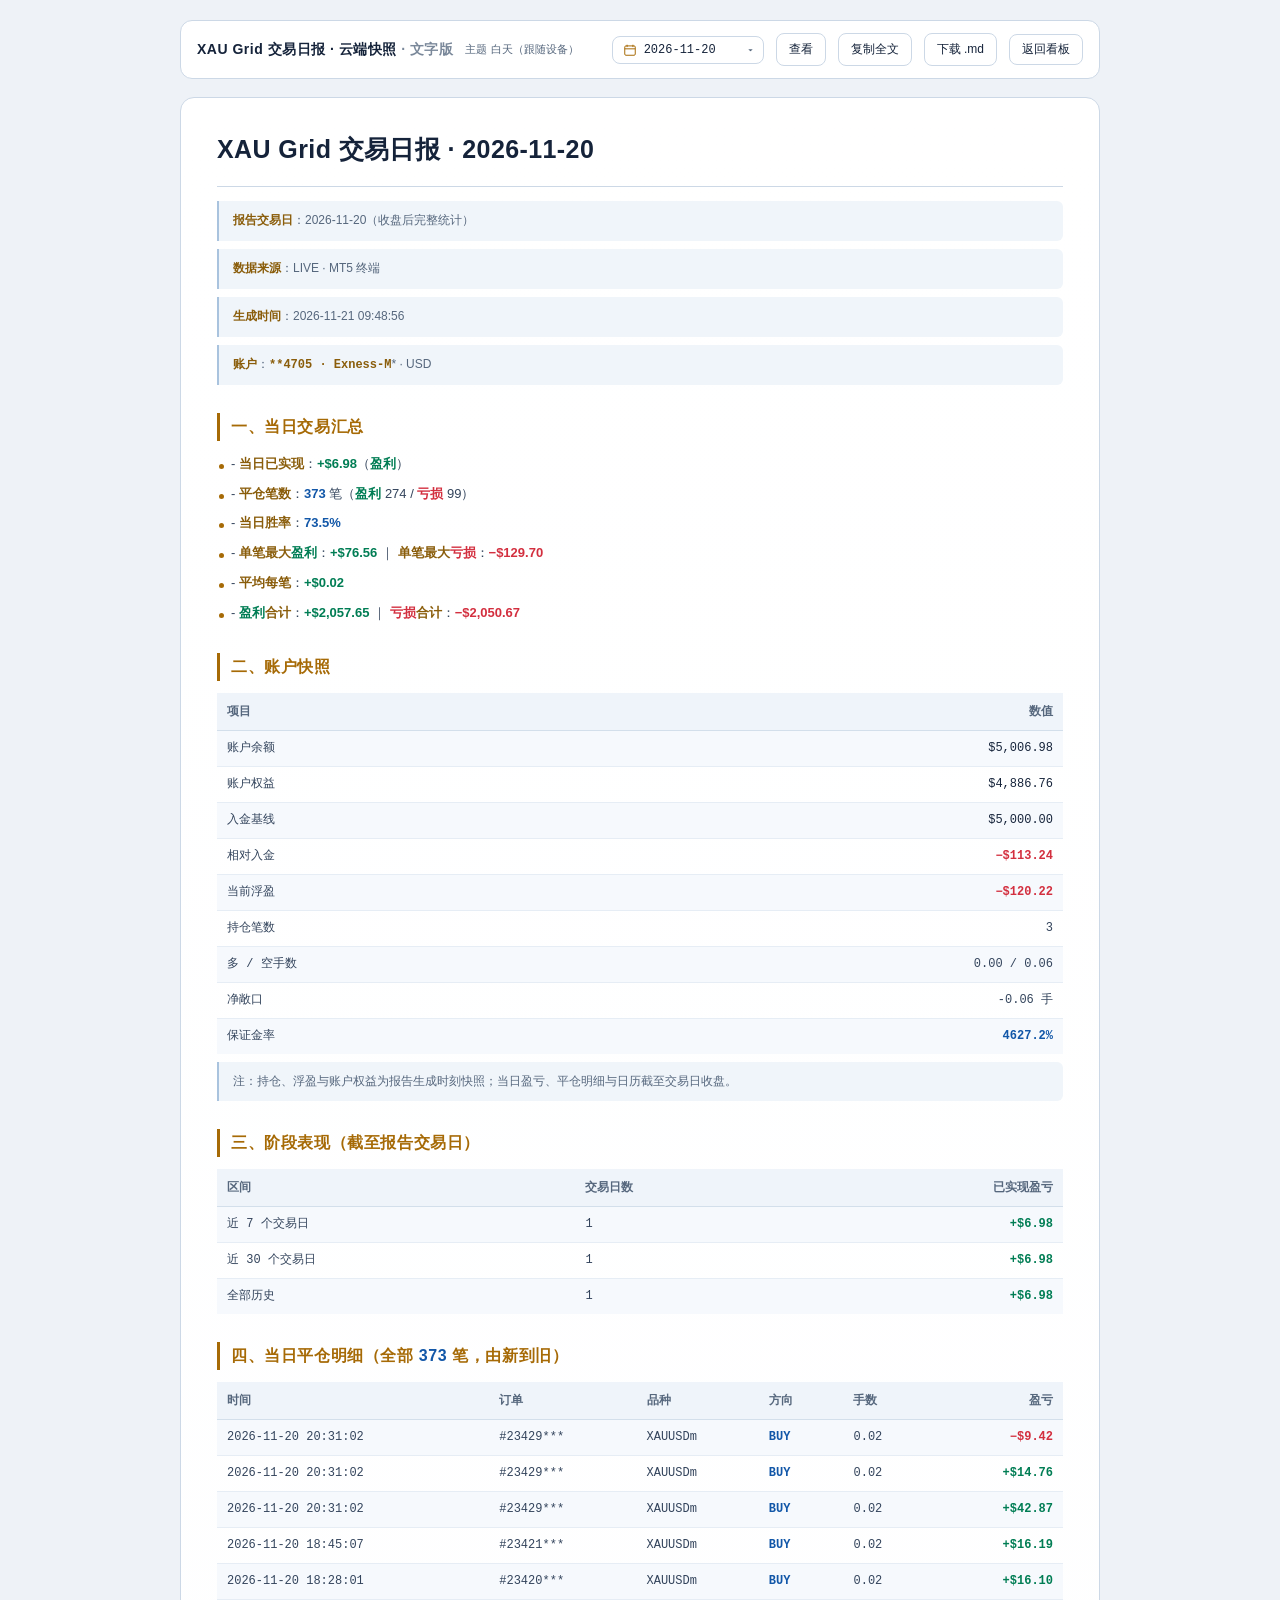
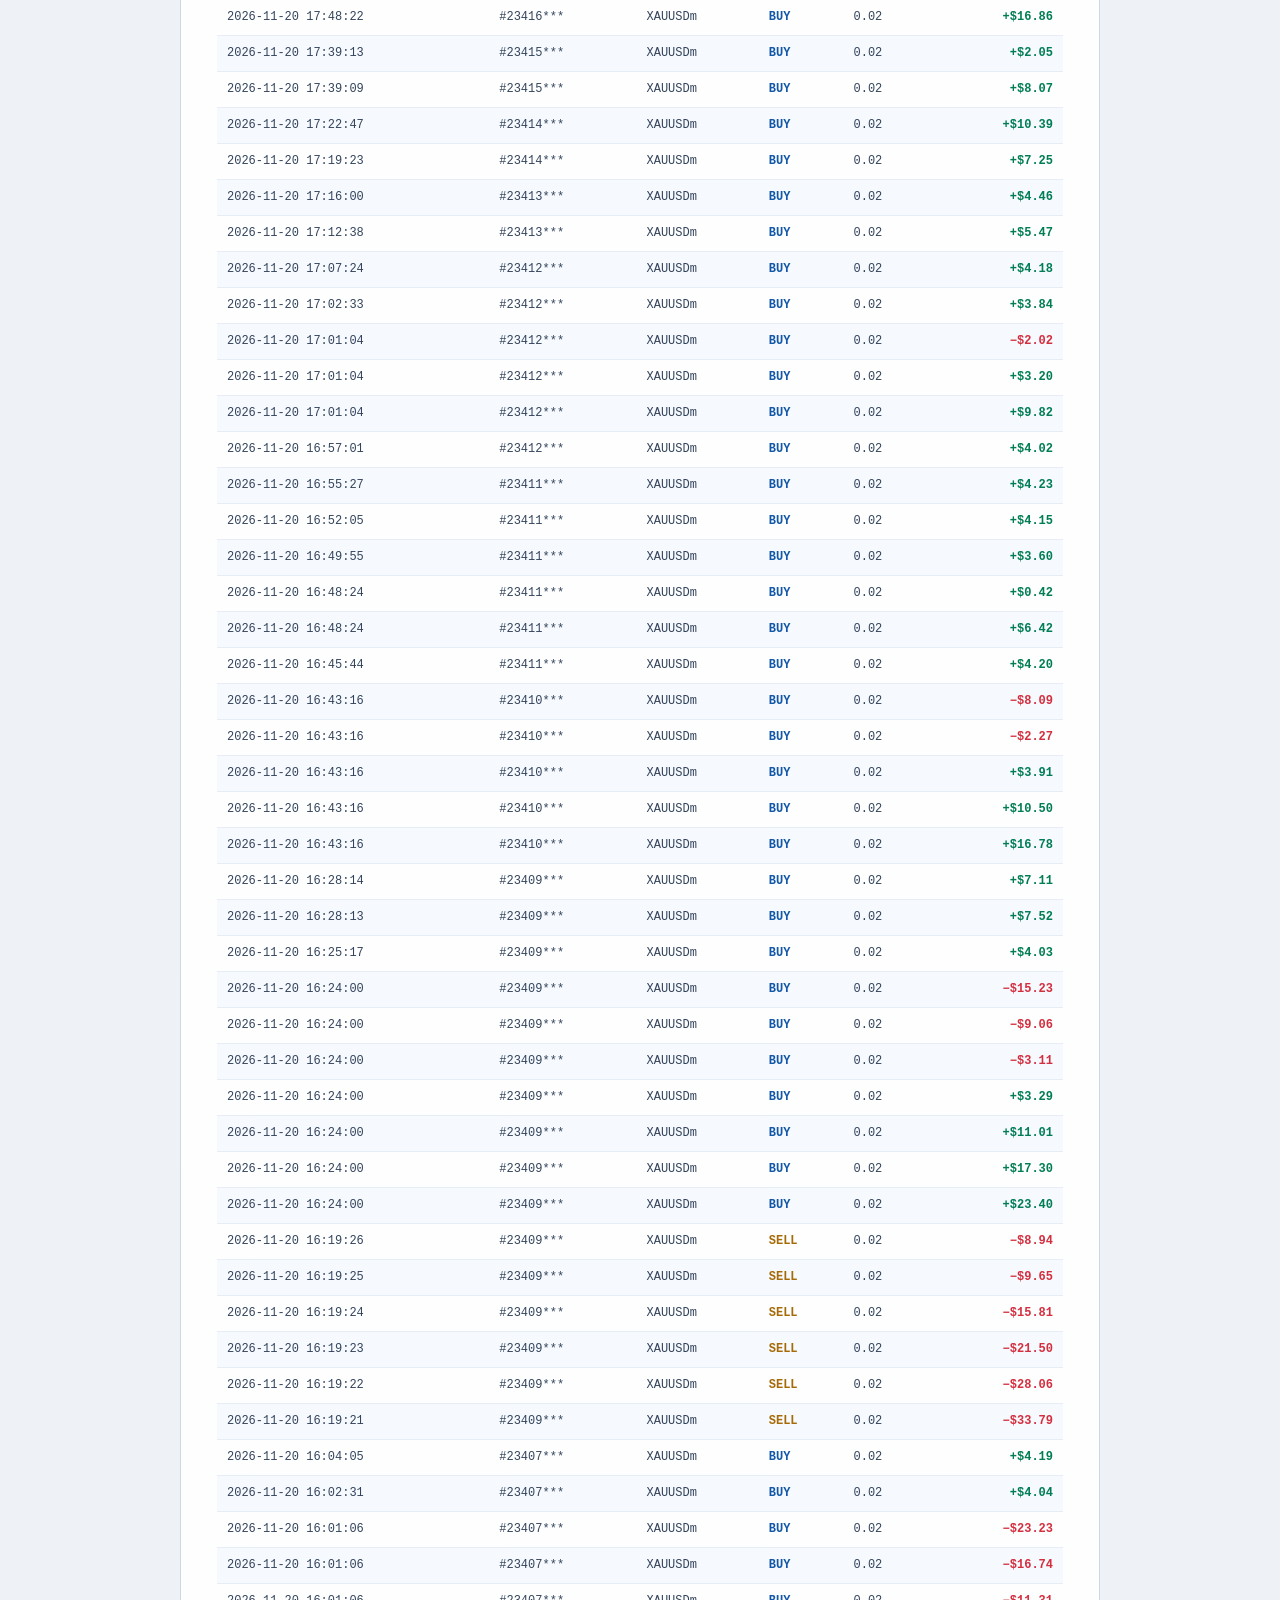
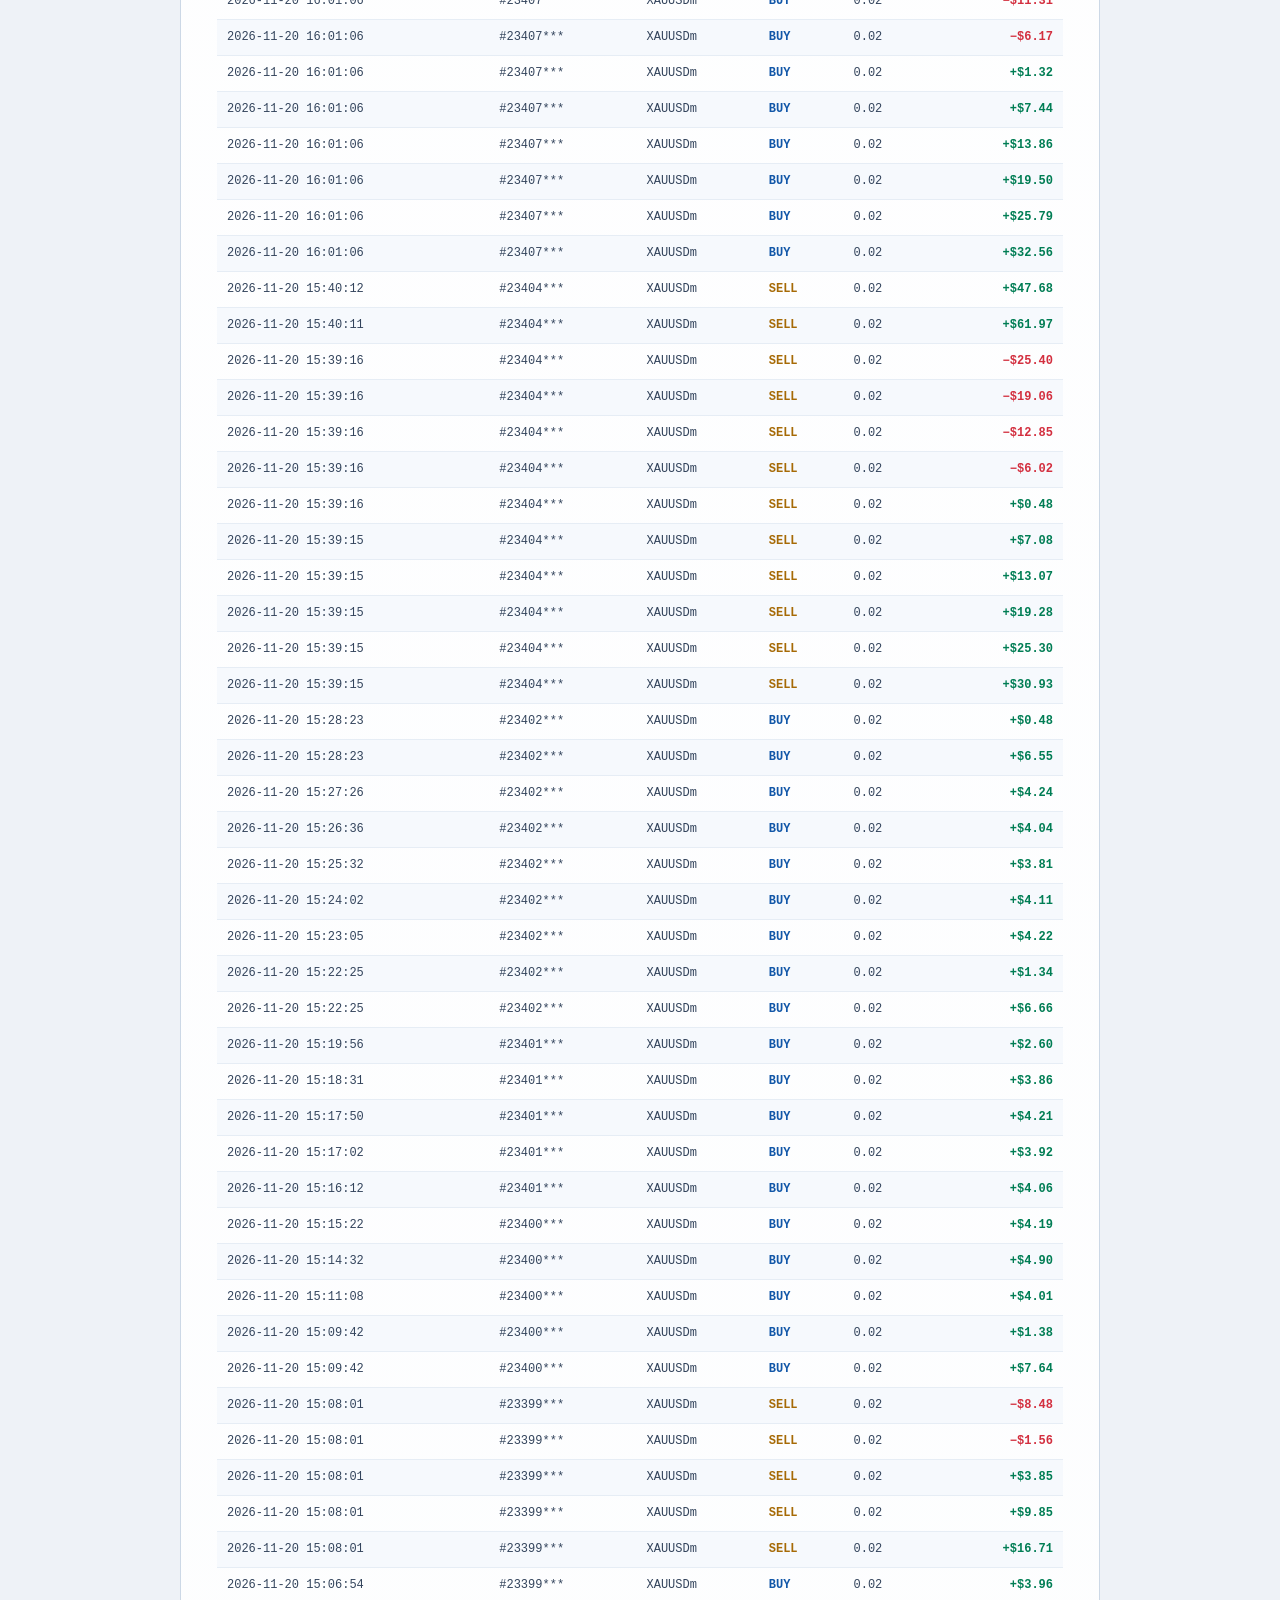
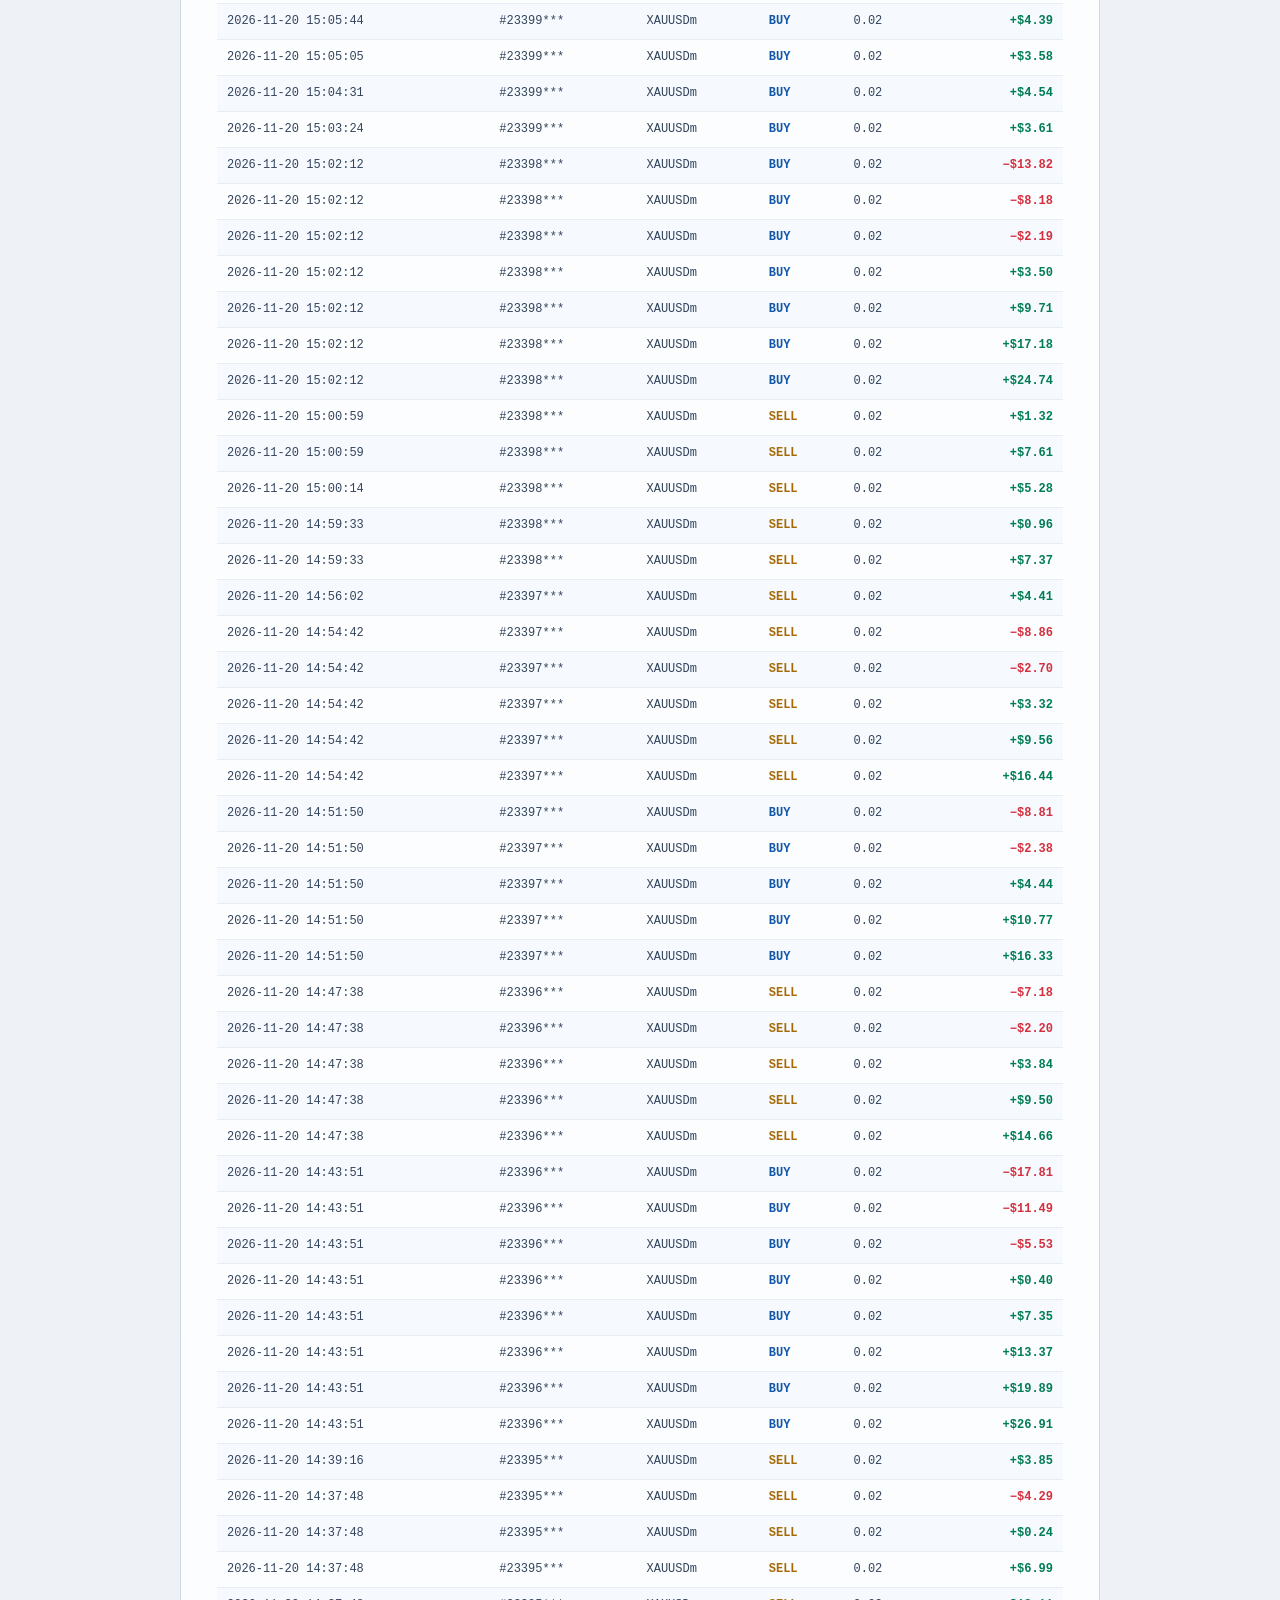
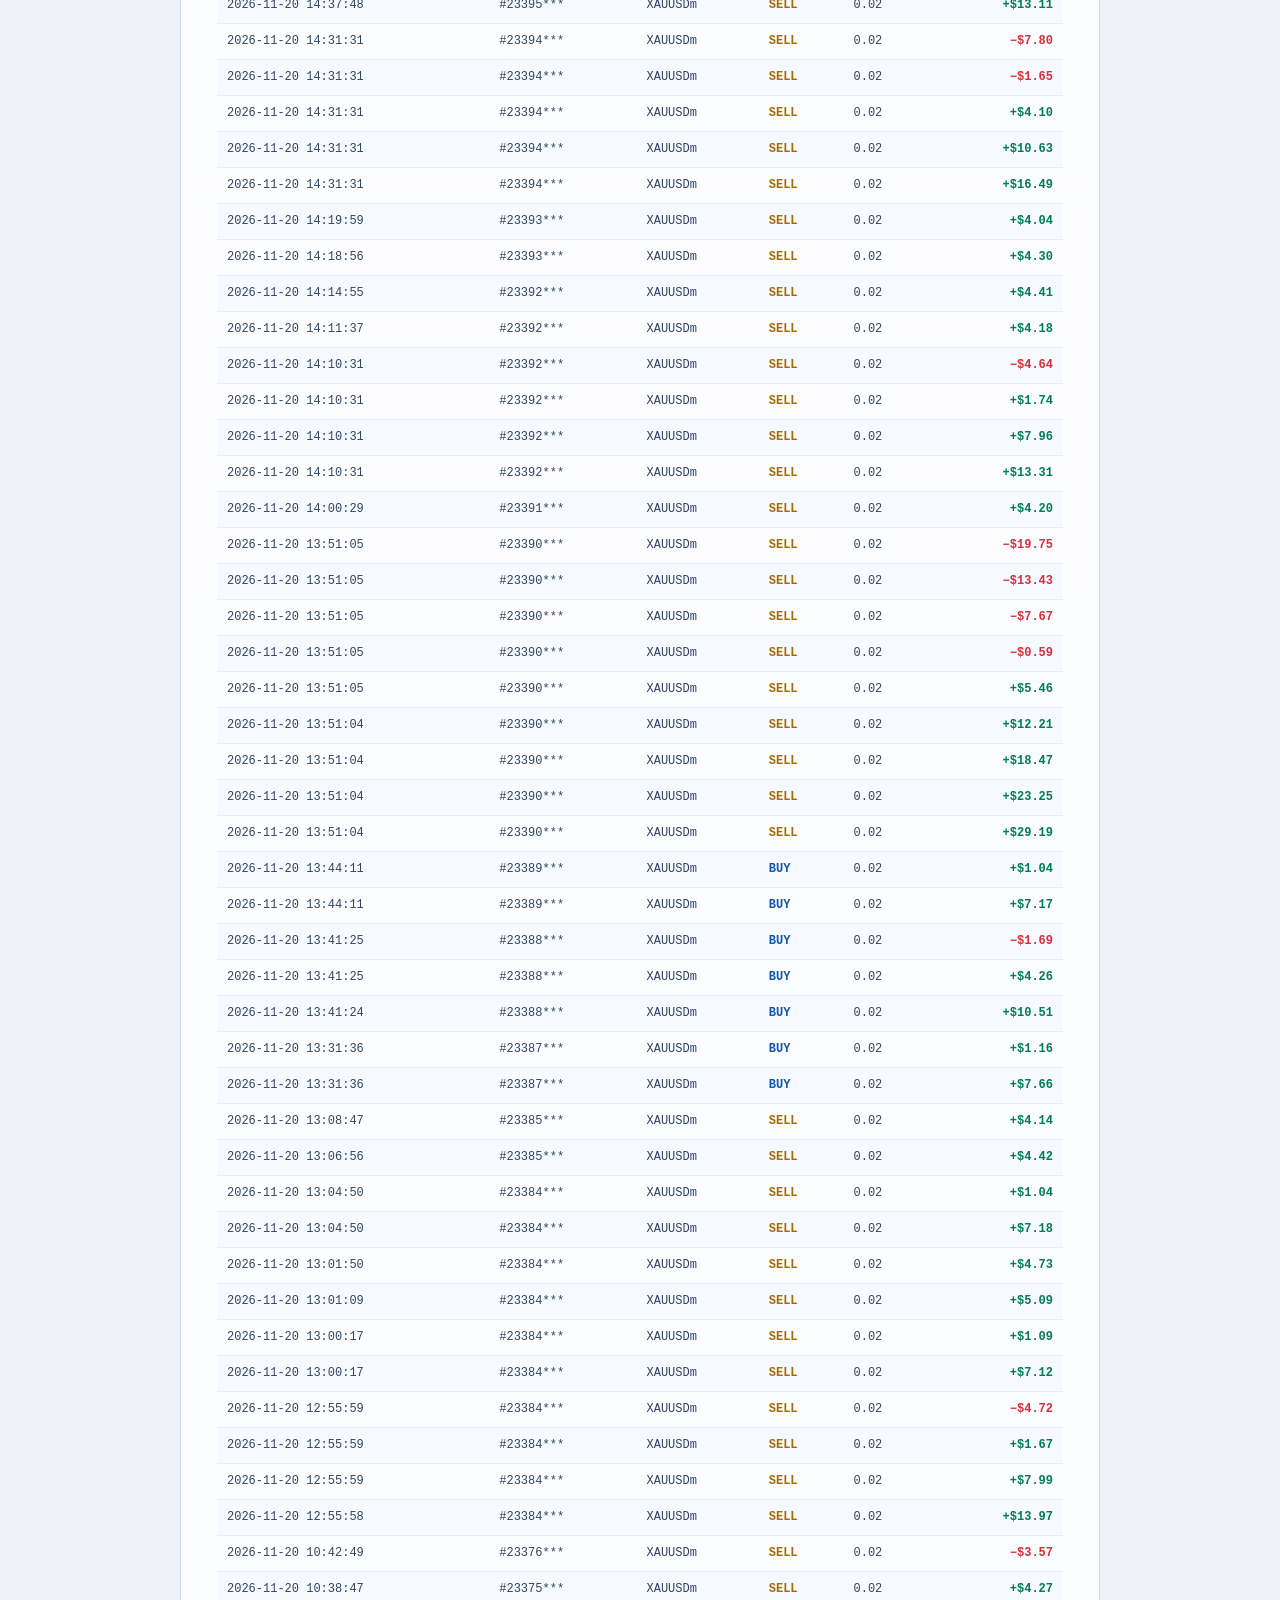
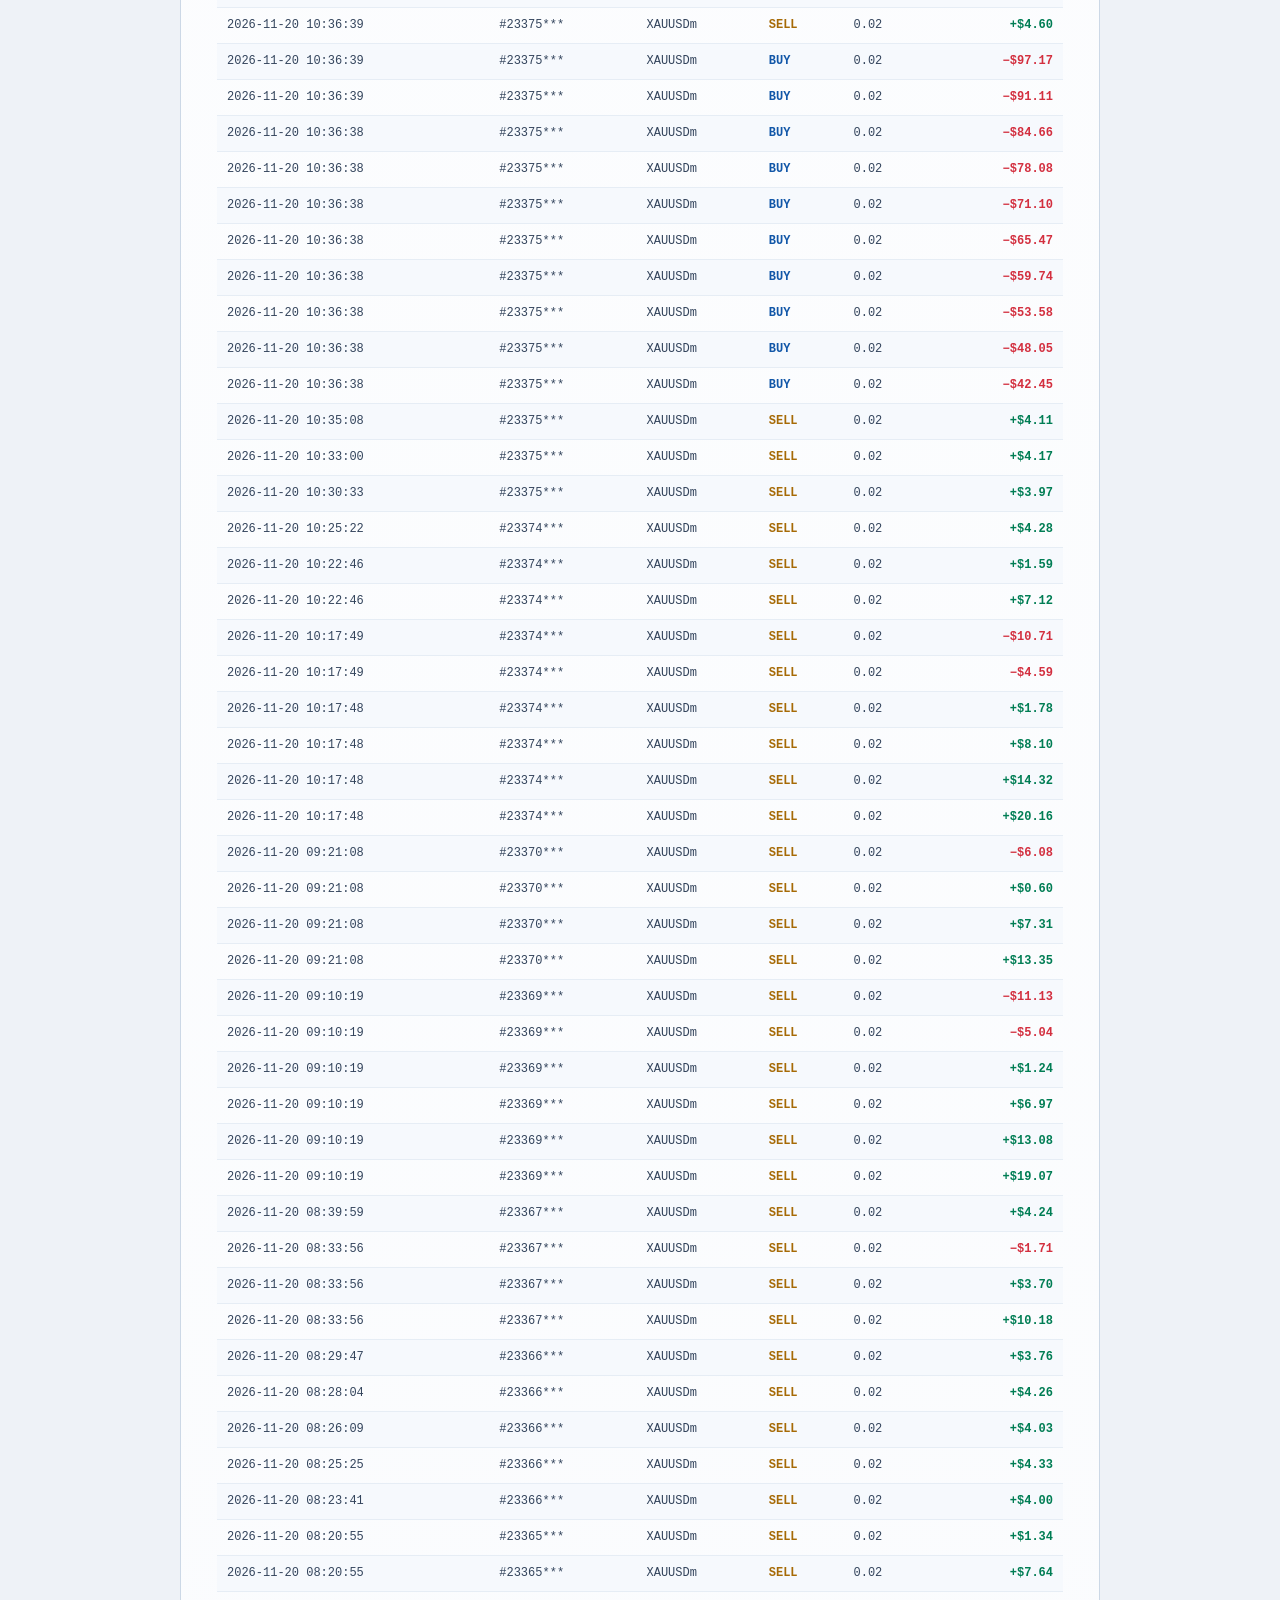
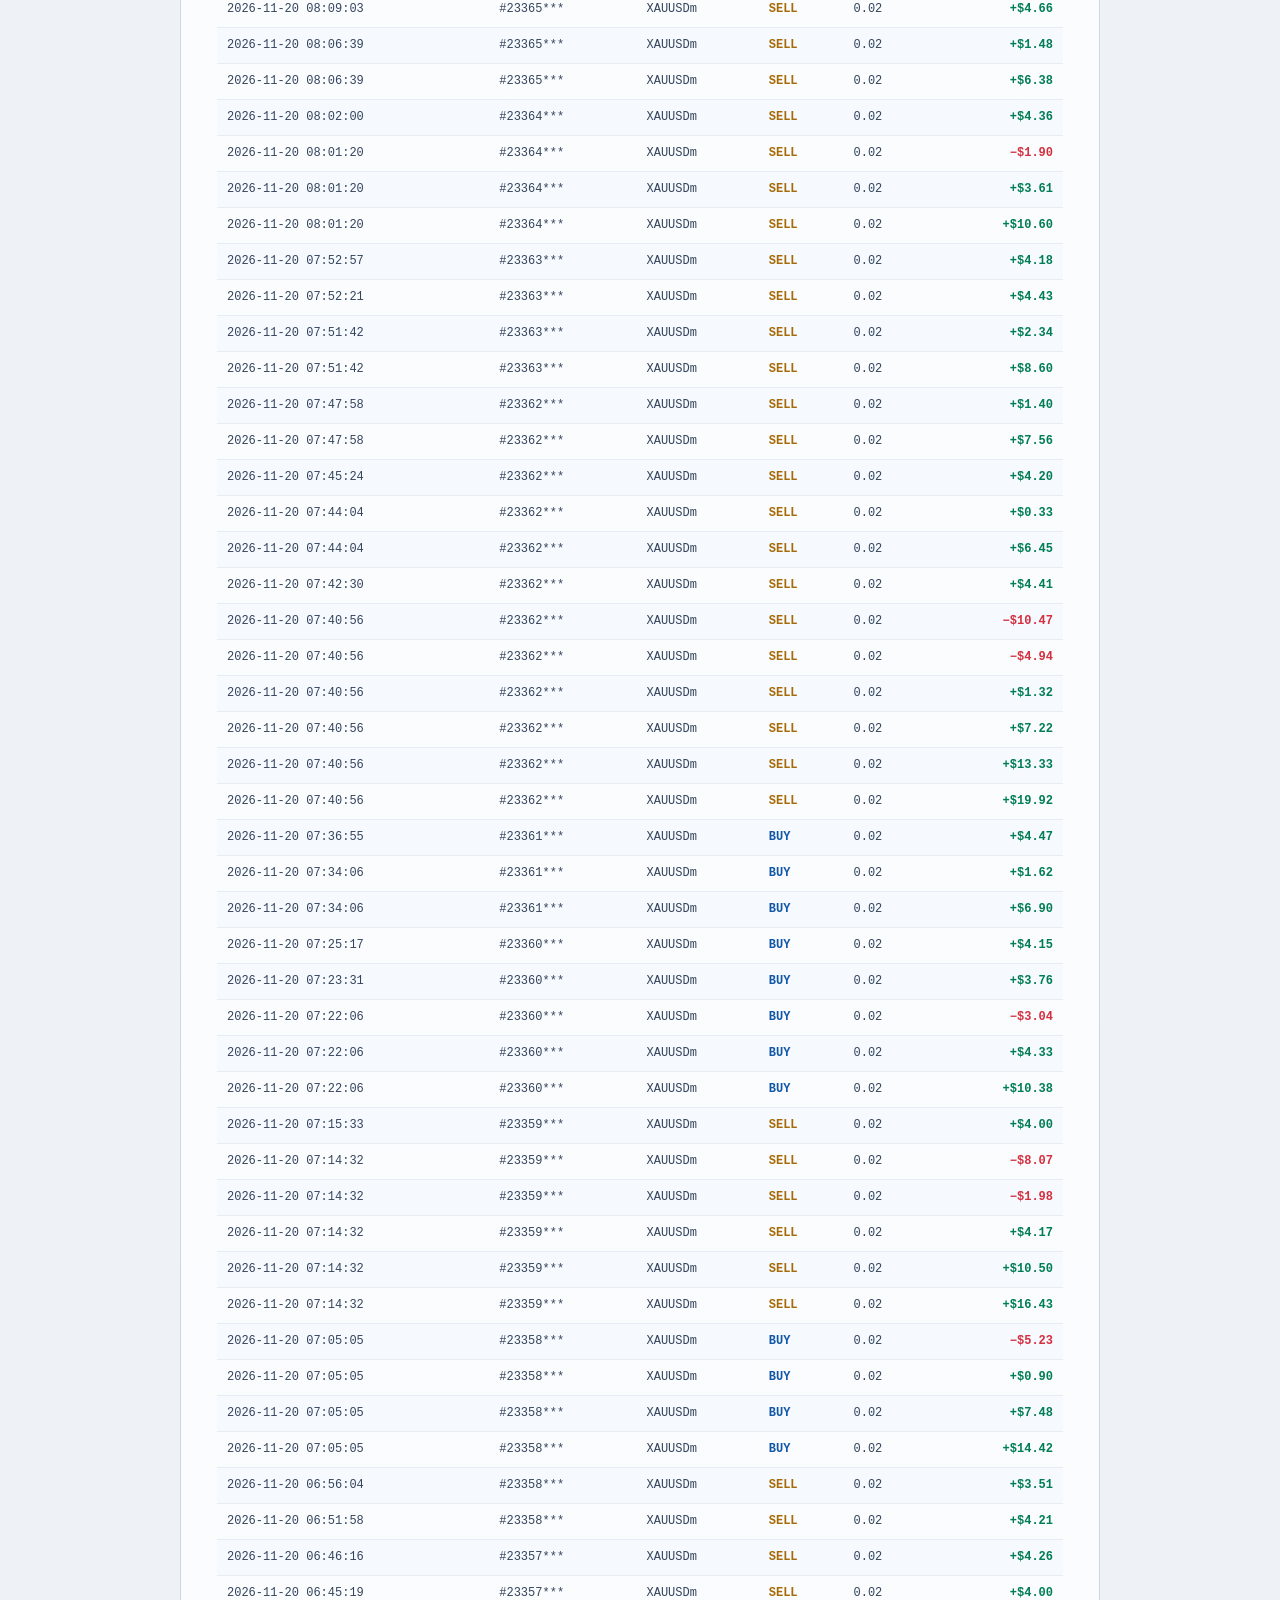
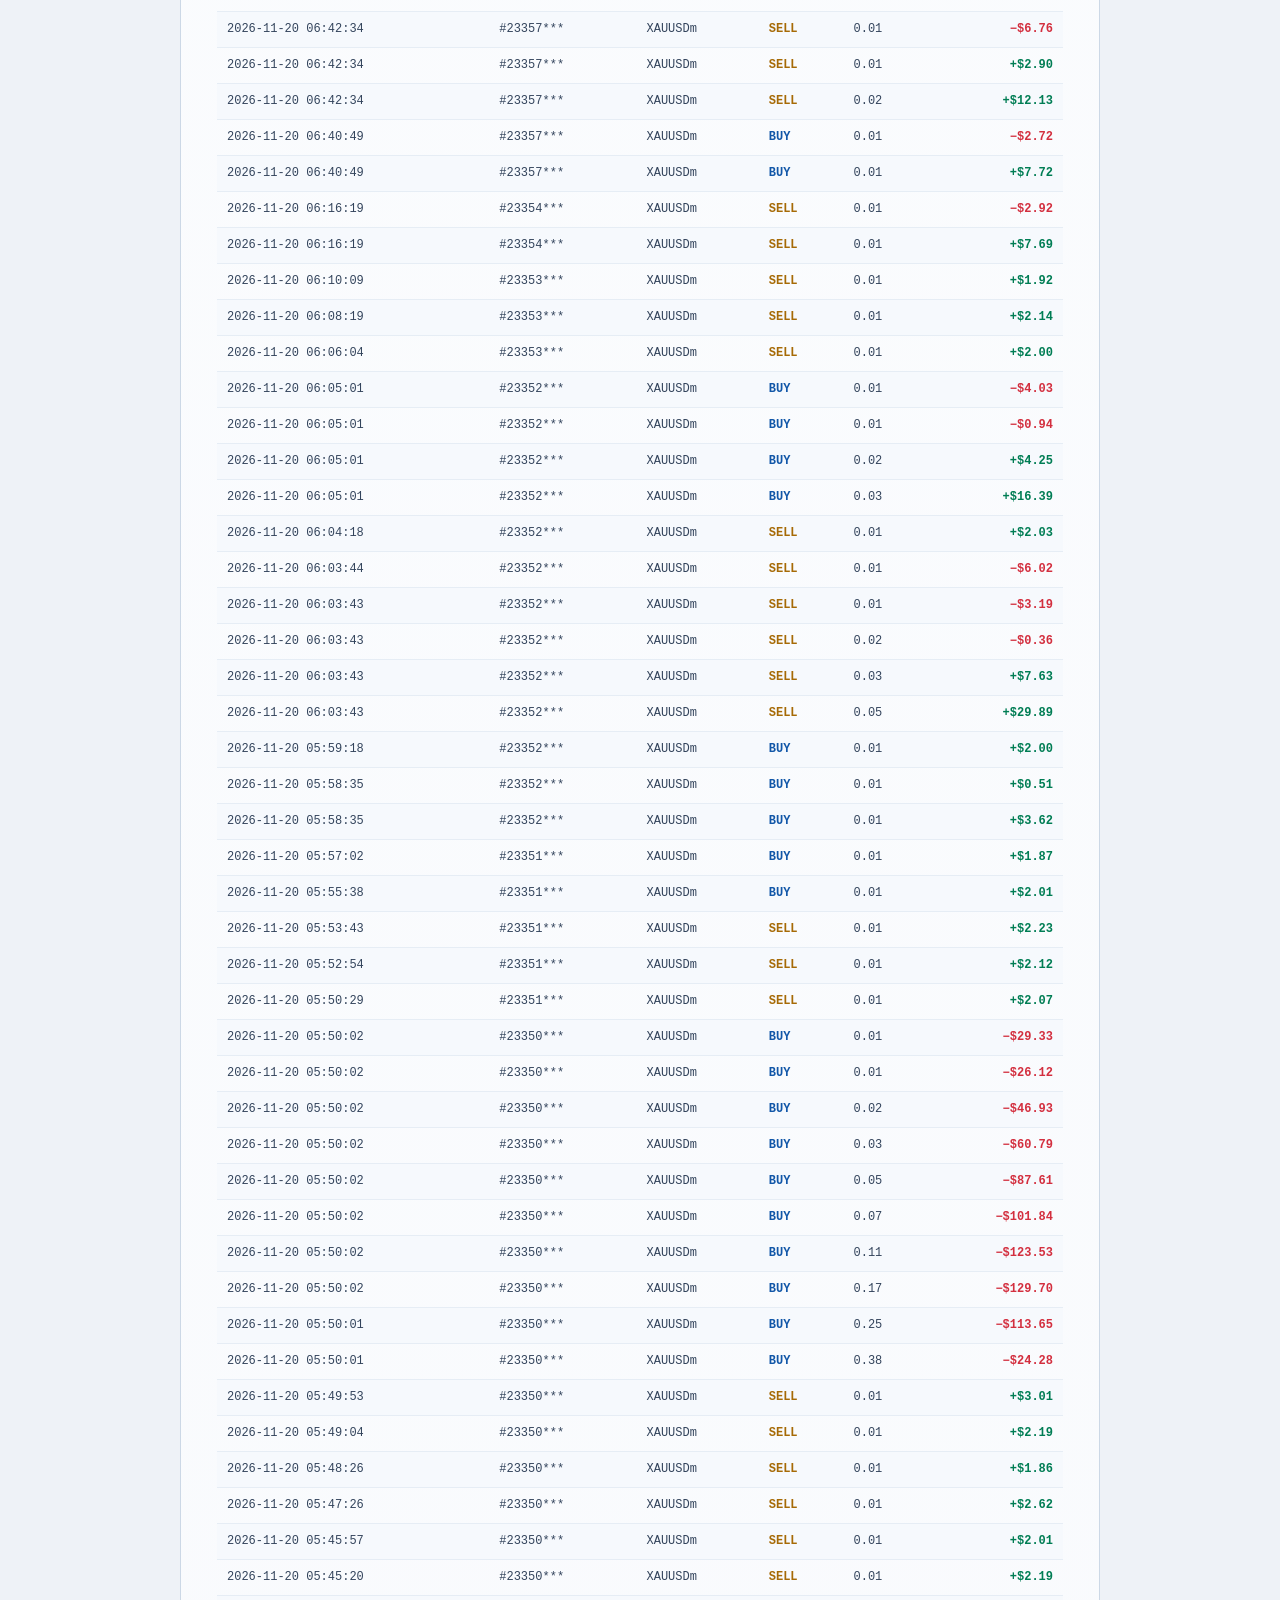
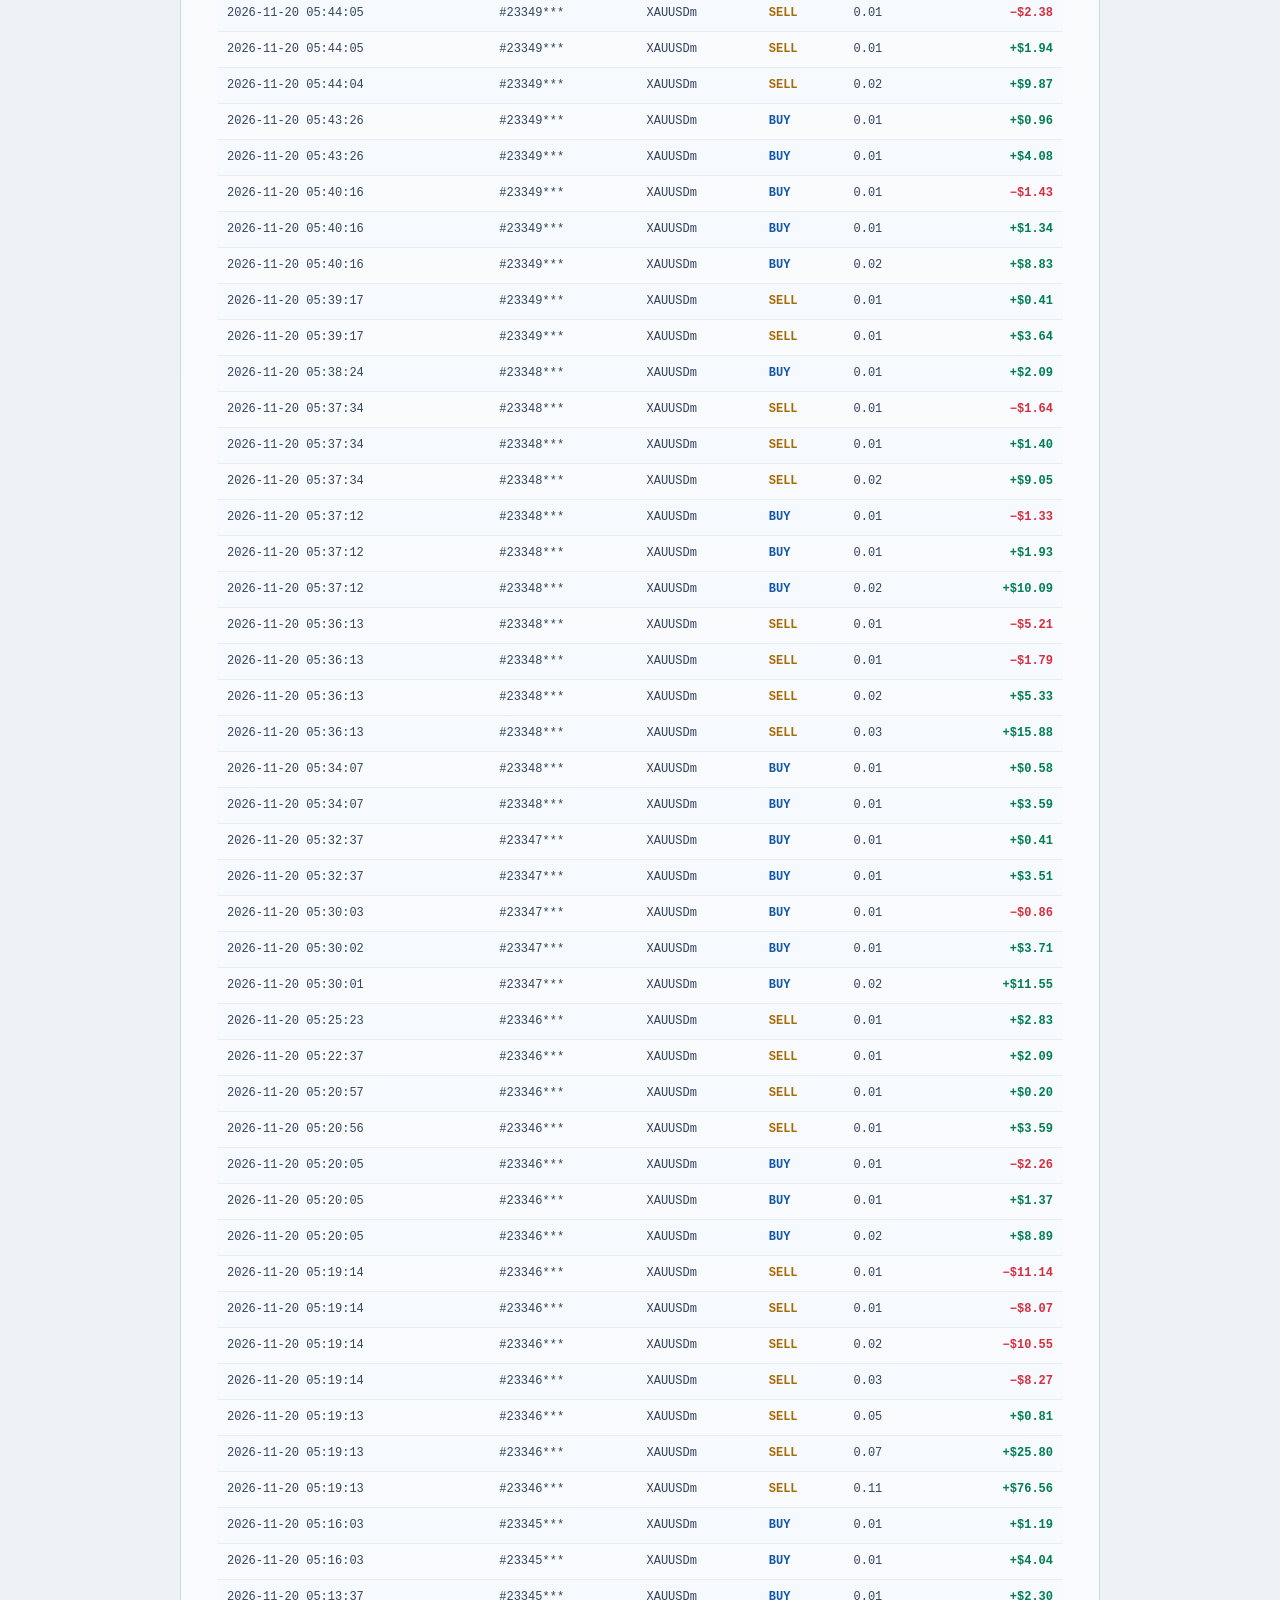
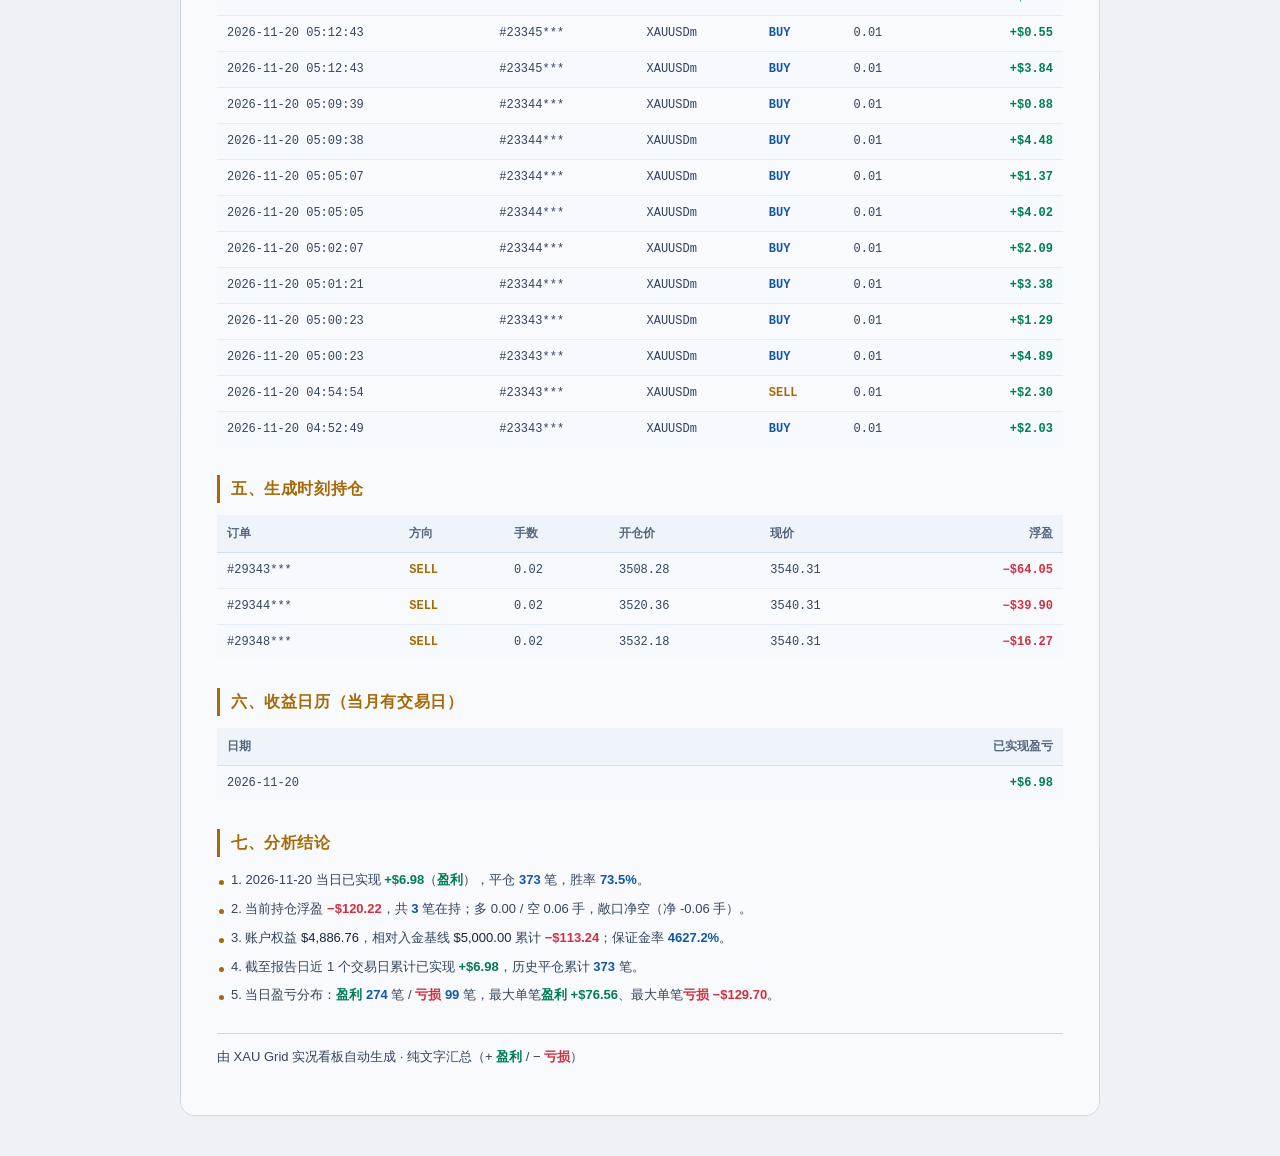
==== report.html @ 85932b82 "update snapshot 2026-11-21 17:48:57" ====
<!DOCTYPE html>
<html lang="zh-CN">
<head>
<meta charset="UTF-8">
<meta name="viewport" content="width=device-width, initial-scale=1.0">
<link rel="icon" type="image/png" href="favicon.png">
<title>XAU Grid 交易日报 · 文字版</title>
<style>
:root{
  color-scheme:dark;
  --bg:#080d16;--glow:#14243a;--panel:#0f1826;--panel2:#0b131f;--line:#1e2b3d;
  --text:#e8eef7;--muted:#8496ad;--subtle:#6d7f96;
  --up:#00c087;--down:#ff4d5e;--gold:#f2b84b;--accent:#3fa9f5;
  --input-bg:#0d1624;--hover-bg:#142235;--hover-border:#3b6188;
  --para:#c3d1e2;--quote-bg:#0c1522;--quote-border:#2b5578;--strong:#f0d18a;
  --neutral:#d4e4f7;--buy:#4da6ff;--sell:#f0a04b;--pct:#7fd3ff;
  --th-bg:#122033;--th-border:#2a3c52;--td-border:#142032;--zebra:#101c2c;--row-hover:#15263a;
  --mono:"JetBrains Mono","SFMono-Regular",Consolas,monospace;
}
/* 浅色模式：跟随设备系统主题，全部颜色重新配对比度 */
@media (prefers-color-scheme: light){
  :root{
    color-scheme:light;
    --bg:#eef2f7;--glow:#d3e3f4;--panel:#ffffff;--panel2:#f8fafd;--line:#ccd8e6;
    --text:#15233a;--muted:#56677d;--subtle:#7a889a;
    --up:#007d54;--down:#d32f3f;--gold:#a66a06;--accent:#1257a8;
    --input-bg:#ffffff;--hover-bg:#eaf1fa;--hover-border:#8fb0d4;
    --para:#33445c;--quote-bg:#f0f5fa;--quote-border:#a9c3de;--strong:#8a5d0b;
    --neutral:#15233a;--buy:#1257a8;--sell:#a66a06;--pct:#1257a8;
    --th-bg:#eff4fa;--th-border:#d3dfeb;--td-border:#e6edf5;--zebra:#f6f9fd;--row-hover:#e9f1fb;
  }
}
*{box-sizing:border-box;margin:0;padding:0}
body{background:radial-gradient(900px 380px at 10% -8%,var(--glow) 0%,transparent 60%),var(--bg);
  color:var(--text);font-family:"Segoe UI","PingFang SC","Microsoft YaHei",sans-serif;
  padding:20px 26px 50px;line-height:1.75}
.bar{max-width:920px;margin:0 auto 18px;display:flex;align-items:center;gap:12px;flex-wrap:wrap;
  padding:12px 16px;background:var(--panel);border:1px solid var(--line);border-radius:12px}
.bar b{font-size:14px;letter-spacing:.5px}
.bar .sp{flex:1}
.bar .theme{font-size:11px;color:var(--muted);white-space:nowrap}
button,a.btn{background:var(--input-bg);color:var(--text);border:1px solid var(--line);border-radius:8px;
  padding:7px 12px;font-size:12px;cursor:pointer;text-decoration:none;font-family:inherit;transition:.15s}
button:hover,a.btn:hover{border-color:var(--hover-border);background:var(--hover-bg)}
.bar a.btn{line-height:1.2}

/* 自定义交易日选择器：不用浏览器原生 date 组件，无数据日期置灰不可点 */
.datepick{position:relative}
.dp-trigger{display:flex;align-items:center;gap:7px;min-width:152px;justify-content:flex-start;
  font-family:var(--mono);font-size:12px;padding:6px 10px}
.dp-trigger svg{width:14px;height:14px;flex:none;stroke:var(--gold);fill:none;stroke-width:1.7}
.dp-trigger .caret{margin-left:auto;color:var(--muted);font-size:10px}
.dp-panel{position:absolute;right:0;top:calc(100% + 7px);z-index:40;width:294px;
  background:var(--panel);border:1px solid var(--hover-border);border-radius:12px;
  padding:12px;box-shadow:0 18px 44px rgba(0,0,0,.38)}
.dp-panel[hidden]{display:none}
.dp-head{display:flex;align-items:center;justify-content:space-between;margin-bottom:10px}
.dp-head strong{font-size:13px;letter-spacing:.4px;font-family:var(--mono)}
.dp-nav{width:30px;height:28px;padding:0;font-size:17px;line-height:1;text-align:center}
.dp-week,.dp-grid{display:grid;grid-template-columns:repeat(7,minmax(0,1fr));gap:3px}
.dp-week span{text-align:center;font-size:10px;color:var(--muted);padding:3px 0}
.dp-grid{margin-top:3px}
.dp-day{height:34px;min-width:0;padding:0;border:1px solid transparent;border-radius:8px;
  background:transparent;color:var(--text);font-family:var(--mono);font-size:12px;position:relative}
.dp-day.has{border-color:var(--line);background:var(--input-bg)}
.dp-day.has:hover{border-color:var(--hover-border);background:var(--hover-bg)}
.dp-day.off{color:var(--subtle);opacity:.36;cursor:not-allowed}
.dp-day.off:hover{border-color:transparent;background:transparent}
.dp-day.sel,.dp-day.sel:hover{background:var(--accent);border-color:var(--accent);color:#fff;font-weight:700}
.dp-day.today::after{content:"";position:absolute;bottom:3px;left:50%;transform:translateX(-50%);
  width:4px;height:4px;border-radius:50%;background:var(--gold)}
.dp-day.sel.today::after{background:#fff}
.dp-empty{height:34px}
.dp-foot{display:flex;align-items:center;justify-content:space-between;gap:8px;
  margin-top:10px;padding-top:9px;border-top:1px solid var(--line)}
.dp-foot small{color:var(--subtle);font-size:10px}
.dp-latest{padding:4px 9px;font-size:11px}

article{max-width:920px;margin:0 auto;background:linear-gradient(180deg,var(--panel),var(--panel2));
  border:1px solid var(--line);border-radius:14px;padding:30px 36px 40px;min-height:400px}
article h1{font-size:25px;letter-spacing:.4px;margin-bottom:14px;padding-bottom:14px;border-bottom:1px solid var(--line)}
article h2{font-size:16px;letter-spacing:.6px;margin:28px 0 12px;color:var(--gold);
  padding-left:11px;border-left:3px solid var(--gold)}
article p{font-size:13px;color:var(--para);margin:6px 0}
article blockquote{font-size:12px;color:var(--muted);background:var(--quote-bg);border-left:2px solid var(--quote-border);
  border-radius:0 6px 6px 0;padding:9px 14px;margin:8px 0}
article .bullet,article .num{padding-left:14px;position:relative}
article .bullet::before,article .num::before{content:"";position:absolute;left:2px;top:11px;
  width:5px;height:5px;border-radius:50%;background:var(--gold)}
article strong{font-family:var(--mono);font-weight:700;color:var(--strong)}
article hr{border:none;border-top:1px solid var(--line);margin:26px 0 12px}
/* 数据配色：绿盈 / 红亏 / 金字段 / 蓝方向 */
article .up{color:var(--up);font-weight:700}
article .down{color:var(--down);font-weight:700}
article .neutral{color:var(--neutral)}
article .buy{color:var(--buy);font-weight:700}
article .sell{color:var(--sell);font-weight:700}
article .pct{color:var(--pct);font-weight:700}
article table{width:100%;border-collapse:collapse;font-size:12px;margin:10px 0 4px}
article th{text-align:left;color:var(--muted);font-weight:600;background:var(--th-bg);
  padding:8px 10px;border-bottom:1px solid var(--th-border);white-space:nowrap}
article td{padding:7px 10px;border-bottom:1px solid var(--td-border);font-family:var(--mono);
  color:var(--para);white-space:nowrap}
article tbody tr:nth-child(even) td{background:var(--zebra)}
article tr:hover td{background:var(--row-hover)}
article tr:last-child td{border-bottom:none}
article th:last-child,article td:last-child{text-align:right}
#tip{text-align:center;color:var(--muted);font-size:12px;padding:30px}

@media(max-width:700px){
  body{padding:10px 10px 30px}
  .bar{padding:9px 11px;gap:7px}
  .bar b{font-size:12px}
  article{padding:18px 15px 26px;border-radius:10px}
  article h1{font-size:19px}
  article h2{font-size:14px;margin-top:22px}
  article table{font-size:10px;display:block;overflow-x:auto;white-space:nowrap}
  article th,article td{padding:6px 7px}
  .dp-panel{position:fixed;left:10px;right:10px;top:auto;bottom:10px;width:auto;
    max-width:none;box-shadow:0 18px 44px rgba(0,0,0,.6)}
  .dp-trigger{min-width:140px}
}
</style>
</head>
<body>
<div class="bar">
  <b>XAU Grid 交易日报 <span style="color:var(--subtle)">· 文字版</span></b>
  <span class="theme" id="themeLabel"></span>
  <span class="sp"></span>
  <div class="datepick" id="datePick">
    <button type="button" class="dp-trigger" id="dateBtn" title="选择有数据的交易日"
            aria-haspopup="dialog" aria-expanded="false">
      <svg viewBox="0 0 24 24" aria-hidden="true"><rect x="3" y="5" width="18" height="16" rx="2"/><path d="M7 3v4M17 3v4M3 10h18"/></svg>
      <span id="dateLabel">载入日期…</span><span class="caret">▾</span>
    </button>
    <div class="dp-panel" id="dpPanel" role="dialog" aria-label="选择交易日" hidden>
      <div class="dp-head">
        <button type="button" class="dp-nav" id="dpPrev" aria-label="上个月">‹</button>
        <strong id="dpMonth"></strong>
        <button type="button" class="dp-nav" id="dpNext" aria-label="下个月">›</button>
      </div>
      <div class="dp-week"><span>一</span><span>二</span><span>三</span><span>四</span><span>五</span><span>六</span><span>日</span></div>
      <div class="dp-grid" id="dpGrid"></div>
      <div class="dp-foot"><small>灰色日期无平仓数据</small>
        <button type="button" class="dp-latest" id="dpLatest">最新有数据日</button></div>
    </div>
  </div>
  <button id="goBtn">查看</button>
  <button id="copyBtn">复制全文</button>
  <button id="dlBtn">下载 .md</button>
  <a class="btn" href="index.html">返回看板</a>
</div>
<article id="md"><div id="tip">正在读取日报正文…</div></article>

<script>
const $ = id => document.getElementById(id);
const params = new URLSearchParams(location.search);
const STATIC = true;  // publish.py: 静态托管强制静态模式
let currentDate = params.get('date') || '';
let rawText = '';
let availableDates = [];       // 有平仓成交的交易日，来自 /api/report/dates 或 report_dates.json
let viewYear = 0, viewMonth = 0;

function esc(s){return s.replace(/&/g,'&amp;').replace(/</g,'&lt;').replace(/>/g,'&gt;');}
function inline(s){
  let t=esc(s).replace(/\*\*(.+?)\*\*/g,'<strong>$1</strong>');
  // 金额：带 + 为盈（绿），带 −/- 为亏（红），无符号为中性
  t=t.replace(/([+＋−－-])?\$\s*([\d,]+(?:\.\d+)?)/g,(m,sign,num)=>{
    if(sign==='+'||sign==='＋') return '<span class="up">+$'+num+'</span>';
    if(sign) return '<span class="down">−$'+num+'</span>';
    return '<span class="neutral">$'+num+'</span>';
  });
  t=t.replace(/(\d+(?:\.\d+)?)%/g,'<span class="pct">$1%</span>');       // 胜率 / 保证金率
  t=t.replace(/(\d+)\s*笔/g,'<span class="pct">$1</span> 笔');           // 笔数
  t=t.replace(/盈利/g,'<span class="up">盈利</span>')
     .replace(/亏损/g,'<span class="down">亏损</span>');
  t=t.replace(/\bBUY\b/g,'<span class="buy">BUY</span>')
     .replace(/\bSELL\b/g,'<span class="sell">SELL</span>');
  return t;
}
function md2html(src){
  const lines=src.split('\n');
  let out='',i=0,inTable=false,firstRow=false;
  const closeTable=()=>{if(inTable){out+='</table>';inTable=false;}};
  while(i<lines.length){
    const l=lines[i];
    if(l.startsWith('| ')){
      if(/^[\s:|-]+$/.test(l)){i++;continue;}       // 分隔行
      const cells=l.split('|').slice(1,-1).map(x=>x.trim());
      if(!inTable){out+='<table>';inTable=true;firstRow=true;}
      const tag=firstRow?'th':'td';
      out+='<tr>'+cells.map(c=>`<${tag}>${inline(c)}</${tag}>`).join('')+'</tr>';
      firstRow=false;i++;continue;
    }
    closeTable();
    if(l.startsWith('# ')) out+=`<h1>${inline(l.slice(2))}</h1>`;
    else if(l.startsWith('## ')) out+=`<h2>${inline(l.slice(3))}</h2>`;
    else if(l.startsWith('> ')) out+=`<blockquote>${inline(l.slice(2))}</blockquote>`;
    else if(/^\d+\.\s/.test(l)) out+=`<p class="num">${inline(l)}</p>`;
    else if(l.startsWith('- ')) out+=`<p class="bullet">${inline(l)}</p>`;
    else if(l.trim()==='---') out+='<hr>';
    else if(l.trim()) out+=`<p>${inline(l)}</p>`;
    i++;
  }
  closeTable();
  return out;
}

function setLabel(day){ $('dateLabel').textContent = day || '暂无数据'; }

async function loadDates(){
  try{
    const r=await fetch(STATIC?'report_dates.json':'/api/report/dates',{cache:'no-store'});
    const j=await r.json();
    availableDates=(j.dates||[]).filter(x=>/^\d{4}-\d{2}-\d{2}$/.test(x)).sort();
  }catch(e){ availableDates=[]; }
  if(availableDates.length){
    const lo=availableDates[0], hi=availableDates[availableDates.length-1];
    // URL 指定无数据日期时回退到最近有数据日，保证日历里选中的日子一定可选
    if(!currentDate || currentDate<lo || currentDate>hi || !availableDates.includes(currentDate))
      currentDate=hi;
    setLabel(currentDate);
  }
}

async function load(dateValue){
  currentDate=dateValue||currentDate;
  setLabel(currentDate);
  $('md').innerHTML='<div id="tip">正在读取日报正文…</div>';
  try{
    let text;
    if(STATIC){
      // 云端静态：按选中交易日读 reports/YYYY-MM-DD.md，缺失时回退最新一份 report.json
      const r=await fetch(`reports/${currentDate}.md`,{cache:'no-store'});
      if(r.ok){ text=await r.text(); }
      else{
        const j=await (await fetch('report.json',{cache:'no-store'})).json();
        text=j.text||'';
      }
    }else{
      const url='/api/report/text'+(currentDate?'?date='+encodeURIComponent(currentDate):'');
      const r=await fetch(url,{cache:'no-store'});
      text=await r.text();
    }
    rawText=text;
    const day=(rawText.match(/报告交易日\*\*：(\d{4}-\d{2}-\d{2})/)||[])[1];
    if(day){ currentDate=day; setLabel(day); }
    if(!$('dpPanel').hidden) renderCalendar();
    $('md').innerHTML=md2html(rawText);
  }catch(e){
    $('md').innerHTML='<div id="tip" style="color:var(--down)">日报读取失败：'+e+'</div>';
  }
}

function closePicker(){
  $('dpPanel').hidden=true;
  $('dateBtn').setAttribute('aria-expanded','false');
}
function openPicker(){
  const base=currentDate||availableDates[availableDates.length-1]||new Date().toISOString().slice(0,10);
  const [y,m]=base.split('-').map(Number);
  viewYear=y; viewMonth=m-1;
  renderCalendar();
  $('dpPanel').hidden=false;
  $('dateBtn').setAttribute('aria-expanded','true');
}
function shiftMonth(n){
  const d=new Date(viewYear,viewMonth+n,1);
  viewYear=d.getFullYear(); viewMonth=d.getMonth();
  renderCalendar();
}
function renderCalendar(){
  if(!availableDates.length){
    $('dpMonth').textContent='暂无交易日';
    $('dpGrid').innerHTML='';
    $('dpPrev').disabled=true; $('dpNext').disabled=true;
    return;
  }
  const lo=availableDates[0], hi=availableDates[availableDates.length-1];
  const monthIso=(y,m)=>`${y}-${String(m+1).padStart(2,'0')}`;
  const prev=new Date(viewYear,viewMonth-1,1), next=new Date(viewYear,viewMonth+1,1);
  $('dpMonth').textContent=`${viewYear} 年 ${String(viewMonth+1).padStart(2,'0')} 月`;
  $('dpPrev').disabled = monthIso(prev.getFullYear(),prev.getMonth()) < lo.slice(0,7);
  $('dpNext').disabled = monthIso(next.getFullYear(),next.getMonth()) > hi.slice(0,7);
  const has=new Set(availableDates);
  const lead=(new Date(viewYear,viewMonth,1).getDay()+6)%7;   // 周一为第一列
  const total=new Date(viewYear,viewMonth+1,0).getDate();
  let html='';
  for(let i=0;i<lead;i++) html+='<span class="dp-empty"></span>';
  for(let d=1;d<=total;d++){
    const iso=`${viewYear}-${String(viewMonth+1).padStart(2,'0')}-${String(d).padStart(2,'0')}`;
    const ok=has.has(iso);
    const cls=['dp-day',ok?'has':'off',ok&&iso===currentDate?'sel':''].join(' ');
    html+=`<button type="button" class="${cls}" data-day="${iso}" ${ok?'':'disabled'} `+
          `title="${ok?'有平仓数据':'无平仓数据，不可选'}">${d}</button>`;
  }
  $('dpGrid').innerHTML=html;
}
function pickDate(day){
  if(!availableDates.includes(day)) return;
  currentDate=day; setLabel(day); closePicker(); renderCalendar();
  history.replaceState(null,'',`?date=${day}`);
  load(day);
}

$('dateBtn').onclick=e=>{ e.stopPropagation(); $('dpPanel').hidden?openPicker():closePicker(); };
$('dpGrid').addEventListener('click',e=>{
  const b=e.target.closest('button[data-day]');
  if(b && !b.disabled) pickDate(b.dataset.day);
});
$('dpPrev').onclick=()=>shiftMonth(-1);
$('dpNext').onclick=()=>shiftMonth(1);
$('dpLatest').onclick=()=>{ if(availableDates.length) pickDate(availableDates[availableDates.length-1]); };
document.addEventListener('click',e=>{ if(!$('datePick').contains(e.target)) closePicker(); });
document.addEventListener('keydown',e=>{ if(e.key==='Escape') closePicker(); });
$('goBtn').onclick=()=>load(currentDate);
$('copyBtn').onclick=async()=>{
  try{await navigator.clipboard.writeText(rawText);$('copyBtn').textContent='已复制';}
  catch(e){$('copyBtn').textContent='复制失败';}
  setTimeout(()=>$('copyBtn').textContent='复制全文',1500);
};
$('dlBtn').onclick=()=>{
  const blob=new Blob([rawText],{type:'text/markdown;charset=utf-8'});
  const a=document.createElement('a');
  a.href=URL.createObjectURL(blob);
  a.download=`XAU_Grid_daily_report_${currentDate||'latest'}.md`;
  a.click();URL.revokeObjectURL(a.href);
};

if(STATIC){
  // 云端静态同样可用自定义日历：日期列表来自 report_dates.json，正文来自 reports/YYYY-MM-DD.md
  const back=document.querySelector('.bar a.btn');
  if(back){ back.href='index.html'; back.style.display=''; }
  document.querySelector('.bar b').firstChild.textContent='XAU Grid 交易日报 · 云端快照 ';
}
// 跟随设备主题
function applyThemeLabel(){
  const light=window.matchMedia('(prefers-color-scheme: light)').matches;
  $('themeLabel').textContent = light ? '主题 白天（跟随设备）' : '主题 夜间（跟随设备）';
}
applyThemeLabel();
const themeMq=window.matchMedia('(prefers-color-scheme: light)');
themeMq.addEventListener ? themeMq.addEventListener('change',applyThemeLabel) : themeMq.addListener(applyThemeLabel);
(async function init(){
  await loadDates();
  await load(currentDate);
})();
</script>
</body>
</html>
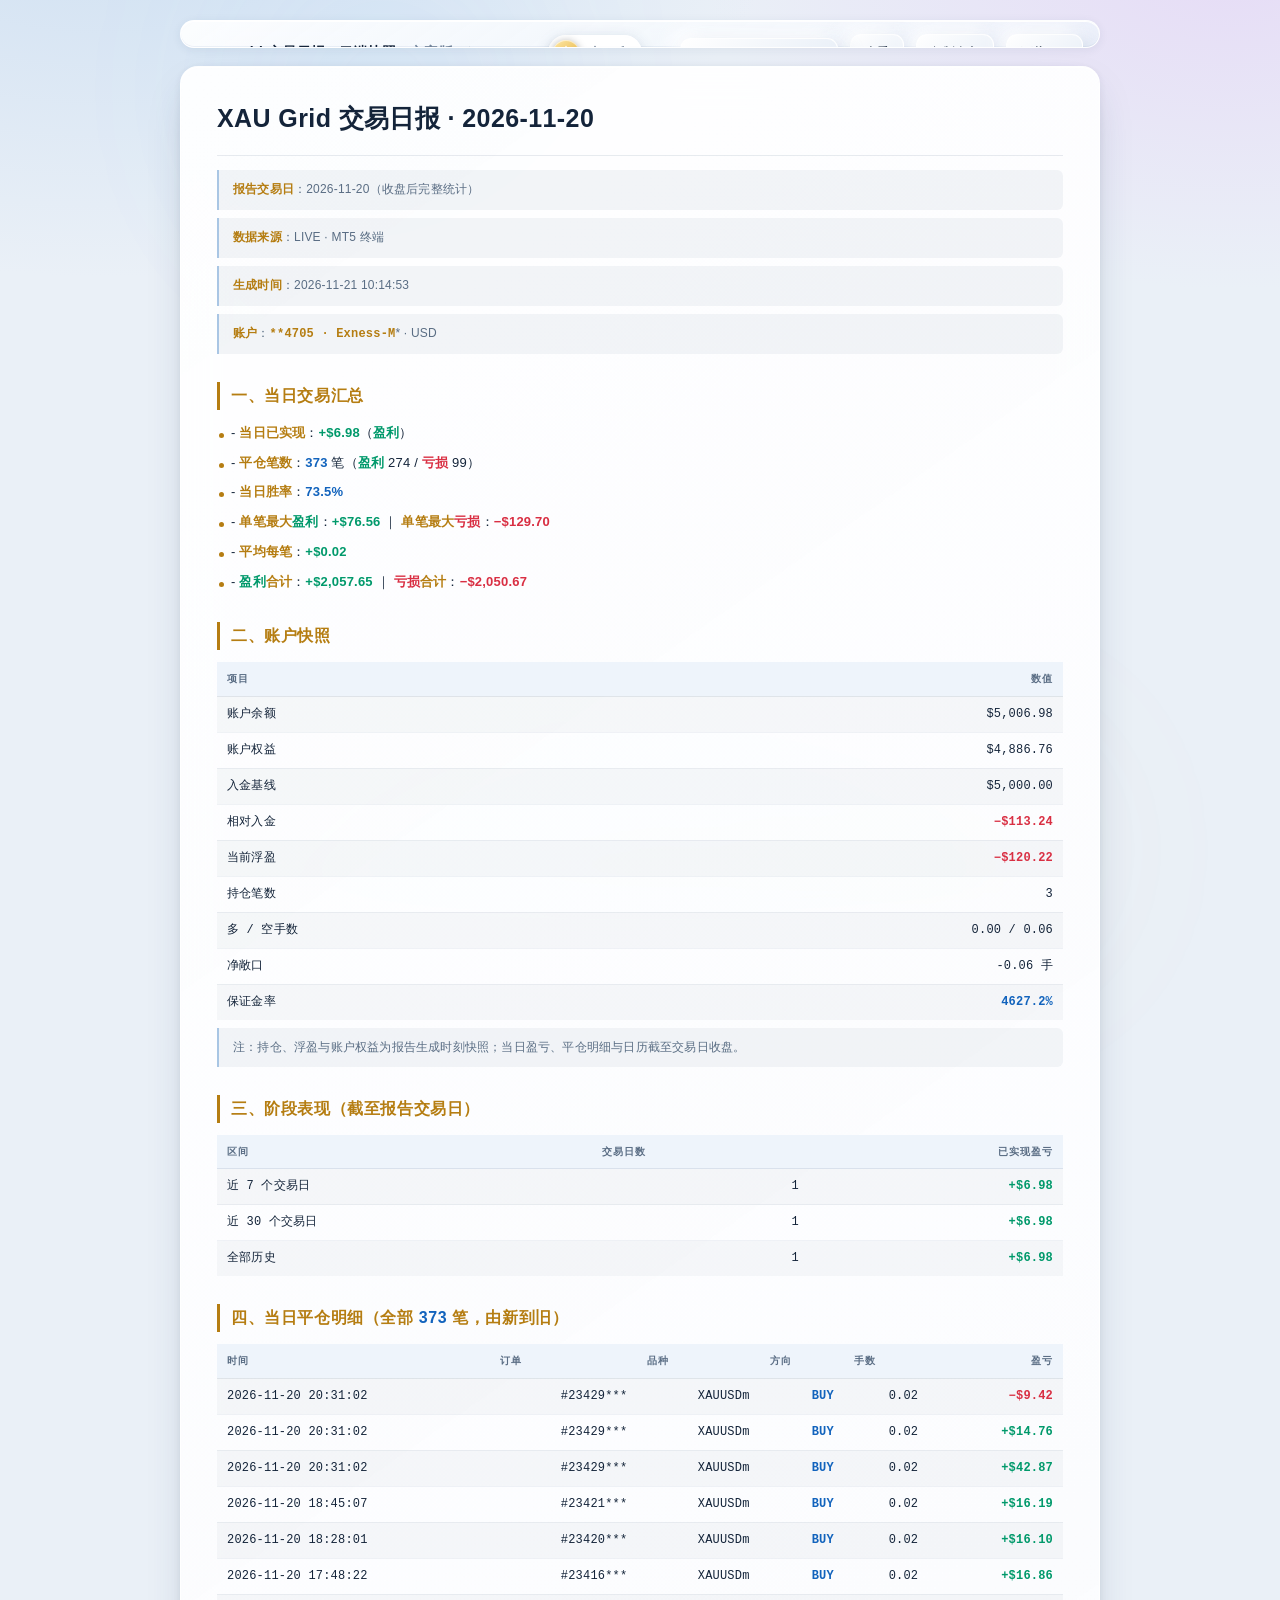
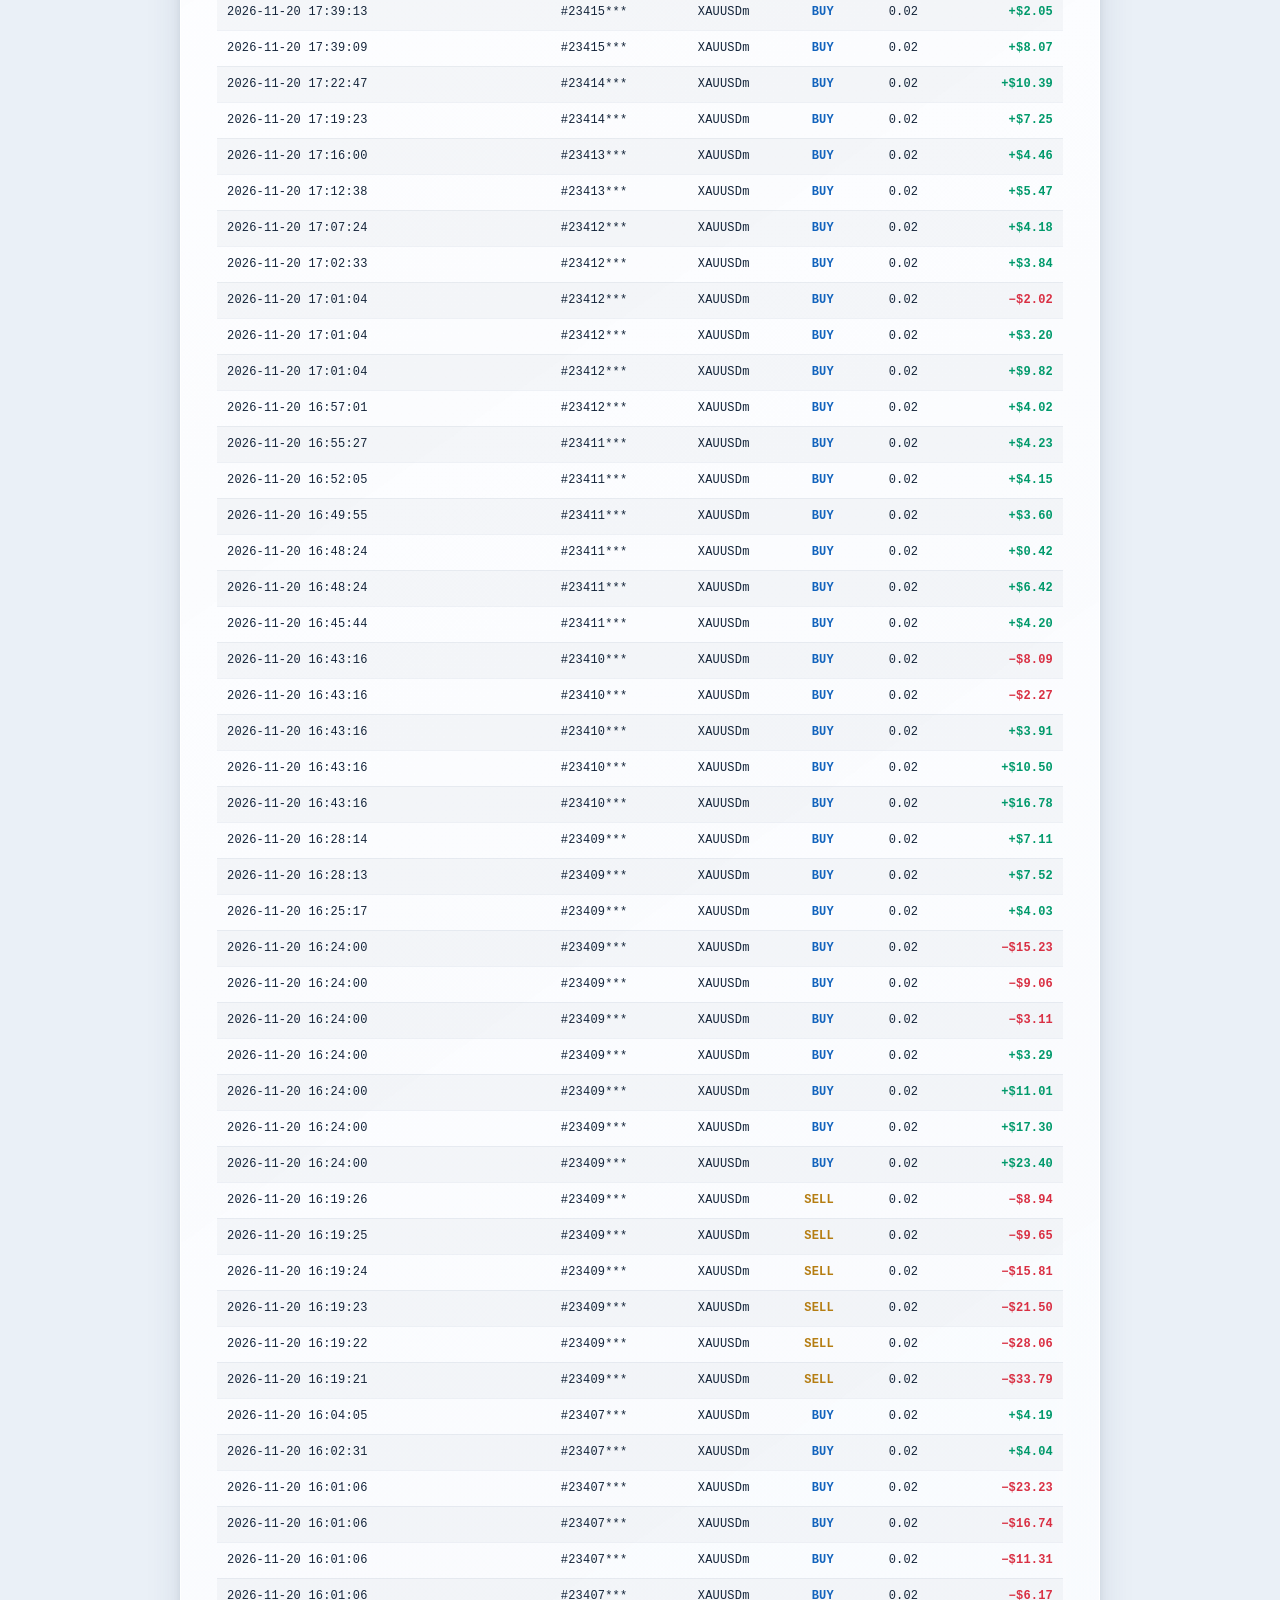
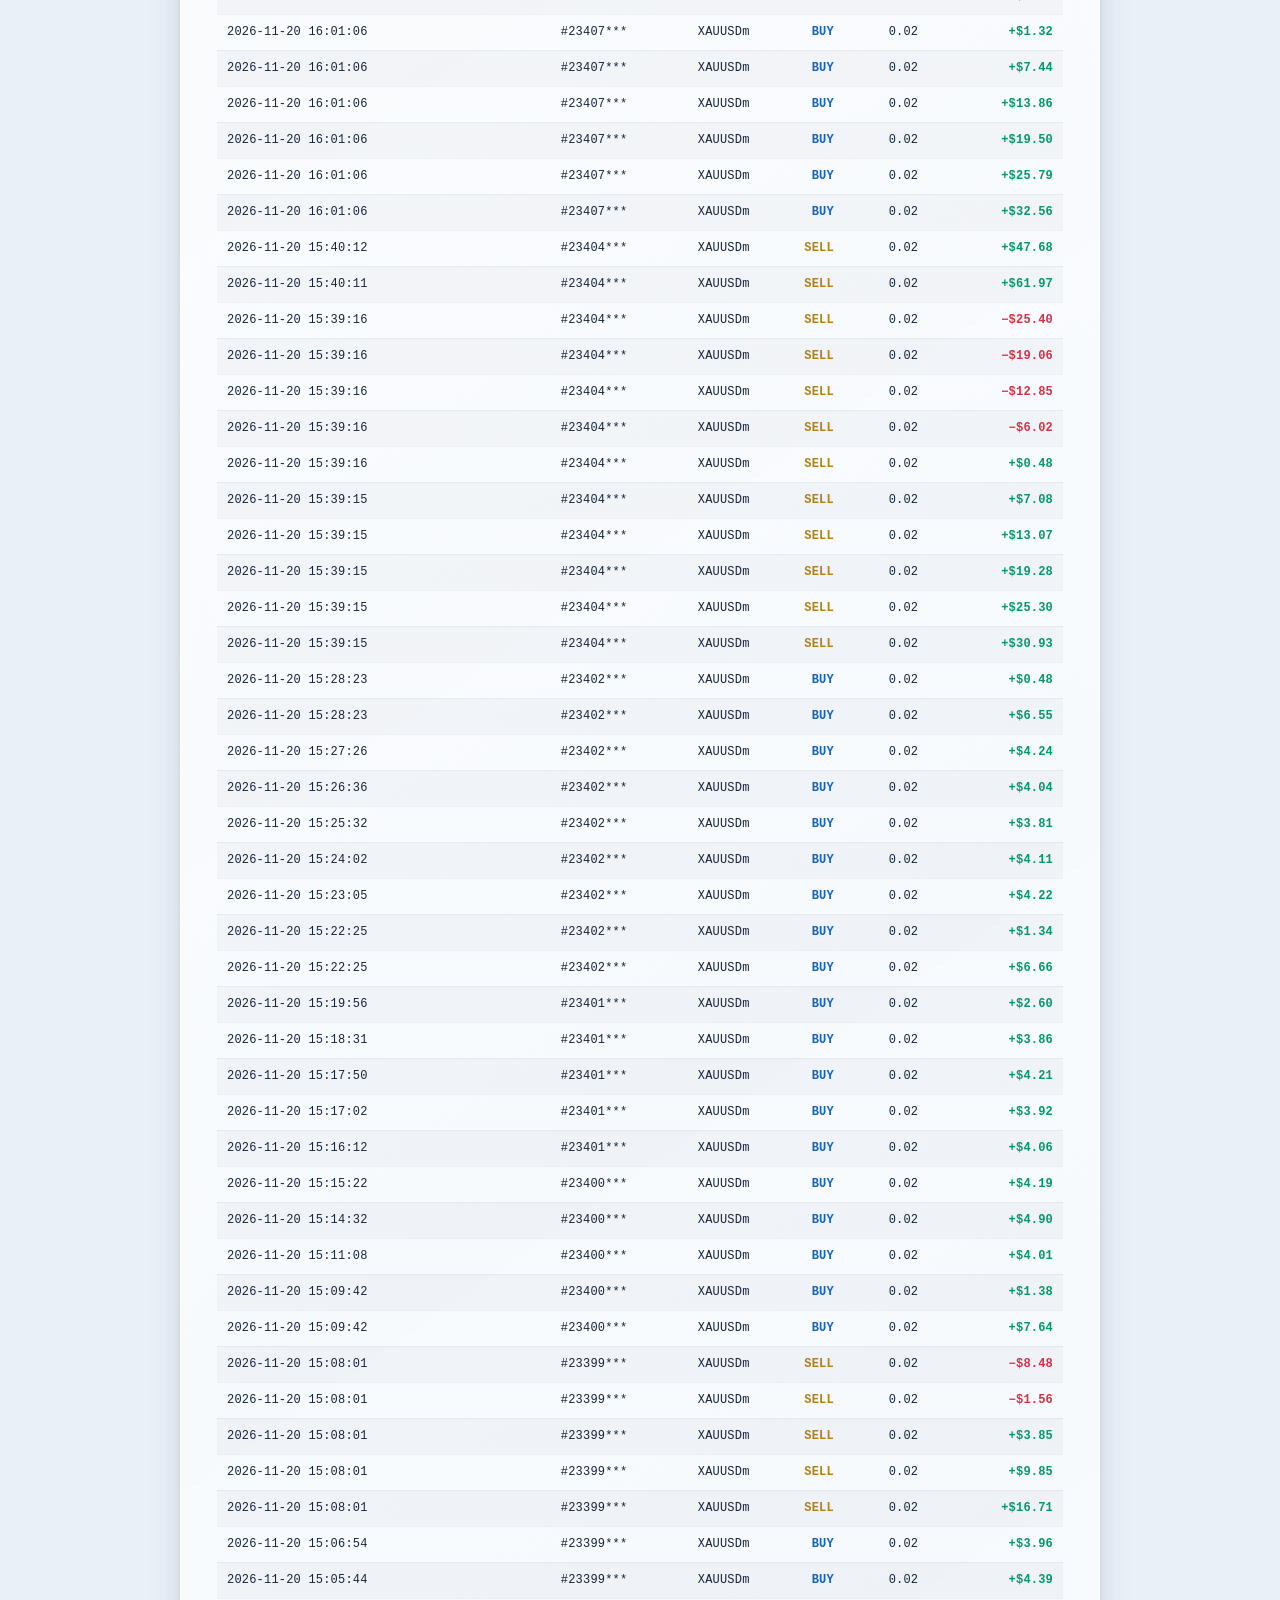
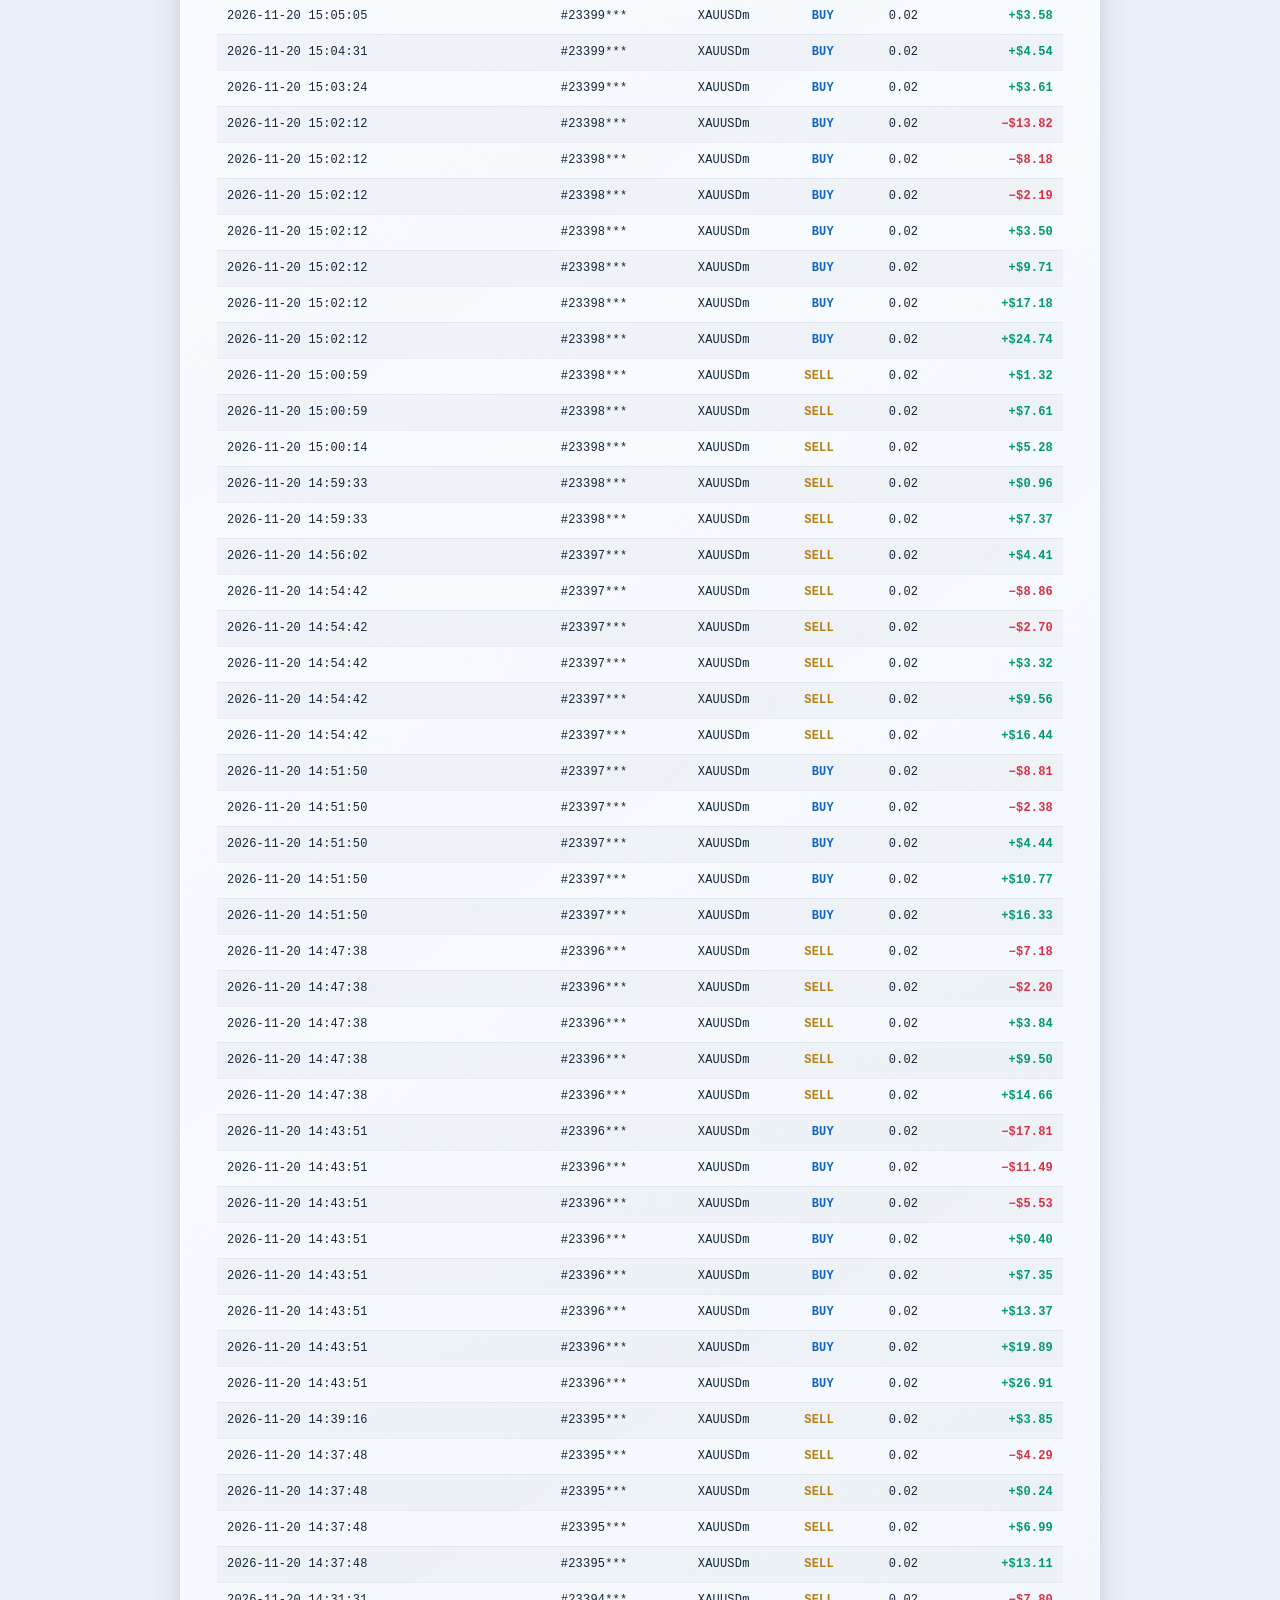
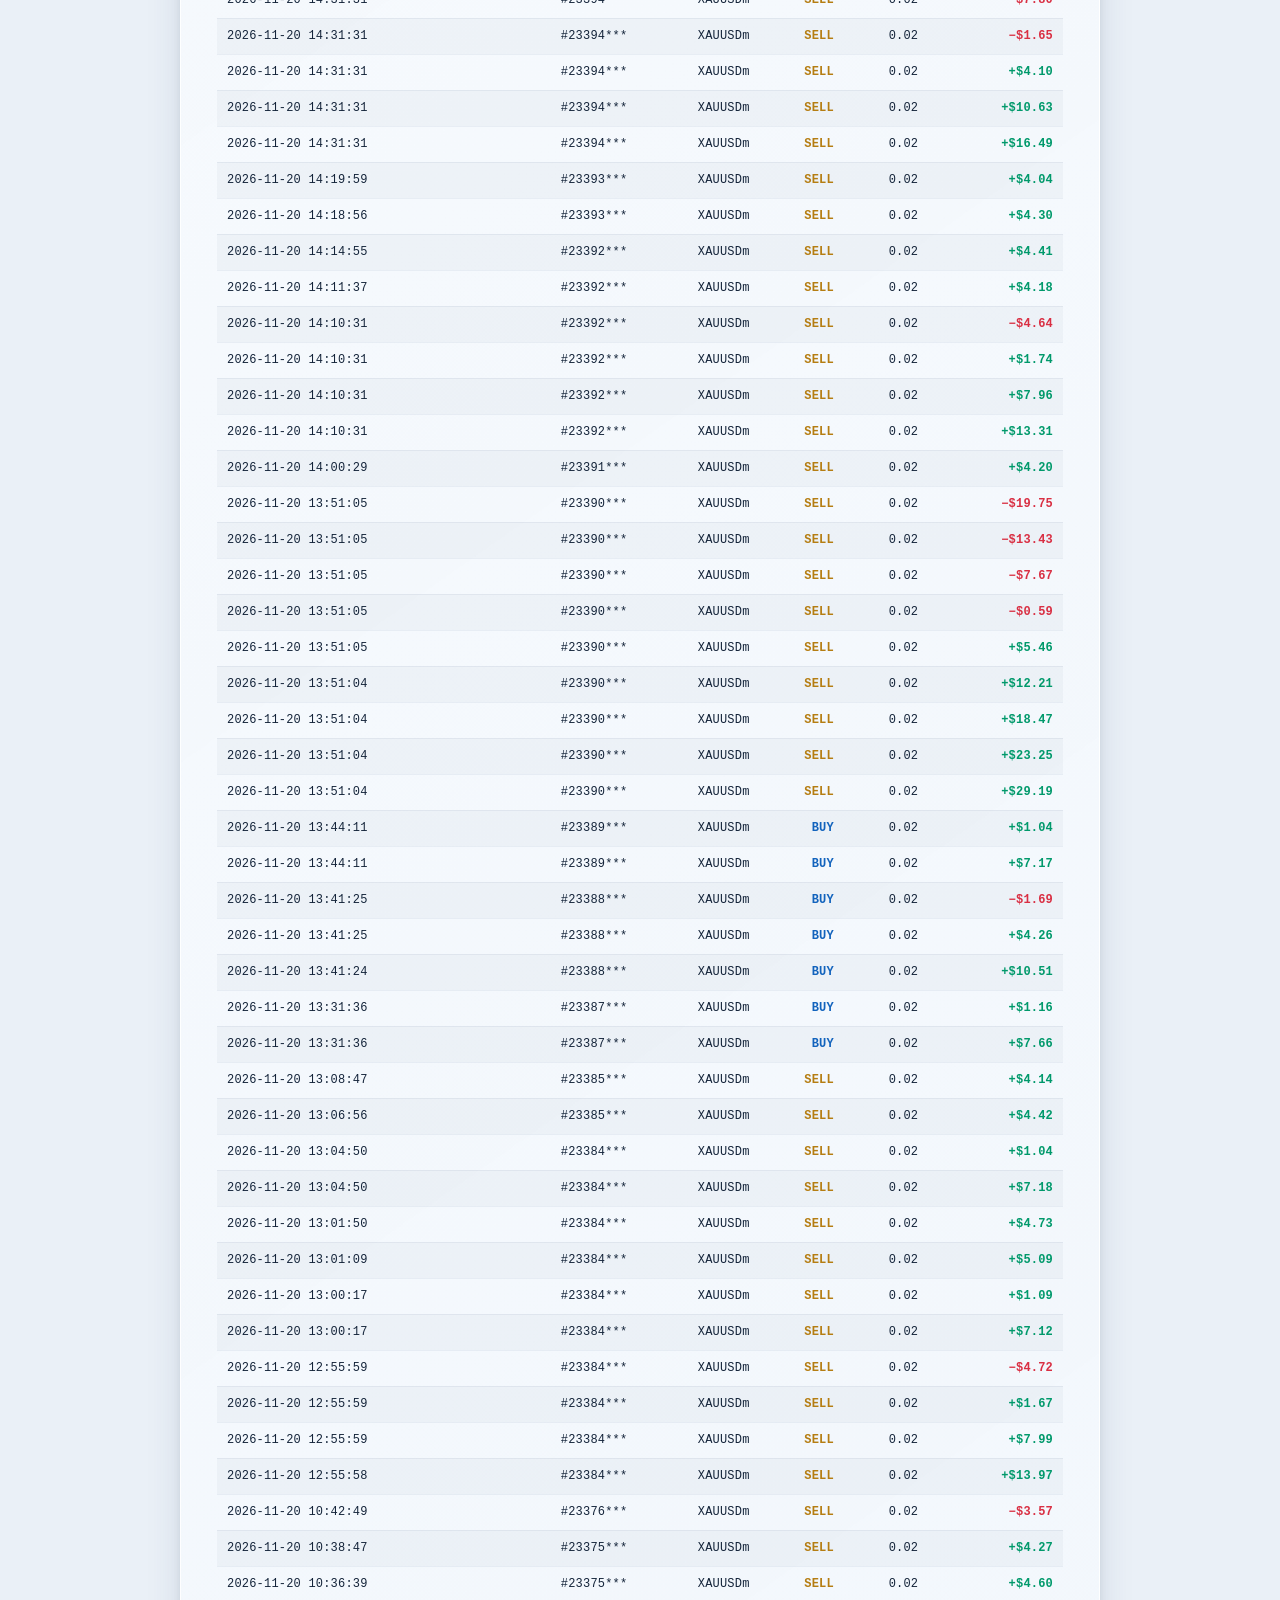
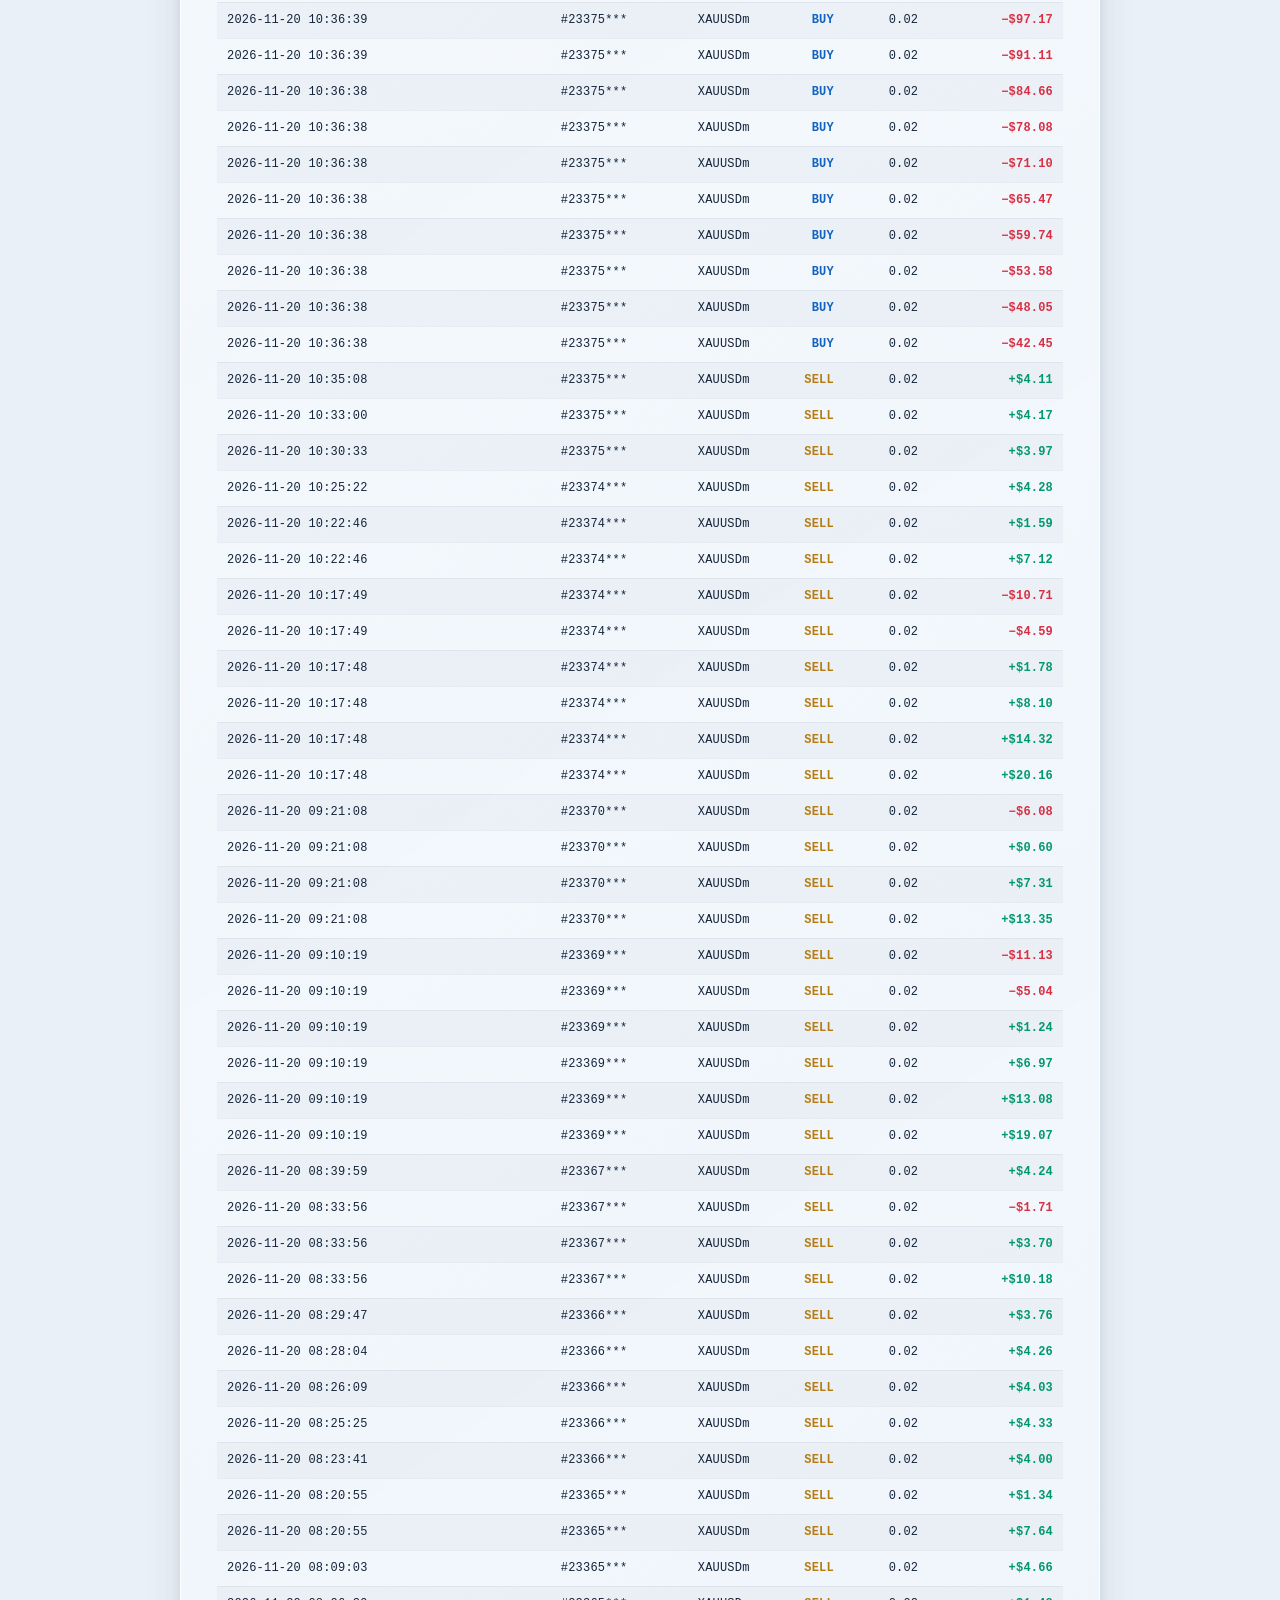
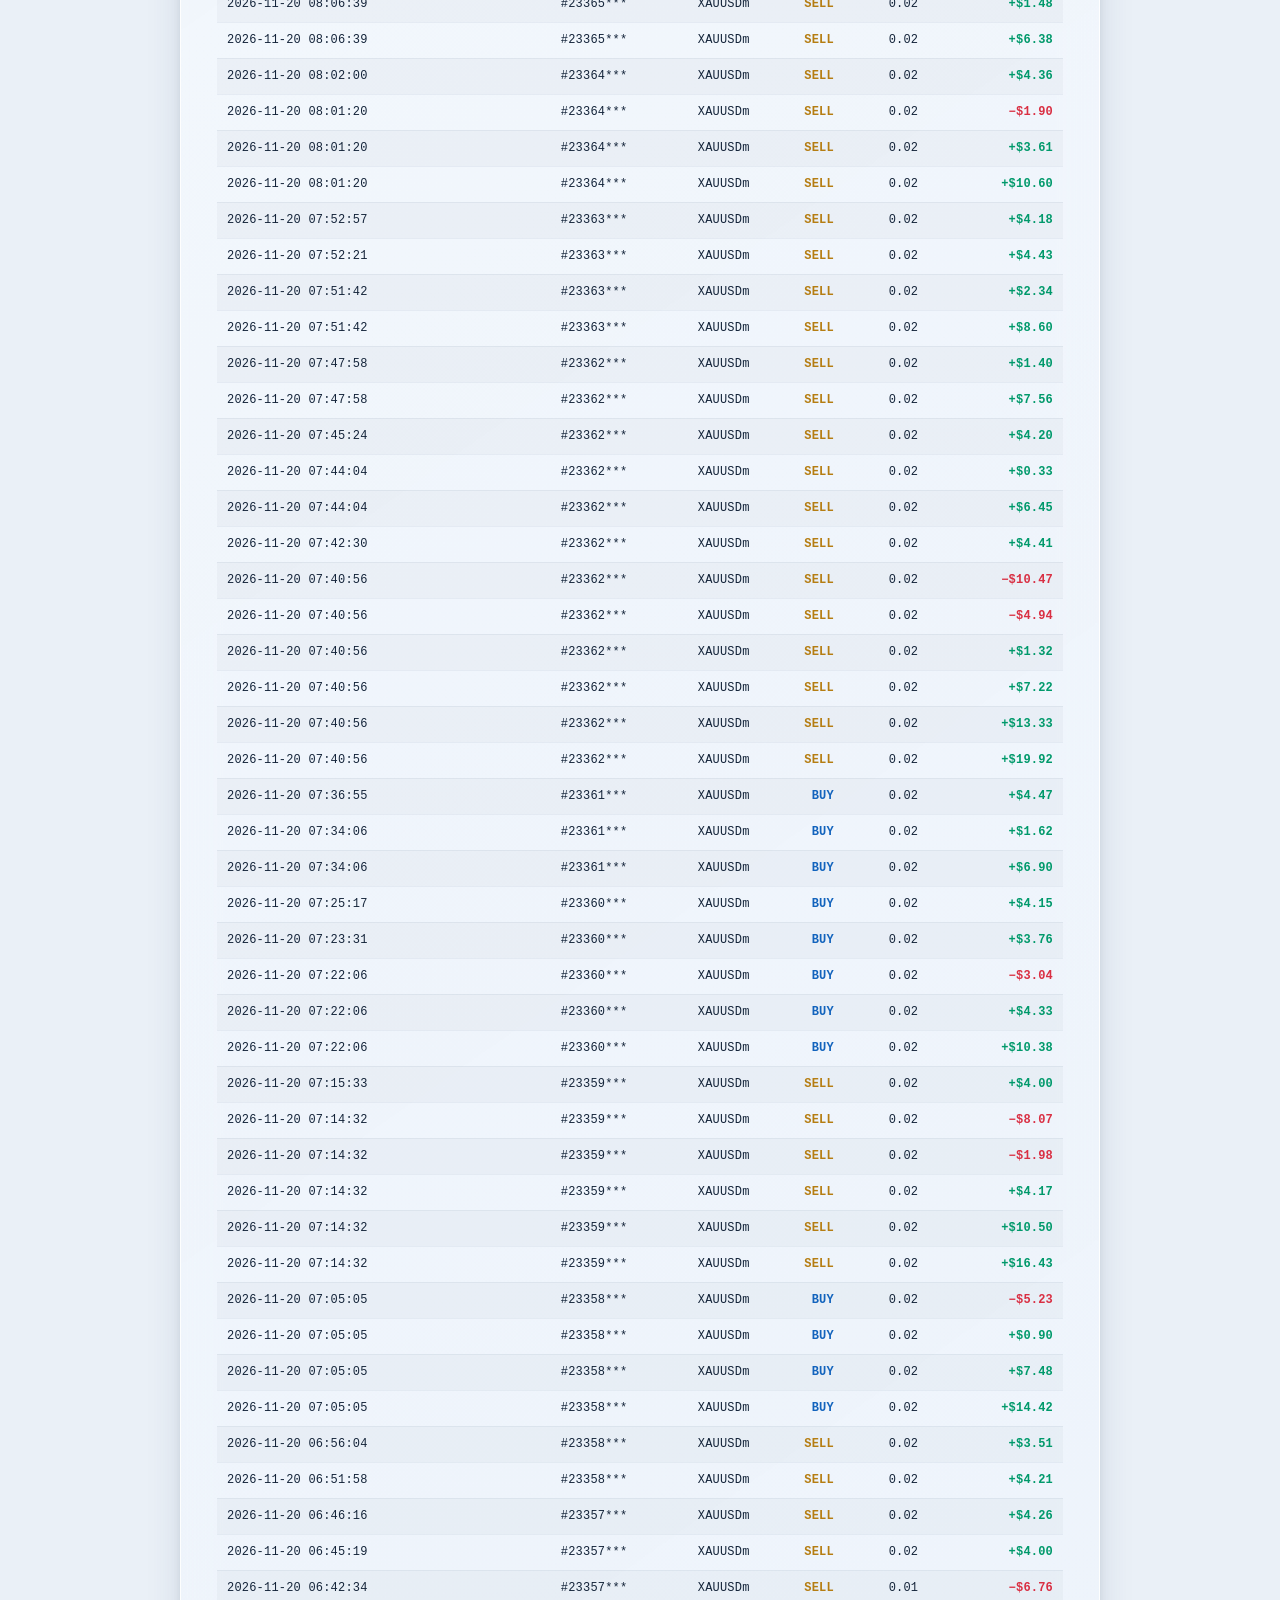
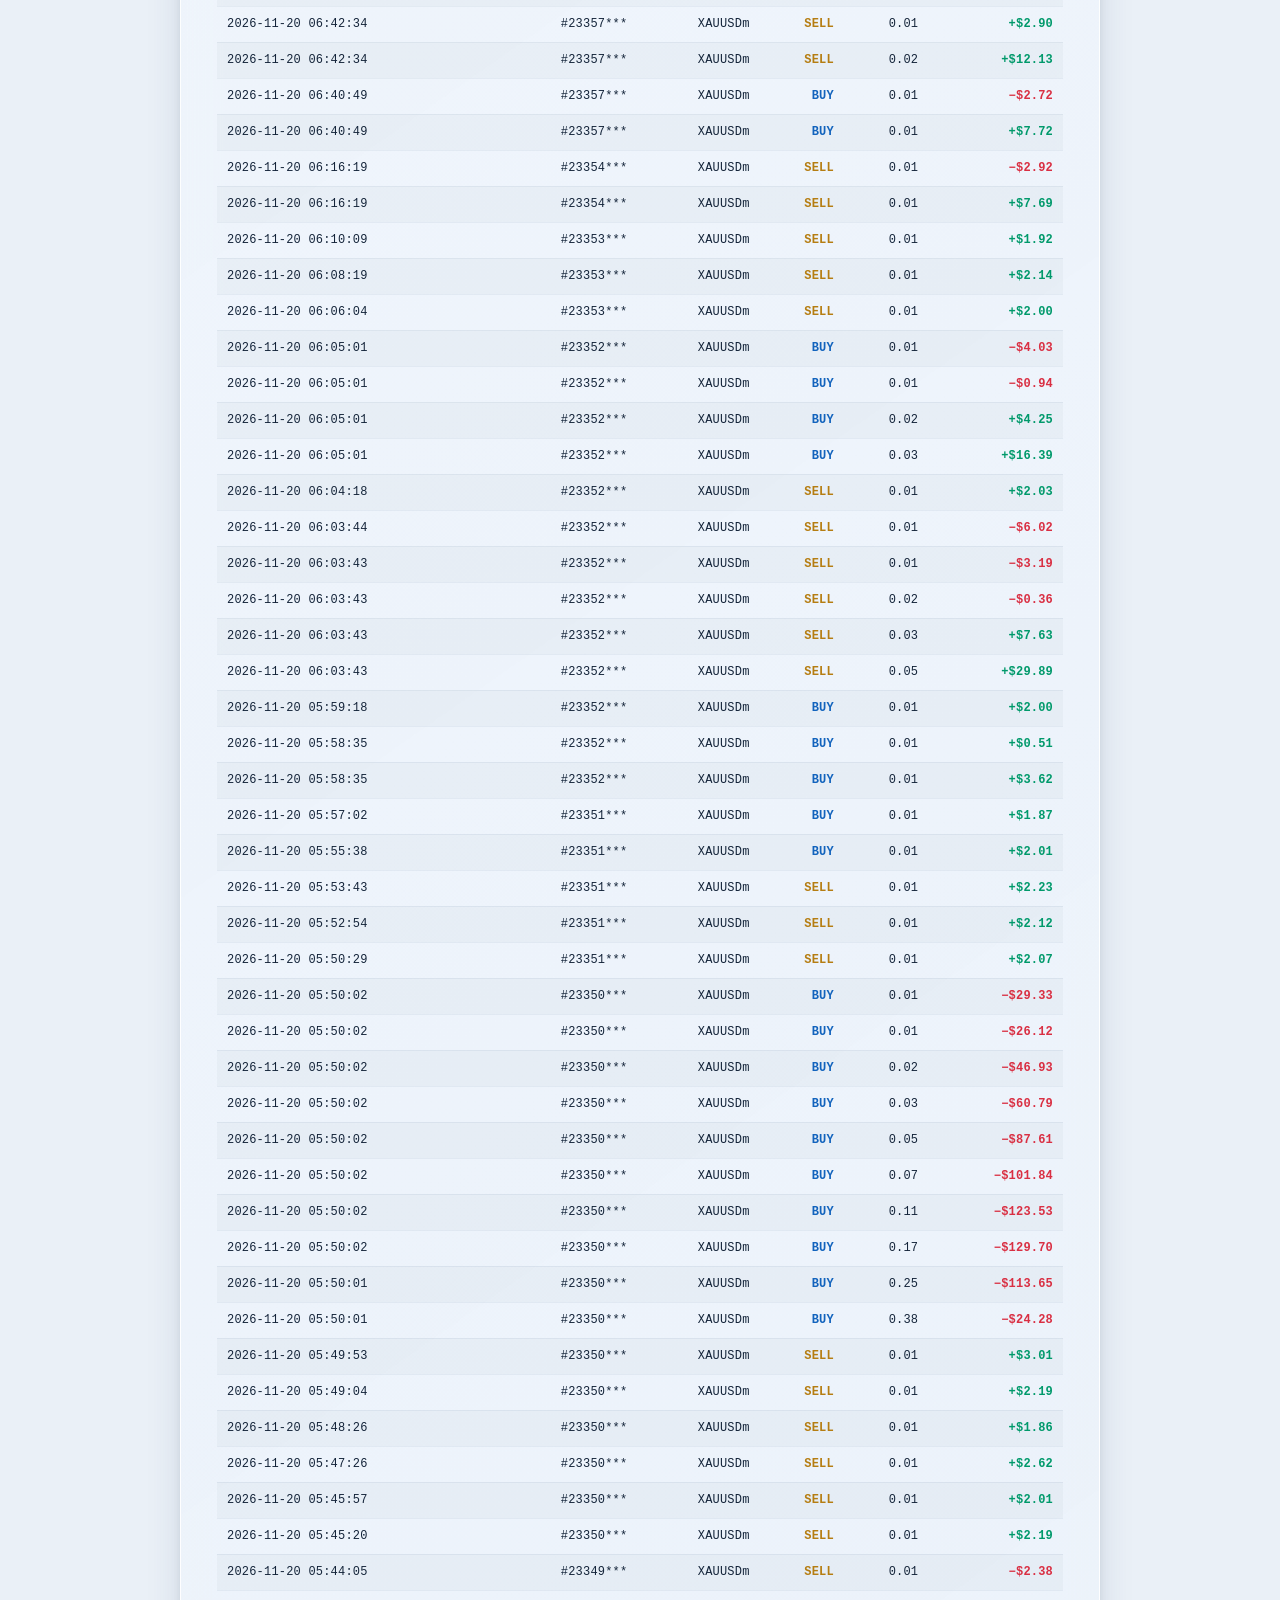
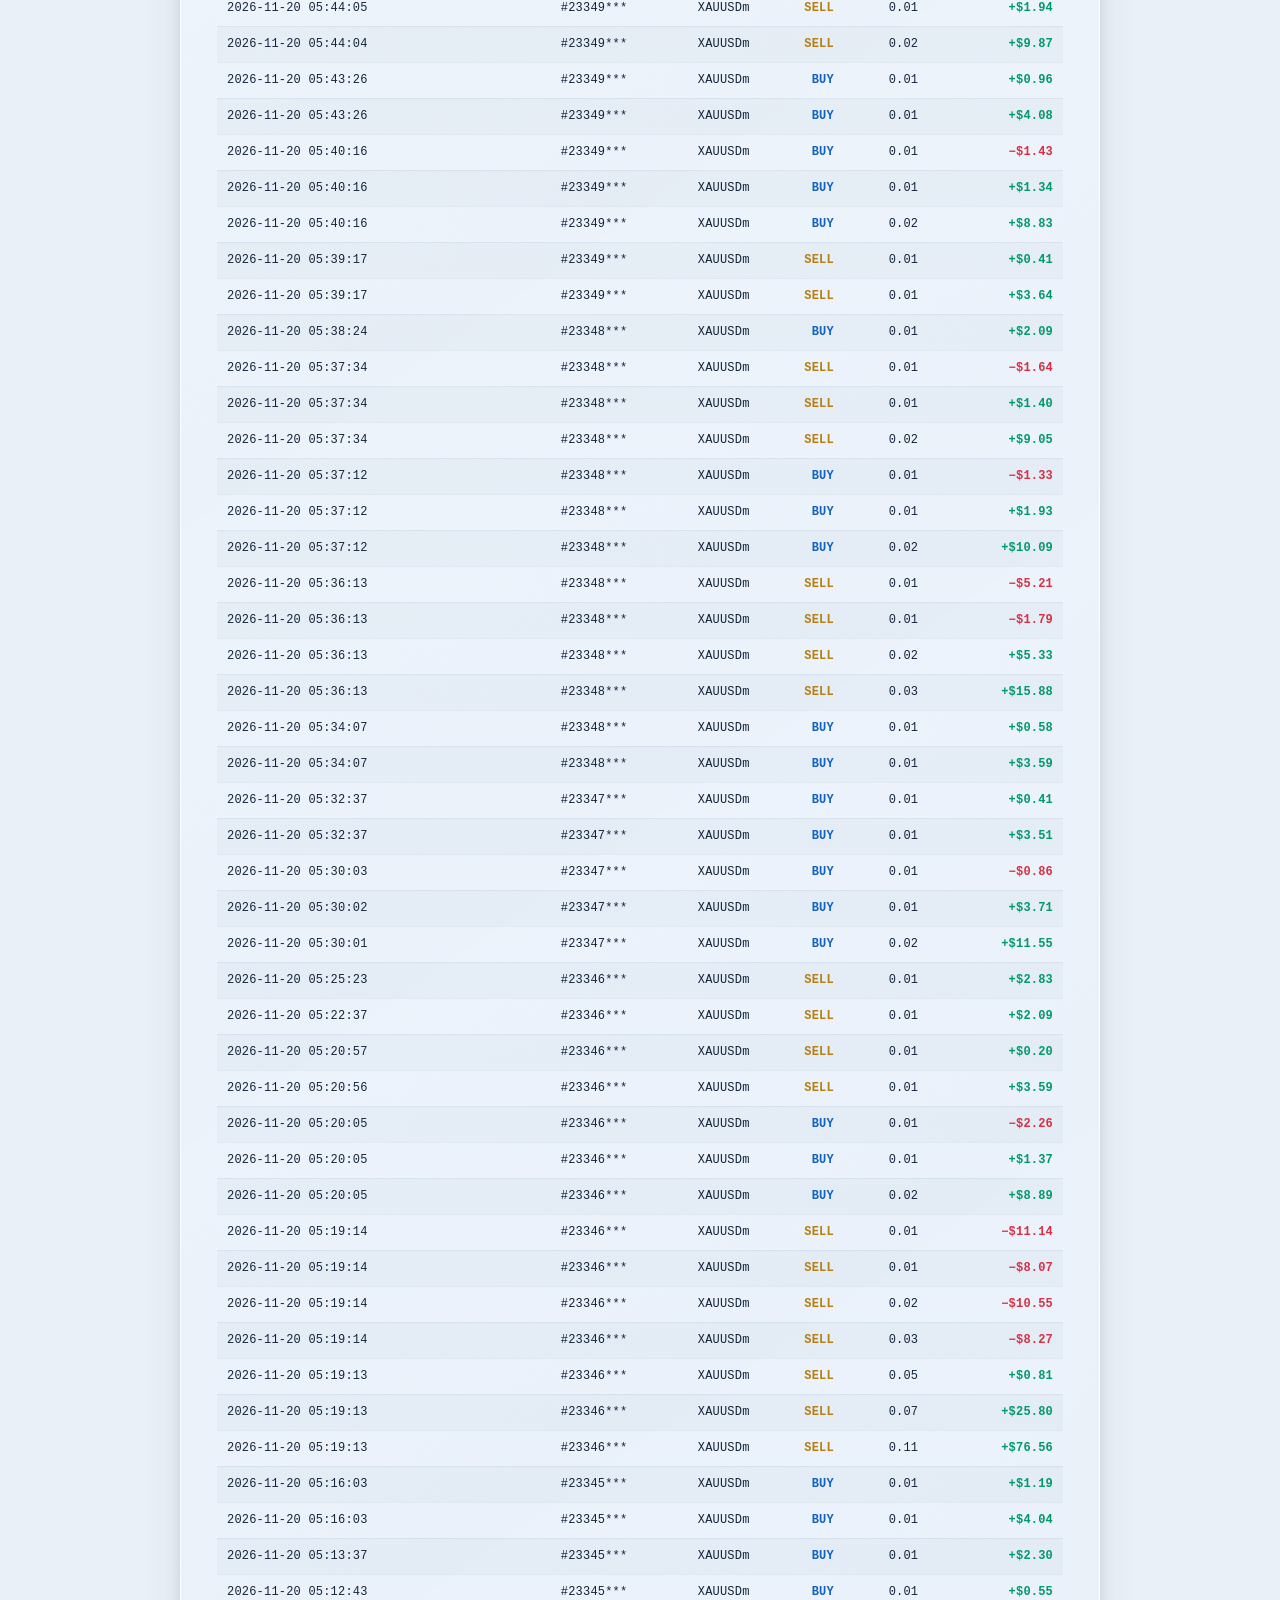
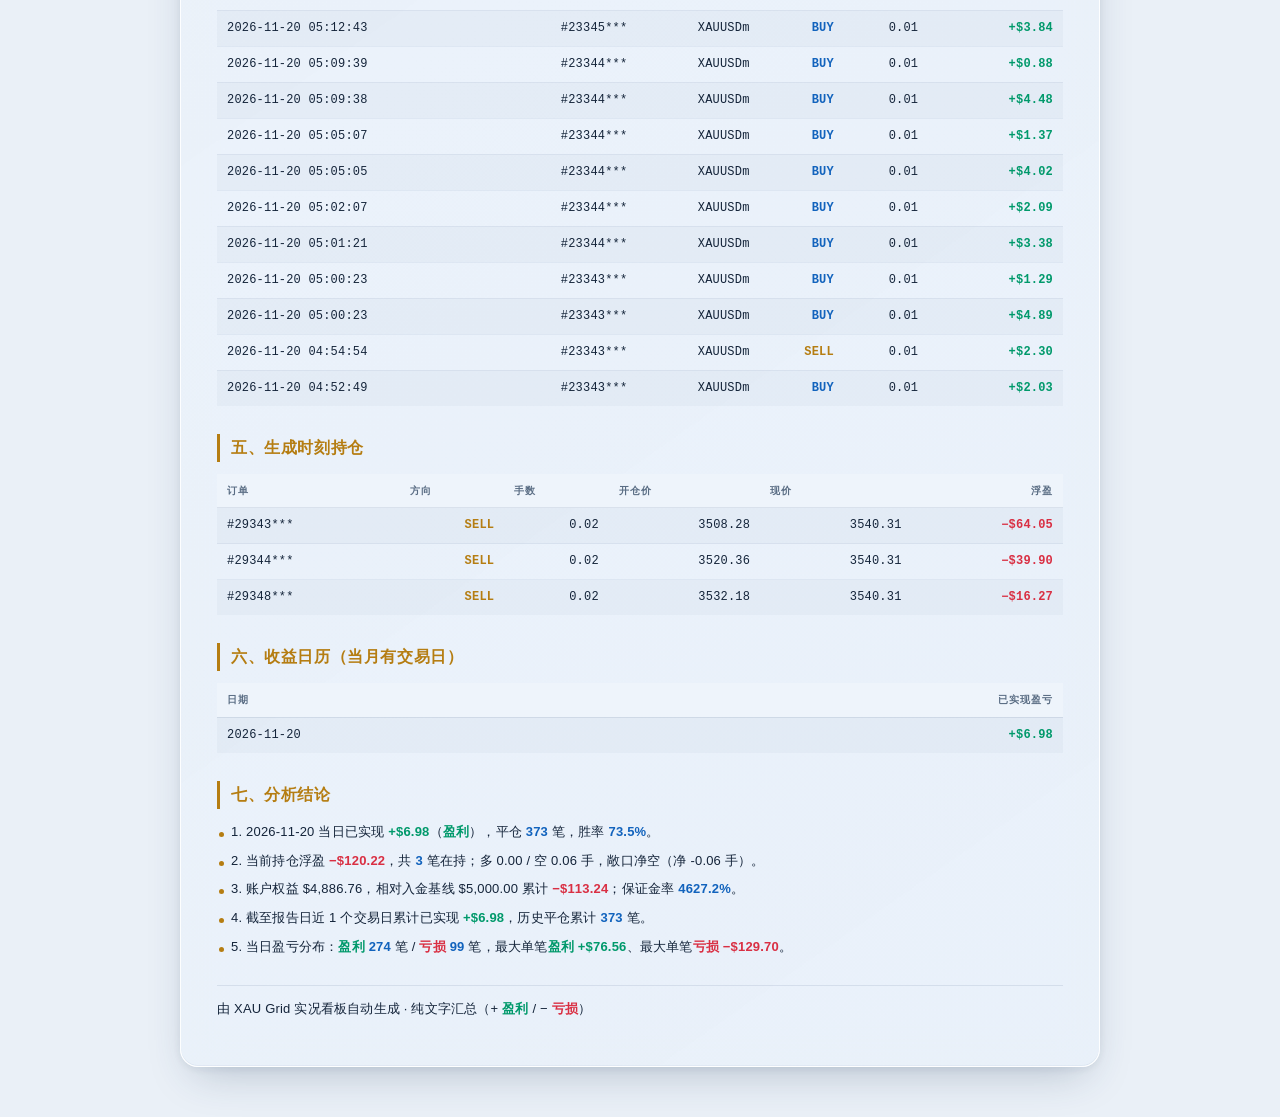
==== commit 4696b4b0: "update snapshot 2026-11-21 18:39:27" ====
--- a/report.html
+++ b/report.html
@@ -1,131 +1,47 @@
 <!DOCTYPE html>
-<html lang="zh-CN">
+<html lang="zh-CN" data-theme="dark" data-mode="auto">
 <head>
 <meta charset="UTF-8">
 <meta name="viewport" content="width=device-width, initial-scale=1.0">
 <link rel="icon" type="image/png" href="favicon.png">
 <title>XAU Grid 交易日报 · 文字版</title>
-<style>
-:root{
-  color-scheme:dark;
-  --bg:#080d16;--glow:#14243a;--panel:#0f1826;--panel2:#0b131f;--line:#1e2b3d;
-  --text:#e8eef7;--muted:#8496ad;--subtle:#6d7f96;
-  --up:#00c087;--down:#ff4d5e;--gold:#f2b84b;--accent:#3fa9f5;
-  --input-bg:#0d1624;--hover-bg:#142235;--hover-border:#3b6188;
-  --para:#c3d1e2;--quote-bg:#0c1522;--quote-border:#2b5578;--strong:#f0d18a;
-  --neutral:#d4e4f7;--buy:#4da6ff;--sell:#f0a04b;--pct:#7fd3ff;
-  --th-bg:#122033;--th-border:#2a3c52;--td-border:#142032;--zebra:#101c2c;--row-hover:#15263a;
-  --mono:"JetBrains Mono","SFMono-Regular",Consolas,monospace;
-}
-/* 浅色模式：跟随设备系统主题，全部颜色重新配对比度 */
-@media (prefers-color-scheme: light){
-  :root{
-    color-scheme:light;
-    --bg:#eef2f7;--glow:#d3e3f4;--panel:#ffffff;--panel2:#f8fafd;--line:#ccd8e6;
-    --text:#15233a;--muted:#56677d;--subtle:#7a889a;
-    --up:#007d54;--down:#d32f3f;--gold:#a66a06;--accent:#1257a8;
-    --input-bg:#ffffff;--hover-bg:#eaf1fa;--hover-border:#8fb0d4;
-    --para:#33445c;--quote-bg:#f0f5fa;--quote-border:#a9c3de;--strong:#8a5d0b;
-    --neutral:#15233a;--buy:#1257a8;--sell:#a66a06;--pct:#1257a8;
-    --th-bg:#eff4fa;--th-border:#d3dfeb;--td-border:#e6edf5;--zebra:#f6f9fd;--row-hover:#e9f1fb;
-  }
-}
-*{box-sizing:border-box;margin:0;padding:0}
-body{background:radial-gradient(900px 380px at 10% -8%,var(--glow) 0%,transparent 60%),var(--bg);
-  color:var(--text);font-family:"Segoe UI","PingFang SC","Microsoft YaHei",sans-serif;
-  padding:20px 26px 50px;line-height:1.75}
-.bar{max-width:920px;margin:0 auto 18px;display:flex;align-items:center;gap:12px;flex-wrap:wrap;
-  padding:12px 16px;background:var(--panel);border:1px solid var(--line);border-radius:12px}
-.bar b{font-size:14px;letter-spacing:.5px}
-.bar .sp{flex:1}
-.bar .theme{font-size:11px;color:var(--muted);white-space:nowrap}
-button,a.btn{background:var(--input-bg);color:var(--text);border:1px solid var(--line);border-radius:8px;
-  padding:7px 12px;font-size:12px;cursor:pointer;text-decoration:none;font-family:inherit;transition:.15s}
-button:hover,a.btn:hover{border-color:var(--hover-border);background:var(--hover-bg)}
-.bar a.btn{line-height:1.2}
-
-/* 自定义交易日选择器：不用浏览器原生 date 组件，无数据日期置灰不可点 */
-.datepick{position:relative}
-.dp-trigger{display:flex;align-items:center;gap:7px;min-width:152px;justify-content:flex-start;
-  font-family:var(--mono);font-size:12px;padding:6px 10px}
-.dp-trigger svg{width:14px;height:14px;flex:none;stroke:var(--gold);fill:none;stroke-width:1.7}
-.dp-trigger .caret{margin-left:auto;color:var(--muted);font-size:10px}
-.dp-panel{position:absolute;right:0;top:calc(100% + 7px);z-index:40;width:294px;
-  background:var(--panel);border:1px solid var(--hover-border);border-radius:12px;
-  padding:12px;box-shadow:0 18px 44px rgba(0,0,0,.38)}
-.dp-panel[hidden]{display:none}
-.dp-head{display:flex;align-items:center;justify-content:space-between;margin-bottom:10px}
-.dp-head strong{font-size:13px;letter-spacing:.4px;font-family:var(--mono)}
-.dp-nav{width:30px;height:28px;padding:0;font-size:17px;line-height:1;text-align:center}
-.dp-week,.dp-grid{display:grid;grid-template-columns:repeat(7,minmax(0,1fr));gap:3px}
-.dp-week span{text-align:center;font-size:10px;color:var(--muted);padding:3px 0}
-.dp-grid{margin-top:3px}
-.dp-day{height:34px;min-width:0;padding:0;border:1px solid transparent;border-radius:8px;
-  background:transparent;color:var(--text);font-family:var(--mono);font-size:12px;position:relative}
-.dp-day.has{border-color:var(--line);background:var(--input-bg)}
-.dp-day.has:hover{border-color:var(--hover-border);background:var(--hover-bg)}
-.dp-day.off{color:var(--subtle);opacity:.36;cursor:not-allowed}
-.dp-day.off:hover{border-color:transparent;background:transparent}
-.dp-day.sel,.dp-day.sel:hover{background:var(--accent);border-color:var(--accent);color:#fff;font-weight:700}
-.dp-day.today::after{content:"";position:absolute;bottom:3px;left:50%;transform:translateX(-50%);
-  width:4px;height:4px;border-radius:50%;background:var(--gold)}
-.dp-day.sel.today::after{background:#fff}
-.dp-empty{height:34px}
-.dp-foot{display:flex;align-items:center;justify-content:space-between;gap:8px;
-  margin-top:10px;padding-top:9px;border-top:1px solid var(--line)}
-.dp-foot small{color:var(--subtle);font-size:10px}
-.dp-latest{padding:4px 9px;font-size:11px}
-
-article{max-width:920px;margin:0 auto;background:linear-gradient(180deg,var(--panel),var(--panel2));
-  border:1px solid var(--line);border-radius:14px;padding:30px 36px 40px;min-height:400px}
-article h1{font-size:25px;letter-spacing:.4px;margin-bottom:14px;padding-bottom:14px;border-bottom:1px solid var(--line)}
-article h2{font-size:16px;letter-spacing:.6px;margin:28px 0 12px;color:var(--gold);
-  padding-left:11px;border-left:3px solid var(--gold)}
-article p{font-size:13px;color:var(--para);margin:6px 0}
-article blockquote{font-size:12px;color:var(--muted);background:var(--quote-bg);border-left:2px solid var(--quote-border);
-  border-radius:0 6px 6px 0;padding:9px 14px;margin:8px 0}
-article .bullet,article .num{padding-left:14px;position:relative}
-article .bullet::before,article .num::before{content:"";position:absolute;left:2px;top:11px;
-  width:5px;height:5px;border-radius:50%;background:var(--gold)}
-article strong{font-family:var(--mono);font-weight:700;color:var(--strong)}
-article hr{border:none;border-top:1px solid var(--line);margin:26px 0 12px}
-/* 数据配色：绿盈 / 红亏 / 金字段 / 蓝方向 */
-article .up{color:var(--up);font-weight:700}
-article .down{color:var(--down);font-weight:700}
-article .neutral{color:var(--neutral)}
-article .buy{color:var(--buy);font-weight:700}
-article .sell{color:var(--sell);font-weight:700}
-article .pct{color:var(--pct);font-weight:700}
-article table{width:100%;border-collapse:collapse;font-size:12px;margin:10px 0 4px}
-article th{text-align:left;color:var(--muted);font-weight:600;background:var(--th-bg);
-  padding:8px 10px;border-bottom:1px solid var(--th-border);white-space:nowrap}
-article td{padding:7px 10px;border-bottom:1px solid var(--td-border);font-family:var(--mono);
-  color:var(--para);white-space:nowrap}
-article tbody tr:nth-child(even) td{background:var(--zebra)}
-article tr:hover td{background:var(--row-hover)}
-article tr:last-child td{border-bottom:none}
-article th:last-child,article td:last-child{text-align:right}
-#tip{text-align:center;color:var(--muted);font-size:12px;padding:30px}
-
-@media(max-width:700px){
-  body{padding:10px 10px 30px}
-  .bar{padding:9px 11px;gap:7px}
-  .bar b{font-size:12px}
-  article{padding:18px 15px 26px;border-radius:10px}
-  article h1{font-size:19px}
-  article h2{font-size:14px;margin-top:22px}
-  article table{font-size:10px;display:block;overflow-x:auto;white-space:nowrap}
-  article th,article td{padding:6px 7px}
-  .dp-panel{position:fixed;left:10px;right:10px;top:auto;bottom:10px;width:auto;
-    max-width:none;box-shadow:0 18px 44px rgba(0,0,0,.6)}
-  .dp-trigger{min-width:140px}
-}
-</style>
+<script>
+(function(){
+  try{
+    var m = localStorage.getItem('xau-grid-theme') || 'auto';
+    var light = m === 'light' || (m === 'auto' && window.matchMedia('(prefers-color-scheme: light)').matches);
+    document.documentElement.setAttribute('data-mode', m);
+    document.documentElement.setAttribute('data-theme', light ? 'light' : 'dark');
+  }catch(e){}
+})();
+</script>
+<link rel="stylesheet" href="assets/css/tokens.css">
+<link rel="stylesheet" href="assets/css/base.css">
+<link rel="stylesheet" href="assets/css/components.css">
+<link rel="stylesheet" href="assets/css/report.css">
+<!-- 静态托管标记：publish.py 会把下一行替换为 window.__XAU_STATIC__ = true; -->
+<script>window.__XAU_STATIC__ = true;  // publish.py: 静态托管强制静态模式</script>
 </head>
 <body>
 <div class="bar">
   <b>XAU Grid 交易日报 <span style="color:var(--subtle)">· 文字版</span></b>
   <span class="theme" id="themeLabel"></span>
+
+  <!-- 主题切换：跟随系统 / 浅色 / 深色 -->
+  <div class="theme-toggle" id="themeToggle" data-mode="auto" role="button" tabindex="0"
+       title="主题：跟随系统（点击切换）" aria-label="主题切换">
+    <span class="tt-knob"></span>
+    <span class="tt-ico tt-auto" title="跟随系统">
+      <svg viewBox="0 0 24 24"><circle cx="12" cy="12" r="4"/><path d="M12 2v2M12 20v2M4.9 4.9l1.4 1.4M17.7 17.7l1.4 1.4M2 12h2M20 12h2M4.9 19.1l1.4-1.4M17.7 6.3l1.4-1.4"/></svg>
+    </span>
+    <span class="tt-ico tt-sun" title="浅色">
+      <svg viewBox="0 0 24 24"><circle cx="12" cy="12" r="4"/><path d="M12 2v2M12 20v2M4.9 4.9l1.4 1.4M17.7 17.7l1.4 1.4M2 12h2M20 12h2M4.9 19.1l1.4-1.4M17.7 6.3l1.4-1.4"/></svg>
+    </span>
+    <span class="tt-ico tt-moon" title="深色">
+      <svg viewBox="0 0 24 24"><path d="M21 12.8A9 9 0 1 1 11.2 3a7 7 0 0 0 9.8 9.8z"/></svg>
+    </span>
+  </div>
+
   <span class="sp"></span>
   <div class="datepick" id="datePick">
     <button type="button" class="dp-trigger" id="dateBtn" title="选择有数据的交易日"
@@ -152,199 +68,7 @@
 </div>
 <article id="md"><div id="tip">正在读取日报正文…</div></article>
 
-<script>
-const $ = id => document.getElementById(id);
-const params = new URLSearchParams(location.search);
-const STATIC = true;  // publish.py: 静态托管强制静态模式
-let currentDate = params.get('date') || '';
-let rawText = '';
-let availableDates = [];       // 有平仓成交的交易日，来自 /api/report/dates 或 report_dates.json
-let viewYear = 0, viewMonth = 0;
-
-function esc(s){return s.replace(/&/g,'&amp;').replace(/</g,'&lt;').replace(/>/g,'&gt;');}
-function inline(s){
-  let t=esc(s).replace(/\*\*(.+?)\*\*/g,'<strong>$1</strong>');
-  // 金额：带 + 为盈（绿），带 −/- 为亏（红），无符号为中性
-  t=t.replace(/([+＋−－-])?\$\s*([\d,]+(?:\.\d+)?)/g,(m,sign,num)=>{
-    if(sign==='+'||sign==='＋') return '<span class="up">+$'+num+'</span>';
-    if(sign) return '<span class="down">−$'+num+'</span>';
-    return '<span class="neutral">$'+num+'</span>';
-  });
-  t=t.replace(/(\d+(?:\.\d+)?)%/g,'<span class="pct">$1%</span>');       // 胜率 / 保证金率
-  t=t.replace(/(\d+)\s*笔/g,'<span class="pct">$1</span> 笔');           // 笔数
-  t=t.replace(/盈利/g,'<span class="up">盈利</span>')
-     .replace(/亏损/g,'<span class="down">亏损</span>');
-  t=t.replace(/\bBUY\b/g,'<span class="buy">BUY</span>')
-     .replace(/\bSELL\b/g,'<span class="sell">SELL</span>');
-  return t;
-}
-function md2html(src){
-  const lines=src.split('\n');
-  let out='',i=0,inTable=false,firstRow=false;
-  const closeTable=()=>{if(inTable){out+='</table>';inTable=false;}};
-  while(i<lines.length){
-    const l=lines[i];
-    if(l.startsWith('| ')){
-      if(/^[\s:|-]+$/.test(l)){i++;continue;}       // 分隔行
-      const cells=l.split('|').slice(1,-1).map(x=>x.trim());
-      if(!inTable){out+='<table>';inTable=true;firstRow=true;}
-      const tag=firstRow?'th':'td';
-      out+='<tr>'+cells.map(c=>`<${tag}>${inline(c)}</${tag}>`).join('')+'</tr>';
-      firstRow=false;i++;continue;
-    }
-    closeTable();
-    if(l.startsWith('# ')) out+=`<h1>${inline(l.slice(2))}</h1>`;
-    else if(l.startsWith('## ')) out+=`<h2>${inline(l.slice(3))}</h2>`;
-    else if(l.startsWith('> ')) out+=`<blockquote>${inline(l.slice(2))}</blockquote>`;
-    else if(/^\d+\.\s/.test(l)) out+=`<p class="num">${inline(l)}</p>`;
-    else if(l.startsWith('- ')) out+=`<p class="bullet">${inline(l)}</p>`;
-    else if(l.trim()==='---') out+='<hr>';
-    else if(l.trim()) out+=`<p>${inline(l)}</p>`;
-    i++;
-  }
-  closeTable();
-  return out;
-}
-
-function setLabel(day){ $('dateLabel').textContent = day || '暂无数据'; }
-
-async function loadDates(){
-  try{
-    const r=await fetch(STATIC?'report_dates.json':'/api/report/dates',{cache:'no-store'});
-    const j=await r.json();
-    availableDates=(j.dates||[]).filter(x=>/^\d{4}-\d{2}-\d{2}$/.test(x)).sort();
-  }catch(e){ availableDates=[]; }
-  if(availableDates.length){
-    const lo=availableDates[0], hi=availableDates[availableDates.length-1];
-    // URL 指定无数据日期时回退到最近有数据日，保证日历里选中的日子一定可选
-    if(!currentDate || currentDate<lo || currentDate>hi || !availableDates.includes(currentDate))
-      currentDate=hi;
-    setLabel(currentDate);
-  }
-}
-
-async function load(dateValue){
-  currentDate=dateValue||currentDate;
-  setLabel(currentDate);
-  $('md').innerHTML='<div id="tip">正在读取日报正文…</div>';
-  try{
-    let text;
-    if(STATIC){
-      // 云端静态：按选中交易日读 reports/YYYY-MM-DD.md，缺失时回退最新一份 report.json
-      const r=await fetch(`reports/${currentDate}.md`,{cache:'no-store'});
-      if(r.ok){ text=await r.text(); }
-      else{
-        const j=await (await fetch('report.json',{cache:'no-store'})).json();
-        text=j.text||'';
-      }
-    }else{
-      const url='/api/report/text'+(currentDate?'?date='+encodeURIComponent(currentDate):'');
-      const r=await fetch(url,{cache:'no-store'});
-      text=await r.text();
-    }
-    rawText=text;
-    const day=(rawText.match(/报告交易日\*\*：(\d{4}-\d{2}-\d{2})/)||[])[1];
-    if(day){ currentDate=day; setLabel(day); }
-    if(!$('dpPanel').hidden) renderCalendar();
-    $('md').innerHTML=md2html(rawText);
-  }catch(e){
-    $('md').innerHTML='<div id="tip" style="color:var(--down)">日报读取失败：'+e+'</div>';
-  }
-}
-
-function closePicker(){
-  $('dpPanel').hidden=true;
-  $('dateBtn').setAttribute('aria-expanded','false');
-}
-function openPicker(){
-  const base=currentDate||availableDates[availableDates.length-1]||new Date().toISOString().slice(0,10);
-  const [y,m]=base.split('-').map(Number);
-  viewYear=y; viewMonth=m-1;
-  renderCalendar();
-  $('dpPanel').hidden=false;
-  $('dateBtn').setAttribute('aria-expanded','true');
-}
-function shiftMonth(n){
-  const d=new Date(viewYear,viewMonth+n,1);
-  viewYear=d.getFullYear(); viewMonth=d.getMonth();
-  renderCalendar();
-}
-function renderCalendar(){
-  if(!availableDates.length){
-    $('dpMonth').textContent='暂无交易日';
-    $('dpGrid').innerHTML='';
-    $('dpPrev').disabled=true; $('dpNext').disabled=true;
-    return;
-  }
-  const lo=availableDates[0], hi=availableDates[availableDates.length-1];
-  const monthIso=(y,m)=>`${y}-${String(m+1).padStart(2,'0')}`;
-  const prev=new Date(viewYear,viewMonth-1,1), next=new Date(viewYear,viewMonth+1,1);
-  $('dpMonth').textContent=`${viewYear} 年 ${String(viewMonth+1).padStart(2,'0')} 月`;
-  $('dpPrev').disabled = monthIso(prev.getFullYear(),prev.getMonth()) < lo.slice(0,7);
-  $('dpNext').disabled = monthIso(next.getFullYear(),next.getMonth()) > hi.slice(0,7);
-  const has=new Set(availableDates);
-  const lead=(new Date(viewYear,viewMonth,1).getDay()+6)%7;   // 周一为第一列
-  const total=new Date(viewYear,viewMonth+1,0).getDate();
-  let html='';
-  for(let i=0;i<lead;i++) html+='<span class="dp-empty"></span>';
-  for(let d=1;d<=total;d++){
-    const iso=`${viewYear}-${String(viewMonth+1).padStart(2,'0')}-${String(d).padStart(2,'0')}`;
-    const ok=has.has(iso);
-    const cls=['dp-day',ok?'has':'off',ok&&iso===currentDate?'sel':''].join(' ');
-    html+=`<button type="button" class="${cls}" data-day="${iso}" ${ok?'':'disabled'} `+
-          `title="${ok?'有平仓数据':'无平仓数据，不可选'}">${d}</button>`;
-  }
-  $('dpGrid').innerHTML=html;
-}
-function pickDate(day){
-  if(!availableDates.includes(day)) return;
-  currentDate=day; setLabel(day); closePicker(); renderCalendar();
-  history.replaceState(null,'',`?date=${day}`);
-  load(day);
-}
-
-$('dateBtn').onclick=e=>{ e.stopPropagation(); $('dpPanel').hidden?openPicker():closePicker(); };
-$('dpGrid').addEventListener('click',e=>{
-  const b=e.target.closest('button[data-day]');
-  if(b && !b.disabled) pickDate(b.dataset.day);
-});
-$('dpPrev').onclick=()=>shiftMonth(-1);
-$('dpNext').onclick=()=>shiftMonth(1);
-$('dpLatest').onclick=()=>{ if(availableDates.length) pickDate(availableDates[availableDates.length-1]); };
-document.addEventListener('click',e=>{ if(!$('datePick').contains(e.target)) closePicker(); });
-document.addEventListener('keydown',e=>{ if(e.key==='Escape') closePicker(); });
-$('goBtn').onclick=()=>load(currentDate);
-$('copyBtn').onclick=async()=>{
-  try{await navigator.clipboard.writeText(rawText);$('copyBtn').textContent='已复制';}
-  catch(e){$('copyBtn').textContent='复制失败';}
-  setTimeout(()=>$('copyBtn').textContent='复制全文',1500);
-};
-$('dlBtn').onclick=()=>{
-  const blob=new Blob([rawText],{type:'text/markdown;charset=utf-8'});
-  const a=document.createElement('a');
-  a.href=URL.createObjectURL(blob);
-  a.download=`XAU_Grid_daily_report_${currentDate||'latest'}.md`;
-  a.click();URL.revokeObjectURL(a.href);
-};
-
-if(STATIC){
-  // 云端静态同样可用自定义日历：日期列表来自 report_dates.json，正文来自 reports/YYYY-MM-DD.md
-  const back=document.querySelector('.bar a.btn');
-  if(back){ back.href='index.html'; back.style.display=''; }
-  document.querySelector('.bar b').firstChild.textContent='XAU Grid 交易日报 · 云端快照 ';
-}
-// 跟随设备主题
-function applyThemeLabel(){
-  const light=window.matchMedia('(prefers-color-scheme: light)').matches;
-  $('themeLabel').textContent = light ? '主题 白天（跟随设备）' : '主题 夜间（跟随设备）';
-}
-applyThemeLabel();
-const themeMq=window.matchMedia('(prefers-color-scheme: light)');
-themeMq.addEventListener ? themeMq.addEventListener('change',applyThemeLabel) : themeMq.addListener(applyThemeLabel);
-(async function init(){
-  await loadDates();
-  await load(currentDate);
-})();
-</script>
+<script src="assets/js/report-core.js"></script>
+<script src="assets/js/report-app.js"></script>
 </body>
 </html>
--- a/assets/css/tokens.css
+++ b/assets/css/tokens.css
@@ -0,0 +1,121 @@
+/* ============================================================
+ * tokens.css — 设计令牌（Design Tokens）
+ * 玻璃液态 + 新拟态（Neumorphism）设计系统的单一真相源。
+ * 主题由 <html data-theme="dark|light"> 控制，JS 在加载前写入，
+ * 避免首屏闪白。所有颜色语义保持：绿=盈利 / 红=亏损 / 金=品牌。
+ * 保留全部旧变量名，确保 JS 曲线/日历 cssVar() 调用不失效。
+ * ============================================================ */
+:root{
+  color-scheme:dark;
+
+  /* —— 语义色 —— */
+  --up:#00d6a0;--down:#ff5266;--accent:#4fb3ff;--gold:#f5c65d;
+  --up-rgb:0,214,160;--down-rgb:255,82,102;--accent-rgb:79,179,255;
+  --up-soft:rgba(0,214,160,.14);--down-soft:rgba(255,82,102,.14);
+  --accent-soft:rgba(79,179,255,.14);--gold-soft:rgba(245,198,93,.14);
+  --accent-border:rgba(79,179,255,.28);--gold-border:rgba(245,198,93,.30);--gold-line:rgba(245,198,93,.62);
+
+  /* —— Canvas 专用色 —— */
+  --curve-up:#00d6a0;--curve-down:#ff5266;--curve-accent:#5cc6ff;--curve-gold:#f5c65d;
+  --curve-fill-a:0.30;
+  --dot-up:#7ff0cd;--dot-down:#ff9aa7;
+
+  /* —— 文字 —— */
+  --text:#eef4fb;--muted:#8ea2b9;--muted-2:#647891;--note:#7a8ea7;
+  --footer-text:#6b7d93;--footer-b:#9db1c8;--symbol:#a8bbd0;--duration:#8497ad;
+
+  /* —— 玻璃液态核心 token —— */
+  /* 玻璃面：半透明底 + 背景模糊 + 上下高光描边（液态质感的来源） */
+  --glass-bg:linear-gradient(145deg,rgba(28,42,62,.72),rgba(14,22,36,.62));
+  --glass-bg-2:linear-gradient(145deg,rgba(24,36,54,.78),rgba(11,18,30,.70));
+  --glass-blur:blur(22px) saturate(150%);
+  --glass-border:rgba(255,255,255,.085);
+  --glass-border-hi:rgba(255,255,255,.16);
+  --glass-shadow:0 18px 48px -12px rgba(0,0,0,.62),0 2px 8px rgba(0,0,0,.28);
+  --glass-inner:inset 0 1px 0 rgba(255,255,255,.09),inset 0 -1px 0 rgba(0,0,0,.20);
+  /* 新拟态：凸起（raised）与凹陷（pressed） */
+  --neu-raised:7px 7px 18px rgba(3,7,14,.72),-6px -6px 16px rgba(90,124,160,.08);
+  --neu-pressed:inset 4px 4px 10px rgba(3,7,14,.70),inset -4px -4px 10px rgba(90,124,160,.07);
+  --neu-btn:linear-gradient(145deg,rgba(32,48,70,.9),rgba(16,26,42,.9));
+
+  /* —— 结构（兼容旧名，指向玻璃语义） —— */
+  --bg:#060a12;--glow1:#12324a;--glow2:#2a1e46;--glow3:#0d3a3a;
+  --panel-top:#131e2e;--panel-bottom:#0d1624;
+  --card-top:#162337;--card-bottom:#101a2a;
+  --line:rgba(255,255,255,.075);--line-soft:rgba(255,255,255,.05);
+  --td-line:rgba(255,255,255,.045);--stat-line:rgba(255,255,255,.05);
+  --chip-bg:rgba(18,30,46,.66);--btn-bg:rgba(22,34,52,.82);
+  --btn-hover:rgba(34,52,76,.92);--btn-hover-border:rgba(120,170,220,.5);
+  --tag-bg:rgba(255,255,255,.05);--tag-text:#9fb2c9;--tag-border:rgba(255,255,255,.1);
+  --active-text:#08111c;--card-sheen:rgba(255,255,255,.05);--row-hover:rgba(79,179,255,.08);--scrollbar:#33455c;
+  --bar-bg:rgba(255,255,255,.08);--bar-1:#1d86c9;--bar-2:#c7901f;
+  --progress-bg:rgba(255,255,255,.06);--brand-slash:#5d7692;--help-line:#5a6f88;
+
+  /* —— 日历 / 曲线 —— */
+  --cal-bg:rgba(255,255,255,.045);--cal-text:#93a8bf;--cal-has-text:#ffffff;--cal-shadow:#000a;
+  --grid-line:rgba(255,255,255,.07);--axis:#8ea2b9;--axis-2:#6d7f96;--hover-line:#7fb6e8;
+  --tip-bg:rgba(10,17,28,.94);--tip-border:rgba(90,190,255,.45);--tip-text:#aebfd4;
+
+  /* —— 品牌金渐变 —— */
+  --gold-1:#fff0c2;--gold-2:#f5c65d;--gold-3:#b4811c;--logo-shadow:rgba(0,0,0,.6);
+
+  /* —— 主题切换按钮 —— */
+  --toggle-bg:rgba(10,18,30,.7);--toggle-knob:linear-gradient(145deg,#ffe9a8,#f0b73f);
+  --toggle-shadow:0 4px 14px rgba(0,0,0,.5),inset 0 1px 0 rgba(255,255,255,.1);
+
+  --mono:"JetBrains Mono","SFMono-Regular",Consolas,"Liberation Mono",monospace;
+  --radius:18px;--radius-sm:11px;--radius-pill:999px;
+  --ease:cubic-bezier(.22,.9,.28,1);
+}
+
+/* ============================================================
+ * 浅色主题：同一套 token 重新配对，绿盈红亏语义不变。
+ * ============================================================ */
+:root[data-theme="light"]{
+  color-scheme:light;
+
+  --up:#00996b;--down:#d92f43;--accent:#1263bd;--gold:#b57d12;
+  --up-rgb:0,153,107;--down-rgb:217,47,67;--accent-rgb:18,99,189;
+  --up-soft:rgba(0,153,107,.12);--down-soft:rgba(217,47,67,.12);
+  --accent-soft:rgba(18,99,189,.12);--gold-soft:rgba(181,125,18,.12);
+  --accent-border:rgba(18,99,189,.32);--gold-border:rgba(181,125,18,.30);--gold-line:rgba(181,125,18,.66);
+
+  --curve-up:#007d54;--curve-down:#c32035;--curve-accent:#0a55a6;--curve-gold:#98700d;
+  --curve-fill-a:0.16;
+  --dot-up:#00a878;--dot-down:#e2374a;
+
+  --text:#14243a;--muted:#5a6d84;--muted-2:#71839a;--note:#64768c;
+  --footer-text:#7c8ca1;--footer-b:#46586e;--symbol:#3d5068;--duration:#5b6d82;
+
+  --glass-bg:linear-gradient(145deg,rgba(255,255,255,.90),rgba(238,244,251,.78));
+  --glass-bg-2:linear-gradient(145deg,rgba(255,255,255,.94),rgba(232,240,249,.84));
+  --glass-blur:blur(20px) saturate(135%);
+  --glass-border:rgba(255,255,255,.9);
+  --glass-border-hi:rgba(255,255,255,1);
+  --glass-shadow:0 18px 44px -14px rgba(35,60,95,.28),0 2px 10px rgba(35,60,95,.08);
+  --glass-inner:inset 0 1px 0 rgba(255,255,255,.95),inset 0 -1px 0 rgba(120,150,185,.12);
+  --neu-raised:8px 8px 20px rgba(120,145,180,.30),-7px -7px 18px rgba(255,255,255,.9);
+  --neu-pressed:inset 5px 5px 11px rgba(120,145,180,.34),inset -5px -5px 11px rgba(255,255,255,.95);
+  --neu-btn:linear-gradient(145deg,#ffffff,#e7eef7);
+
+  --bg:#eaf0f7;--glow1:#cfe0f2;--glow2:#e6dcf6;--glow3:#d3ece8;
+  --panel-top:#ffffff;--panel-bottom:#f4f8fd;
+  --card-top:#ffffff;--card-bottom:#f5f9fe;
+  --line:rgba(30,60,100,.10);--line-soft:rgba(30,60,100,.07);
+  --td-line:rgba(30,60,100,.06);--stat-line:rgba(30,60,100,.07);
+  --chip-bg:rgba(255,255,255,.82);--btn-bg:rgba(255,255,255,.9);
+  --btn-hover:#eaf2fb;--btn-hover-border:rgba(30,110,190,.4);
+  --tag-bg:#eef4fb;--tag-text:#4a5c73;--tag-border:rgba(30,60,100,.1);
+  --active-text:#ffffff;--card-sheen:rgba(255,255,255,0);--row-hover:rgba(18,99,189,.07);--scrollbar:#b8c8da;
+  --bar-bg:rgba(30,60,100,.10);--bar-1:#4b92d6;--bar-2:#d1a02f;
+  --progress-bg:rgba(30,60,100,.10);--brand-slash:#9aadc1;--help-line:#9aadc1;
+
+  --cal-bg:rgba(30,60,100,.05);--cal-text:#4a5c73;--cal-has-text:#ffffff;--cal-shadow:rgba(0,0,0,.28);
+  --grid-line:rgba(30,60,100,.09);--axis:#5a6d83;--axis-2:#6a7d93;--hover-line:#8fb0d4;
+  --tip-bg:rgba(255,255,255,.96);--tip-border:rgba(30,110,190,.35);--tip-text:#384b61;
+
+  --gold-1:#f7d98a;--gold-2:#c8971f;--gold-3:#8a6208;--logo-shadow:rgba(184,134,11,.35);
+
+  --toggle-bg:rgba(255,255,255,.9);--toggle-knob:linear-gradient(145deg,#ffe9a8,#e0a92e);
+  --toggle-shadow:0 4px 14px rgba(60,90,130,.24),inset 0 1px 0 rgba(255,255,255,.9);
+}
--- a/assets/css/base.css
+++ b/assets/css/base.css
@@ -0,0 +1,57 @@
+/* ============================================================
+ * base.css — 全局重置、液态背景、排版、动效与滚动条
+ * ============================================================ */
+*,*::before,*::after{box-sizing:border-box;margin:0;padding:0}
+
+html{scroll-behavior:smooth}
+
+body{
+  position:relative;
+  min-height:100vh;
+  padding:22px 26px 30px;
+  color:var(--text);
+  font-family:"Segoe UI","PingFang SC","Microsoft YaHei",sans-serif;
+  letter-spacing:.2px;
+  background:
+    radial-gradient(1100px 620px at 8% -12%,var(--glow1) 0%,transparent 62%),
+    radial-gradient(900px 560px at 96% -4%,var(--glow2) 0%,transparent 58%),
+    radial-gradient(760px 480px at 52% 108%,var(--glow3) 0%,transparent 60%),
+    var(--bg);
+  background-attachment:fixed;
+  transition:background .5s var(--ease),color .35s var(--ease);
+}
+
+/* 液态光晕：两枚缓慢漂移的高斯光斑，营造"玻璃背后有流动液体"的层次 */
+body::before,body::after{
+  content:"";position:fixed;z-index:-1;pointer-events:none;border-radius:50%;
+  filter:blur(90px);opacity:.5;
+}
+body::before{
+  width:460px;height:460px;top:-140px;left:12%;
+  background:radial-gradient(circle,rgba(79,179,255,.30),transparent 68%);
+  animation:drift1 26s var(--ease) infinite alternate;
+}
+body::after{
+  width:420px;height:420px;bottom:-160px;right:8%;
+  background:radial-gradient(circle,rgba(245,198,93,.22),transparent 68%);
+  animation:drift2 32s var(--ease) infinite alternate;
+}
+:root[data-theme="light"] body::before{opacity:.34}
+:root[data-theme="light"] body::after{opacity:.28}
+@keyframes drift1{from{transform:translate3d(0,0,0) scale(1)}to{transform:translate3d(70px,60px,0) scale(1.12)}}
+@keyframes drift2{from{transform:translate3d(0,0,0) scale(1.08)}to{transform:translate3d(-80px,-50px,0) scale(.95)}}
+@media (prefers-reduced-motion:reduce){
+  body::before,body::after{animation:none}
+  *,*::before,*::after{transition:none!important}
+}
+
+.wrap{max-width:1680px;margin:0 auto}
+
+/* 通用滚动条：细、圆、融入玻璃 */
+*::-webkit-scrollbar{width:7px;height:7px}
+*::-webkit-scrollbar-track{background:transparent}
+*::-webkit-scrollbar-thumb{background:var(--scrollbar);border-radius:8px;border:2px solid transparent;background-clip:padding-box}
+*::-webkit-scrollbar-thumb:hover{background:var(--btn-hover-border);background-clip:padding-box}
+
+/* 文字选中 */
+::selection{background:rgba(79,179,255,.32);color:var(--text)}
--- a/assets/css/components.css
+++ b/assets/css/components.css
@@ -0,0 +1,173 @@
+/* ============================================================
+ * components.css — 玻璃卡片 / 新拟态按钮 / 徽章 / 表格 / 主题切换
+ * ============================================================ */
+
+/* —— 液态玻璃基座：半透明渐变 + 背景模糊 + 双层描边 + 内外阴影 —— */
+.glass{
+  position:relative;
+  background:var(--glass-bg);
+  -webkit-backdrop-filter:var(--glass-blur);
+  backdrop-filter:var(--glass-blur);
+  border:1px solid var(--glass-border);
+  border-radius:var(--radius);
+  box-shadow:var(--glass-shadow),var(--glass-inner);
+}
+/* 顶部液态高光：一条从左到右渐变消失的细光带 */
+.glass::before{
+  content:"";position:absolute;inset:0 0 auto 0;height:1px;
+  background:linear-gradient(90deg,transparent,var(--glass-border-hi) 18%,var(--glass-border-hi) 72%,transparent);
+  border-radius:var(--radius) var(--radius) 0 0;pointer-events:none;
+}
+
+/* —— 卡片 —— */
+.card{padding:17px 19px;overflow:hidden;transition:transform .35s var(--ease),box-shadow .35s var(--ease)}
+.card:hover{transform:translateY(-2px);box-shadow:var(--glass-shadow),var(--glass-inner),0 0 0 1px var(--glass-border-hi)}
+
+/* —— 新拟态按钮 —— */
+button,.btn{
+  color:var(--text);font-family:inherit;font-size:12px;cursor:pointer;
+  background:var(--neu-btn);
+  border:1px solid var(--glass-border);
+  border-radius:var(--radius-sm);
+  padding:9px 14px;
+  box-shadow:var(--neu-raised);
+  transition:transform .18s var(--ease),box-shadow .18s var(--ease),border-color .18s var(--ease),color .18s var(--ease);
+  -webkit-tap-highlight-color:transparent;
+}
+button:hover,.btn:hover{border-color:var(--btn-hover-border);transform:translateY(-1px)}
+button:active,.btn:active{transform:translateY(0);box-shadow:var(--neu-pressed)}
+button:disabled{opacity:.38;cursor:not-allowed;transform:none;box-shadow:var(--neu-raised)}
+button:focus-visible,.btn:focus-visible{outline:2px solid var(--accent);outline-offset:2px}
+
+/* —— 头部 —— */
+header{display:flex;align-items:center;gap:16px;margin-bottom:18px;flex-wrap:wrap}
+
+/* 透明底 Logo：容器无背景/边框，只留金色 SVG + 阴影 */
+.logo{width:46px;height:46px;display:grid;place-items:center;flex:none}
+.logo svg{width:44px;height:44px;filter:drop-shadow(0 3px 7px var(--logo-shadow))}
+
+.brand h1{font-size:20px;font-weight:700;letter-spacing:1.1px;white-space:nowrap}
+.brand p{font-size:10px;color:var(--muted);margin-top:3px;letter-spacing:2.4px;text-transform:uppercase}
+.spacer{flex:1}
+
+/* —— 状态胶囊 —— */
+.chip{
+  display:inline-flex;align-items:center;gap:8px;padding:8px 13px;
+  border:1px solid var(--glass-border);border-radius:var(--radius-pill);
+  background:var(--chip-bg);-webkit-backdrop-filter:blur(12px);backdrop-filter:blur(12px);
+  font-size:12px;color:var(--muted);white-space:nowrap;
+  box-shadow:var(--glass-inner);
+}
+.chip b{color:var(--text);font-family:var(--mono);font-weight:600}
+.dot{width:8px;height:8px;border-radius:50%;background:var(--up);box-shadow:0 0 11px var(--up);animation:pulse 1.9s infinite;flex:none}
+.dot.demo{background:var(--gold);box-shadow:0 0 11px var(--gold)}
+@keyframes pulse{50%{opacity:.32}}
+
+/* —— 主题切换按钮（日 / 月 SVG 三态：跟随系统 / 浅色 / 深色）—— */
+.theme-toggle{
+  position:relative;display:inline-flex;align-items:center;gap:3px;
+  padding:4px;border-radius:var(--radius-pill);
+  background:var(--toggle-bg);border:1px solid var(--glass-border);
+  box-shadow:var(--toggle-shadow);cursor:pointer;
+}
+.theme-toggle .tt-ico{
+  position:relative;z-index:1;width:26px;height:26px;display:grid;place-items:center;
+  color:var(--muted);transition:color .25s var(--ease);
+}
+.theme-toggle .tt-ico svg{width:16px;height:16px;fill:none;stroke:currentColor;stroke-width:1.9;stroke-linecap:round;stroke-linejoin:round}
+.theme-toggle .tt-knob{
+  position:absolute;top:4px;left:4px;width:26px;height:26px;border-radius:50%;
+  background:var(--toggle-knob);box-shadow:0 2px 8px rgba(0,0,0,.4),inset 0 1px 0 rgba(255,255,255,.55);
+  transition:transform .4s var(--ease);
+}
+/* data-theme 决定滑块位置：auto=左(跟随)/ light=中 / dark=右 */
+.theme-toggle[data-mode="auto"] .tt-knob{transform:translateX(0)}
+.theme-toggle[data-mode="light"] .tt-knob{transform:translateX(30px)}
+.theme-toggle[data-mode="dark"] .tt-knob{transform:translateX(60px)}
+.theme-toggle[data-mode="auto"] .tt-auto,
+.theme-toggle[data-mode="light"] .tt-sun,
+.theme-toggle[data-mode="dark"] .tt-moon{color:var(--active-text)}
+.theme-toggle:hover{transform:none;box-shadow:var(--toggle-shadow)}
+.theme-toggle:active{box-shadow:var(--toggle-shadow)}
+
+/* —— Exness 邀请 —— */
+.invite{
+  display:inline-flex;align-items:center;gap:6px;padding:8px 14px;
+  border:1px solid var(--gold-border);border-radius:var(--radius-pill);
+  background:var(--gold-soft);color:var(--gold);font-size:12px;font-weight:600;
+  text-decoration:none;transition:.18s var(--ease);white-space:nowrap;
+  box-shadow:var(--glass-inner);
+}
+.invite:hover{background:var(--gold);color:var(--active-text);border-color:var(--gold);transform:translateY(-1px)}
+.invite span{font-size:13px;line-height:1}
+
+/* 邀请码一键复制 */
+.icode-copy{
+  display:inline-flex;align-items:center;gap:7px;padding:8px 13px;border-radius:var(--radius-pill);
+  background:var(--gold-soft);border:1px solid var(--gold-border);color:var(--gold);
+  font-size:11px;font-weight:600;transition:.18s var(--ease);white-space:nowrap;
+}
+.icode-copy:hover{background:var(--gold);color:var(--active-text);border-color:var(--gold)}
+.icode-copy .ic-label{opacity:.8}
+.icode-copy .ic-val{font-family:var(--mono);font-weight:700;letter-spacing:.3px}
+.icode-copy .ic-ico{font-size:12px;line-height:1}
+.icode-copy.copied{background:var(--up);border-color:var(--up);color:#fff}
+
+/* —— KPI 数值 —— */
+.kpi .label{font-size:11px;color:var(--muted);letter-spacing:1.3px;text-transform:uppercase}
+.kpi .value{font-family:var(--mono);font-size:29px;font-weight:700;margin-top:8px;line-height:1.1;letter-spacing:-1px}
+.kpi.hero .value{font-size:44px}
+.kpi .sub{font-size:11px;color:var(--muted);margin-top:8px;font-family:var(--mono)}
+.up{color:var(--up)!important}.down{color:var(--down)!important}.neutral{color:var(--text)!important}
+.kpi-tag{
+  position:absolute;right:16px;top:16px;font-size:10px;padding:5px 9px;border-radius:6px;
+  background:var(--tag-bg);color:var(--tag-text);border:1px solid var(--tag-border);
+  letter-spacing:1px;line-height:1;
+}
+.kpi-tag.gold{background:var(--gold-soft);color:var(--gold);border-color:var(--gold-border)}
+
+/* —— 面板 —— */
+.panel{overflow:hidden;min-width:0}
+.panel-head{display:flex;align-items:center;gap:10px;padding:14px 18px;border-bottom:1px solid var(--line)}
+.panel-head h2{font-size:13px;font-weight:600;letter-spacing:1px}
+.panel-head .tag{font-size:10px;color:var(--muted);font-family:var(--mono);margin-left:auto}
+
+/* —— 表格 —— */
+table{width:100%;border-collapse:collapse;font-size:12px}
+th{text-align:right;color:var(--muted);font-weight:500;font-size:10px;letter-spacing:1px;padding:11px 14px;
+   border-bottom:1px solid var(--line-soft);white-space:nowrap}
+th[title]{cursor:help;text-decoration:underline dotted var(--help-line);text-underline-offset:3px}
+th:first-child,td:first-child{text-align:left}
+td{text-align:right;padding:11px 14px;border-bottom:1px solid var(--td-line);font-family:var(--mono);white-space:nowrap}
+tbody tr{transition:background .15s}
+tbody tr:hover{background:var(--row-hover)}
+tbody tr:last-child td{border-bottom:none}
+.ticket{color:var(--muted)}
+
+/* 方向徽章：BUY 蓝 / SELL 琥珀，与盈亏色彻底分离 */
+.side{font-weight:700;font-size:11px;padding:4px 8px;border-radius:5px;display:inline-flex;align-items:center;
+  justify-content:center;line-height:1;min-width:48px;vertical-align:middle;
+  box-shadow:var(--glass-inner)}
+.side.buy{background:var(--accent-soft);color:var(--accent);border:1px solid var(--accent-border)}
+.side.sell{background:var(--gold-soft);color:var(--gold);border:1px solid var(--gold-border)}
+.pos-panel th:nth-child(2),.pos-panel td:nth-child(2),
+.deals-scroll th:nth-child(4),.deals-scroll td:nth-child(4){text-align:center;vertical-align:middle}
+
+.scroll{max-height:420px;overflow:auto}
+
+/* —— 敞口条 —— */
+.expo{display:flex;justify-content:space-between;font-size:11px;margin-bottom:7px;color:var(--muted)}
+.expo b{font-family:var(--mono);color:var(--text)}
+.bar{height:10px;border-radius:10px;background:var(--bar-bg);overflow:hidden;display:flex;box-shadow:var(--neu-pressed)}
+.bar i{display:block;height:100%;transition:width .5s var(--ease)}
+.bar .b{background:linear-gradient(90deg,var(--bar-1),var(--accent))}
+.bar .s{background:linear-gradient(90deg,var(--bar-2),var(--gold))}
+.legend{display:flex;gap:16px;margin-top:10px;font-size:11px;color:var(--muted)}
+.legend span::before{content:"";display:inline-block;width:8px;height:8px;border-radius:2px;margin-right:6px}
+.legend .lb::before{background:var(--accent)}.legend .ls::before{background:var(--gold)}
+
+/* —— 统计行 —— */
+.stat-row{display:flex;justify-content:space-between;padding:8px 0;border-bottom:1px solid var(--stat-line);font-size:12px}
+.stat-row:last-child{border-bottom:none}
+.stat-row span{color:var(--muted)}
+.stat-row b{font-family:var(--mono);font-weight:600}
--- a/assets/css/report.css
+++ b/assets/css/report.css
@@ -0,0 +1,127 @@
+/* ============================================================
+ * report.css — 日报页视觉（复用 tokens.css / base.css / components.css）
+ * 玻璃液态卡片 + 新拟态按钮 + 自定义交易日日历
+ * ============================================================ */
+
+/* 日报页派生色：从全局 token 映射到日报语义 */
+:root{
+  --glow:var(--glow1);--panel:var(--panel-top);--panel2:var(--panel-bottom);
+  --subtle:var(--muted-2);--input-bg:var(--btn-bg);--hover-bg:var(--btn-hover);--hover-border:var(--btn-hover-border);
+  --para:var(--text);--quote-bg:var(--cal-bg);--quote-border:var(--accent-border);--strong:var(--gold);
+  --neutral:var(--text);--buy:var(--accent);--sell:var(--gold);--pct:var(--accent);
+  --th-bg:var(--tag-bg);--th-border:var(--tag-border);--td-border:var(--td-line);
+  --zebra:rgba(127,146,169,.045);--row-hover:var(--row-hover);
+}
+:root[data-theme="light"]{
+  --zebra:rgba(30,60,100,.035);
+}
+
+body{padding:20px 26px 50px;line-height:1.75}
+
+/* —— 顶部工具条：玻璃胶囊 —— */
+.bar{
+  max-width:920px;margin:0 auto 18px;display:flex;align-items:center;gap:12px;flex-wrap:wrap;
+  padding:13px 16px;
+  background:var(--glass-bg);
+  -webkit-backdrop-filter:var(--glass-blur);backdrop-filter:var(--glass-blur);
+  border:1px solid var(--glass-border);border-radius:var(--radius);
+  box-shadow:var(--glass-shadow),var(--glass-inner);
+}
+.bar b{font-size:14px;letter-spacing:.5px}
+.bar .sp{flex:1}
+.bar .theme{font-size:11px;color:var(--muted);white-space:nowrap}
+.bar a.btn{line-height:1.2}
+
+/* —— 自定义交易日选择器 —— */
+.datepick{position:relative}
+.dp-trigger{display:flex;align-items:center;gap:7px;min-width:158px;justify-content:flex-start;
+  font-family:var(--mono);font-size:12px;padding:7px 11px}
+.dp-trigger svg{width:14px;height:14px;flex:none;stroke:var(--gold);fill:none;stroke-width:1.7}
+.dp-trigger .caret{margin-left:auto;color:var(--muted);font-size:10px}
+.dp-panel{
+  position:absolute;right:0;top:calc(100% + 7px);z-index:40;width:296px;
+  background:var(--glass-bg-2);
+  -webkit-backdrop-filter:var(--glass-blur);backdrop-filter:var(--glass-blur);
+  border:1px solid var(--glass-border-hi);border-radius:14px;padding:13px;
+  box-shadow:var(--glass-shadow),var(--glass-inner);
+}
+.dp-panel[hidden]{display:none}
+.dp-head{display:flex;align-items:center;justify-content:space-between;margin-bottom:10px}
+.dp-head strong{font-size:13px;letter-spacing:.4px;font-family:var(--mono)}
+.dp-nav{width:30px;height:28px;padding:0;font-size:17px;line-height:1;text-align:center}
+.dp-week,.dp-grid{display:grid;grid-template-columns:repeat(7,minmax(0,1fr));gap:3px}
+.dp-week span{text-align:center;font-size:10px;color:var(--muted);padding:3px 0}
+.dp-grid{margin-top:3px}
+.dp-day{height:34px;min-width:0;padding:0;border:1px solid transparent;border-radius:8px;
+  background:transparent;color:var(--text);font-family:var(--mono);font-size:12px;position:relative;
+  box-shadow:none}
+.dp-day.has{border-color:var(--line);background:var(--input-bg);box-shadow:var(--neu-raised)}
+.dp-day.has:hover{border-color:var(--hover-border);background:var(--hover-bg)}
+.dp-day.off{color:var(--subtle);opacity:.4;cursor:not-allowed}
+.dp-day.off:hover{border-color:transparent;background:transparent;transform:none}
+.dp-day.sel,.dp-day.sel:hover{background:var(--accent);border-color:var(--accent);color:#fff;font-weight:700;transform:none}
+.dp-day.today::after{content:"";position:absolute;bottom:3px;left:50%;transform:translateX(-50%);
+  width:4px;height:4px;border-radius:50%;background:var(--gold)}
+.dp-day.sel.today::after{background:#fff}
+.dp-empty{height:34px}
+.dp-foot{display:flex;align-items:center;justify-content:space-between;gap:8px;
+  margin-top:10px;padding-top:9px;border-top:1px solid var(--line)}
+.dp-foot small{color:var(--subtle);font-size:10px}
+.dp-latest{padding:4px 9px;font-size:11px}
+
+/* —— 日报正文：玻璃纸张 —— */
+article{
+  max-width:920px;margin:0 auto;
+  background:var(--glass-bg-2);
+  -webkit-backdrop-filter:var(--glass-blur);backdrop-filter:var(--glass-blur);
+  border:1px solid var(--glass-border);border-radius:var(--radius);
+  box-shadow:var(--glass-shadow),var(--glass-inner);
+  padding:30px 36px 40px;min-height:400px;
+}
+article h1{font-size:25px;letter-spacing:.4px;margin-bottom:14px;padding-bottom:14px;border-bottom:1px solid var(--line)}
+article h2{font-size:16px;letter-spacing:.6px;margin:28px 0 12px;color:var(--gold);
+  padding-left:11px;border-left:3px solid var(--gold)}
+article p{font-size:13px;color:var(--para);margin:6px 0}
+article blockquote{font-size:12px;color:var(--muted);background:var(--quote-bg);border-left:2px solid var(--quote-border);
+  border-radius:0 6px 6px 0;padding:9px 14px;margin:8px 0}
+article .bullet,article .num{padding-left:14px;position:relative}
+article .bullet::before,article .num::before{content:"";position:absolute;left:2px;top:11px;
+  width:5px;height:5px;border-radius:50%;background:var(--gold)}
+article strong{font-family:var(--mono);font-weight:700;color:var(--strong)}
+article hr{border:none;border-top:1px solid var(--line);margin:26px 0 12px}
+/* 数据配色：绿盈 / 红亏 / 金字段 / 蓝方向 */
+article .up{color:var(--up);font-weight:700}
+article .down{color:var(--down);font-weight:700}
+article .neutral{color:var(--neutral)}
+article .buy{color:var(--buy);font-weight:700}
+article .sell{color:var(--sell);font-weight:700}
+article .pct{color:var(--pct);font-weight:700}
+article table{width:100%;border-collapse:collapse;font-size:12px;margin:10px 0 4px}
+article th{text-align:left;color:var(--muted);font-weight:600;background:var(--th-bg);
+  padding:8px 10px;border-bottom:1px solid var(--th-border);white-space:nowrap}
+article td{padding:7px 10px;border-bottom:1px solid var(--td-border);font-family:var(--mono);
+  color:var(--para);white-space:nowrap}
+article tbody tr:nth-child(even) td{background:var(--zebra)}
+article tr:hover td{background:var(--row-hover)}
+article tr:last-child td{border-bottom:none}
+article th:last-child,article td:last-child{text-align:right}
+#tip{text-align:center;color:var(--muted);font-size:12px;padding:30px}
+
+@media(max-width:700px){
+  body{padding:10px 10px 30px}
+  .bar{padding:9px 11px;gap:7px}
+  .bar b{font-size:12px}
+  .theme-toggle{padding:3px}
+  .theme-toggle .tt-ico{width:24px;height:24px}
+  .theme-toggle .tt-knob{width:24px;height:24px;top:3px;left:3px}
+  .theme-toggle[data-mode="light"] .tt-knob{transform:translateX(27px)}
+  .theme-toggle[data-mode="dark"] .tt-knob{transform:translateX(54px)}
+  article{padding:18px 15px 26px;border-radius:14px}
+  article h1{font-size:19px}
+  article h2{font-size:14px;margin-top:22px}
+  article table{font-size:10px;display:block;overflow-x:auto;white-space:nowrap}
+  article th,article td{padding:6px 7px}
+  .dp-panel{position:fixed;left:10px;right:10px;top:auto;bottom:10px;width:auto;
+    max-width:none;box-shadow:var(--glass-shadow)}
+  .dp-trigger{min-width:140px}
+}
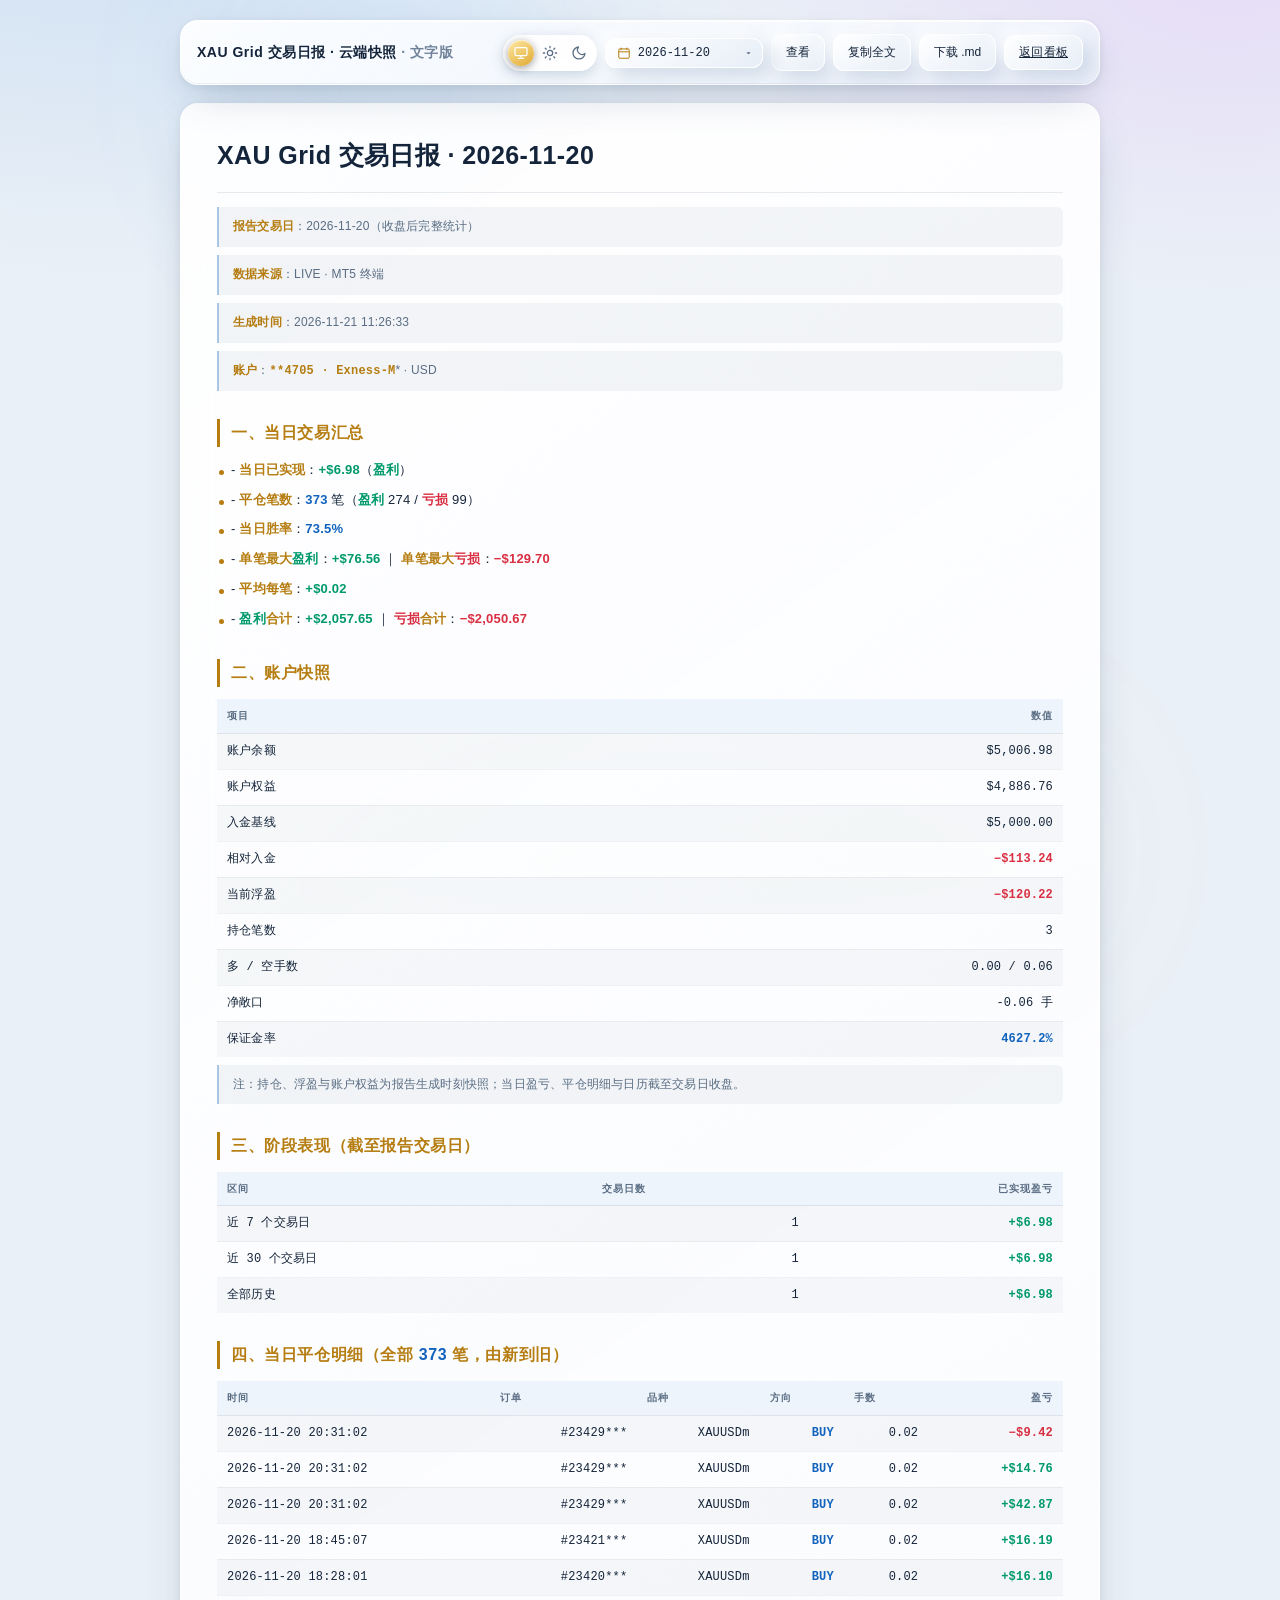
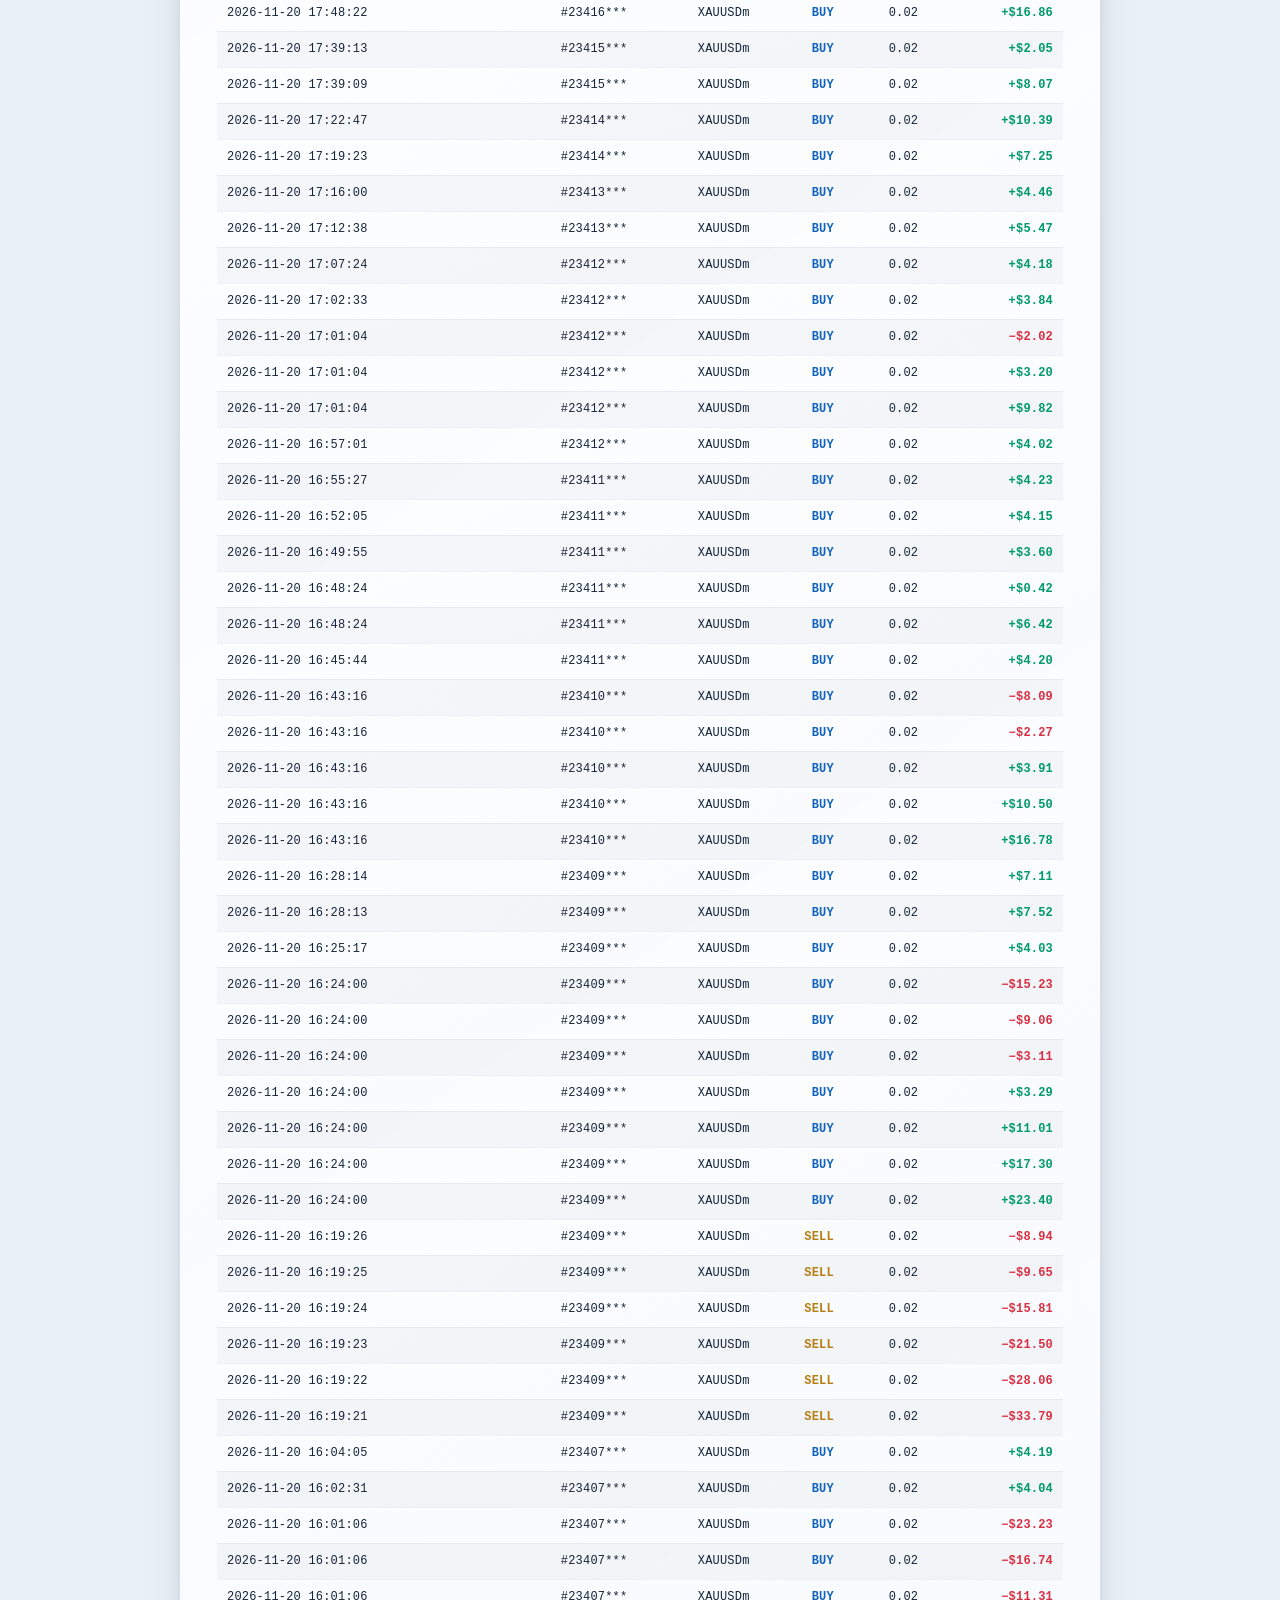
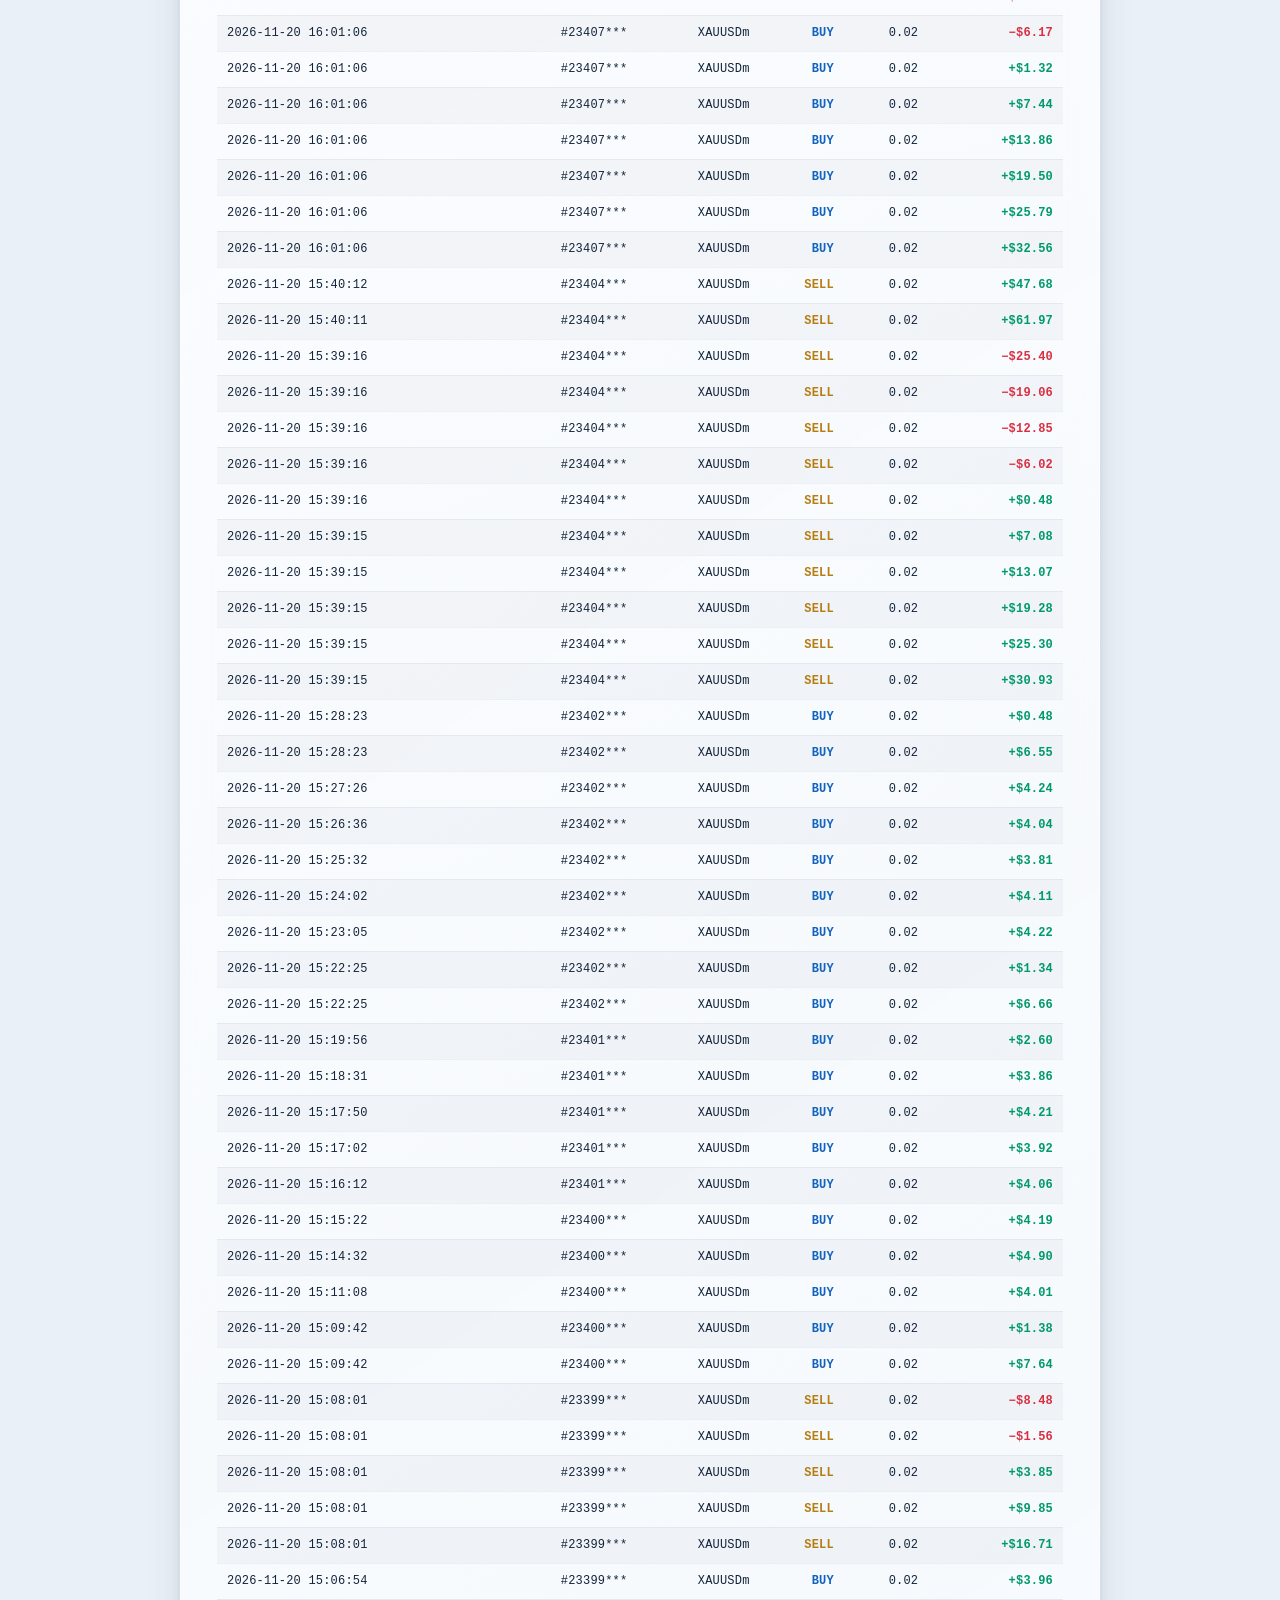
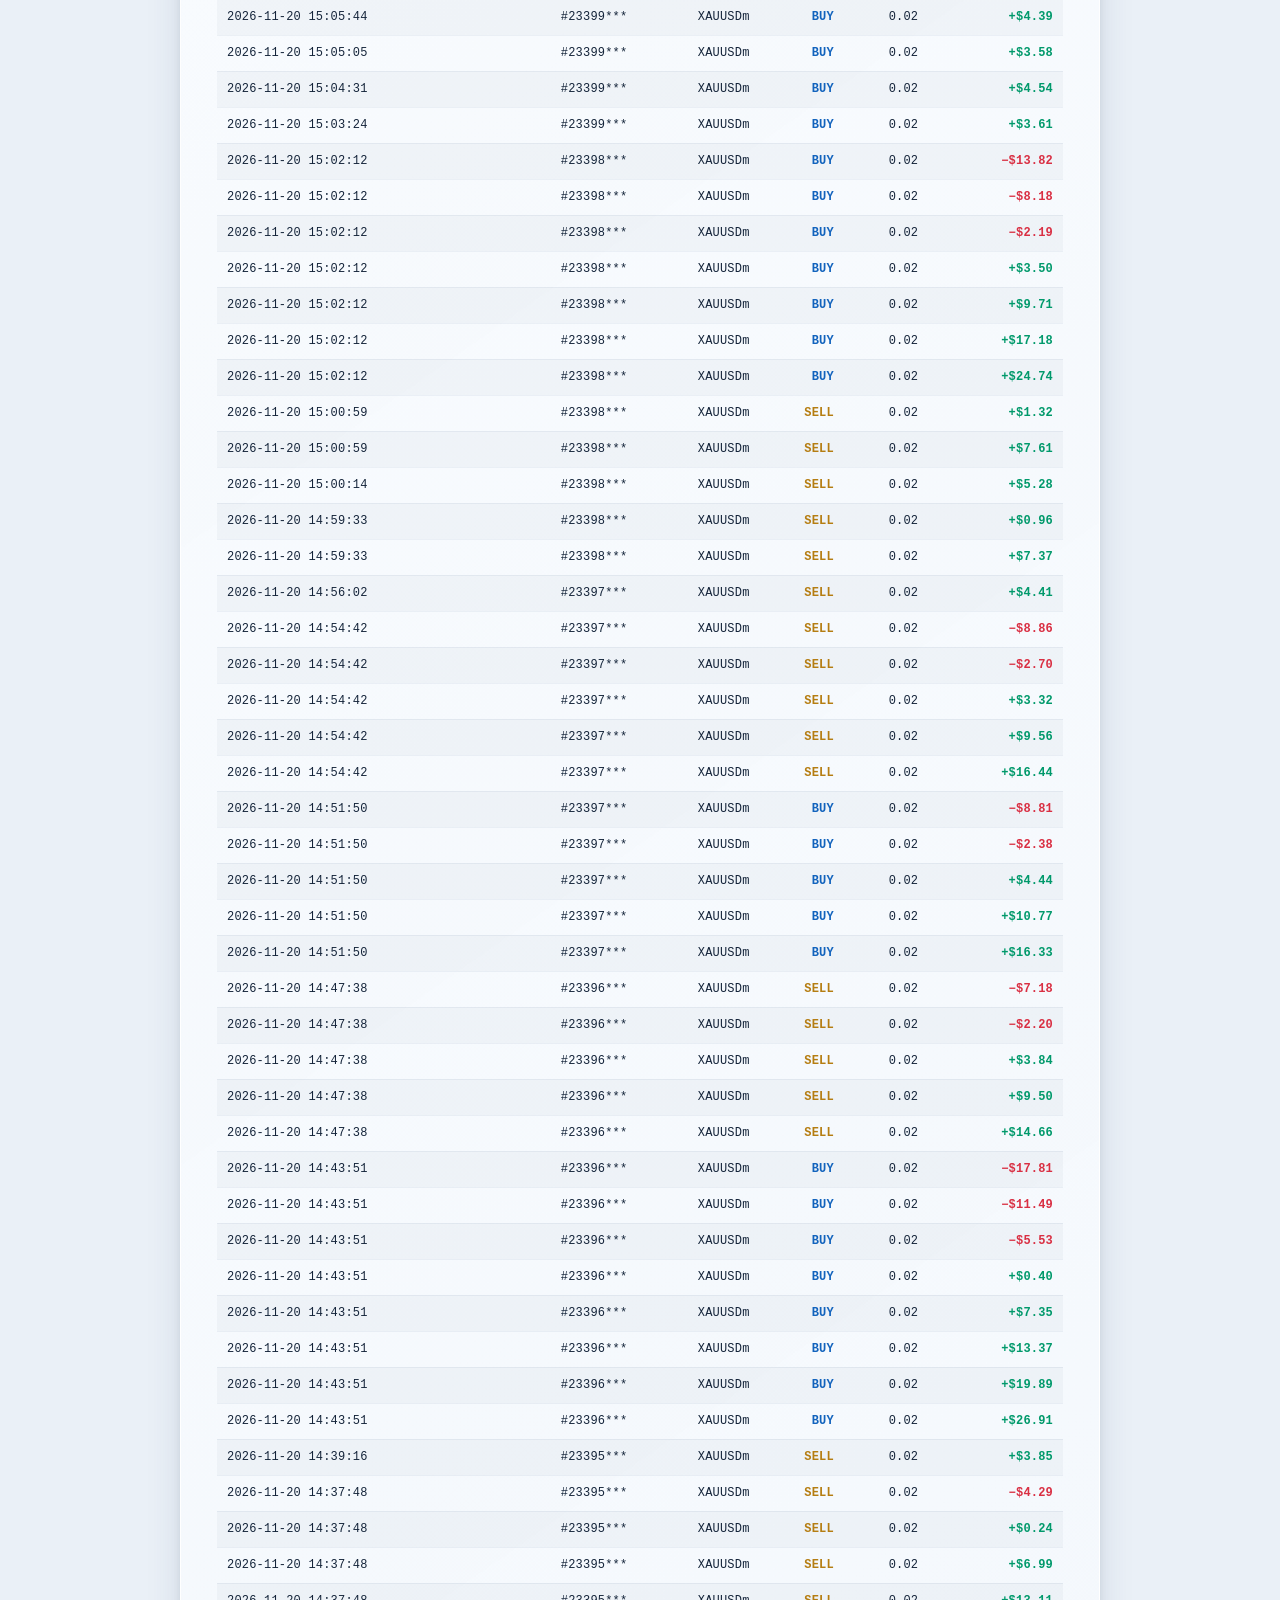
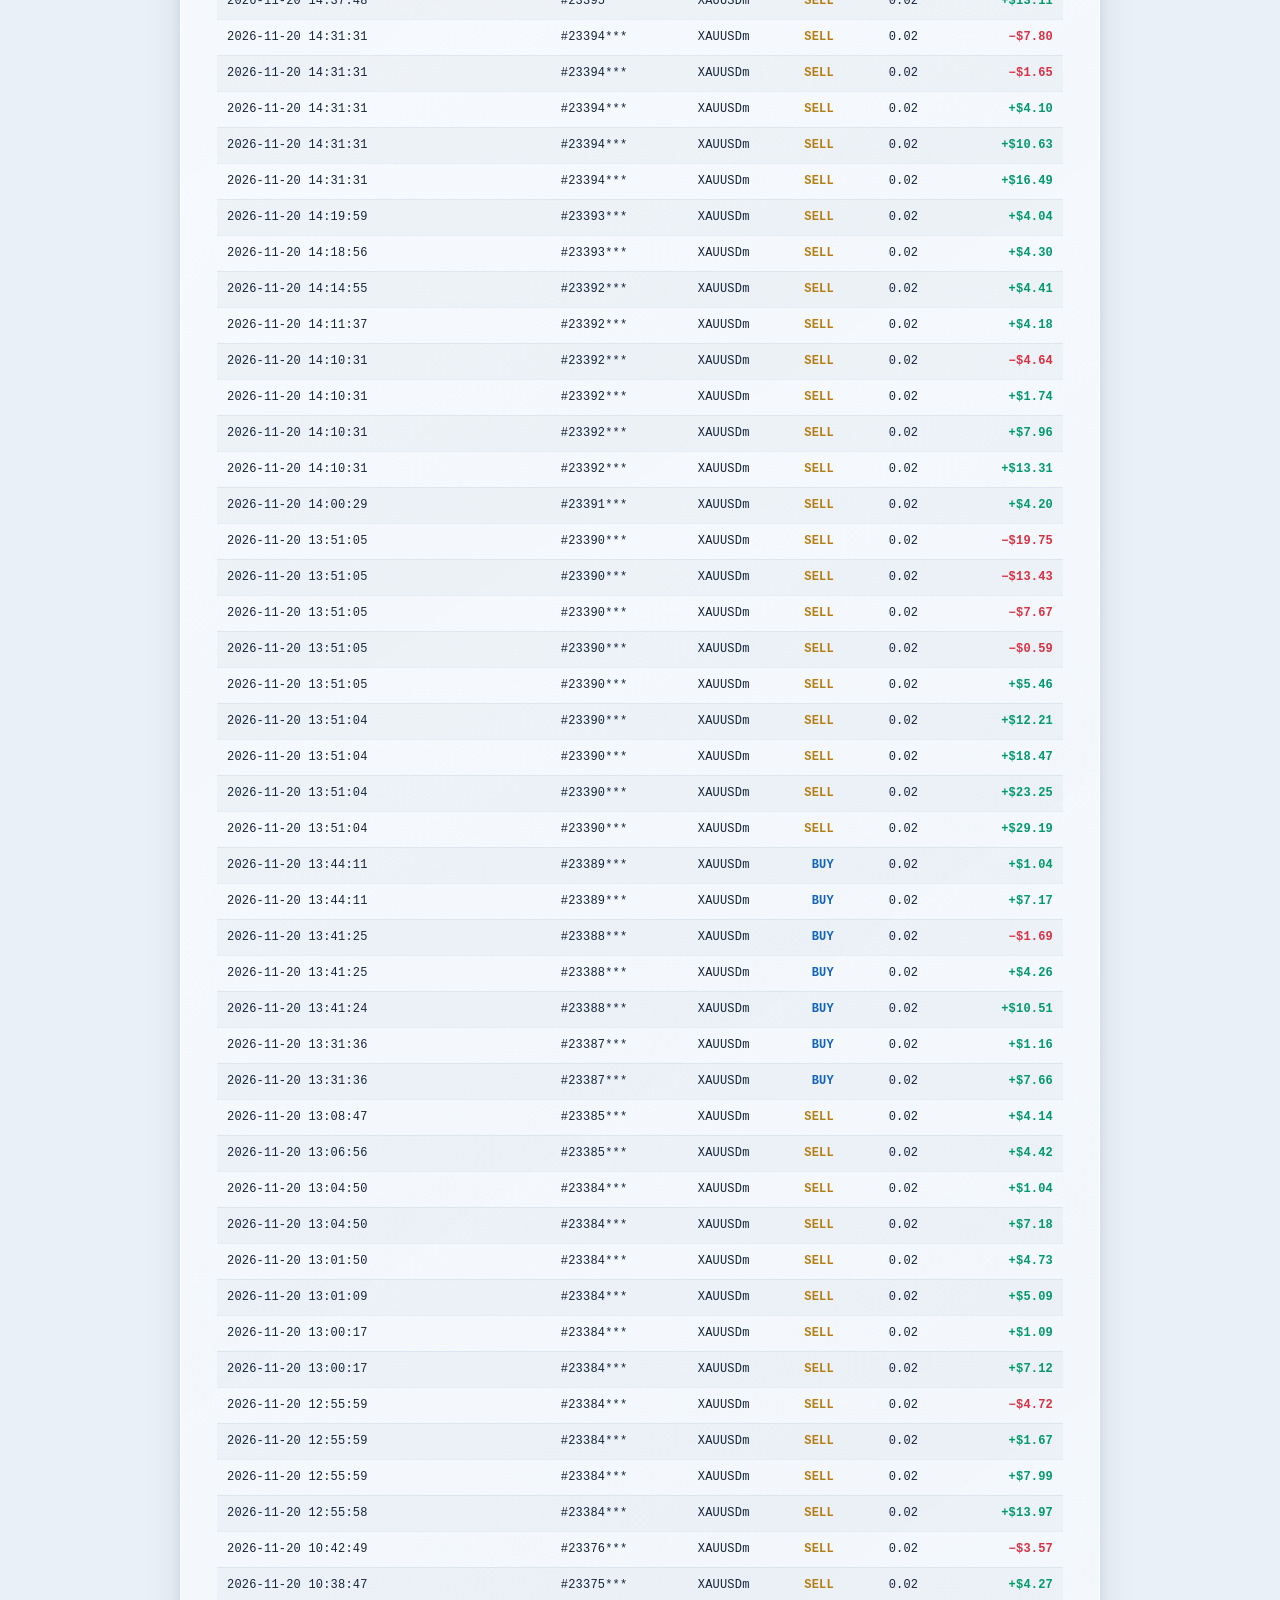
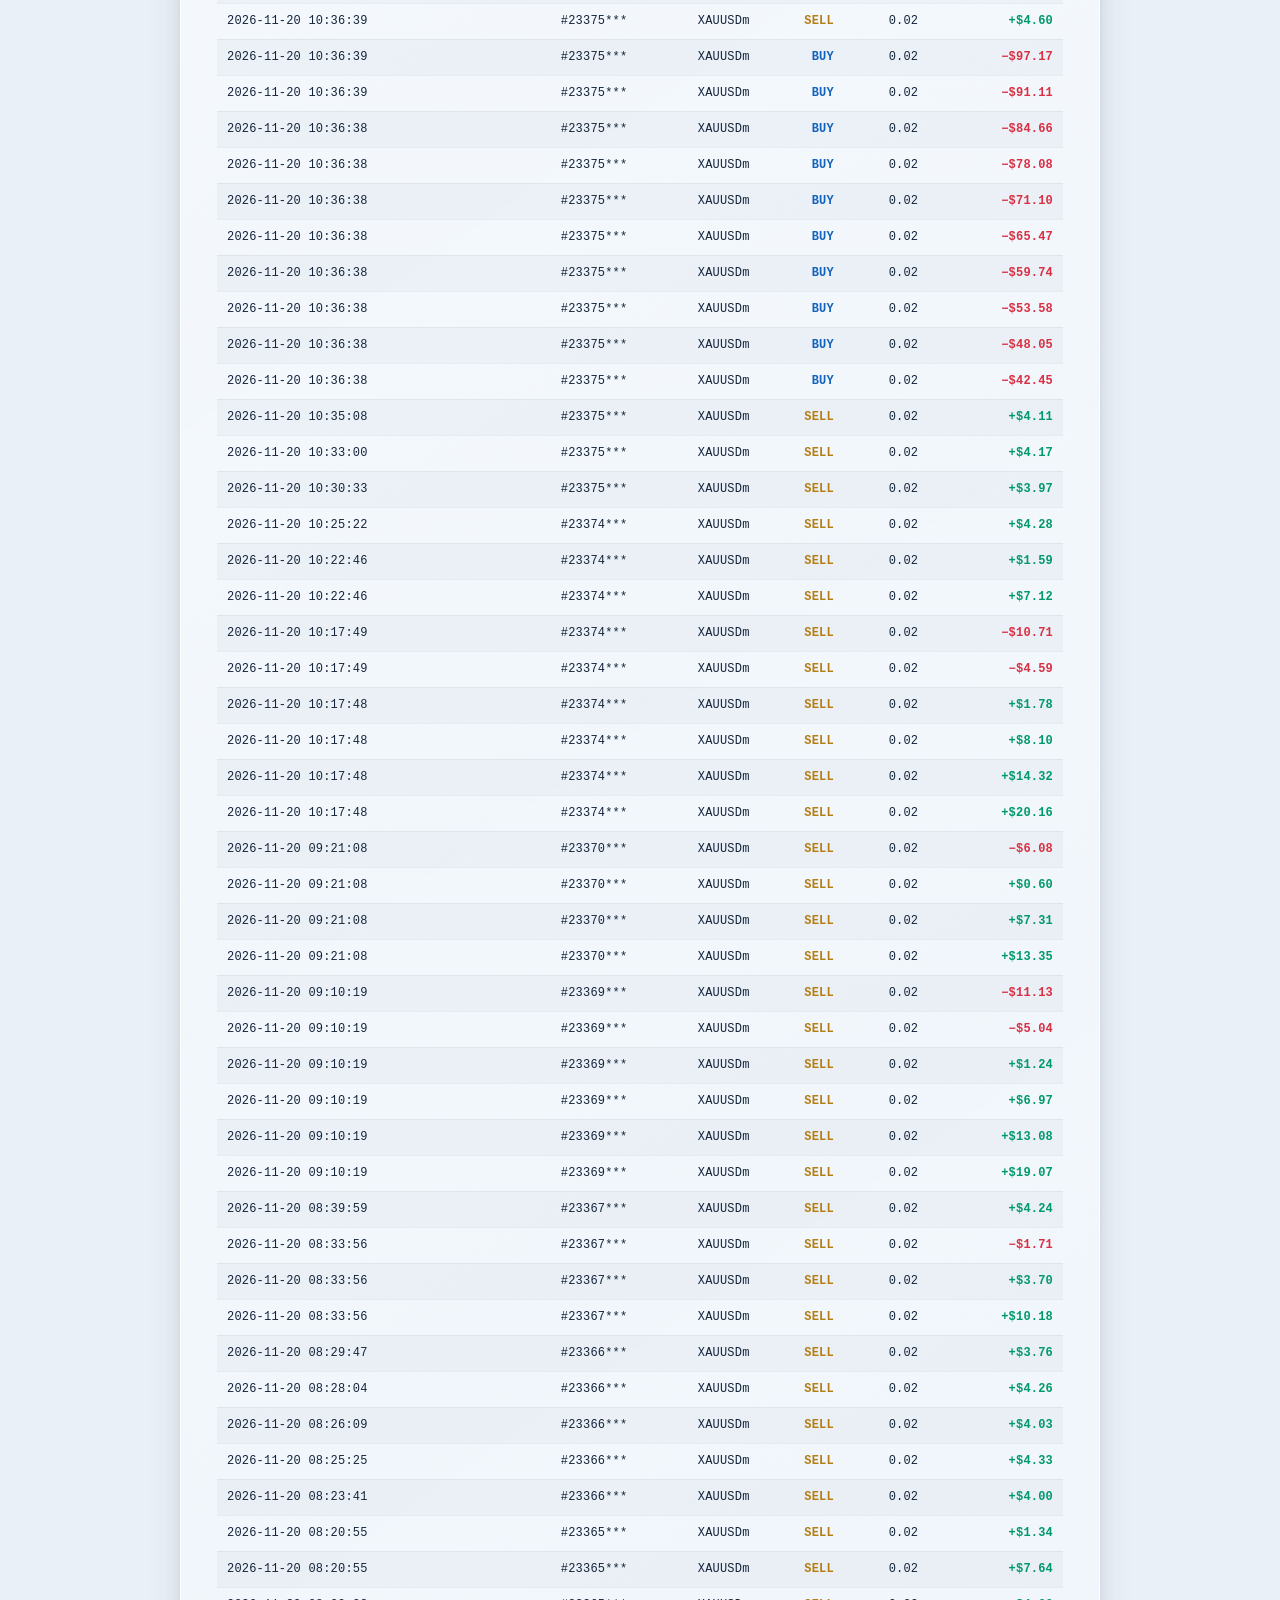
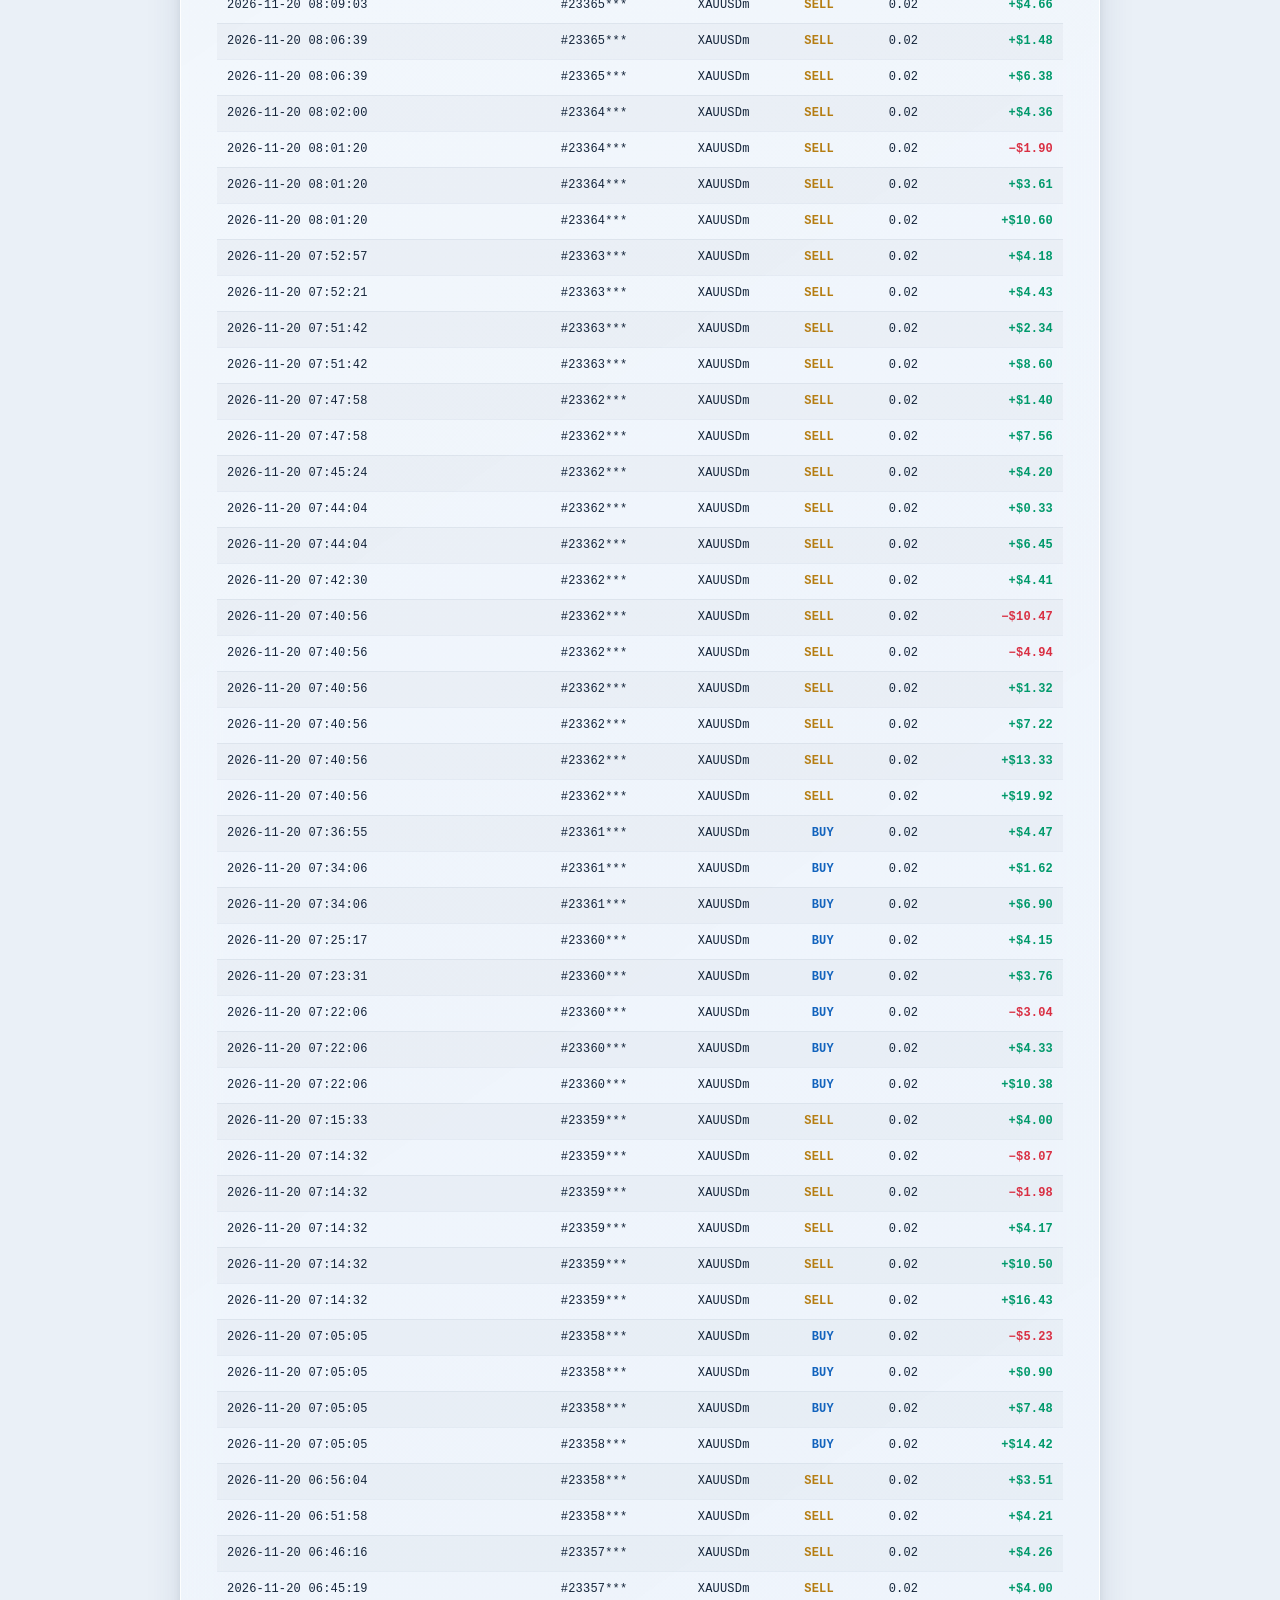
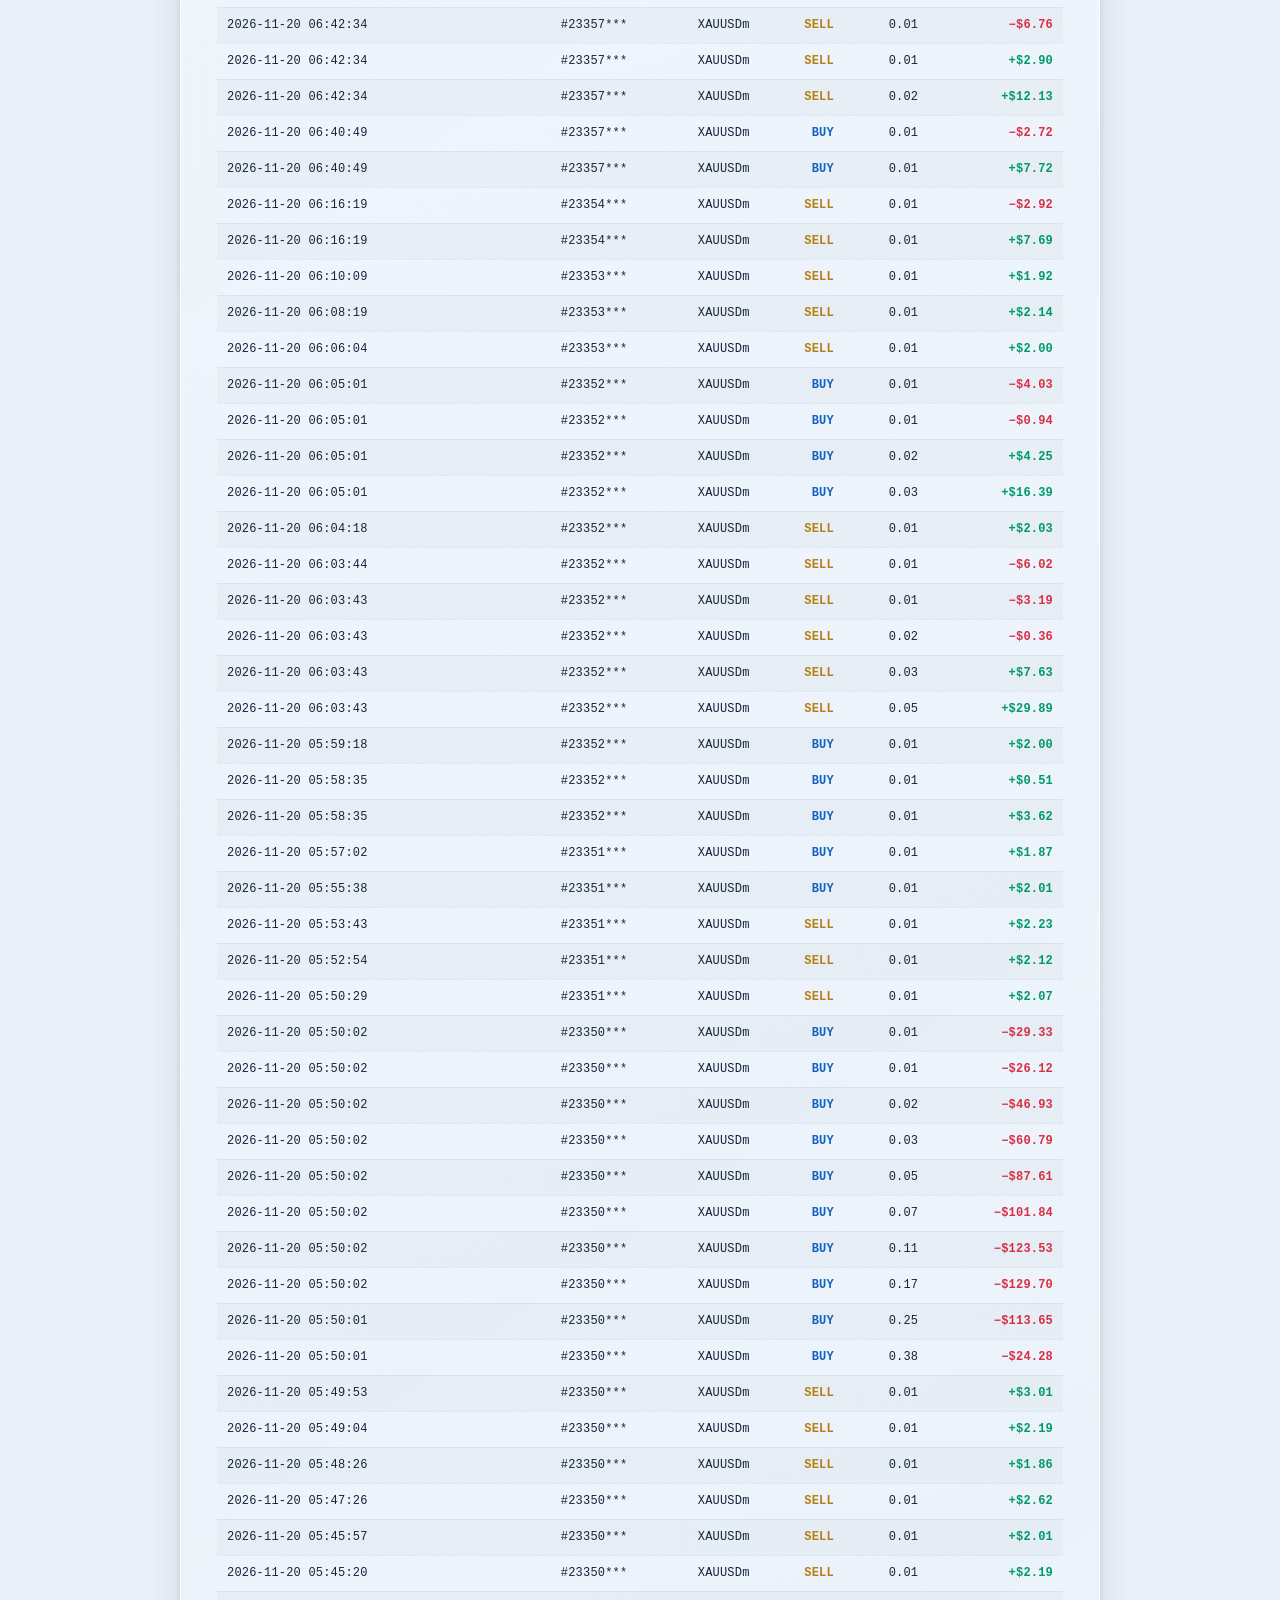
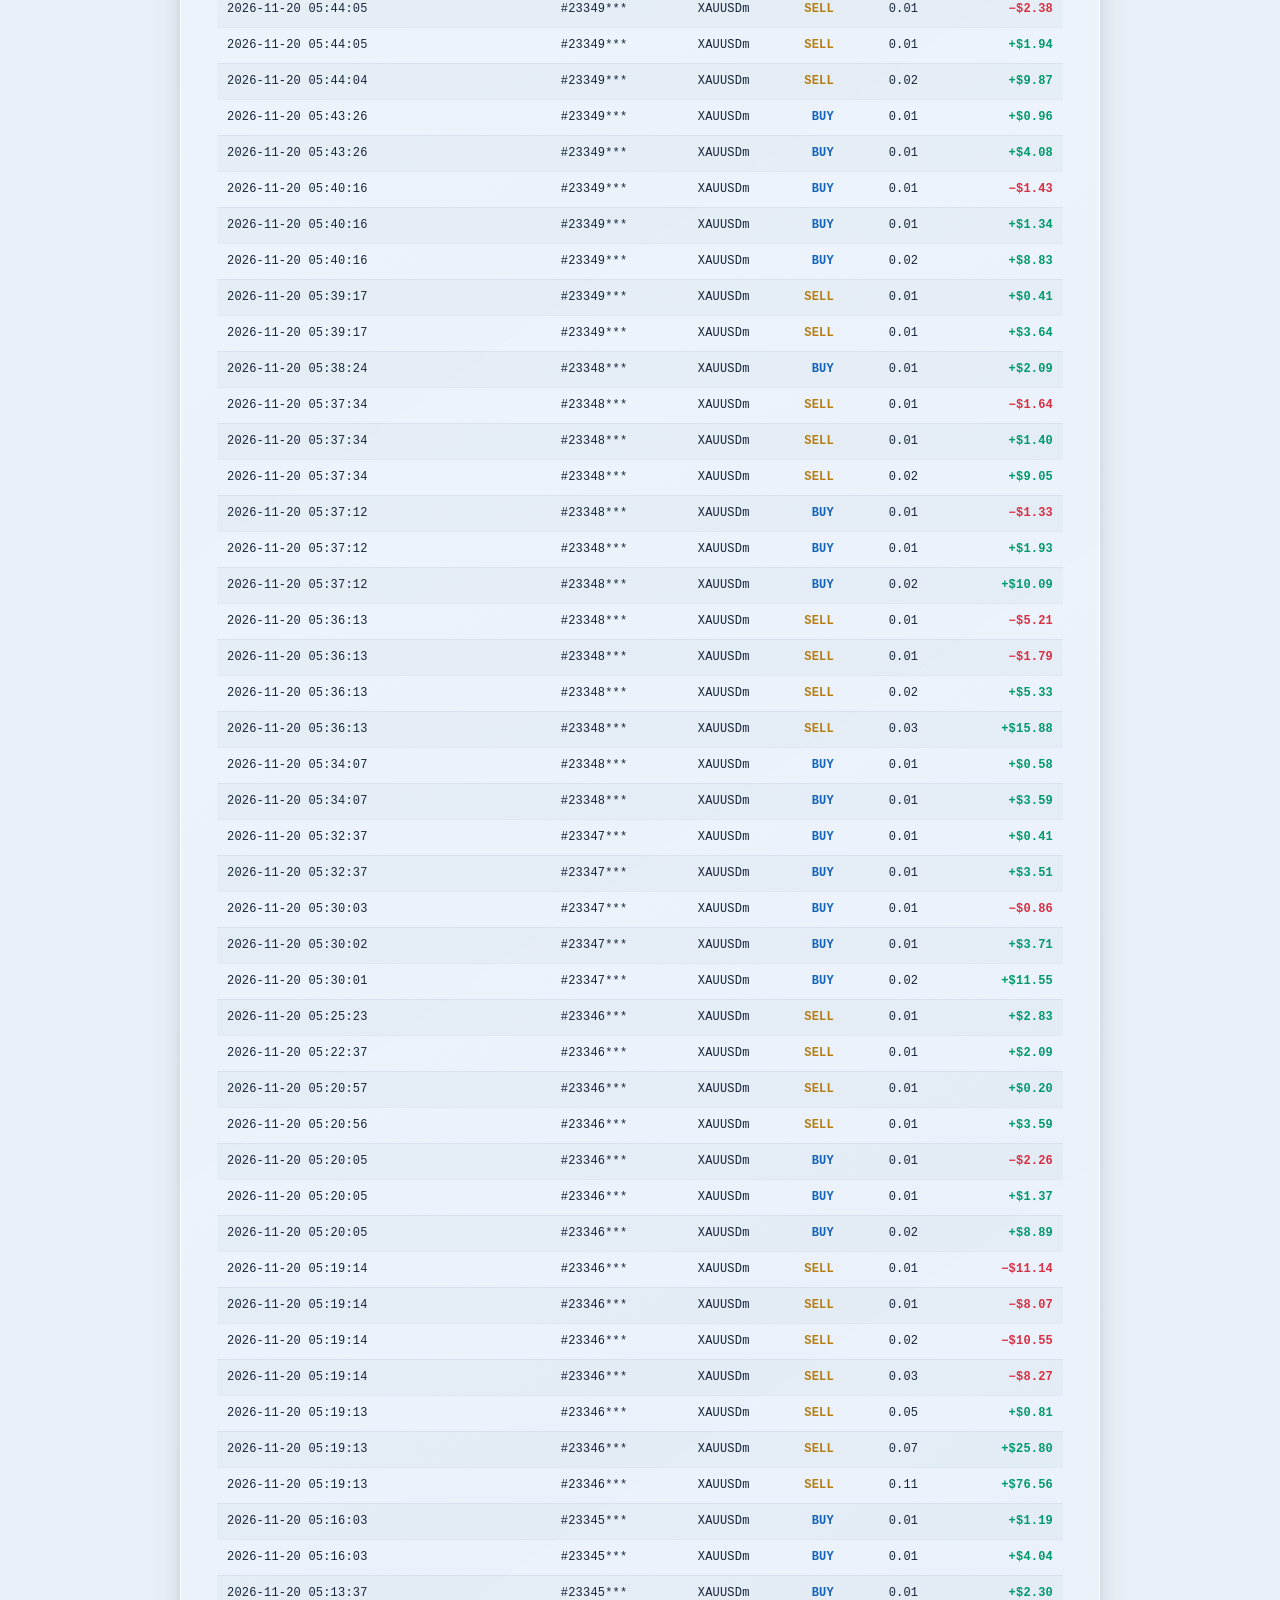
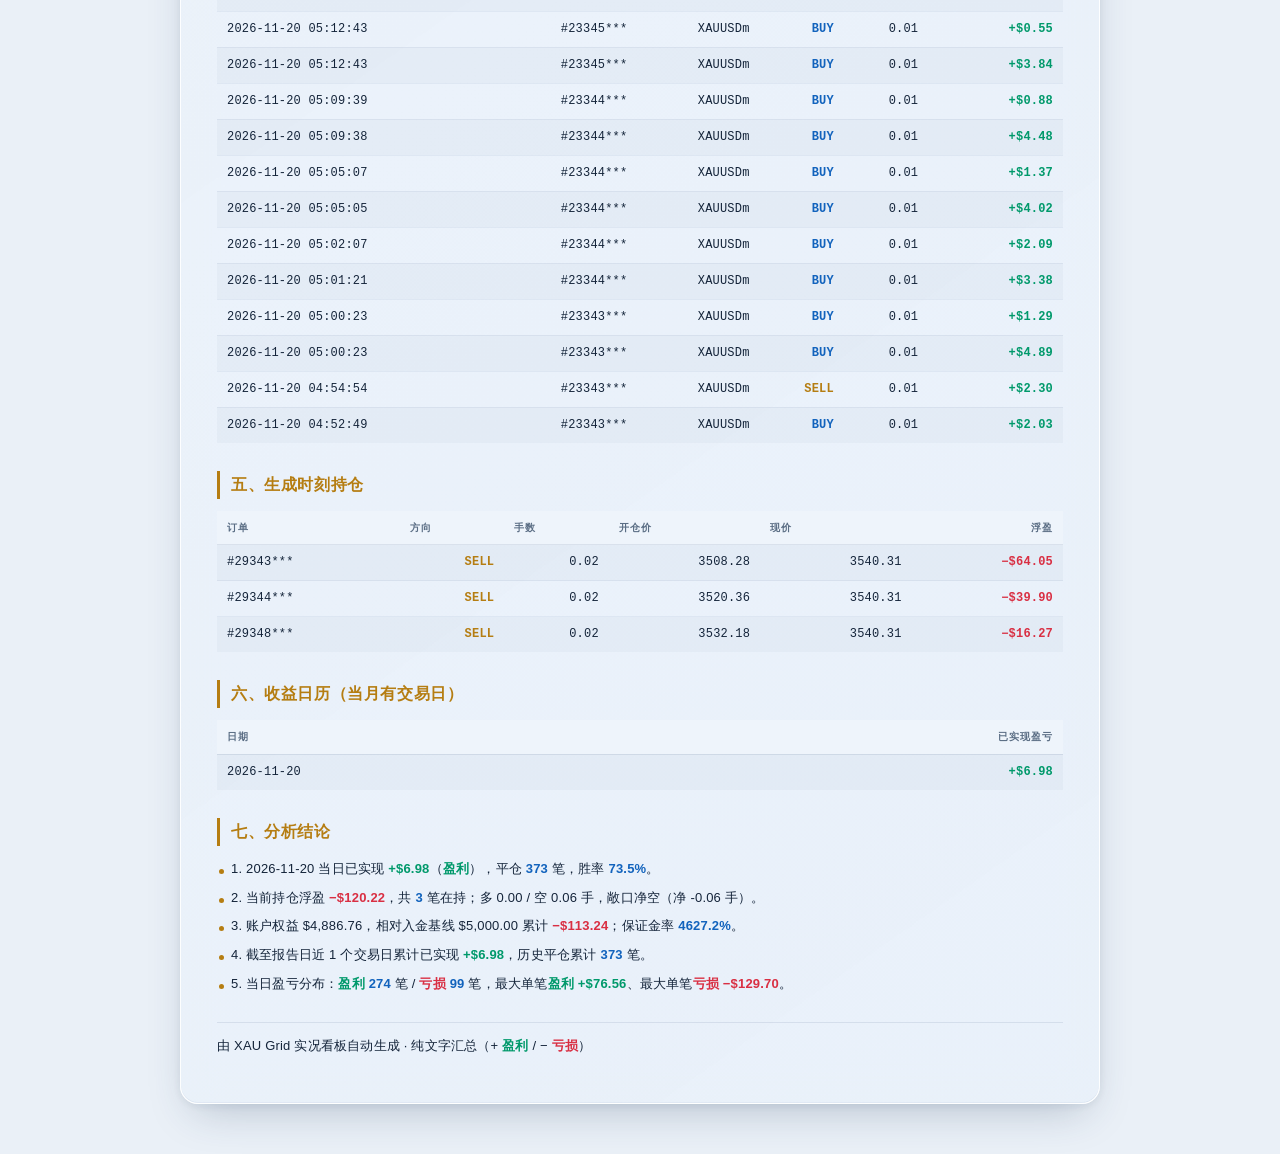
==== commit d167e70d: "update snapshot 2026-11-21 19:26:34" ====
--- a/report.html
+++ b/report.html
@@ -23,48 +23,50 @@
 <script>window.__XAU_STATIC__ = true;  // publish.py: 静态托管强制静态模式</script>
 </head>
 <body>
-<div class="bar">
-  <b>XAU Grid 交易日报 <span style="color:var(--subtle)">· 文字版</span></b>
-  <span class="theme" id="themeLabel"></span>
-
-  <!-- 主题切换：跟随系统 / 浅色 / 深色 -->
-  <div class="theme-toggle" id="themeToggle" data-mode="auto" role="button" tabindex="0"
-       title="主题：跟随系统（点击切换）" aria-label="主题切换">
-    <span class="tt-knob"></span>
-    <span class="tt-ico tt-auto" title="跟随系统">
-      <svg viewBox="0 0 24 24"><circle cx="12" cy="12" r="4"/><path d="M12 2v2M12 20v2M4.9 4.9l1.4 1.4M17.7 17.7l1.4 1.4M2 12h2M20 12h2M4.9 19.1l1.4-1.4M17.7 6.3l1.4-1.4"/></svg>
-    </span>
-    <span class="tt-ico tt-sun" title="浅色">
-      <svg viewBox="0 0 24 24"><circle cx="12" cy="12" r="4"/><path d="M12 2v2M12 20v2M4.9 4.9l1.4 1.4M17.7 17.7l1.4 1.4M2 12h2M20 12h2M4.9 19.1l1.4-1.4M17.7 6.3l1.4-1.4"/></svg>
-    </span>
-    <span class="tt-ico tt-moon" title="深色">
-      <svg viewBox="0 0 24 24"><path d="M21 12.8A9 9 0 1 1 11.2 3a7 7 0 0 0 9.8 9.8z"/></svg>
-    </span>
+<div class="report-bar">
+  <div class="rb-brand">
+    <b>XAU Grid 交易日报 <span style="color:var(--subtle)">· 文字版</span></b>
   </div>
 
-  <span class="sp"></span>
-  <div class="datepick" id="datePick">
-    <button type="button" class="dp-trigger" id="dateBtn" title="选择有数据的交易日"
-            aria-haspopup="dialog" aria-expanded="false">
-      <svg viewBox="0 0 24 24" aria-hidden="true"><rect x="3" y="5" width="18" height="16" rx="2"/><path d="M7 3v4M17 3v4M3 10h18"/></svg>
-      <span id="dateLabel">载入日期…</span><span class="caret">▾</span>
-    </button>
-    <div class="dp-panel" id="dpPanel" role="dialog" aria-label="选择交易日" hidden>
-      <div class="dp-head">
-        <button type="button" class="dp-nav" id="dpPrev" aria-label="上个月">‹</button>
-        <strong id="dpMonth"></strong>
-        <button type="button" class="dp-nav" id="dpNext" aria-label="下个月">›</button>
+  <div class="rb-actions">
+    <!-- 主题切换：跟随系统 / 浅色 / 深色 -->
+    <div class="theme-toggle" id="themeToggle" data-mode="auto" role="button" tabindex="0"
+         title="主题：跟随系统（点击切换）" aria-label="主题切换">
+      <span class="tt-knob"></span>
+      <span class="tt-ico tt-auto" title="跟随系统">
+        <svg viewBox="0 0 24 24"><rect x="3" y="4" width="18" height="12" rx="2"/><path d="M8 20h8M12 16v4"/></svg>
+      </span>
+      <span class="tt-ico tt-sun" title="浅色">
+        <svg viewBox="0 0 24 24"><circle cx="12" cy="12" r="4"/><path d="M12 2v2M12 20v2M4.9 4.9l1.4 1.4M17.7 17.7l1.4 1.4M2 12h2M20 12h2M4.9 19.1l1.4-1.4M17.7 6.3l1.4-1.4"/></svg>
+      </span>
+      <span class="tt-ico tt-moon" title="深色">
+        <svg viewBox="0 0 24 24"><path d="M21 12.8A9 9 0 1 1 11.2 3a7 7 0 0 0 9.8 9.8z"/></svg>
+      </span>
+    </div>
+
+    <div class="datepick" id="datePick">
+      <button type="button" class="dp-trigger" id="dateBtn" title="选择有数据的交易日"
+              aria-haspopup="dialog" aria-expanded="false">
+        <svg viewBox="0 0 24 24" aria-hidden="true"><rect x="3" y="5" width="18" height="16" rx="2"/><path d="M7 3v4M17 3v4M3 10h18"/></svg>
+        <span id="dateLabel">载入日期…</span><span class="caret">▾</span>
+      </button>
+      <div class="dp-panel" id="dpPanel" role="dialog" aria-label="选择交易日" hidden>
+        <div class="dp-head">
+          <button type="button" class="dp-nav" id="dpPrev" aria-label="上个月">‹</button>
+          <strong id="dpMonth"></strong>
+          <button type="button" class="dp-nav" id="dpNext" aria-label="下个月">›</button>
+        </div>
+        <div class="dp-week"><span>一</span><span>二</span><span>三</span><span>四</span><span>五</span><span>六</span><span>日</span></div>
+        <div class="dp-grid" id="dpGrid"></div>
+        <div class="dp-foot"><small>灰色日期无平仓数据</small>
+          <button type="button" class="dp-latest" id="dpLatest">最新有数据日</button></div>
       </div>
-      <div class="dp-week"><span>一</span><span>二</span><span>三</span><span>四</span><span>五</span><span>六</span><span>日</span></div>
-      <div class="dp-grid" id="dpGrid"></div>
-      <div class="dp-foot"><small>灰色日期无平仓数据</small>
-        <button type="button" class="dp-latest" id="dpLatest">最新有数据日</button></div>
     </div>
+    <button id="goBtn">查看</button>
+    <button id="copyBtn">复制全文</button>
+    <button id="dlBtn">下载 .md</button>
+    <a class="btn" href="index.html">返回看板</a>
   </div>
-  <button id="goBtn">查看</button>
-  <button id="copyBtn">复制全文</button>
-  <button id="dlBtn">下载 .md</button>
-  <a class="btn" href="index.html">返回看板</a>
 </div>
 <article id="md"><div id="tip">正在读取日报正文…</div></article>
 
--- a/assets/css/report.css
+++ b/assets/css/report.css
@@ -18,8 +18,12 @@
 
 body{padding:20px 26px 50px;line-height:1.75}
 
-/* —— 顶部工具条：玻璃胶囊 —— */
-.bar{
+/* —— 顶部工具条：玻璃胶囊 ——
+ * 注意：不要用 .bar，会和看板“敞口进度条”的 .bar 冲突（height:10px + overflow:hidden）。
+ * 工具栏必须独立类名，避免被压扁后裁掉导航按钮。
+ */
+.report-bar{
+  position:relative;z-index:20;overflow:visible;
   max-width:920px;margin:0 auto 18px;display:flex;align-items:center;gap:12px;flex-wrap:wrap;
   padding:13px 16px;
   background:var(--glass-bg);
@@ -27,10 +31,10 @@
   border:1px solid var(--glass-border);border-radius:var(--radius);
   box-shadow:var(--glass-shadow),var(--glass-inner);
 }
-.bar b{font-size:14px;letter-spacing:.5px}
-.bar .sp{flex:1}
-.bar .theme{font-size:11px;color:var(--muted);white-space:nowrap}
-.bar a.btn{line-height:1.2}
+.rb-brand{display:flex;align-items:center;gap:10px;min-width:0}
+.rb-actions{display:flex;align-items:center;gap:8px;flex-wrap:wrap;justify-content:flex-end;margin-left:auto}
+.report-bar b{font-size:14px;letter-spacing:.5px}
+.report-bar a.btn{line-height:1.2}
 
 /* —— 自定义交易日选择器 —— */
 .datepick{position:relative}
@@ -40,7 +44,9 @@
 .dp-trigger .caret{margin-left:auto;color:var(--muted);font-size:10px}
 .dp-panel{
   position:absolute;right:0;top:calc(100% + 7px);z-index:40;width:296px;
-  background:var(--glass-bg-2);
+  /* 先铺一层不透明底色，再叠玻璃渐变：日历下方是正文，纯透明会读不清 */
+  background-color:var(--panel-top);
+  background-image:var(--glass-bg-2);
   -webkit-backdrop-filter:var(--glass-blur);backdrop-filter:var(--glass-blur);
   border:1px solid var(--glass-border-hi);border-radius:14px;padding:13px;
   box-shadow:var(--glass-shadow),var(--glass-inner);
@@ -109,8 +115,10 @@
 
 @media(max-width:700px){
   body{padding:10px 10px 30px}
-  .bar{padding:9px 11px;gap:7px}
-  .bar b{font-size:12px}
+  .report-bar{padding:9px 11px;gap:7px}
+  .report-bar b{font-size:12px}
+  .rb-brand{flex:1 1 100%}
+  .rb-actions{flex:1 1 100%;margin-left:0;justify-content:flex-start;gap:6px}
   .theme-toggle{padding:3px}
   .theme-toggle .tt-ico{width:24px;height:24px}
   .theme-toggle .tt-knob{width:24px;height:24px;top:3px;left:3px}
@@ -121,7 +129,11 @@
   article h2{font-size:14px;margin-top:22px}
   article table{font-size:10px;display:block;overflow-x:auto;white-space:nowrap}
   article th,article td{padding:6px 7px}
-  .dp-panel{position:fixed;left:10px;right:10px;top:auto;bottom:10px;width:auto;
-    max-width:none;box-shadow:var(--glass-shadow)}
+  /* 关键：.report-bar 有 backdrop-filter，会成为 fixed 的包含块；
+     这里改成相对工具栏的 absolute，弹层才会出现在屏幕内。 */
+  .datepick{position:static}
+  .dp-panel{position:absolute;left:50%;right:auto;top:calc(100% + 10px);bottom:auto;
+    width:min(348px,calc(100vw - 20px));max-width:none;transform:translateX(-50%);
+    z-index:60;box-shadow:var(--glass-shadow)}
   .dp-trigger{min-width:140px}
 }
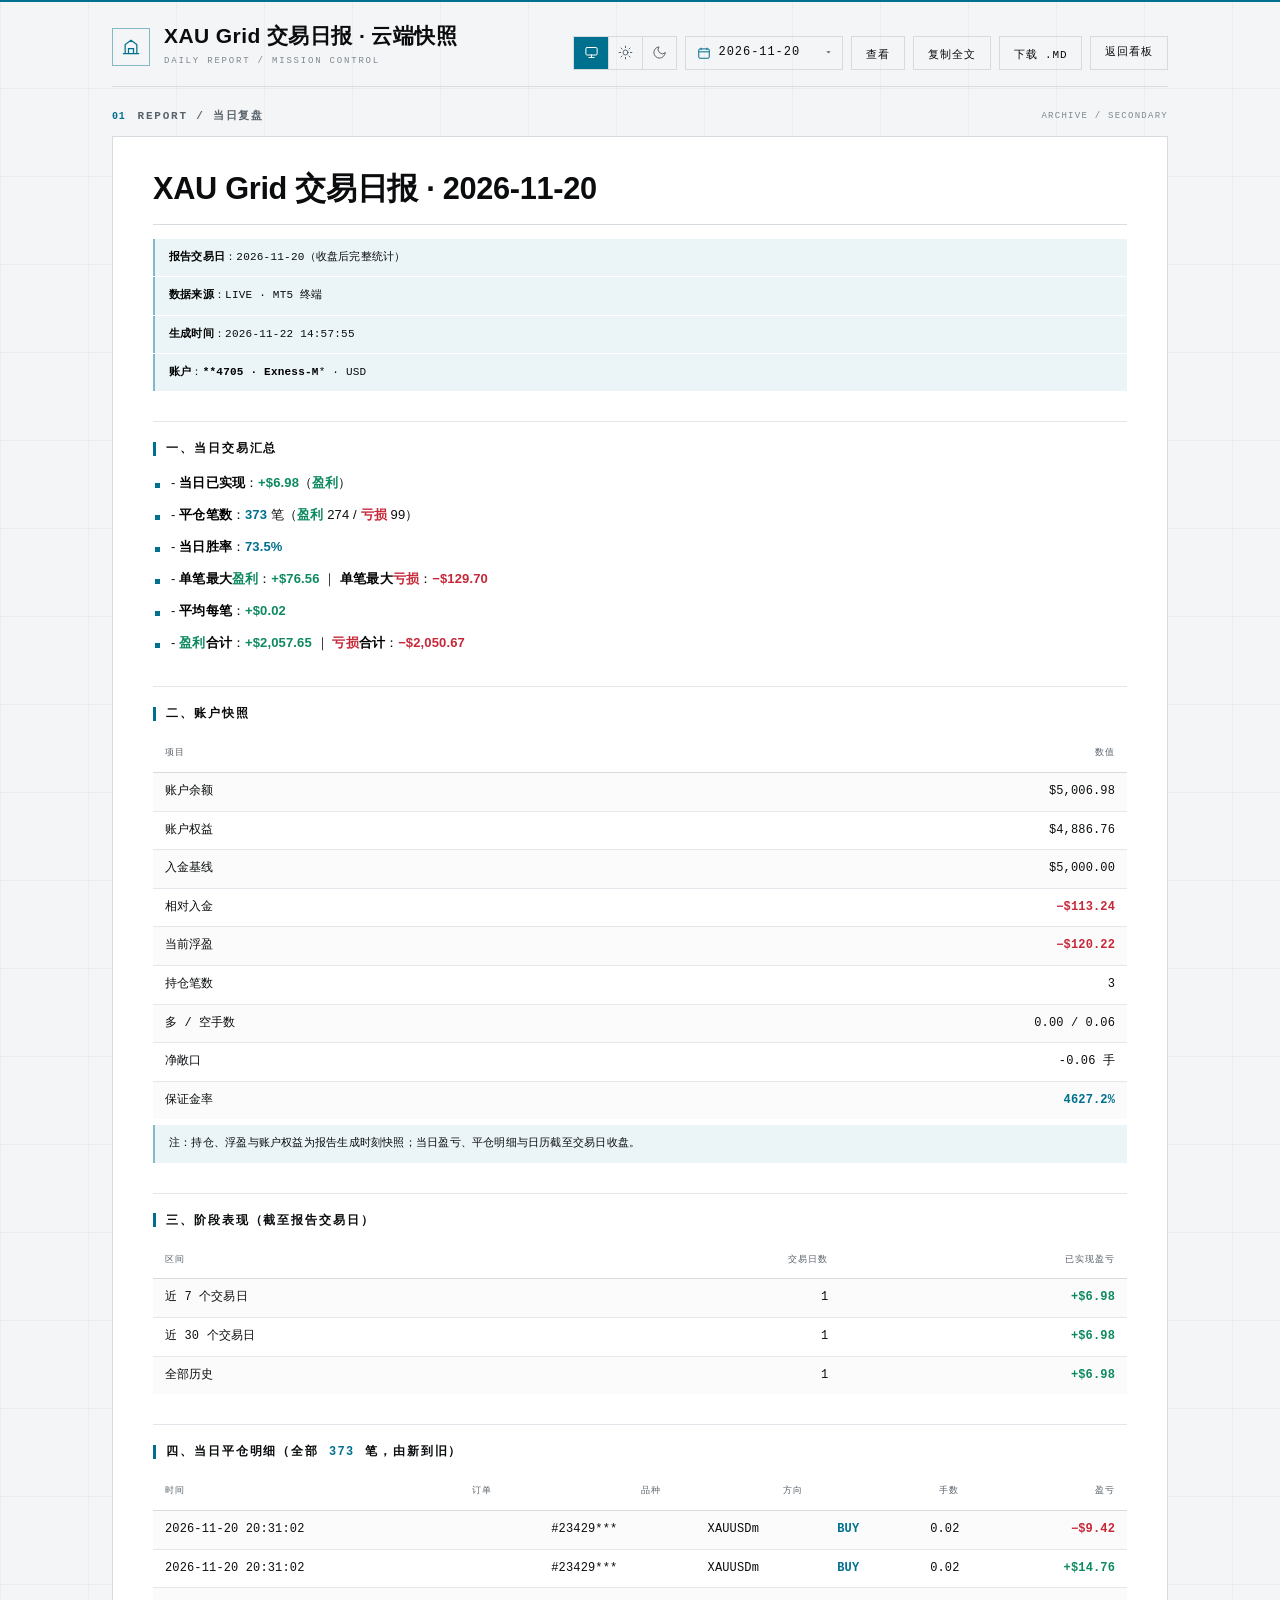
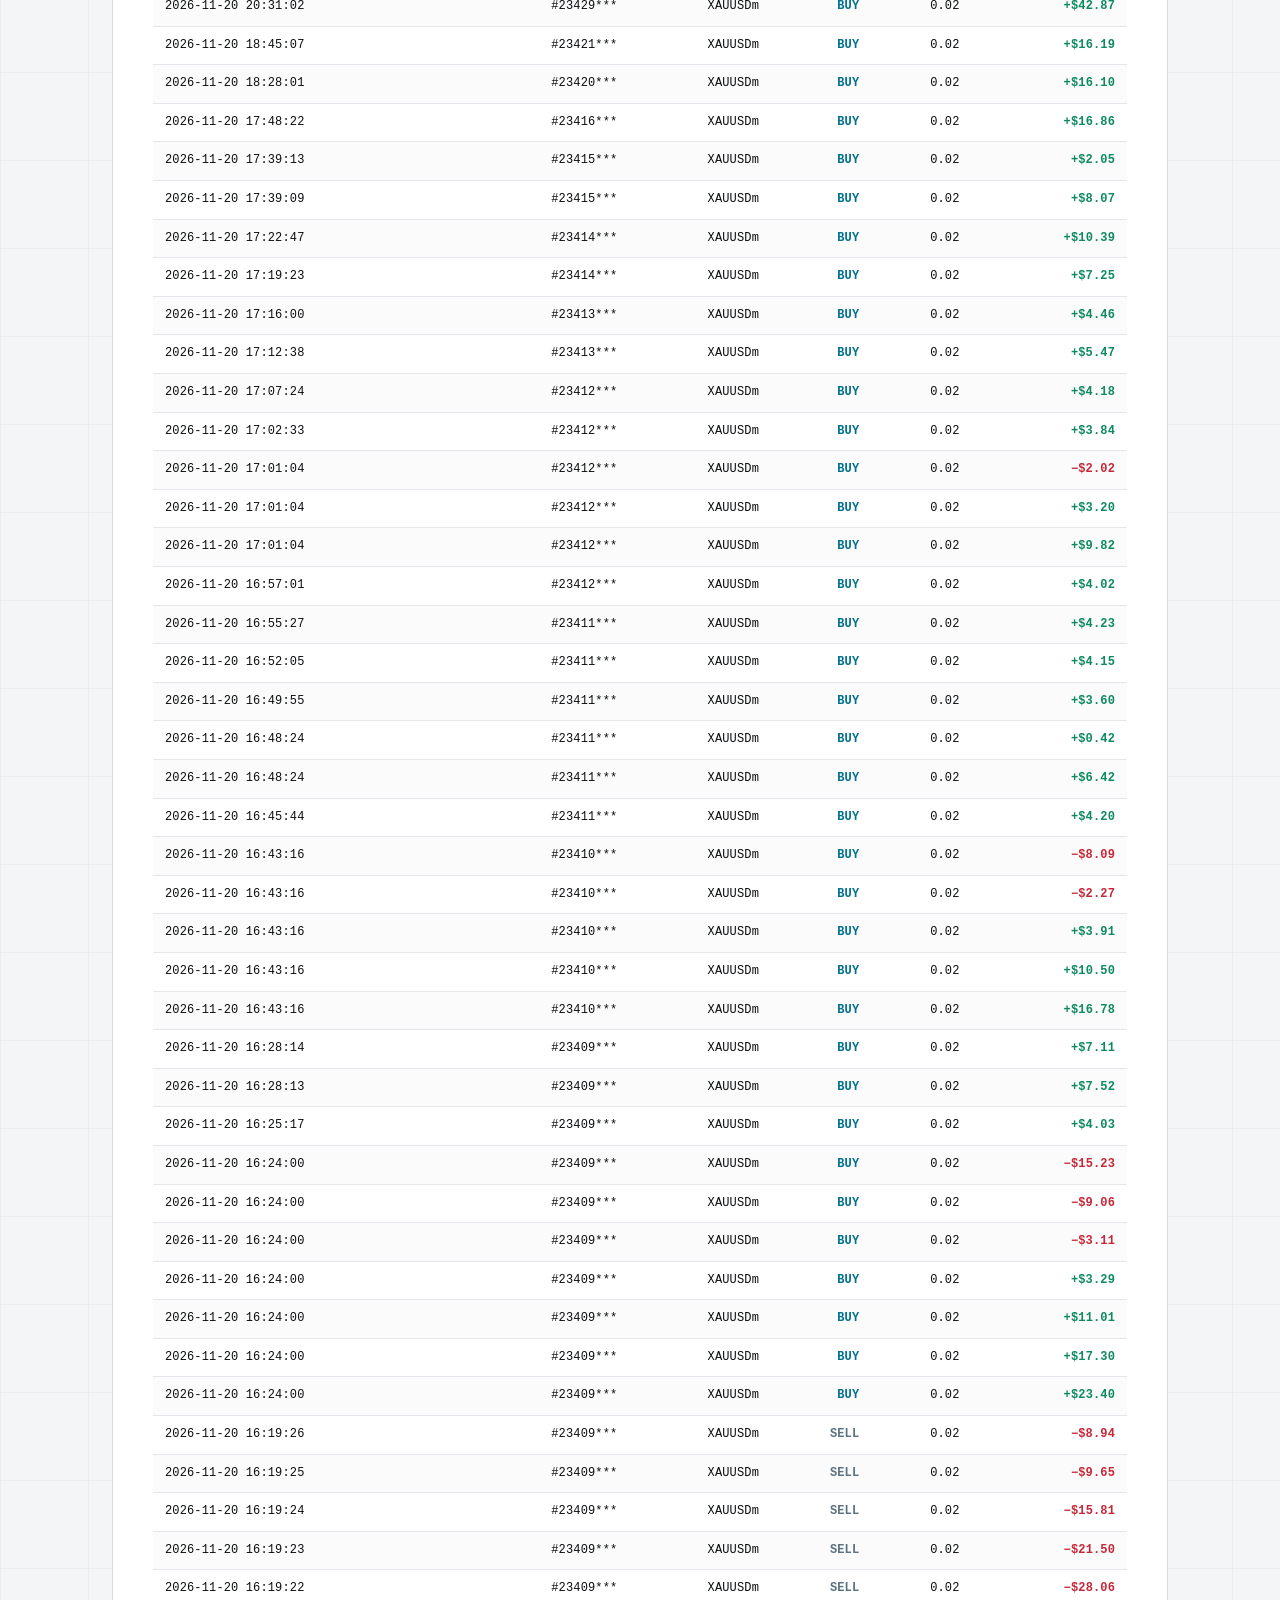
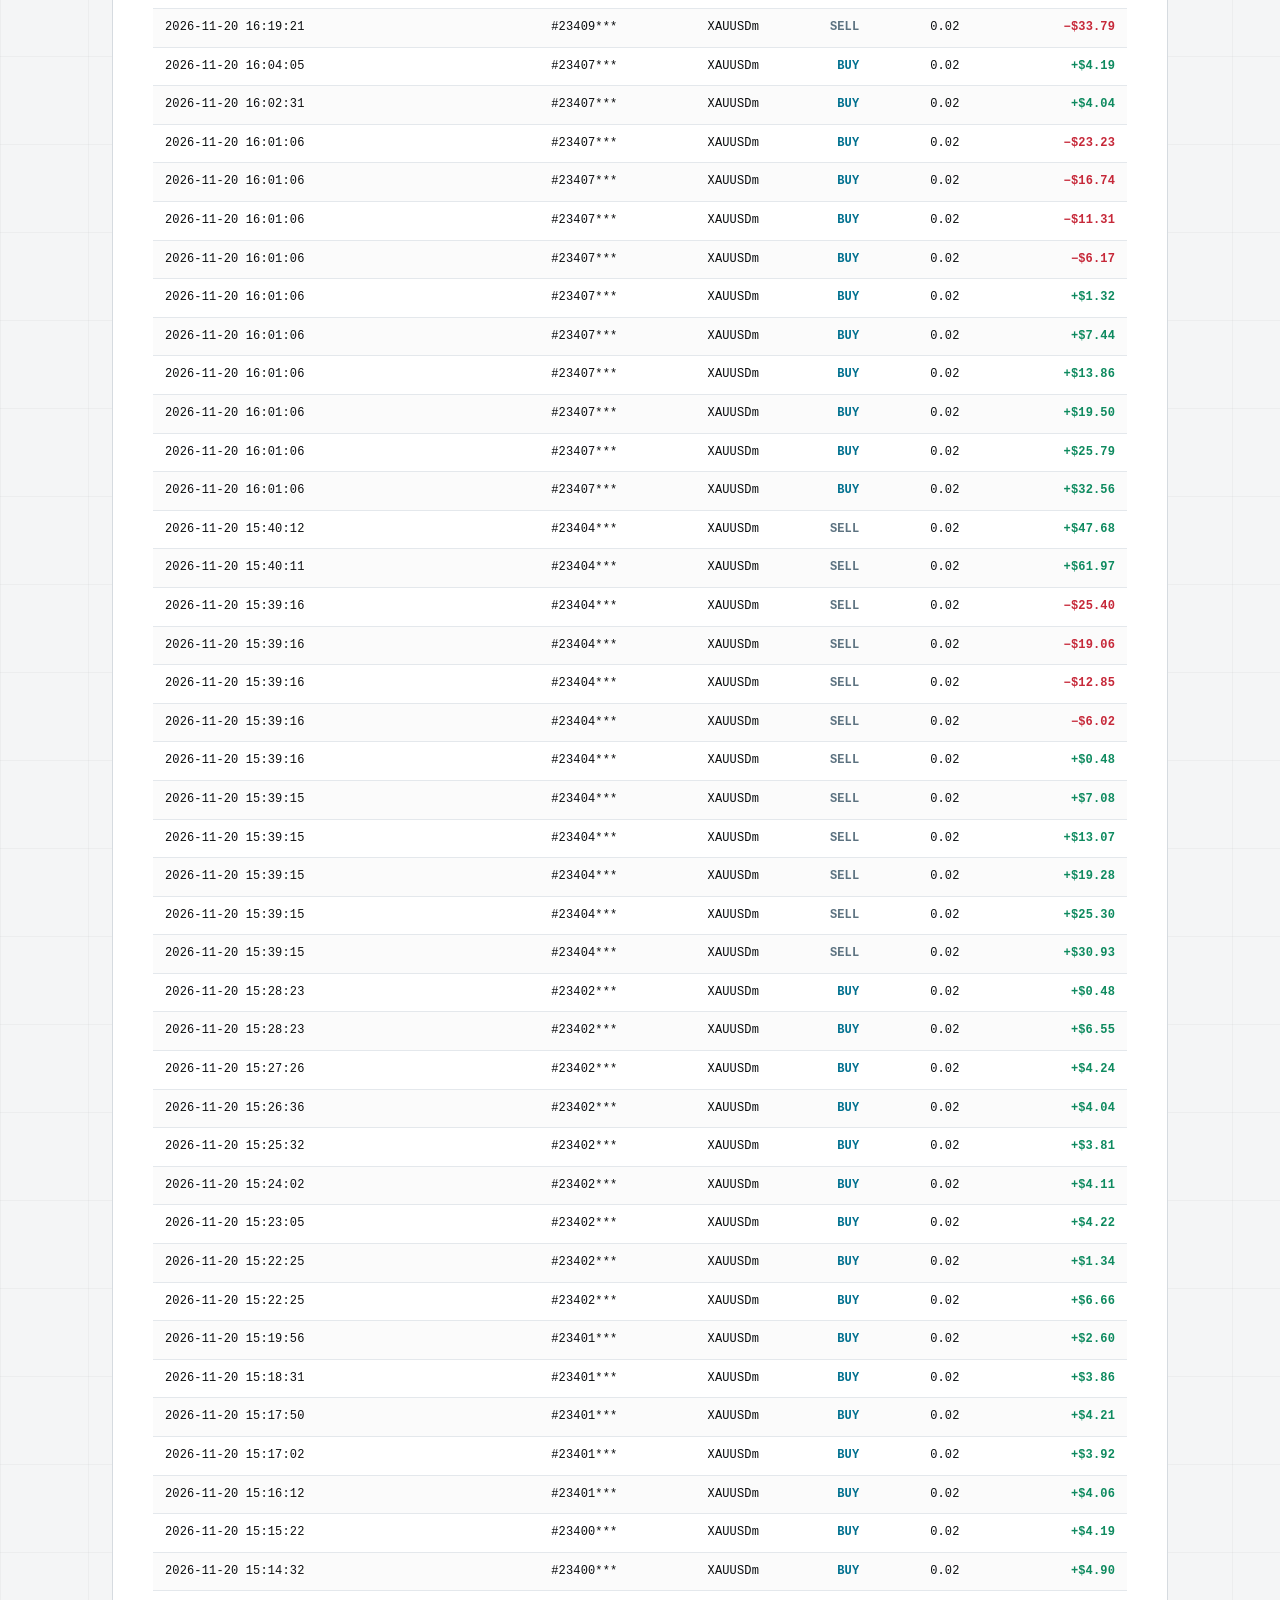
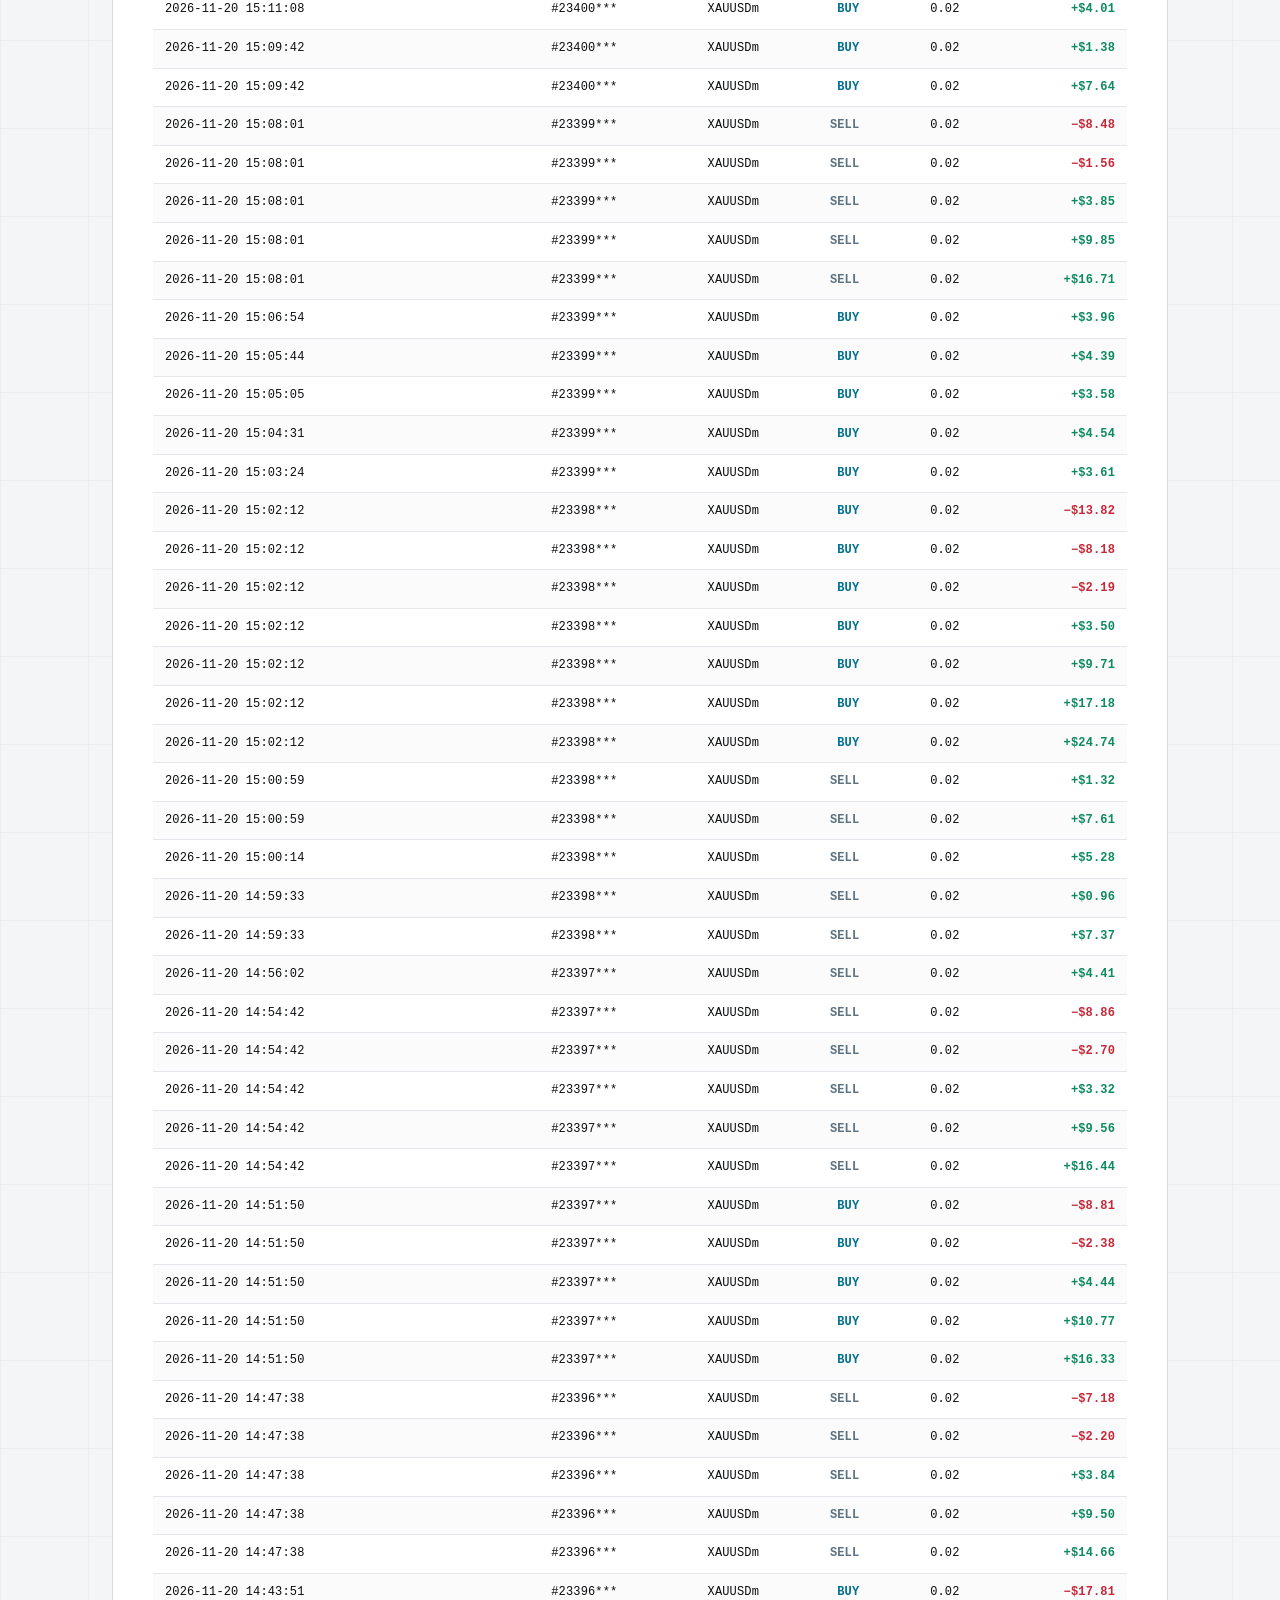
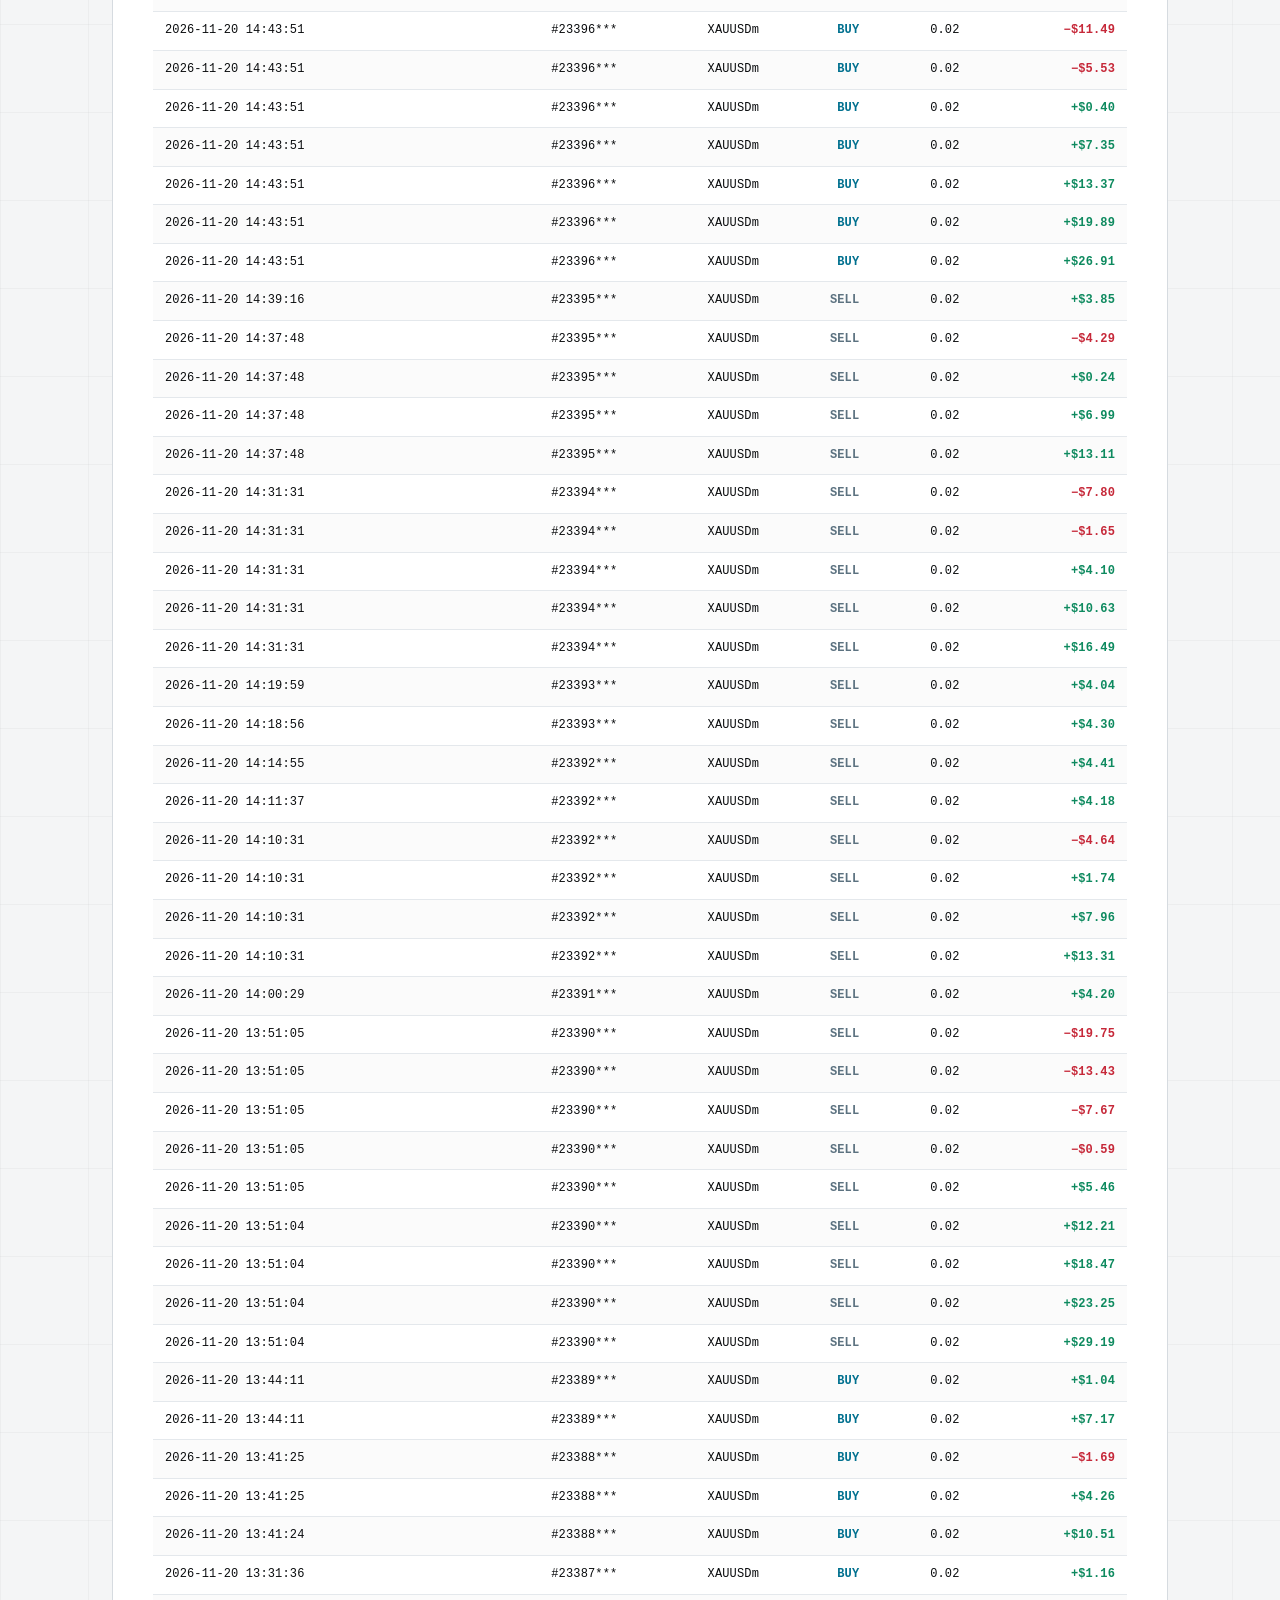
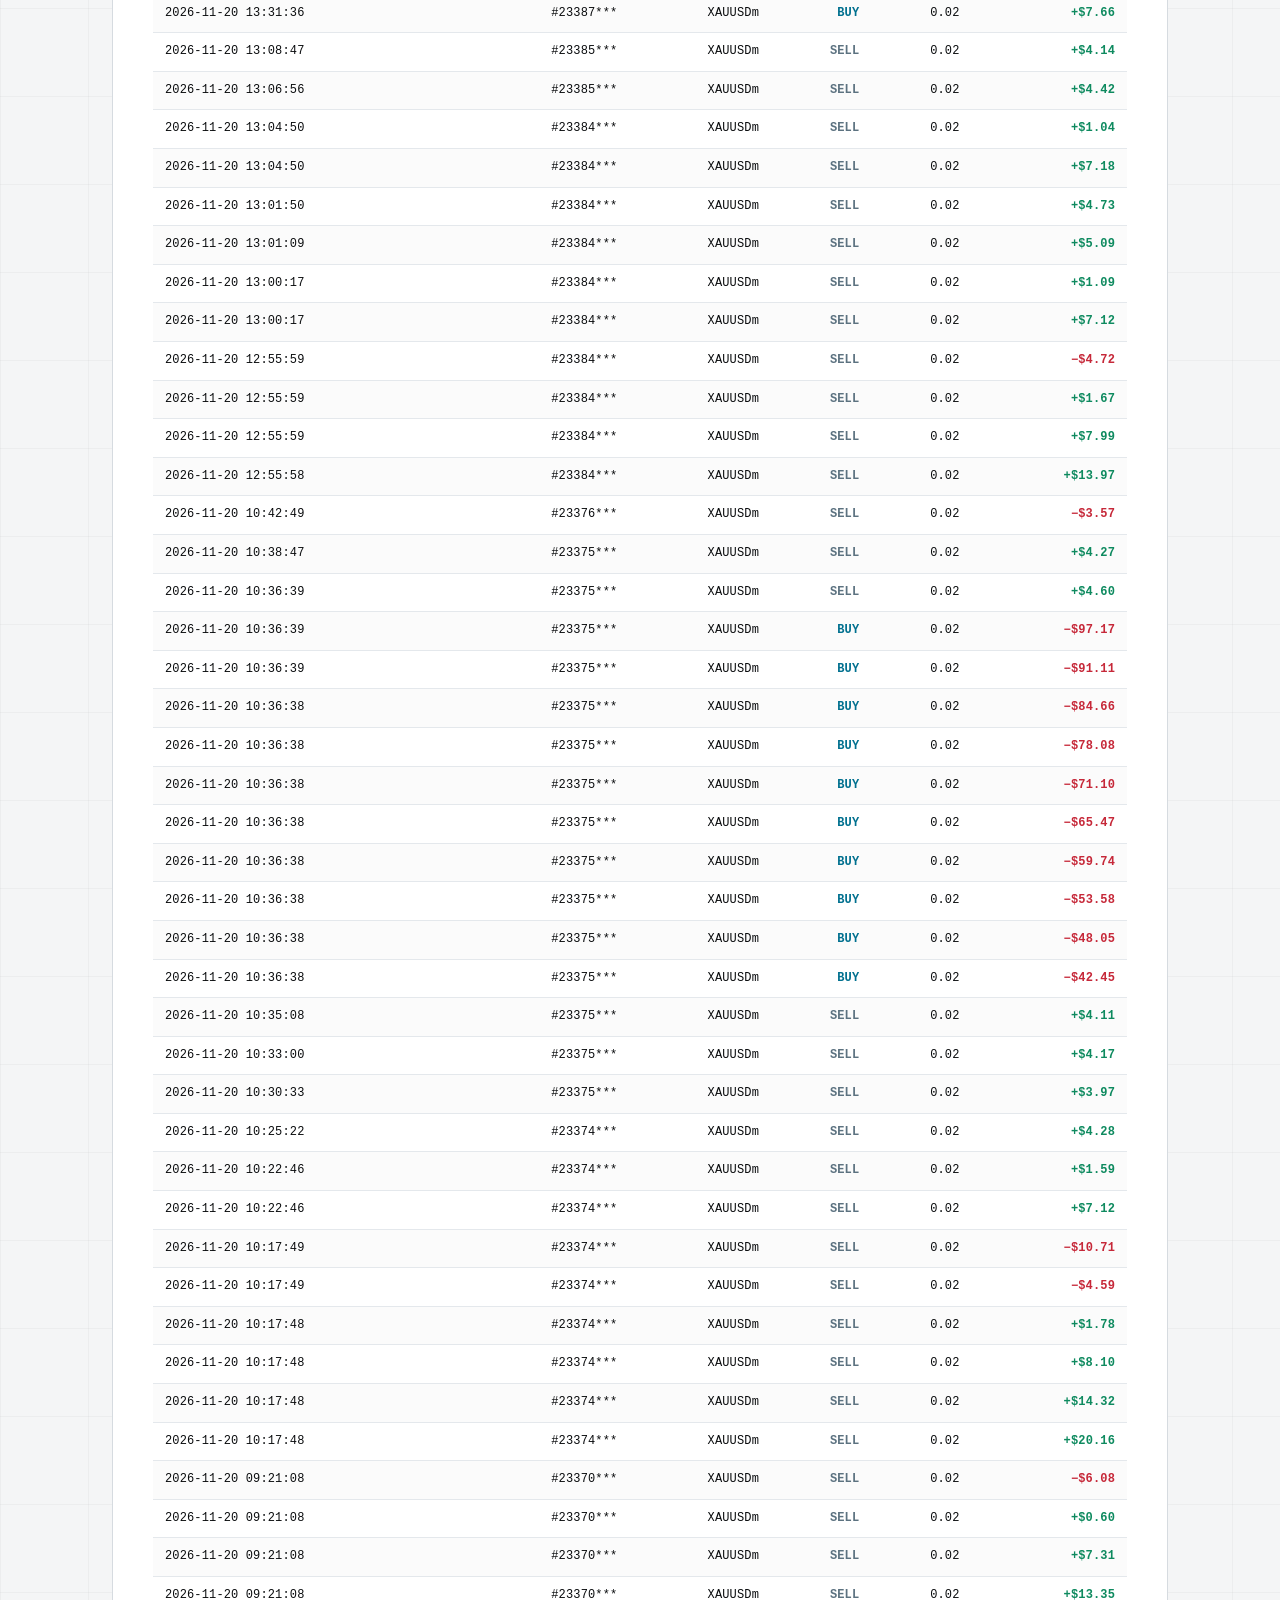
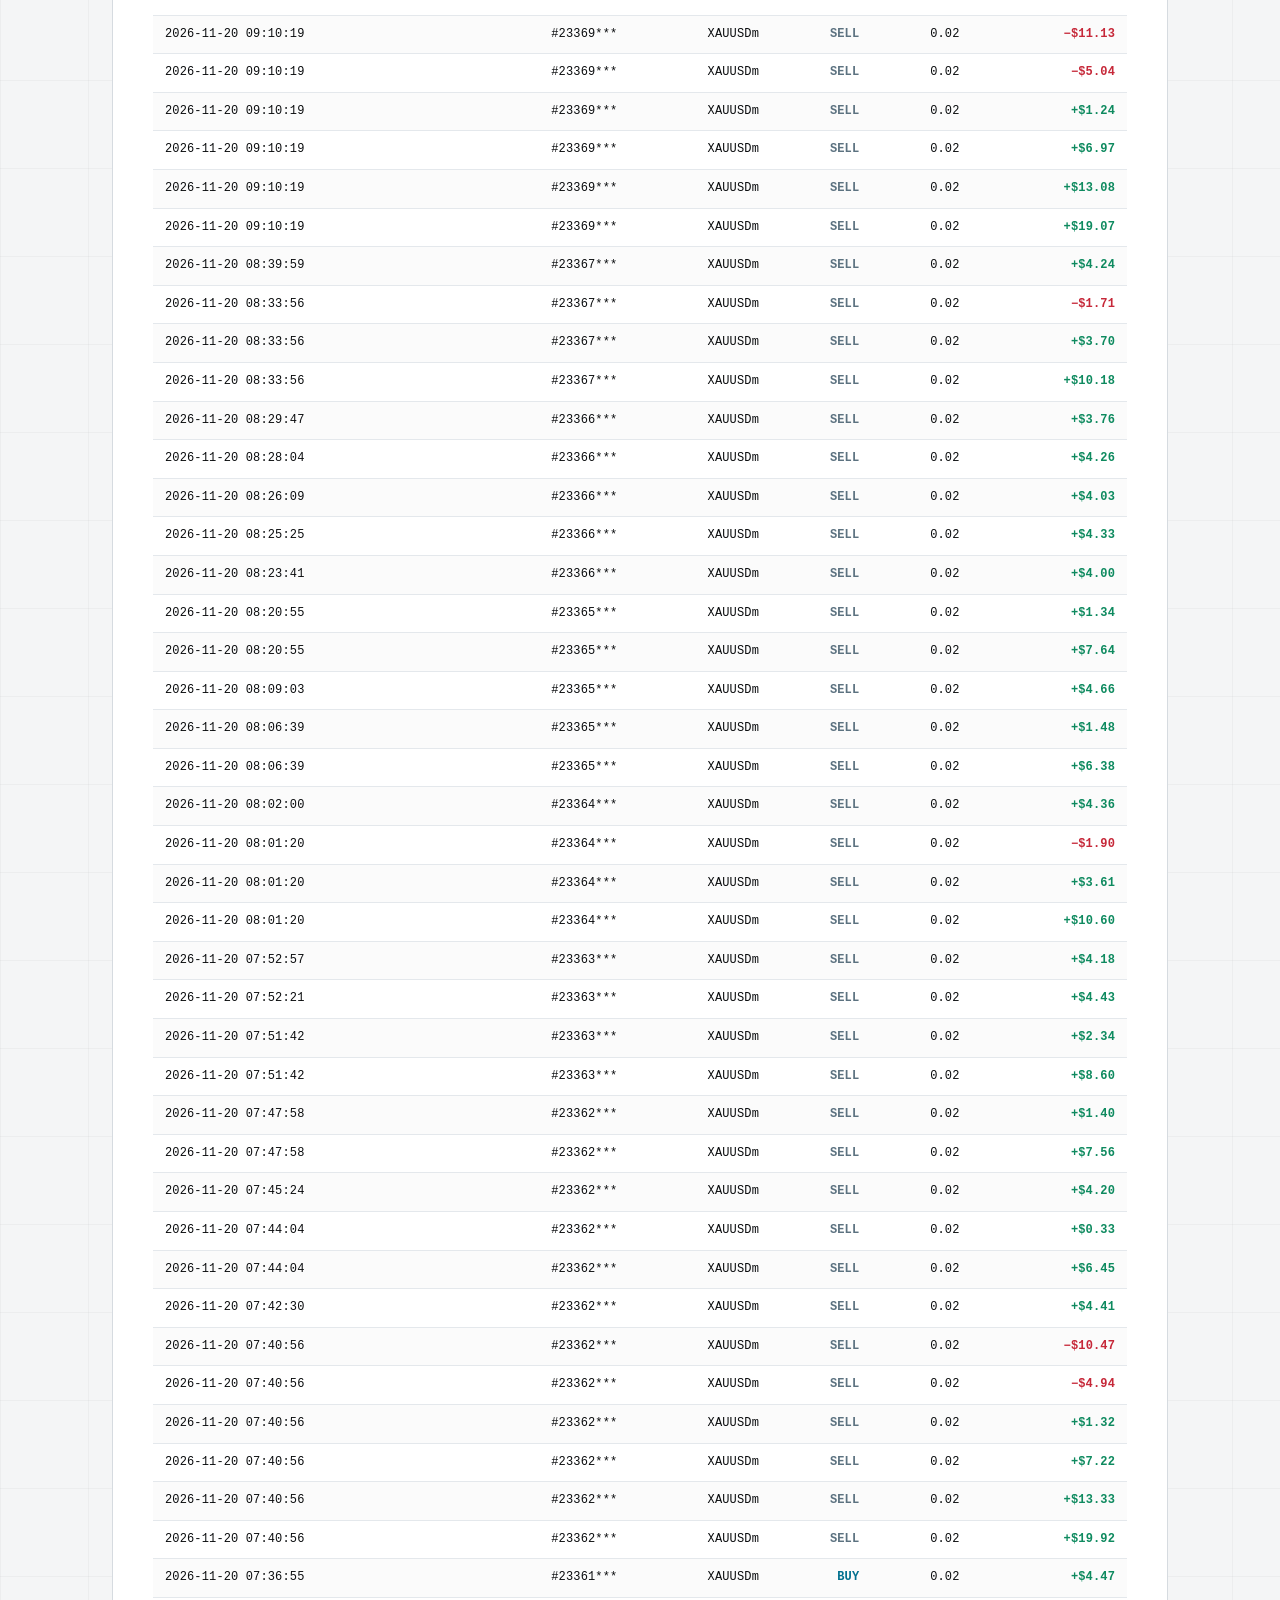
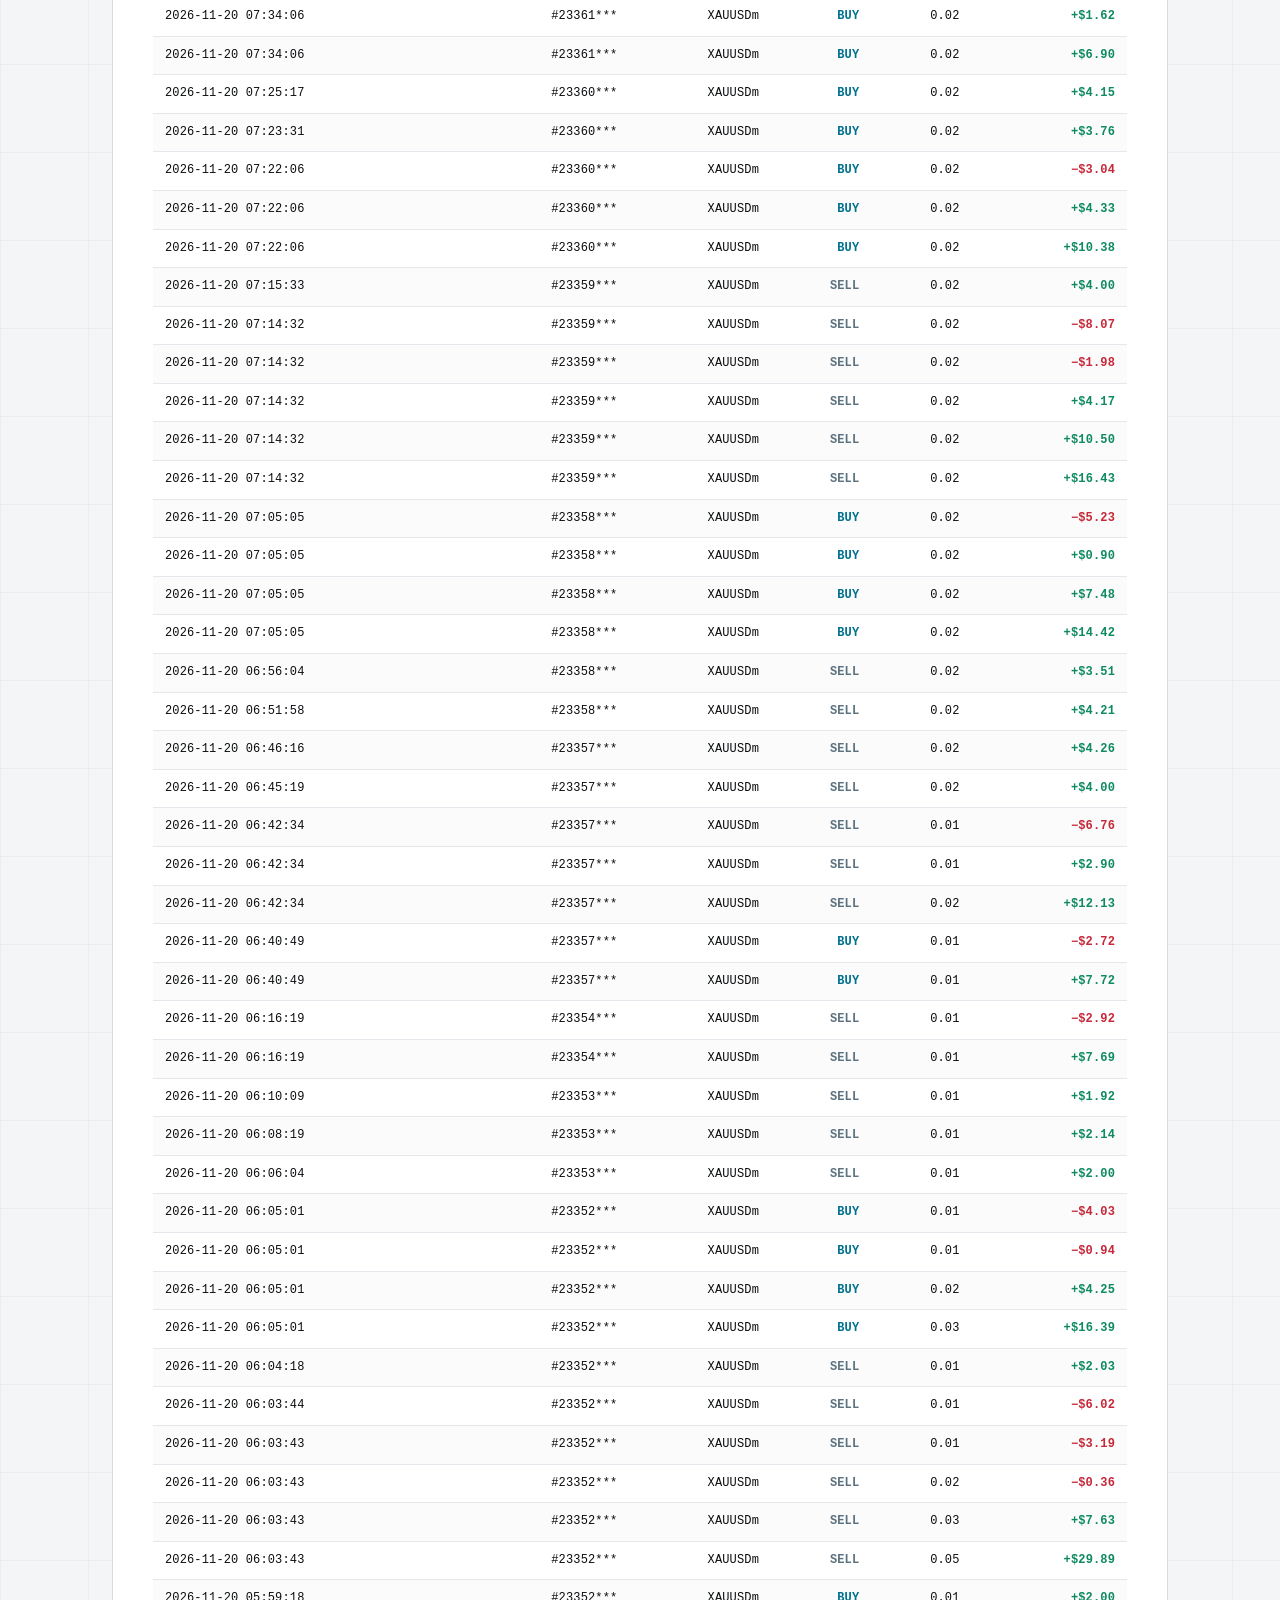
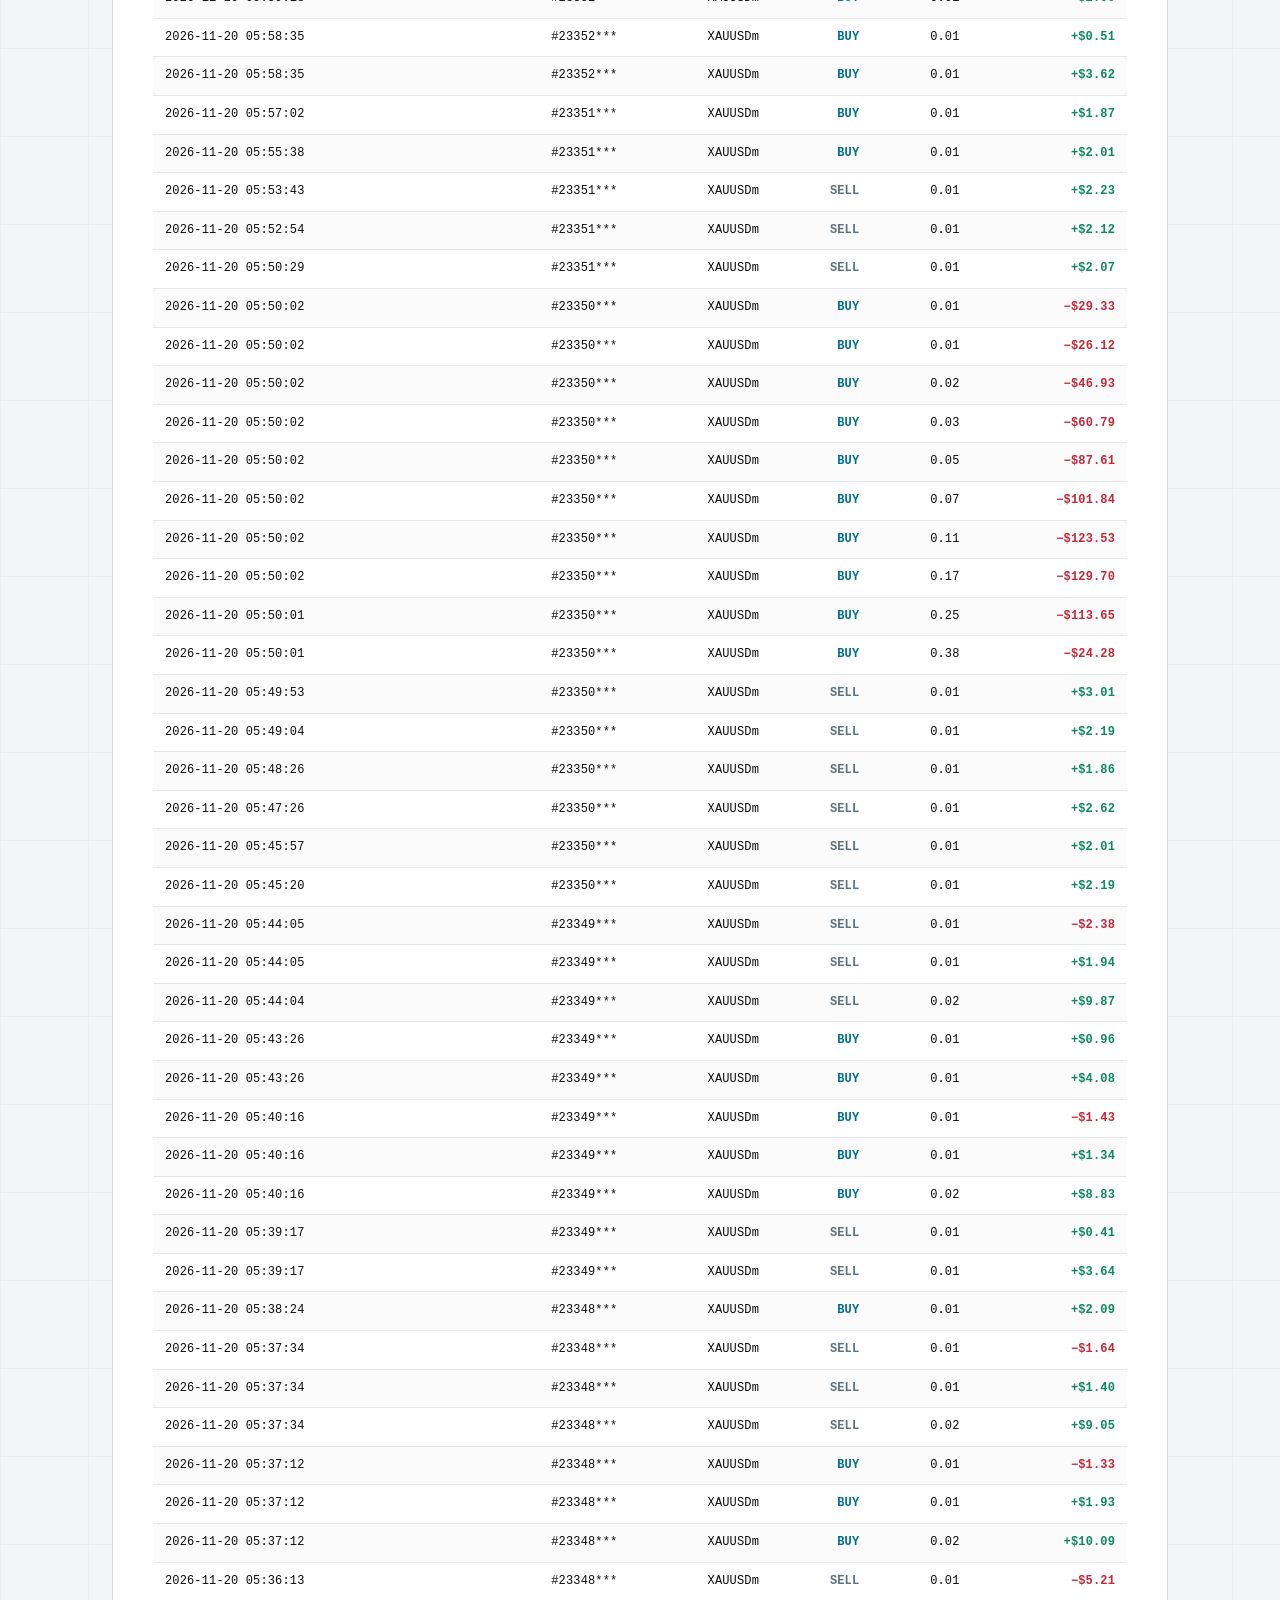
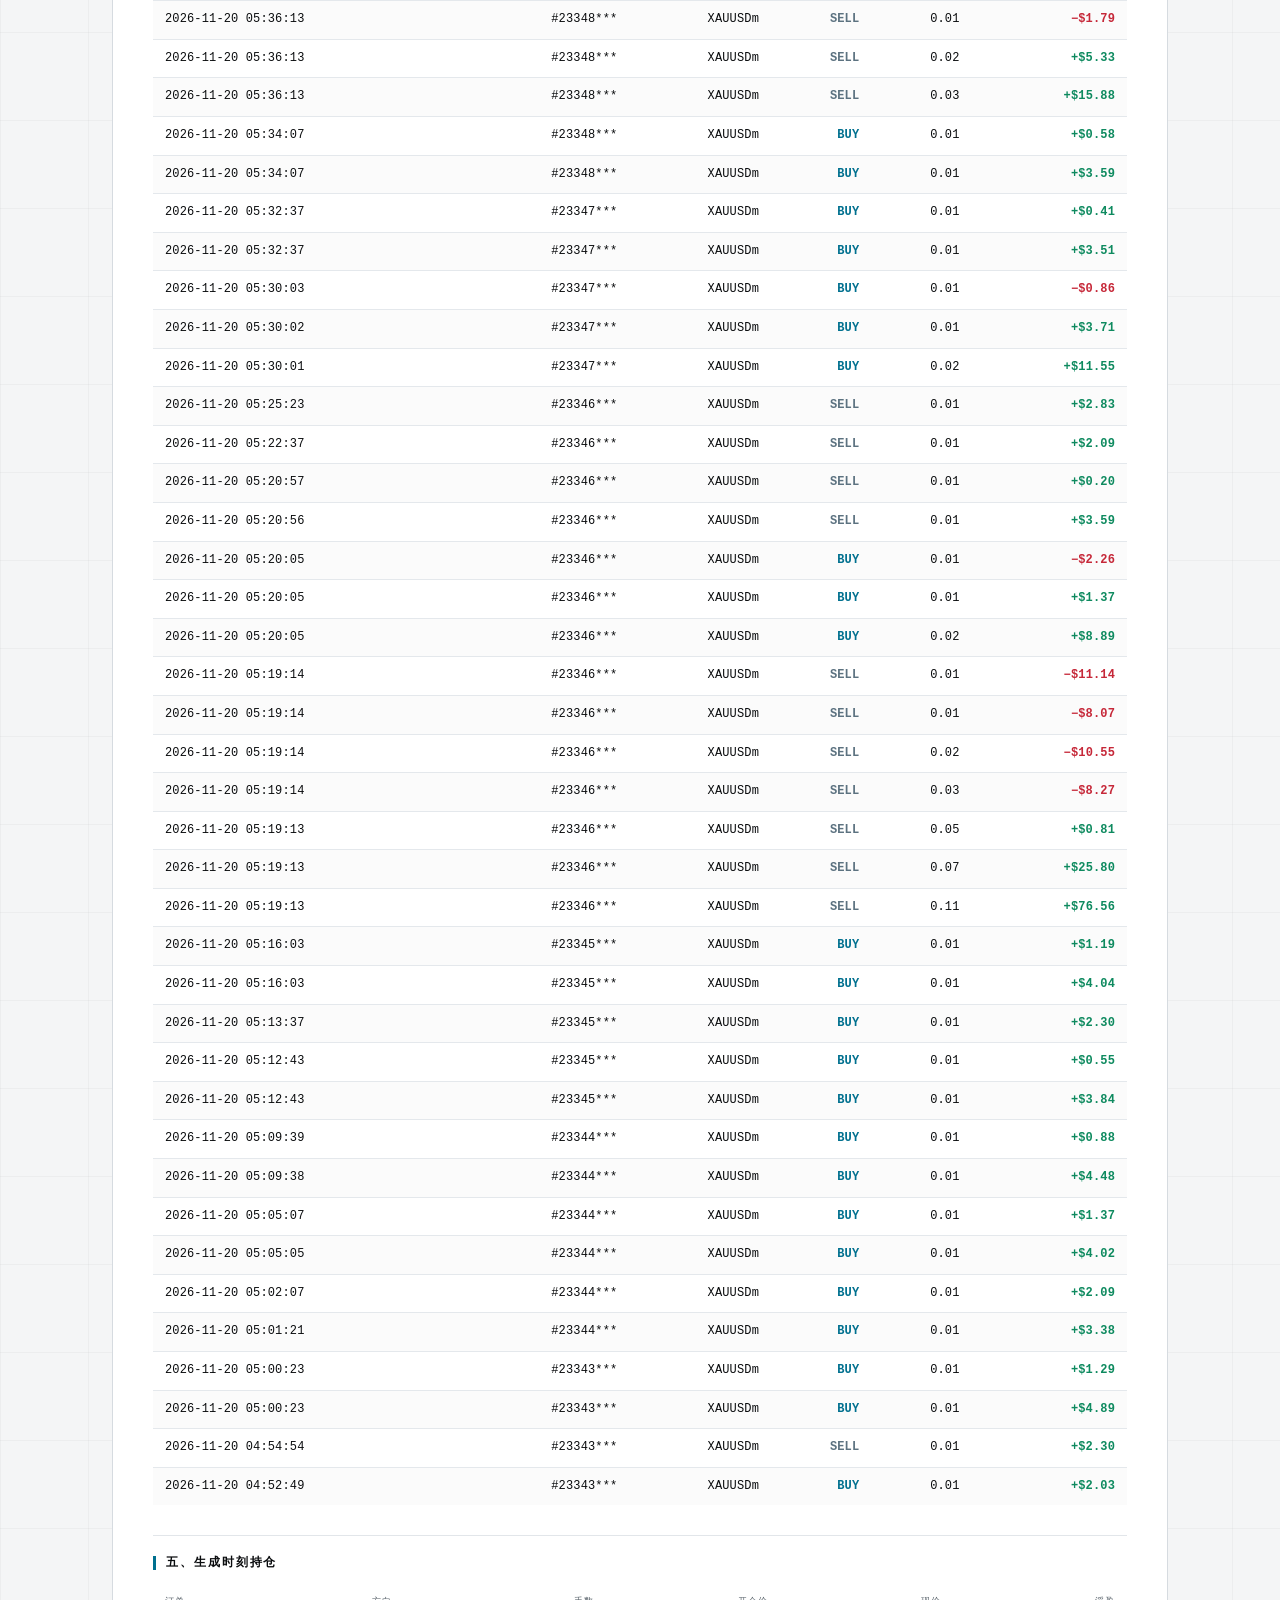
==== commit dd0b509a: "update snapshot 2026-11-22 22:57:55" ====
--- a/report.html
+++ b/report.html
@@ -23,52 +23,72 @@
 <script>window.__XAU_STATIC__ = true;  // publish.py: 静态托管强制静态模式</script>
 </head>
 <body>
-<div class="report-bar">
-  <div class="rb-brand">
-    <b>XAU Grid 交易日报 <span style="color:var(--subtle)">· 文字版</span></b>
-  </div>
-
-  <div class="rb-actions">
-    <!-- 主题切换：跟随系统 / 浅色 / 深色 -->
-    <div class="theme-toggle" id="themeToggle" data-mode="auto" role="button" tabindex="0"
-         title="主题：跟随系统（点击切换）" aria-label="主题切换">
-      <span class="tt-knob"></span>
-      <span class="tt-ico tt-auto" title="跟随系统">
-        <svg viewBox="0 0 24 24"><rect x="3" y="4" width="18" height="12" rx="2"/><path d="M8 20h8M12 16v4"/></svg>
+<div class="report-shell">
+  <header class="report-bar">
+    <div class="rb-brand">
+      <span class="rb-mark" aria-hidden="true">
+        <svg viewBox="0 0 24 24"><path d="M3 20h18M5 20V9l7-5 7 5v11M9 20v-6h6v6"/></svg>
       </span>
-      <span class="tt-ico tt-sun" title="浅色">
-        <svg viewBox="0 0 24 24"><circle cx="12" cy="12" r="4"/><path d="M12 2v2M12 20v2M4.9 4.9l1.4 1.4M17.7 17.7l1.4 1.4M2 12h2M20 12h2M4.9 19.1l1.4-1.4M17.7 6.3l1.4-1.4"/></svg>
-      </span>
-      <span class="tt-ico tt-moon" title="深色">
-        <svg viewBox="0 0 24 24"><path d="M21 12.8A9 9 0 1 1 11.2 3a7 7 0 0 0 9.8 9.8z"/></svg>
-      </span>
+      <div class="rb-title">
+        <b>XAU Grid 交易日报 · 文字版</b>
+        <small>DAILY REPORT / MISSION CONTROL</small>
+      </div>
     </div>
 
-    <div class="datepick" id="datePick">
-      <button type="button" class="dp-trigger" id="dateBtn" title="选择有数据的交易日"
-              aria-haspopup="dialog" aria-expanded="false">
-        <svg viewBox="0 0 24 24" aria-hidden="true"><rect x="3" y="5" width="18" height="16" rx="2"/><path d="M7 3v4M17 3v4M3 10h18"/></svg>
-        <span id="dateLabel">载入日期…</span><span class="caret">▾</span>
-      </button>
-      <div class="dp-panel" id="dpPanel" role="dialog" aria-label="选择交易日" hidden>
-        <div class="dp-head">
-          <button type="button" class="dp-nav" id="dpPrev" aria-label="上个月">‹</button>
-          <strong id="dpMonth"></strong>
-          <button type="button" class="dp-nav" id="dpNext" aria-label="下个月">›</button>
+    <div class="rb-actions">
+      <!-- 主题切换：跟随系统 / 浅色 / 深色 -->
+      <div class="theme-toggle" id="themeToggle" data-mode="auto" role="button" tabindex="0"
+           title="主题：跟随系统（点击切换）" aria-label="主题切换">
+        <span class="tt-knob"></span>
+        <span class="tt-ico tt-auto" title="跟随系统">
+          <svg viewBox="0 0 24 24"><rect x="3" y="4" width="18" height="12" rx="2"/><path d="M8 20h8M12 16v4"/></svg>
+        </span>
+        <span class="tt-ico tt-sun" title="浅色">
+          <svg viewBox="0 0 24 24"><circle cx="12" cy="12" r="4"/><path d="M12 2v2M12 20v2M4.9 4.9l1.4 1.4M17.7 17.7l1.4 1.4M2 12h2M20 12h2M4.9 19.1l1.4-1.4M17.7 6.3l1.4-1.4"/></svg>
+        </span>
+        <span class="tt-ico tt-moon" title="深色">
+          <svg viewBox="0 0 24 24"><path d="M21 12.8A9 9 0 1 1 11.2 3a7 7 0 0 0 9.8 9.8z"/></svg>
+        </span>
+      </div>
+
+      <div class="datepick" id="datePick">
+        <button type="button" class="dp-trigger" id="dateBtn" title="选择有数据的交易日"
+                aria-haspopup="dialog" aria-expanded="false">
+          <svg viewBox="0 0 24 24" aria-hidden="true"><rect x="3" y="5" width="18" height="16" rx="2"/><path d="M7 3v4M17 3v4M3 10h18"/></svg>
+          <span id="dateLabel">载入日期…</span><span class="caret">▾</span>
+        </button>
+        <div class="dp-panel" id="dpPanel" role="dialog" aria-label="选择交易日" hidden>
+          <div class="dp-head">
+            <button type="button" class="dp-nav" id="dpPrev" aria-label="上个月">‹</button>
+            <strong id="dpMonth"></strong>
+            <button type="button" class="dp-nav" id="dpNext" aria-label="下个月">›</button>
+          </div>
+          <div class="dp-week"><span>一</span><span>二</span><span>三</span><span>四</span><span>五</span><span>六</span><span>日</span></div>
+          <div class="dp-grid" id="dpGrid"></div>
+          <div class="dp-foot"><small>灰色日期无平仓数据</small>
+            <button type="button" class="dp-latest" id="dpLatest">最新有数据日</button></div>
         </div>
-        <div class="dp-week"><span>一</span><span>二</span><span>三</span><span>四</span><span>五</span><span>六</span><span>日</span></div>
-        <div class="dp-grid" id="dpGrid"></div>
-        <div class="dp-foot"><small>灰色日期无平仓数据</small>
-          <button type="button" class="dp-latest" id="dpLatest">最新有数据日</button></div>
       </div>
+      <button id="goBtn">查看</button>
+      <button id="copyBtn">复制全文</button>
+      <button id="dlBtn">下载 .md</button>
+      <a class="btn" href="index.html">返回看板</a>
     </div>
-    <button id="goBtn">查看</button>
-    <button id="copyBtn">复制全文</button>
-    <button id="dlBtn">下载 .md</button>
-    <a class="btn" href="index.html">返回看板</a>
-  </div>
+  </header>
+
+  <main class="report-main">
+    <div class="report-head">
+      <span class="sec-index">01</span>
+      <h2>REPORT / 当日复盘</h2>
+      <span class="report-tag">ARCHIVE / SECONDARY</span>
+    </div>
+    <article id="md"><div id="tip">正在读取日报正文…</div></article>
+    <footer class="report-foot">
+      <span>XAU GRID · MISSION CONTROL</span>
+      <span>文字版日报 · 可复制 / 下载 .md</span>
+    </footer>
+  </main>
 </div>
-<article id="md"><div id="tip">正在读取日报正文…</div></article>
 
 <script src="assets/js/report-core.js"></script>
 <script src="assets/js/report-app.js"></script>
--- a/assets/css/tokens.css
+++ b/assets/css/tokens.css
@@ -1,121 +1,250 @@
 /* ============================================================
- * tokens.css — 设计令牌（Design Tokens）
- * 玻璃液态 + 新拟态（Neumorphism）设计系统的单一真相源。
- * 主题由 <html data-theme="dark|light"> 控制，JS 在加载前写入，
- * 避免首屏闪白。所有颜色语义保持：绿=盈利 / 红=亏损 / 金=品牌。
- * 保留全部旧变量名，确保 JS 曲线/日历 cssVar() 调用不失效。
+ * 设计基调：极简 / 高对比 / 美式航天任务控制
+ * 近黑底、冷白字、单一冷青强调色；无玻璃模糊、无光斑。
+ * 所有变量名保持不变，供 dashboard / report / canvas / calendar 复用。
  * ============================================================ */
 :root{
-  color-scheme:dark;
-
-  /* —— 语义色 —— */
-  --up:#00d6a0;--down:#ff5266;--accent:#4fb3ff;--gold:#f5c65d;
-  --up-rgb:0,214,160;--down-rgb:255,82,102;--accent-rgb:79,179,255;
-  --up-soft:rgba(0,214,160,.14);--down-soft:rgba(255,82,102,.14);
-  --accent-soft:rgba(79,179,255,.14);--gold-soft:rgba(245,198,93,.14);
-  --accent-border:rgba(79,179,255,.28);--gold-border:rgba(245,198,93,.30);--gold-line:rgba(245,198,93,.62);
-
-  /* —— Canvas 专用色 —— */
-  --curve-up:#00d6a0;--curve-down:#ff5266;--curve-accent:#5cc6ff;--curve-gold:#f5c65d;
-  --curve-fill-a:0.30;
-  --dot-up:#7ff0cd;--dot-down:#ff9aa7;
-
-  /* —— 文字 —— */
-  --text:#eef4fb;--muted:#8ea2b9;--muted-2:#647891;--note:#7a8ea7;
-  --footer-text:#6b7d93;--footer-b:#9db1c8;--symbol:#a8bbd0;--duration:#8497ad;
-
-  /* —— 玻璃液态核心 token —— */
-  /* 玻璃面：半透明底 + 背景模糊 + 上下高光描边（液态质感的来源） */
-  --glass-bg:linear-gradient(145deg,rgba(28,42,62,.72),rgba(14,22,36,.62));
-  --glass-bg-2:linear-gradient(145deg,rgba(24,36,54,.78),rgba(11,18,30,.70));
-  --glass-blur:blur(22px) saturate(150%);
-  --glass-border:rgba(255,255,255,.085);
-  --glass-border-hi:rgba(255,255,255,.16);
-  --glass-shadow:0 18px 48px -12px rgba(0,0,0,.62),0 2px 8px rgba(0,0,0,.28);
-  --glass-inner:inset 0 1px 0 rgba(255,255,255,.09),inset 0 -1px 0 rgba(0,0,0,.20);
-  /* 新拟态：凸起（raised）与凹陷（pressed） */
-  --neu-raised:7px 7px 18px rgba(3,7,14,.72),-6px -6px 16px rgba(90,124,160,.08);
-  --neu-pressed:inset 4px 4px 10px rgba(3,7,14,.70),inset -4px -4px 10px rgba(90,124,160,.07);
-  --neu-btn:linear-gradient(145deg,rgba(32,48,70,.9),rgba(16,26,42,.9));
-
-  /* —— 结构（兼容旧名，指向玻璃语义） —— */
-  --bg:#060a12;--glow1:#12324a;--glow2:#2a1e46;--glow3:#0d3a3a;
-  --panel-top:#131e2e;--panel-bottom:#0d1624;
-  --card-top:#162337;--card-bottom:#101a2a;
-  --line:rgba(255,255,255,.075);--line-soft:rgba(255,255,255,.05);
-  --td-line:rgba(255,255,255,.045);--stat-line:rgba(255,255,255,.05);
-  --chip-bg:rgba(18,30,46,.66);--btn-bg:rgba(22,34,52,.82);
-  --btn-hover:rgba(34,52,76,.92);--btn-hover-border:rgba(120,170,220,.5);
-  --tag-bg:rgba(255,255,255,.05);--tag-text:#9fb2c9;--tag-border:rgba(255,255,255,.1);
-  --active-text:#08111c;--card-sheen:rgba(255,255,255,.05);--row-hover:rgba(79,179,255,.08);--scrollbar:#33455c;
-  --bar-bg:rgba(255,255,255,.08);--bar-1:#1d86c9;--bar-2:#c7901f;
-  --progress-bg:rgba(255,255,255,.06);--brand-slash:#5d7692;--help-line:#5a6f88;
-
-  /* —— 日历 / 曲线 —— */
-  --cal-bg:rgba(255,255,255,.045);--cal-text:#93a8bf;--cal-has-text:#ffffff;--cal-shadow:#000a;
-  --grid-line:rgba(255,255,255,.07);--axis:#8ea2b9;--axis-2:#6d7f96;--hover-line:#7fb6e8;
-  --tip-bg:rgba(10,17,28,.94);--tip-border:rgba(90,190,255,.45);--tip-text:#aebfd4;
-
-  /* —— 品牌金渐变 —— */
-  --gold-1:#fff0c2;--gold-2:#f5c65d;--gold-3:#b4811c;--logo-shadow:rgba(0,0,0,.6);
-
-  /* —— 主题切换按钮 —— */
-  --toggle-bg:rgba(10,18,30,.7);--toggle-knob:linear-gradient(145deg,#ffe9a8,#f0b73f);
-  --toggle-shadow:0 4px 14px rgba(0,0,0,.5),inset 0 1px 0 rgba(255,255,255,.1);
-
-  --mono:"JetBrains Mono","SFMono-Regular",Consolas,"Liberation Mono",monospace;
-  --radius:18px;--radius-sm:11px;--radius-pill:999px;
-  --ease:cubic-bezier(.22,.9,.28,1);
+  --font-sans:"Helvetica Neue",Helvetica,Arial,"PingFang SC","Microsoft YaHei",sans-serif;
+  --mono:"JetBrains Mono","SFMono-Regular",Consolas,"Liberation Mono",Menlo,monospace;
+
+  --bg:#050607;
+  --bg-2:#080A0C;
+  --panel:#0B0E11;
+  --panel-top:#0B0E11;
+  --panel-bottom:#080A0C;
+
+  --text:#F3F6F8;
+  --muted:#9AA5AE;
+  --muted-2:#69737C;
+  --strong:#FFFFFF;
+  --subtle:#7C868F;
+  --para:#C9D2D9;
+  --note:#8B959E;
+  --symbol:#E6EDF3;
+  --duration:#A7B3BD;
+  --pct:#3BE08F;
+
+  --line:#1F262D;
+  --line-soft:#161C22;
+  --td-line:#171D23;
+  --td-border:#232A31;
+  --help-line:#3A444D;
+  --stat-line:#171D23;
+  --th-bg:transparent;
+  --th-border:#1F262D;
+
+  --glass-bg:rgba(11,14,17,.94);
+  --glass-bg-2:#0F1318;
+  --glass-border:#242C34;
+  --glass-border-hi:#39434C;
+  --glass-blur:none;
+  --glass-shadow:none;
+  --glass-inner:none;
+
+  --neu-raised:none;
+  --neu-pressed:none;
+  --neu-btn:#11151A;
+
+  --accent:#3DDCFF;
+  --accent-border:rgba(61,220,255,.48);
+  --accent-soft:rgba(61,220,255,.10);
+  --active-text:#031016;
+  --accent-ink:#031016;
+
+  --up:#3BE08F;
+  --down:#FF5A67;
+  --neutral:#A7B3BD;
+  --up-rgb:59,224,143;
+  --down-rgb:255,90,103;
+
+  --gold:#7E93A3;
+  --gold-border:rgba(126,147,163,.34);
+  --gold-soft:rgba(126,147,163,.10);
+  --gold-line:rgba(126,147,163,.40);
+  --gold-1:#C9F7FF;
+  --gold-2:#3DDCFF;
+  --gold-3:#0A5A70;
+  --brand-slash:#3DDCFF;
+
+  --buy:#3DDCFF;
+  --sell:#7E93A3;
+
+  --bar-bg:#171D23;
+  --bar-1:#3DDCFF;
+  --bar-2:#7E93A3;
+
+  --btn-bg:#0B0E11;
+  --btn-hover:#141A20;
+  --btn-hover-border:#3A434C;
+  --chip-bg:transparent;
+  --tag-bg:transparent;
+  --tag-border:#2A323A;
+  --tag-text:#A7B3BD;
+
+  --hover-bg:rgba(255,255,255,.045);
+  --hover-border:#3A434C;
+  --row-hover:rgba(255,255,255,.035);
+  --zebra:rgba(255,255,255,.012);
+  --input-bg:#0B0E11;
+  --quote-bg:#0B0E11;
+  --quote-border:#242C34;
+  --scrollbar:#2C343C;
+  --toggle-bg:#0B0E11;
+  --toggle-knob:#3DDCFF;
+  --toggle-shadow:none;
+  --footer-text:#6E7881;
+  --footer-b:#A7B3BD;
+  --progress-bg:#171D23;
+
+  --logo-shadow:none;
+  --glow1:transparent;
+  --glow2:transparent;
+  --glow3:transparent;
+
+  --radius:2px;
+  --radius-sm:1px;
+  --radius-pill:2px;
+  --ease:cubic-bezier(.2,.7,.2,1);
+  --duration:.18s;
+
+  /* 图表 / 日历 */
+  --grid-line:rgba(255,255,255,.06);
+  --axis:rgba(255,255,255,.45);
+  --axis-2:rgba(255,255,255,.22);
+  --hover-line:rgba(255,255,255,.35);
+  --tip-bg:#0B0E11;
+  --tip-border:#39434C;
+  --tip-text:#F3F6F8;
+  --dot-up:#3BE08F;
+  --dot-down:#FF5A67;
+  --curve-up:#3BE08F;
+  --curve-down:#FF5A67;
+  --curve-accent:#3DDCFF;
+  --curve-gold:#A7B3BD;
+  --curve-fill-a:.10;
+  --cal-bg:#0B0E11;
+  --cal-text:#A7B3BD;
+  --cal-has-text:#FFFFFF;
+  --cal-shadow:rgba(0,0,0,.35);
+
+  /* 页面专用 */
+  --grid-faint:rgba(255,255,255,.018);
 }
 
-/* ============================================================
- * 浅色主题：同一套 token 重新配对，绿盈红亏语义不变。
- * ============================================================ */
-:root[data-theme="light"]{
-  color-scheme:light;
-
-  --up:#00996b;--down:#d92f43;--accent:#1263bd;--gold:#b57d12;
-  --up-rgb:0,153,107;--down-rgb:217,47,67;--accent-rgb:18,99,189;
-  --up-soft:rgba(0,153,107,.12);--down-soft:rgba(217,47,67,.12);
-  --accent-soft:rgba(18,99,189,.12);--gold-soft:rgba(181,125,18,.12);
-  --accent-border:rgba(18,99,189,.32);--gold-border:rgba(181,125,18,.30);--gold-line:rgba(181,125,18,.66);
-
-  --curve-up:#007d54;--curve-down:#c32035;--curve-accent:#0a55a6;--curve-gold:#98700d;
-  --curve-fill-a:0.16;
-  --dot-up:#00a878;--dot-down:#e2374a;
-
-  --text:#14243a;--muted:#5a6d84;--muted-2:#71839a;--note:#64768c;
-  --footer-text:#7c8ca1;--footer-b:#46586e;--symbol:#3d5068;--duration:#5b6d82;
-
-  --glass-bg:linear-gradient(145deg,rgba(255,255,255,.90),rgba(238,244,251,.78));
-  --glass-bg-2:linear-gradient(145deg,rgba(255,255,255,.94),rgba(232,240,249,.84));
-  --glass-blur:blur(20px) saturate(135%);
-  --glass-border:rgba(255,255,255,.9);
-  --glass-border-hi:rgba(255,255,255,1);
-  --glass-shadow:0 18px 44px -14px rgba(35,60,95,.28),0 2px 10px rgba(35,60,95,.08);
-  --glass-inner:inset 0 1px 0 rgba(255,255,255,.95),inset 0 -1px 0 rgba(120,150,185,.12);
-  --neu-raised:8px 8px 20px rgba(120,145,180,.30),-7px -7px 18px rgba(255,255,255,.9);
-  --neu-pressed:inset 5px 5px 11px rgba(120,145,180,.34),inset -5px -5px 11px rgba(255,255,255,.95);
-  --neu-btn:linear-gradient(145deg,#ffffff,#e7eef7);
-
-  --bg:#eaf0f7;--glow1:#cfe0f2;--glow2:#e6dcf6;--glow3:#d3ece8;
-  --panel-top:#ffffff;--panel-bottom:#f4f8fd;
-  --card-top:#ffffff;--card-bottom:#f5f9fe;
-  --line:rgba(30,60,100,.10);--line-soft:rgba(30,60,100,.07);
-  --td-line:rgba(30,60,100,.06);--stat-line:rgba(30,60,100,.07);
-  --chip-bg:rgba(255,255,255,.82);--btn-bg:rgba(255,255,255,.9);
-  --btn-hover:#eaf2fb;--btn-hover-border:rgba(30,110,190,.4);
-  --tag-bg:#eef4fb;--tag-text:#4a5c73;--tag-border:rgba(30,60,100,.1);
-  --active-text:#ffffff;--card-sheen:rgba(255,255,255,0);--row-hover:rgba(18,99,189,.07);--scrollbar:#b8c8da;
-  --bar-bg:rgba(30,60,100,.10);--bar-1:#4b92d6;--bar-2:#d1a02f;
-  --progress-bg:rgba(30,60,100,.10);--brand-slash:#9aadc1;--help-line:#9aadc1;
-
-  --cal-bg:rgba(30,60,100,.05);--cal-text:#4a5c73;--cal-has-text:#ffffff;--cal-shadow:rgba(0,0,0,.28);
-  --grid-line:rgba(30,60,100,.09);--axis:#5a6d83;--axis-2:#6a7d93;--hover-line:#8fb0d4;
-  --tip-bg:rgba(255,255,255,.96);--tip-border:rgba(30,110,190,.35);--tip-text:#384b61;
-
-  --gold-1:#f7d98a;--gold-2:#c8971f;--gold-3:#8a6208;--logo-shadow:rgba(184,134,11,.35);
-
-  --toggle-bg:rgba(255,255,255,.9);--toggle-knob:linear-gradient(145deg,#ffe9a8,#e0a92e);
-  --toggle-shadow:0 4px 14px rgba(60,90,130,.24),inset 0 1px 0 rgba(255,255,255,.9);
+/* —— 浅色：纸白 + 近黑字 + 同一冷青 —— */
+[data-theme="light"]{
+  --bg:#F4F5F6;
+  --bg-2:#EDEFF1;
+  --panel:#FFFFFF;
+  --panel-top:#FFFFFF;
+  --panel-bottom:#FBFCFD;
+
+  --text:#0A0C0E;
+  --muted:#59636B;
+  --muted-2:#7E8790;
+  --strong:#000000;
+  --subtle:#7E8790;
+  --para:#2C343A;
+  --note:#6E7881;
+  --symbol:#0A0C0E;
+  --duration:#59636B;
+  --pct:#0E8A5F;
+
+  --line:#D6DBE0;
+  --line-soft:#E2E6EA;
+  --td-line:#E4E8EC;
+  --td-border:#D6DBE0;
+  --help-line:#A7B0B8;
+  --stat-line:#E4E8EC;
+  --th-bg:transparent;
+  --th-border:#D6DBE0;
+
+  --glass-bg:rgba(255,255,255,.96);
+  --glass-bg-2:#F7F8F9;
+  --glass-border:#D6DBE0;
+  --glass-border-hi:#B9C2C9;
+  --glass-blur:none;
+  --glass-shadow:none;
+  --glass-inner:none;
+
+  --neu-raised:none;
+  --neu-pressed:none;
+  --neu-btn:#F0F2F4;
+
+  --accent:#00708F;
+  --accent-border:rgba(0,112,143,.45);
+  --accent-soft:rgba(0,112,143,.08);
+  --active-text:#FFFFFF;
+
+  --up:#0E8A5F;
+  --down:#C62839;
+  --neutral:#5C666E;
+  --up-rgb:14,138,95;
+  --down-rgb:198,40,57;
+
+  --gold:#5C7280;
+  --gold-border:rgba(92,114,128,.34);
+  --gold-soft:rgba(92,114,128,.08);
+  --gold-line:rgba(92,114,128,.40);
+  --gold-1:#A9E9F7;
+  --gold-2:#00708F;
+  --gold-3:#06485C;
+  --brand-slash:#00708F;
+
+  --buy:#00708F;
+  --sell:#5C7280;
+
+  --bar-bg:#E3E7EA;
+  --bar-1:#00708F;
+  --bar-2:#5C7280;
+
+  --btn-bg:#FFFFFF;
+  --btn-hover:#F0F2F4;
+  --btn-hover-border:#B9C2C9;
+  --chip-bg:transparent;
+  --tag-bg:transparent;
+  --tag-border:#D6DBE0;
+  --tag-text:#59636B;
+
+  --hover-bg:rgba(0,0,0,.04);
+  --hover-border:#B9C2C9;
+  --row-hover:rgba(0,0,0,.035);
+  --zebra:rgba(0,0,0,.015);
+  --input-bg:#FFFFFF;
+  --quote-bg:#FFFFFF;
+  --quote-border:#D6DBE0;
+  --scrollbar:#C1C8CE;
+  --toggle-bg:#FFFFFF;
+  --toggle-knob:#00708F;
+  --toggle-shadow:none;
+  --footer-text:#7E8790;
+  --footer-b:#3B444B;
+  --progress-bg:#E3E7EA;
+
+  --logo-shadow:none;
+  --glow1:transparent;
+  --glow2:transparent;
+  --glow3:transparent;
+
+  --grid-line:rgba(0,0,0,.07);
+  --axis:rgba(0,0,0,.55);
+  --axis-2:rgba(0,0,0,.25);
+  --hover-line:rgba(0,0,0,.35);
+  --tip-bg:#FFFFFF;
+  --tip-border:#B9C2C9;
+  --tip-text:#0A0C0E;
+  --dot-up:#0E8A5F;
+  --dot-down:#C62839;
+  --curve-up:#0E8A5F;
+  --curve-down:#C62839;
+  --curve-accent:#00708F;
+  --curve-gold:#6E7A84;
+  --curve-fill-a:.08;
+  --cal-bg:#FFFFFF;
+  --cal-text:#59636B;
+  --cal-has-text:#0A0C0E;
+  --cal-shadow:transparent;
+
+  --grid-faint:rgba(0,0,0,.032);
+  --accent-ink:#FFFFFF;
 }
--- a/assets/css/base.css
+++ b/assets/css/base.css
@@ -1,57 +1,67 @@
 /* ============================================================
- * base.css — 全局重置、液态背景、排版、动效与滚动条
+ * Base：极简高对比底子
+ * - 近黑纯色底 + 极淡工程网格，无动画、无光斑、无玻璃模糊
+ * - 统一系统字体与等宽数字
  * ============================================================ */
-*,*::before,*::after{box-sizing:border-box;margin:0;padding:0}
-
-html{scroll-behavior:smooth}
-
+*{box-sizing:border-box}
+html{
+  -webkit-text-size-adjust:100%;
+  background:var(--bg);
+  color-scheme:dark;
+}
+html[data-theme="light"]{color-scheme:light}
 body{
-  position:relative;
+  margin:0;
   min-height:100vh;
-  padding:22px 26px 30px;
   color:var(--text);
-  font-family:"Segoe UI","PingFang SC","Microsoft YaHei",sans-serif;
-  letter-spacing:.2px;
-  background:
-    radial-gradient(1100px 620px at 8% -12%,var(--glow1) 0%,transparent 62%),
-    radial-gradient(900px 560px at 96% -4%,var(--glow2) 0%,transparent 58%),
-    radial-gradient(760px 480px at 52% 108%,var(--glow3) 0%,transparent 60%),
-    var(--bg);
-  background-attachment:fixed;
-  transition:background .5s var(--ease),color .35s var(--ease);
+  font-family:var(--font-sans);
+  font-size:14px;
+  line-height:1.55;
+  letter-spacing:.01em;
+  background-color:var(--bg);
+  background-image:
+    linear-gradient(to right,var(--grid-faint) 1px,transparent 1px),
+    linear-gradient(to bottom,var(--grid-faint) 1px,transparent 1px);
+  background-size:88px 88px;
+  background-position:0 0;
+  -webkit-font-smoothing:antialiased;
+  -moz-osx-font-smoothing:grayscale;
 }
 
-/* 液态光晕：两枚缓慢漂移的高斯光斑，营造"玻璃背后有流动液体"的层次 */
-body::before,body::after{
-  content:"";position:fixed;z-index:-1;pointer-events:none;border-radius:50%;
-  filter:blur(90px);opacity:.5;
+/* 顶部一条国际橙，像发射台标识带 */
+body::before{
+  content:"";
+  position:fixed;
+  inset:0 0 auto 0;
+  height:2px;
+  background:var(--accent);
+  z-index:80;
+  pointer-events:none;
 }
-body::before{
-  width:460px;height:460px;top:-140px;left:12%;
-  background:radial-gradient(circle,rgba(79,179,255,.30),transparent 68%);
-  animation:drift1 26s var(--ease) infinite alternate;
+body::after{content:none;display:none}
+
+h1,h2,h3,p,figure{margin:0}
+b,strong{font-weight:700}
+a{color:inherit;text-decoration:none}
+button{
+  font:inherit;
+  color:inherit;
+  background:transparent;
+  border:1px solid var(--line);
+  border-radius:var(--radius);
+  cursor:pointer;
 }
-body::after{
-  width:420px;height:420px;bottom:-160px;right:8%;
-  background:radial-gradient(circle,rgba(245,198,93,.22),transparent 68%);
-  animation:drift2 32s var(--ease) infinite alternate;
+button:disabled{opacity:.35;cursor:not-allowed}
+input,select,textarea{font:inherit;color:inherit}
+img,svg{display:block;max-width:100%}
+
+::selection{background:var(--accent);color:var(--accent-ink)}
+
+::-webkit-scrollbar{width:8px;height:8px}
+::-webkit-scrollbar-track{background:transparent}
+::-webkit-scrollbar-thumb{background:var(--scrollbar);border-radius:0}
+::-webkit-scrollbar-thumb:hover{background:var(--accent)}
+
+@media(prefers-reduced-motion:reduce){
+  *,*::before,*::after{animation:none!important;transition:none!important}
 }
-:root[data-theme="light"] body::before{opacity:.34}
-:root[data-theme="light"] body::after{opacity:.28}
-@keyframes drift1{from{transform:translate3d(0,0,0) scale(1)}to{transform:translate3d(70px,60px,0) scale(1.12)}}
-@keyframes drift2{from{transform:translate3d(0,0,0) scale(1.08)}to{transform:translate3d(-80px,-50px,0) scale(.95)}}
-@media (prefers-reduced-motion:reduce){
-  body::before,body::after{animation:none}
-  *,*::before,*::after{transition:none!important}
-}
-
-.wrap{max-width:1680px;margin:0 auto}
-
-/* 通用滚动条：细、圆、融入玻璃 */
-*::-webkit-scrollbar{width:7px;height:7px}
-*::-webkit-scrollbar-track{background:transparent}
-*::-webkit-scrollbar-thumb{background:var(--scrollbar);border-radius:8px;border:2px solid transparent;background-clip:padding-box}
-*::-webkit-scrollbar-thumb:hover{background:var(--btn-hover-border);background-clip:padding-box}
-
-/* 文字选中 */
-::selection{background:rgba(79,179,255,.32);color:var(--text)}
--- a/assets/css/components.css
+++ b/assets/css/components.css
@@ -1,173 +1,201 @@
 /* ============================================================
- * components.css — 玻璃卡片 / 新拟态按钮 / 徽章 / 表格 / 主题切换
+ * components.css — 任务控制风组件
+ * 平面化：1px 细线、方角、无模糊、无光晕、无位移悬停。
  * ============================================================ */
 
-/* —— 液态玻璃基座：半透明渐变 + 背景模糊 + 双层描边 + 内外阴影 —— */
+/* —— 平面基座 —— */
 .glass{
   position:relative;
-  background:var(--glass-bg);
-  -webkit-backdrop-filter:var(--glass-blur);
-  backdrop-filter:var(--glass-blur);
-  border:1px solid var(--glass-border);
-  border-radius:var(--radius);
-  box-shadow:var(--glass-shadow),var(--glass-inner);
-}
-/* 顶部液态高光：一条从左到右渐变消失的细光带 */
-.glass::before{
-  content:"";position:absolute;inset:0 0 auto 0;height:1px;
-  background:linear-gradient(90deg,transparent,var(--glass-border-hi) 18%,var(--glass-border-hi) 72%,transparent);
-  border-radius:var(--radius) var(--radius) 0 0;pointer-events:none;
-}
-
-/* —— 卡片 —— */
-.card{padding:17px 19px;overflow:hidden;transition:transform .35s var(--ease),box-shadow .35s var(--ease)}
-.card:hover{transform:translateY(-2px);box-shadow:var(--glass-shadow),var(--glass-inner),0 0 0 1px var(--glass-border-hi)}
-
-/* —— 新拟态按钮 —— */
+  background:var(--panel);
+  border:1px solid var(--line);
+  border-radius:0;
+  box-shadow:none;
+  -webkit-backdrop-filter:none;
+  backdrop-filter:none;
+}
+.glass::before{content:none}
+
+/* —— 按钮 —— */
 button,.btn{
-  color:var(--text);font-family:inherit;font-size:12px;cursor:pointer;
-  background:var(--neu-btn);
-  border:1px solid var(--glass-border);
-  border-radius:var(--radius-sm);
-  padding:9px 14px;
-  box-shadow:var(--neu-raised);
-  transition:transform .18s var(--ease),box-shadow .18s var(--ease),border-color .18s var(--ease),color .18s var(--ease);
+  color:var(--text);font-family:var(--mono);font-size:11px;cursor:pointer;
+  background:transparent;border:1px solid var(--line);border-radius:0;
+  padding:9px 14px;height:34px;letter-spacing:.08em;text-transform:uppercase;
+  box-shadow:none;
+  transition:color .15s linear,border-color .15s linear,background .15s linear;
   -webkit-tap-highlight-color:transparent;
 }
-button:hover,.btn:hover{border-color:var(--btn-hover-border);transform:translateY(-1px)}
-button:active,.btn:active{transform:translateY(0);box-shadow:var(--neu-pressed)}
-button:disabled{opacity:.38;cursor:not-allowed;transform:none;box-shadow:var(--neu-raised)}
-button:focus-visible,.btn:focus-visible{outline:2px solid var(--accent);outline-offset:2px}
-
-/* —— 头部 —— */
-header{display:flex;align-items:center;gap:16px;margin-bottom:18px;flex-wrap:wrap}
-
-/* 透明底 Logo：容器无背景/边框，只留金色 SVG + 阴影 */
-.logo{width:46px;height:46px;display:grid;place-items:center;flex:none}
-.logo svg{width:44px;height:44px;filter:drop-shadow(0 3px 7px var(--logo-shadow))}
-
-.brand h1{font-size:20px;font-weight:700;letter-spacing:1.1px;white-space:nowrap}
-.brand p{font-size:10px;color:var(--muted);margin-top:3px;letter-spacing:2.4px;text-transform:uppercase}
-.spacer{flex:1}
-
-/* —— 状态胶囊 —— */
+button:hover,.btn:hover{border-color:var(--accent);color:var(--accent);background:transparent}
+button:active,.btn:active{border-color:var(--accent);background:var(--accent);color:var(--accent-ink)}
+button:disabled{opacity:.35;cursor:not-allowed}
+button:focus-visible,.btn:focus-visible{outline:1px solid var(--accent);outline-offset:2px}
+
+/* —— 头部 / 任务台 —— */
+.masthead{
+  display:flex;align-items:flex-end;justify-content:space-between;gap:24px;flex-wrap:wrap;
+  padding:22px 0 18px;border-bottom:1px solid var(--line);margin-bottom:26px;
+}
+.mast-brand{display:flex;align-items:center;gap:16px;min-width:0}
+.logo{width:44px;height:44px;display:grid;place-items:center;flex:none}
+.logo svg{width:42px;height:42px;filter:none}
+.brand{min-width:0}
+.brand h1{
+  font-size:clamp(20px,2vw,30px);font-weight:800;line-height:1;letter-spacing:.03em;
+  white-space:nowrap;text-transform:uppercase;
+}
+.brand h1 .slash{color:var(--accent);font-weight:400;margin:0 .16em}
+.brand p{
+  font-size:10px;color:var(--muted);margin-top:7px;letter-spacing:.26em;
+  text-transform:uppercase;white-space:nowrap;font-family:var(--mono);
+}
+.mast-side{display:flex;flex-direction:column;align-items:flex-end;gap:12px;min-width:0}
+.mast-meta{display:flex;align-items:center;gap:22px;flex-wrap:wrap;justify-content:flex-end}
+.mast-actions{display:flex;align-items:center;gap:8px;flex-wrap:wrap;justify-content:flex-end}
+
+/* —— 状态文本（无胶囊底） —— */
 .chip{
-  display:inline-flex;align-items:center;gap:8px;padding:8px 13px;
-  border:1px solid var(--glass-border);border-radius:var(--radius-pill);
-  background:var(--chip-bg);-webkit-backdrop-filter:blur(12px);backdrop-filter:blur(12px);
-  font-size:12px;color:var(--muted);white-space:nowrap;
-  box-shadow:var(--glass-inner);
-}
-.chip b{color:var(--text);font-family:var(--mono);font-weight:600}
-.dot{width:8px;height:8px;border-radius:50%;background:var(--up);box-shadow:0 0 11px var(--up);animation:pulse 1.9s infinite;flex:none}
-.dot.demo{background:var(--gold);box-shadow:0 0 11px var(--gold)}
-@keyframes pulse{50%{opacity:.32}}
-
-/* —— 主题切换按钮（日 / 月 SVG 三态：跟随系统 / 浅色 / 深色）—— */
+  display:inline-flex;align-items:center;gap:8px;padding:0;border:0;border-radius:0;
+  background:transparent;font-family:var(--mono);font-size:11px;letter-spacing:.06em;
+  color:var(--muted);white-space:nowrap;box-shadow:none;
+}
+.chip b{color:var(--text);font-family:var(--mono);font-weight:600;font-variant-numeric:tabular-nums}
+.dot{
+  width:6px;height:6px;border-radius:0;background:var(--up);
+  box-shadow:none;animation:none;flex:none;
+}
+.dot.demo{background:var(--accent)}
+
+/* —— 主题切换：三段方角，当前项整块强调色 —— */
 .theme-toggle{
-  position:relative;display:inline-flex;align-items:center;gap:3px;
-  padding:4px;border-radius:var(--radius-pill);
-  background:var(--toggle-bg);border:1px solid var(--glass-border);
-  box-shadow:var(--toggle-shadow);cursor:pointer;
+  position:relative;display:inline-flex;align-items:center;gap:0;
+  height:34px;padding:0;border:1px solid var(--line);border-radius:0;
+  background:transparent;box-shadow:none;cursor:pointer;
 }
 .theme-toggle .tt-ico{
-  position:relative;z-index:1;width:26px;height:26px;display:grid;place-items:center;
-  color:var(--muted);transition:color .25s var(--ease);
-}
-.theme-toggle .tt-ico svg{width:16px;height:16px;fill:none;stroke:currentColor;stroke-width:1.9;stroke-linecap:round;stroke-linejoin:round}
-.theme-toggle .tt-knob{
-  position:absolute;top:4px;left:4px;width:26px;height:26px;border-radius:50%;
-  background:var(--toggle-knob);box-shadow:0 2px 8px rgba(0,0,0,.4),inset 0 1px 0 rgba(255,255,255,.55);
-  transition:transform .4s var(--ease);
-}
-/* data-theme 决定滑块位置：auto=左(跟随)/ light=中 / dark=右 */
-.theme-toggle[data-mode="auto"] .tt-knob{transform:translateX(0)}
-.theme-toggle[data-mode="light"] .tt-knob{transform:translateX(30px)}
-.theme-toggle[data-mode="dark"] .tt-knob{transform:translateX(60px)}
+  position:relative;z-index:1;width:34px;height:32px;display:grid;place-items:center;
+  color:var(--muted);transition:color .15s linear,background .15s linear;
+}
+.theme-toggle .tt-ico+.tt-ico{border-left:1px solid var(--line)}
+.theme-toggle .tt-ico svg{
+  width:15px;height:15px;fill:none;stroke:currentColor;stroke-width:1.6;
+  stroke-linecap:square;stroke-linejoin:miter;
+}
+.theme-toggle .tt-knob{display:none}
 .theme-toggle[data-mode="auto"] .tt-auto,
 .theme-toggle[data-mode="light"] .tt-sun,
-.theme-toggle[data-mode="dark"] .tt-moon{color:var(--active-text)}
-.theme-toggle:hover{transform:none;box-shadow:var(--toggle-shadow)}
-.theme-toggle:active{box-shadow:var(--toggle-shadow)}
+.theme-toggle[data-mode="dark"] .tt-moon{
+  color:var(--accent-ink);background:var(--accent);
+}
+.theme-toggle:hover{border-color:var(--glass-border-hi)}
+.theme-toggle:active{background:transparent}
 
 /* —— Exness 邀请 —— */
 .invite{
-  display:inline-flex;align-items:center;gap:6px;padding:8px 14px;
-  border:1px solid var(--gold-border);border-radius:var(--radius-pill);
-  background:var(--gold-soft);color:var(--gold);font-size:12px;font-weight:600;
-  text-decoration:none;transition:.18s var(--ease);white-space:nowrap;
-  box-shadow:var(--glass-inner);
-}
-.invite:hover{background:var(--gold);color:var(--active-text);border-color:var(--gold);transform:translateY(-1px)}
-.invite span{font-size:13px;line-height:1}
-
-/* 邀请码一键复制 */
+  display:inline-flex;align-items:center;gap:6px;height:34px;padding:0 12px;
+  border:1px solid var(--accent-border);border-radius:0;background:transparent;
+  color:var(--accent);font-family:var(--mono);font-size:11px;font-weight:600;
+  letter-spacing:.10em;text-transform:uppercase;text-decoration:none;white-space:nowrap;
+  transition:background .15s linear,color .15s linear,border-color .15s linear;
+}
+.invite:hover{background:var(--accent);color:var(--accent-ink);border-color:var(--accent)}
+.invite span{font-size:12px;line-height:1}
+
+/* —— 邀请码复制 —— */
 .icode-copy{
-  display:inline-flex;align-items:center;gap:7px;padding:8px 13px;border-radius:var(--radius-pill);
-  background:var(--gold-soft);border:1px solid var(--gold-border);color:var(--gold);
-  font-size:11px;font-weight:600;transition:.18s var(--ease);white-space:nowrap;
-}
-.icode-copy:hover{background:var(--gold);color:var(--active-text);border-color:var(--gold)}
-.icode-copy .ic-label{opacity:.8}
-.icode-copy .ic-val{font-family:var(--mono);font-weight:700;letter-spacing:.3px}
-.icode-copy .ic-ico{font-size:12px;line-height:1}
-.icode-copy.copied{background:var(--up);border-color:var(--up);color:#fff}
-
-/* —— KPI 数值 —— */
-.kpi .label{font-size:11px;color:var(--muted);letter-spacing:1.3px;text-transform:uppercase}
-.kpi .value{font-family:var(--mono);font-size:29px;font-weight:700;margin-top:8px;line-height:1.1;letter-spacing:-1px}
-.kpi.hero .value{font-size:44px}
-.kpi .sub{font-size:11px;color:var(--muted);margin-top:8px;font-family:var(--mono)}
-.up{color:var(--up)!important}.down{color:var(--down)!important}.neutral{color:var(--text)!important}
-.kpi-tag{
-  position:absolute;right:16px;top:16px;font-size:10px;padding:5px 9px;border-radius:6px;
-  background:var(--tag-bg);color:var(--tag-text);border:1px solid var(--tag-border);
-  letter-spacing:1px;line-height:1;
-}
-.kpi-tag.gold{background:var(--gold-soft);color:var(--gold);border-color:var(--gold-border)}
+  display:inline-flex;align-items:center;gap:8px;height:34px;padding:0 12px;border-radius:0;
+  background:transparent;border:1px solid var(--line);color:var(--muted);
+  font-family:var(--mono);font-size:11px;letter-spacing:.04em;white-space:nowrap;
+  transition:border-color .15s linear,color .15s linear;
+}
+.icode-copy:hover{border-color:var(--accent);color:var(--accent);background:transparent}
+.icode-copy .ic-label{opacity:.75;letter-spacing:.08em}
+.icode-copy .ic-val{color:var(--text);font-weight:700;letter-spacing:.02em}
+.icode-copy .ic-ico{font-size:12px;line-height:1;opacity:.7}
+.icode-copy.copied{border-color:var(--up);color:var(--up);background:transparent}
+.icode-copy.copied .ic-val{color:var(--up)}
+
+/* —— 盈亏语义色（与冷青强调色严格分离） —— */
+.up{color:var(--up)!important}
+.down{color:var(--down)!important}
+.neutral{color:var(--text)!important}
 
 /* —— 面板 —— */
-.panel{overflow:hidden;min-width:0}
-.panel-head{display:flex;align-items:center;gap:10px;padding:14px 18px;border-bottom:1px solid var(--line)}
-.panel-head h2{font-size:13px;font-weight:600;letter-spacing:1px}
-.panel-head .tag{font-size:10px;color:var(--muted);font-family:var(--mono);margin-left:auto}
-
-/* —— 表格 —— */
-table{width:100%;border-collapse:collapse;font-size:12px}
-th{text-align:right;color:var(--muted);font-weight:500;font-size:10px;letter-spacing:1px;padding:11px 14px;
-   border-bottom:1px solid var(--line-soft);white-space:nowrap}
+.panel{overflow:hidden;min-width:0;background:var(--panel);border:1px solid var(--line);border-radius:0;box-shadow:none}
+.panel:hover{border-color:var(--glass-border-hi)}
+.panel-head{display:flex;align-items:center;gap:12px;padding:16px 20px;border-bottom:1px solid var(--line)}
+.panel-head h2{font-size:13px;font-weight:700;letter-spacing:.14em;text-transform:uppercase}
+.panel-head .tag{font-size:10px;color:var(--muted-2);font-family:var(--mono);margin-left:auto;letter-spacing:.08em;white-space:nowrap}
+
+/* —— 表格：加高行、严格垂直居中、等宽右对齐、滚动吸附表头 —— */
+.table-scroll{overflow:auto;max-height:460px;-webkit-overflow-scrolling:touch}
+table{width:100%;border-collapse:separate;border-spacing:0;font-size:12px}
+th{
+  position:sticky;top:0;z-index:3;vertical-align:middle;
+  text-align:right;color:var(--muted);font-weight:500;font-size:10px;letter-spacing:.10em;
+  text-transform:uppercase;padding:12px 16px;background:var(--panel);
+  border-bottom:1px solid var(--line);white-space:nowrap;
+}
 th[title]{cursor:help;text-decoration:underline dotted var(--help-line);text-underline-offset:3px}
+td{
+  text-align:right;vertical-align:middle;padding:15px 16px;
+  border-bottom:1px solid var(--td-line);
+  font-family:var(--mono);font-variant-numeric:tabular-nums;white-space:nowrap;
+  line-height:1.3;
+}
 th:first-child,td:first-child{text-align:left}
-td{text-align:right;padding:11px 14px;border-bottom:1px solid var(--td-line);font-family:var(--mono);white-space:nowrap}
-tbody tr{transition:background .15s}
+tbody tr{transition:background .12s linear}
 tbody tr:hover{background:var(--row-hover)}
 tbody tr:last-child td{border-bottom:none}
 .ticket{color:var(--muted)}
 
-/* 方向徽章：BUY 蓝 / SELL 琥珀，与盈亏色彻底分离 */
-.side{font-weight:700;font-size:11px;padding:4px 8px;border-radius:5px;display:inline-flex;align-items:center;
-  justify-content:center;line-height:1;min-width:48px;vertical-align:middle;
-  box-shadow:var(--glass-inner)}
+/* 方向徽章：BUY 国际橙 / SELL 钢灰，与盈亏色分离 */
+.side{
+  font-weight:700;font-size:10px;padding:4px 8px;border-radius:1px;display:inline-flex;
+  align-items:center;justify-content:center;line-height:1;min-width:48px;vertical-align:middle;
+  letter-spacing:.08em;box-shadow:none;
+}
 .side.buy{background:var(--accent-soft);color:var(--accent);border:1px solid var(--accent-border)}
 .side.sell{background:var(--gold-soft);color:var(--gold);border:1px solid var(--gold-border)}
+/* 方向列居中；平仓历史的品种列为文本列，左对齐 */
 .pos-panel th:nth-child(2),.pos-panel td:nth-child(2),
-.deals-scroll th:nth-child(4),.deals-scroll td:nth-child(4){text-align:center;vertical-align:middle}
-
-.scroll{max-height:420px;overflow:auto}
+.deals-scroll th:nth-child(4),.deals-scroll td:nth-child(4){text-align:center}
+.deals-scroll th:nth-child(3),.deals-scroll td:nth-child(3){text-align:left}
+.scroll{overflow:auto}
+.deals-scroll{max-height:400px}
 
 /* —— 敞口条 —— */
-.expo{display:flex;justify-content:space-between;font-size:11px;margin-bottom:7px;color:var(--muted)}
-.expo b{font-family:var(--mono);color:var(--text)}
-.bar{height:10px;border-radius:10px;background:var(--bar-bg);overflow:hidden;display:flex;box-shadow:var(--neu-pressed)}
-.bar i{display:block;height:100%;transition:width .5s var(--ease)}
-.bar .b{background:linear-gradient(90deg,var(--bar-1),var(--accent))}
-.bar .s{background:linear-gradient(90deg,var(--bar-2),var(--gold))}
-.legend{display:flex;gap:16px;margin-top:10px;font-size:11px;color:var(--muted)}
-.legend span::before{content:"";display:inline-block;width:8px;height:8px;border-radius:2px;margin-right:6px}
-.legend .lb::before{background:var(--accent)}.legend .ls::before{background:var(--gold)}
+.expo{display:flex;justify-content:space-between;font-size:11px;margin-bottom:8px;color:var(--muted);font-family:var(--mono)}
+.expo b{font-family:var(--mono);color:var(--text);font-variant-numeric:tabular-nums}
+.bar{height:8px;border-radius:0;background:var(--bar-bg);overflow:hidden;display:flex;box-shadow:none}
+.bar i{display:block;height:100%;transition:width .4s linear}
+.bar .b{background:var(--accent)}
+.bar .s{background:var(--gold)}
+.legend{display:flex;gap:18px;margin-top:10px;font-size:10px;color:var(--muted);font-family:var(--mono);letter-spacing:.06em}
+.legend span::before{content:"";display:inline-block;width:8px;height:8px;border-radius:0;margin-right:6px}
+.legend .lb::before{background:var(--accent)}
+.legend .ls::before{background:var(--gold)}
 
 /* —— 统计行 —— */
-.stat-row{display:flex;justify-content:space-between;padding:8px 0;border-bottom:1px solid var(--stat-line);font-size:12px}
+.stat-row{
+  display:flex;justify-content:space-between;align-items:baseline;padding:10px 0;
+  border-bottom:1px solid var(--stat-line);font-size:12px;
+}
 .stat-row:last-child{border-bottom:none}
 .stat-row span{color:var(--muted)}
-.stat-row b{font-family:var(--mono);font-weight:600}
+.stat-row b{font-family:var(--mono);font-weight:600;font-variant-numeric:tabular-nums}
+
+/* —— 头部窄屏：两行任务台 —— */
+@media(max-width:1180px){
+  .masthead{align-items:flex-start}
+  .mast-side{width:100%;flex-direction:row;align-items:center;justify-content:space-between;gap:14px;flex-wrap:wrap}
+  .mast-meta,.mast-actions{justify-content:flex-start}
+}
+@media(max-width:700px){
+  .panel-head{flex-wrap:wrap;row-gap:8px}
+  .panel-head h2{white-space:nowrap;flex:none}
+  .deal-nav{margin-left:0;width:100%;flex-wrap:wrap;justify-content:flex-start}
+  th{padding:10px 8px;font-size:9px;letter-spacing:.04em}
+  td{padding:13px 8px;font-size:11px}
+  .side{min-width:40px;padding:3px 6px;font-size:9px;letter-spacing:.04em}
+  .table-scroll{max-height:58vh}
+  .deals-scroll{max-height:54vh}
+}
--- a/assets/css/report.css
+++ b/assets/css/report.css
@@ -1,139 +1,195 @@
 /* ============================================================
- * report.css — 日报页视觉（复用 tokens.css / base.css / components.css）
- * 玻璃液态卡片 + 新拟态按钮 + 自定义交易日日历
+ * report.css — 日报页：冷青极简任务控制风
+ * 复用 tokens.css / base.css / components.css，方角、细线、无玻璃。
  * ============================================================ */
 
 /* 日报页派生色：从全局 token 映射到日报语义 */
 :root{
-  --glow:var(--glow1);--panel:var(--panel-top);--panel2:var(--panel-bottom);
+  --glow:var(--glow1);--panel2:var(--panel-bottom);
   --subtle:var(--muted-2);--input-bg:var(--btn-bg);--hover-bg:var(--btn-hover);--hover-border:var(--btn-hover-border);
-  --para:var(--text);--quote-bg:var(--cal-bg);--quote-border:var(--accent-border);--strong:var(--gold);
+  --para:var(--text);--quote-bg:var(--accent-soft);--quote-border:var(--accent-border);
   --neutral:var(--text);--buy:var(--accent);--sell:var(--gold);--pct:var(--accent);
-  --th-bg:var(--tag-bg);--th-border:var(--tag-border);--td-border:var(--td-line);
-  --zebra:rgba(127,146,169,.045);--row-hover:var(--row-hover);
-}
-:root[data-theme="light"]{
-  --zebra:rgba(30,60,100,.035);
+  --th-bg:transparent;--th-border:var(--line);--td-border:var(--td-line);
 }
 
-body{padding:20px 26px 50px;line-height:1.75}
+body{padding:0;line-height:1.75}
 
-/* —— 顶部工具条：玻璃胶囊 ——
- * 注意：不要用 .bar，会和看板“敞口进度条”的 .bar 冲突（height:10px + overflow:hidden）。
- * 工具栏必须独立类名，避免被压扁后裁掉导航按钮。
- */
+.report-shell{max-width:1120px;margin:0 auto;padding:0 32px 46px}
+
+/* —— 顶部工具条：与看板同款任务栏 —— */
 .report-bar{
-  position:relative;z-index:20;overflow:visible;
-  max-width:920px;margin:0 auto 18px;display:flex;align-items:center;gap:12px;flex-wrap:wrap;
-  padding:13px 16px;
-  background:var(--glass-bg);
-  -webkit-backdrop-filter:var(--glass-blur);backdrop-filter:var(--glass-blur);
-  border:1px solid var(--glass-border);border-radius:var(--radius);
-  box-shadow:var(--glass-shadow),var(--glass-inner);
+  position:relative;z-index:20;
+  display:flex;align-items:flex-end;justify-content:space-between;gap:20px;flex-wrap:wrap;
+  padding:24px 0 16px;border-bottom:1px solid var(--line);margin-bottom:20px;
 }
-.rb-brand{display:flex;align-items:center;gap:10px;min-width:0}
+.rb-brand{display:flex;align-items:center;gap:14px;min-width:0}
+.rb-mark{
+  width:38px;height:38px;flex:none;display:grid;place-items:center;
+  border:1px solid var(--accent-border);color:var(--accent);background:transparent;
+}
+.rb-mark svg{width:20px;height:20px;fill:none;stroke:currentColor;stroke-width:1.5;
+  stroke-linecap:square;stroke-linejoin:miter}
+.rb-title{min-width:0}
+.rb-title b{
+  display:block;font-size:clamp(16px,1.7vw,21px);font-weight:800;line-height:1.15;
+  letter-spacing:.02em;white-space:nowrap;
+}
+.rb-title small{
+  display:block;margin-top:6px;font-family:var(--mono);font-size:9px;
+  color:var(--muted-2);letter-spacing:.20em;white-space:nowrap;
+}
 .rb-actions{display:flex;align-items:center;gap:8px;flex-wrap:wrap;justify-content:flex-end;margin-left:auto}
-.report-bar b{font-size:14px;letter-spacing:.5px}
-.report-bar a.btn{line-height:1.2}
+.report-bar a.btn{display:inline-flex;align-items:center;justify-content:center;text-decoration:none;line-height:1.2}
 
 /* —— 自定义交易日选择器 —— */
 .datepick{position:relative}
 .dp-trigger{display:flex;align-items:center;gap:7px;min-width:158px;justify-content:flex-start;
   font-family:var(--mono);font-size:12px;padding:7px 11px}
-.dp-trigger svg{width:14px;height:14px;flex:none;stroke:var(--gold);fill:none;stroke-width:1.7}
+.dp-trigger svg{width:14px;height:14px;flex:none;stroke:var(--accent);fill:none;stroke-width:1.7}
 .dp-trigger .caret{margin-left:auto;color:var(--muted);font-size:10px}
 .dp-panel{
   position:absolute;right:0;top:calc(100% + 7px);z-index:40;width:296px;
-  /* 先铺一层不透明底色，再叠玻璃渐变：日历下方是正文，纯透明会读不清 */
-  background-color:var(--panel-top);
-  background-image:var(--glass-bg-2);
-  -webkit-backdrop-filter:var(--glass-blur);backdrop-filter:var(--glass-blur);
-  border:1px solid var(--glass-border-hi);border-radius:14px;padding:13px;
-  box-shadow:var(--glass-shadow),var(--glass-inner);
+  background:var(--panel);border:1px solid var(--line);border-radius:0;padding:13px;
+  box-shadow:none;
 }
 .dp-panel[hidden]{display:none}
 .dp-head{display:flex;align-items:center;justify-content:space-between;margin-bottom:10px}
 .dp-head strong{font-size:13px;letter-spacing:.4px;font-family:var(--mono)}
 .dp-nav{width:30px;height:28px;padding:0;font-size:17px;line-height:1;text-align:center}
 .dp-week,.dp-grid{display:grid;grid-template-columns:repeat(7,minmax(0,1fr));gap:3px}
-.dp-week span{text-align:center;font-size:10px;color:var(--muted);padding:3px 0}
+.dp-week span{text-align:center;font-size:10px;color:var(--muted);padding:3px 0;letter-spacing:.08em}
 .dp-grid{margin-top:3px}
-.dp-day{height:34px;min-width:0;padding:0;border:1px solid transparent;border-radius:8px;
+.dp-day{height:34px;min-width:0;padding:0;border:1px solid transparent;border-radius:0;
   background:transparent;color:var(--text);font-family:var(--mono);font-size:12px;position:relative;
   box-shadow:none}
-.dp-day.has{border-color:var(--line);background:var(--input-bg);box-shadow:var(--neu-raised)}
-.dp-day.has:hover{border-color:var(--hover-border);background:var(--hover-bg)}
+.dp-day.has{border-color:var(--line);background:var(--bg-2)}
+.dp-day.has:hover{border-color:var(--accent-border);background:var(--hover-bg);color:var(--accent)}
 .dp-day.off{color:var(--subtle);opacity:.4;cursor:not-allowed}
-.dp-day.off:hover{border-color:transparent;background:transparent;transform:none}
-.dp-day.sel,.dp-day.sel:hover{background:var(--accent);border-color:var(--accent);color:#fff;font-weight:700;transform:none}
+.dp-day.off:hover{border-color:transparent;background:transparent}
+.dp-day.sel,.dp-day.sel:hover{background:var(--accent);border-color:var(--accent);
+  color:var(--accent-ink);font-weight:700}
 .dp-day.today::after{content:"";position:absolute;bottom:3px;left:50%;transform:translateX(-50%);
-  width:4px;height:4px;border-radius:50%;background:var(--gold)}
-.dp-day.sel.today::after{background:#fff}
+  width:4px;height:4px;background:var(--accent)}
+.dp-day.sel.today::after{background:var(--accent-ink)}
 .dp-empty{height:34px}
 .dp-foot{display:flex;align-items:center;justify-content:space-between;gap:8px;
   margin-top:10px;padding-top:9px;border-top:1px solid var(--line)}
 .dp-foot small{color:var(--subtle);font-size:10px}
 .dp-latest{padding:4px 9px;font-size:11px}
 
-/* —— 日报正文：玻璃纸张 —— */
+/* —— 日报标题带 —— */
+.report-head{display:flex;align-items:center;gap:12px;margin-bottom:10px}
+.report-head .sec-index{
+  font-family:var(--mono);font-size:10px;font-weight:700;color:var(--accent);
+  letter-spacing:.08em;line-height:1;
+}
+.report-head h2{font-family:var(--mono);font-size:11px;font-weight:700;
+  letter-spacing:.16em;color:var(--muted)}
+.report-tag{margin-left:auto;font-family:var(--mono);font-size:9px;
+  color:var(--muted-2);letter-spacing:.14em;white-space:nowrap}
+
+/* —— 日报正文：平面文档 —— */
 article{
-  max-width:920px;margin:0 auto;
-  background:var(--glass-bg-2);
-  -webkit-backdrop-filter:var(--glass-blur);backdrop-filter:var(--glass-blur);
-  border:1px solid var(--glass-border);border-radius:var(--radius);
-  box-shadow:var(--glass-shadow),var(--glass-inner);
-  padding:30px 36px 40px;min-height:400px;
+  max-width:100%;margin:0;
+  background:var(--panel);border:1px solid var(--line);border-radius:0;
+  padding:34px 40px 40px;min-height:420px;box-shadow:none;
 }
-article h1{font-size:25px;letter-spacing:.4px;margin-bottom:14px;padding-bottom:14px;border-bottom:1px solid var(--line)}
-article h2{font-size:16px;letter-spacing:.6px;margin:28px 0 12px;color:var(--gold);
-  padding-left:11px;border-left:3px solid var(--gold)}
-article p{font-size:13px;color:var(--para);margin:6px 0}
-article blockquote{font-size:12px;color:var(--muted);background:var(--quote-bg);border-left:2px solid var(--quote-border);
-  border-radius:0 6px 6px 0;padding:9px 14px;margin:8px 0}
-article .bullet,article .num{padding-left:14px;position:relative}
-article .bullet::before,article .num::before{content:"";position:absolute;left:2px;top:11px;
-  width:5px;height:5px;border-radius:50%;background:var(--gold)}
+article h1{
+  font-size:clamp(23px,2.4vw,32px);font-weight:800;line-height:1.2;letter-spacing:-.01em;
+  margin-bottom:14px;padding-bottom:16px;border-bottom:1px solid var(--line);
+}
+article h2{
+  display:flex;align-items:center;gap:10px;
+  font-size:12px;font-weight:700;letter-spacing:.16em;text-transform:uppercase;
+  margin:30px 0 12px;padding-top:16px;border-top:1px solid var(--line-soft);
+}
+article h2::before{content:"";width:3px;height:14px;background:var(--accent);flex:none}
+article p{font-size:13px;color:var(--para);margin:7px 0;line-height:1.85}
+article blockquote{
+  font-family:var(--mono);font-size:11px;color:var(--para);letter-spacing:.02em;
+  background:var(--quote-bg);border-left:2px solid var(--quote-border);border-radius:0;
+  padding:9px 14px;margin:0 0 1px;
+}
+article blockquote:first-of-type{margin-top:14px}
+article .bullet,article .num{padding-left:18px;position:relative}
+article .bullet::before{content:"";position:absolute;left:2px;top:12px;
+  width:5px;height:5px;background:var(--accent)}
+article .num::before{content:"";position:absolute;left:0;top:12px;
+  width:9px;height:1px;background:var(--accent)}
 article strong{font-family:var(--mono);font-weight:700;color:var(--strong)}
-article hr{border:none;border-top:1px solid var(--line);margin:26px 0 12px}
-/* 数据配色：绿盈 / 红亏 / 金字段 / 蓝方向 */
+article hr{border:none;border-top:1px solid var(--line);margin:30px 0 12px}
+/* 数据配色：绿盈 / 红亏 / 青字段 / 方向 */
 article .up{color:var(--up);font-weight:700}
 article .down{color:var(--down);font-weight:700}
 article .neutral{color:var(--neutral)}
 article .buy{color:var(--buy);font-weight:700}
 article .sell{color:var(--sell);font-weight:700}
 article .pct{color:var(--pct);font-weight:700}
-article table{width:100%;border-collapse:collapse;font-size:12px;margin:10px 0 4px}
-article th{text-align:left;color:var(--muted);font-weight:600;background:var(--th-bg);
-  padding:8px 10px;border-bottom:1px solid var(--th-border);white-space:nowrap}
-article td{padding:7px 10px;border-bottom:1px solid var(--td-border);font-family:var(--mono);
-  color:var(--para);white-space:nowrap}
+
+/* —— 日报表格 —— */
+article table{width:100%;border-collapse:separate;border-spacing:0;font-size:12px;margin:12px 0 6px}
+article th{
+  text-align:left;color:var(--muted);font-weight:500;background:transparent;
+  font-family:var(--mono);font-size:9px;letter-spacing:.12em;text-transform:uppercase;
+  padding:10px 12px;border-bottom:1px solid var(--line);white-space:nowrap;
+}
+article td{
+  padding:11px 12px;border-bottom:1px solid var(--td-border);font-family:var(--mono);
+  font-variant-numeric:tabular-nums;color:var(--para);white-space:nowrap;vertical-align:middle;
+}
 article tbody tr:nth-child(even) td{background:var(--zebra)}
 article tr:hover td{background:var(--row-hover)}
 article tr:last-child td{border-bottom:none}
 article th:last-child,article td:last-child{text-align:right}
-#tip{text-align:center;color:var(--muted);font-size:12px;padding:30px}
+article .ta-r{text-align:right}
+article .ta-c{text-align:center}
+#tip{text-align:center;color:var(--muted);font-size:12px;padding:34px}
+
+.report-foot{
+  display:flex;justify-content:space-between;gap:14px;flex-wrap:wrap;
+  margin-top:18px;padding-top:12px;border-top:1px solid var(--line);
+  font-family:var(--mono);font-size:9px;color:var(--muted-2);letter-spacing:.12em;
+}
+
+@media(max-width:900px){
+  .report-shell{padding:0 22px 38px}
+  article{padding:26px 24px 30px}
+}
 
 @media(max-width:700px){
-  body{padding:10px 10px 30px}
-  .report-bar{padding:9px 11px;gap:7px}
-  .report-bar b{font-size:12px}
-  .rb-brand{flex:1 1 100%}
+  .report-shell{padding:0 14px 30px}
+  .report-bar{padding:18px 0 14px;gap:12px}
+  .rb-brand{gap:10px}
+  .rb-mark{width:32px;height:32px}
+  .rb-mark svg{width:17px;height:17px}
+  .rb-title b{font-size:15px}
+  .rb-title small{font-size:8px;letter-spacing:.14em}
   .rb-actions{flex:1 1 100%;margin-left:0;justify-content:flex-start;gap:6px}
-  .theme-toggle{padding:3px}
-  .theme-toggle .tt-ico{width:24px;height:24px}
-  .theme-toggle .tt-knob{width:24px;height:24px;top:3px;left:3px}
-  .theme-toggle[data-mode="light"] .tt-knob{transform:translateX(27px)}
-  .theme-toggle[data-mode="dark"] .tt-knob{transform:translateX(54px)}
-  article{padding:18px 15px 26px;border-radius:14px}
-  article h1{font-size:19px}
-  article h2{font-size:14px;margin-top:22px}
-  article table{font-size:10px;display:block;overflow-x:auto;white-space:nowrap}
-  article th,article td{padding:6px 7px}
-  /* 关键：.report-bar 有 backdrop-filter，会成为 fixed 的包含块；
-     这里改成相对工具栏的 absolute，弹层才会出现在屏幕内。 */
+  .report-head{gap:8px}
+  .report-head h2{font-size:10px;letter-spacing:.10em}
+  .report-tag{font-size:8px;letter-spacing:.08em}
+  article{padding:18px 15px 26px;min-height:320px}
+  article h1{font-size:20px;padding-bottom:12px}
+  article h2{font-size:11px;margin-top:22px;padding-top:12px}
+  article p{font-size:12px;line-height:1.8}
+  article blockquote{font-size:10px;padding:8px 10px}
+  article table{font-size:10px;display:block;overflow-x:auto;white-space:nowrap;margin:10px 0 4px}
+  article th,article td{padding:8px 8px}
+  /* 窄屏隐藏次要列：平仓明细去掉订单/品种，持仓去掉订单/开仓价 */
+  article table.al-llllrr th:nth-child(2),article table.al-llllrr td:nth-child(2),
+  article table.al-llllrr th:nth-child(3),article table.al-llllrr td:nth-child(3),
+  article table.al-llrrrr th:nth-child(1),article table.al-llrrrr td:nth-child(1),
+  article table.al-llrrrr th:nth-child(4),article table.al-llrrrr td:nth-child(4){display:none}
+  .report-foot{font-size:8px;letter-spacing:.06em}
+  /* .report-bar 有 backdrop-filter 时是 fixed 的包含块；此处保持相对定位弹层 */
   .datepick{position:static}
   .dp-panel{position:absolute;left:50%;right:auto;top:calc(100% + 10px);bottom:auto;
-    width:min(348px,calc(100vw - 20px));max-width:none;transform:translateX(-50%);
-    z-index:60;box-shadow:var(--glass-shadow)}
+    width:min(348px,calc(100vw - 20px));max-width:none;transform:translateX(-50%);z-index:60}
   .dp-trigger{min-width:140px}
 }
+
+@media(max-width:460px){
+  .rb-title small{display:none}
+  .report-head{flex-wrap:wrap;row-gap:4px}
+  .report-tag{margin-left:0}
+}
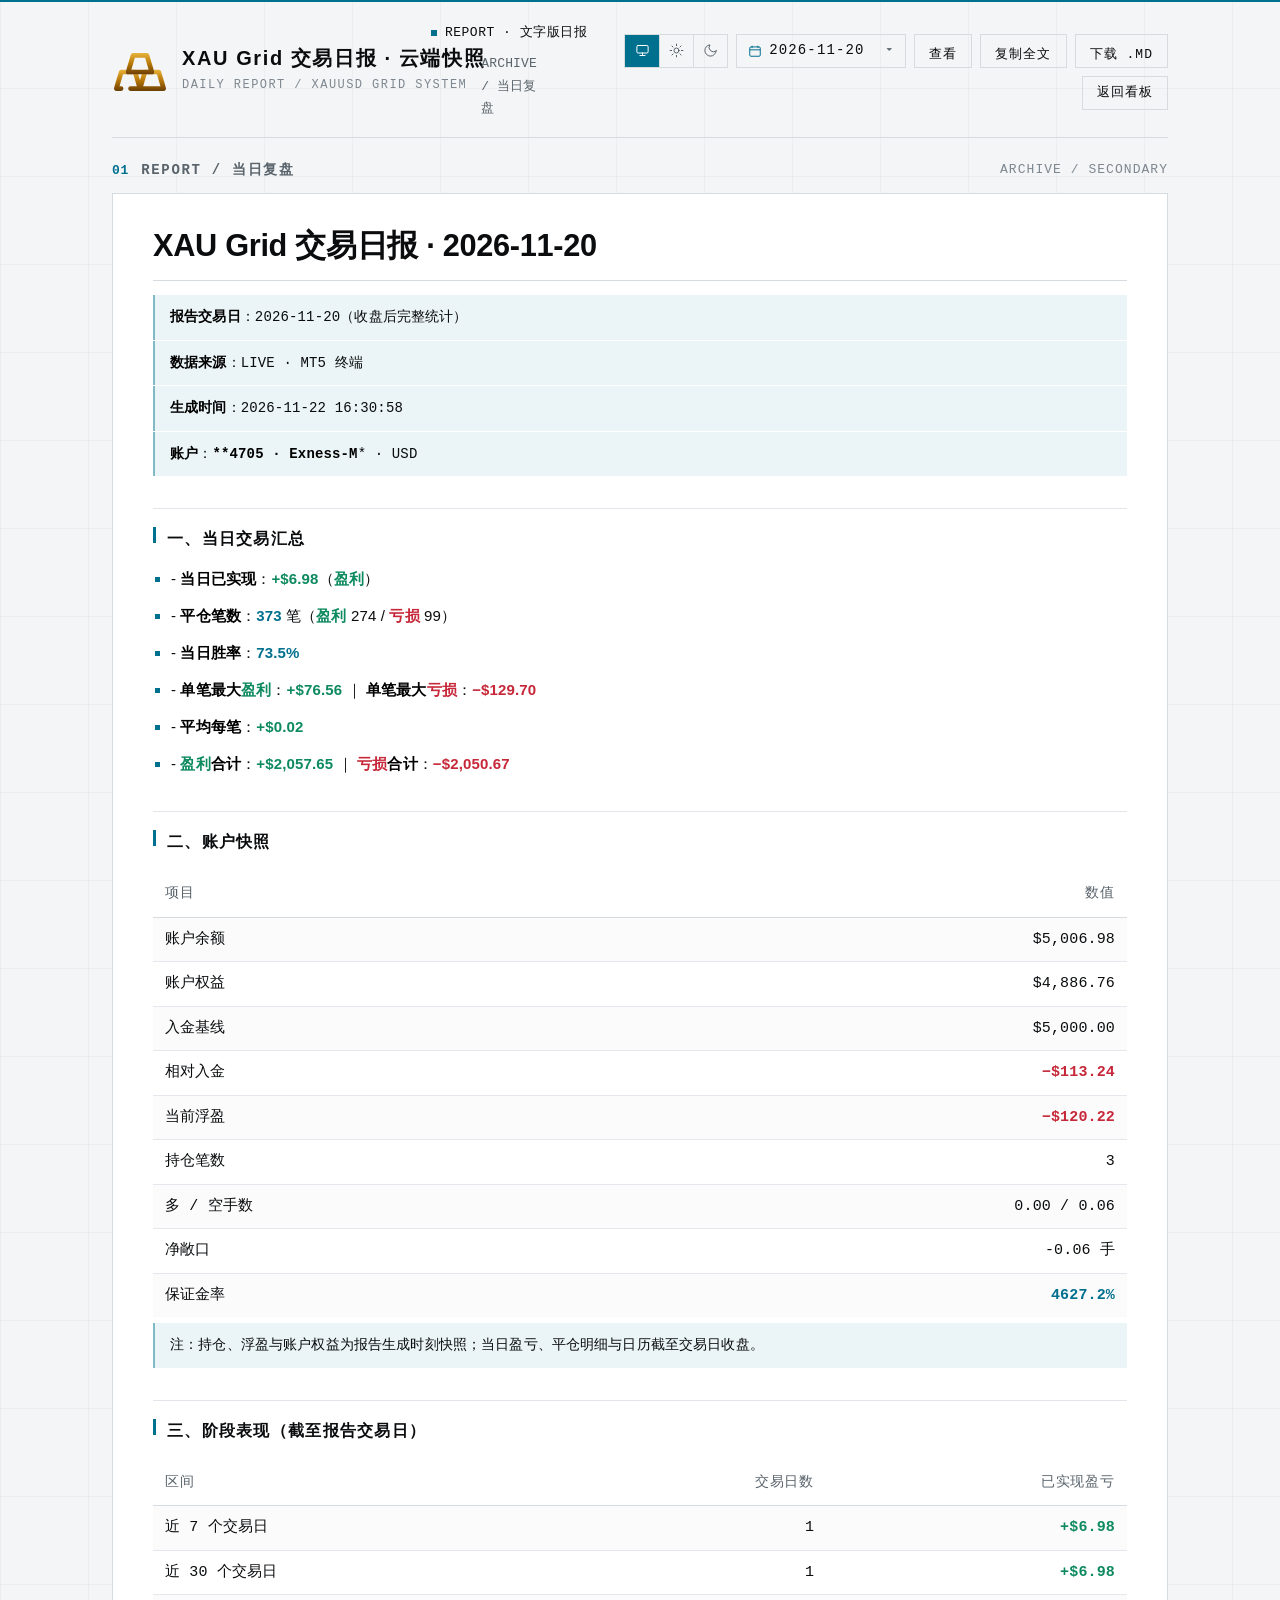
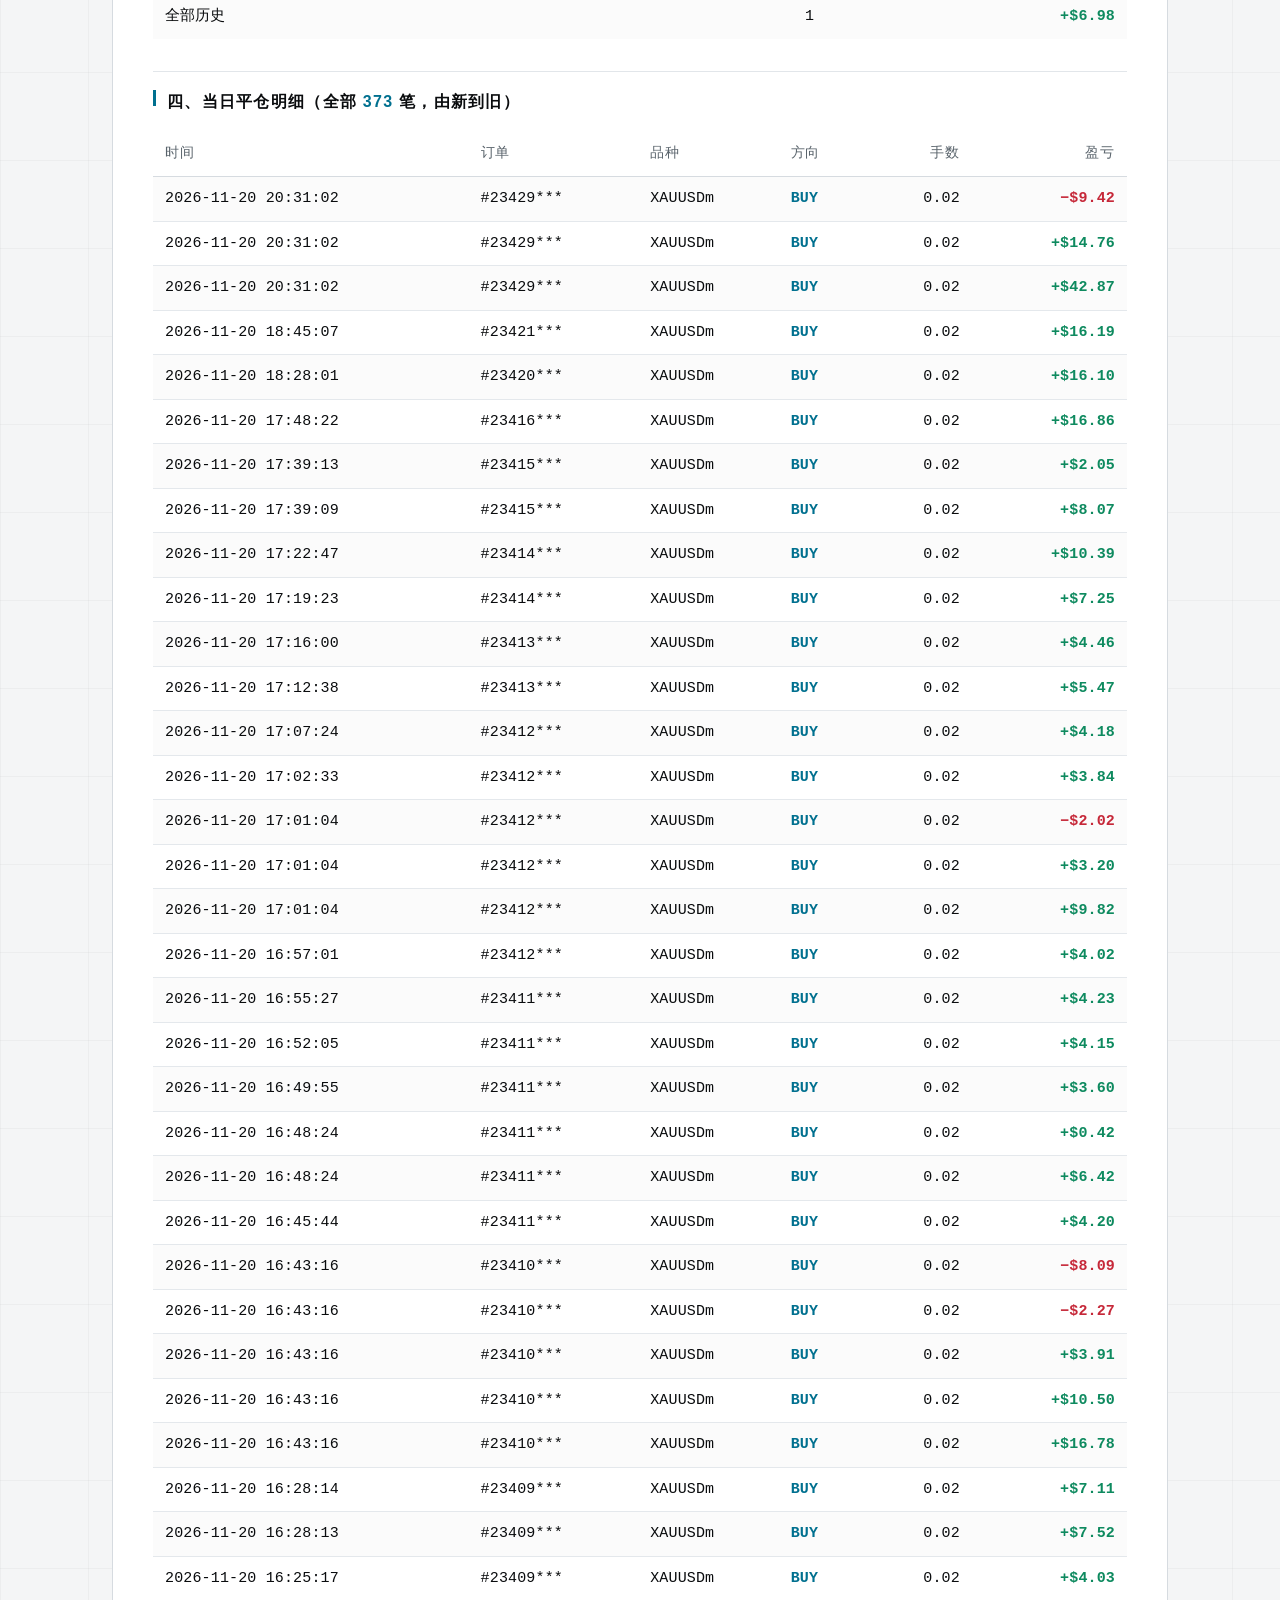
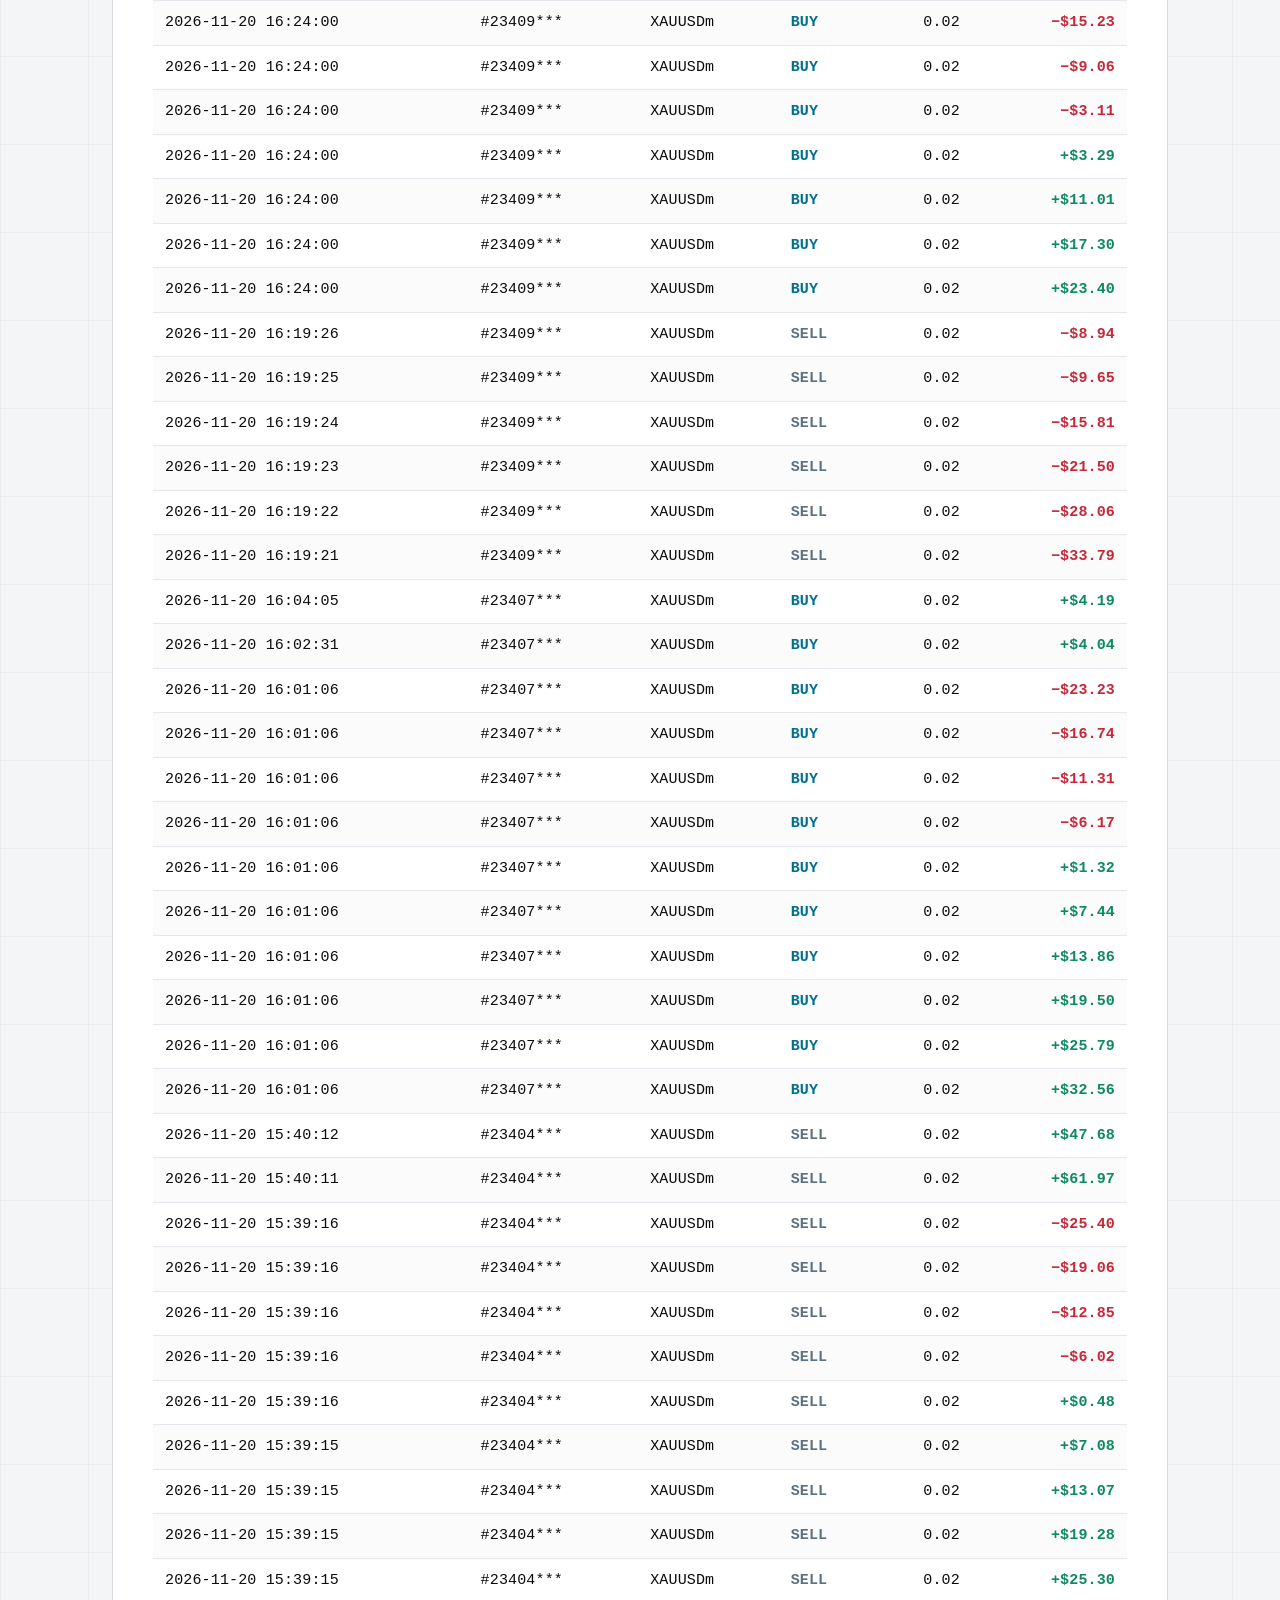
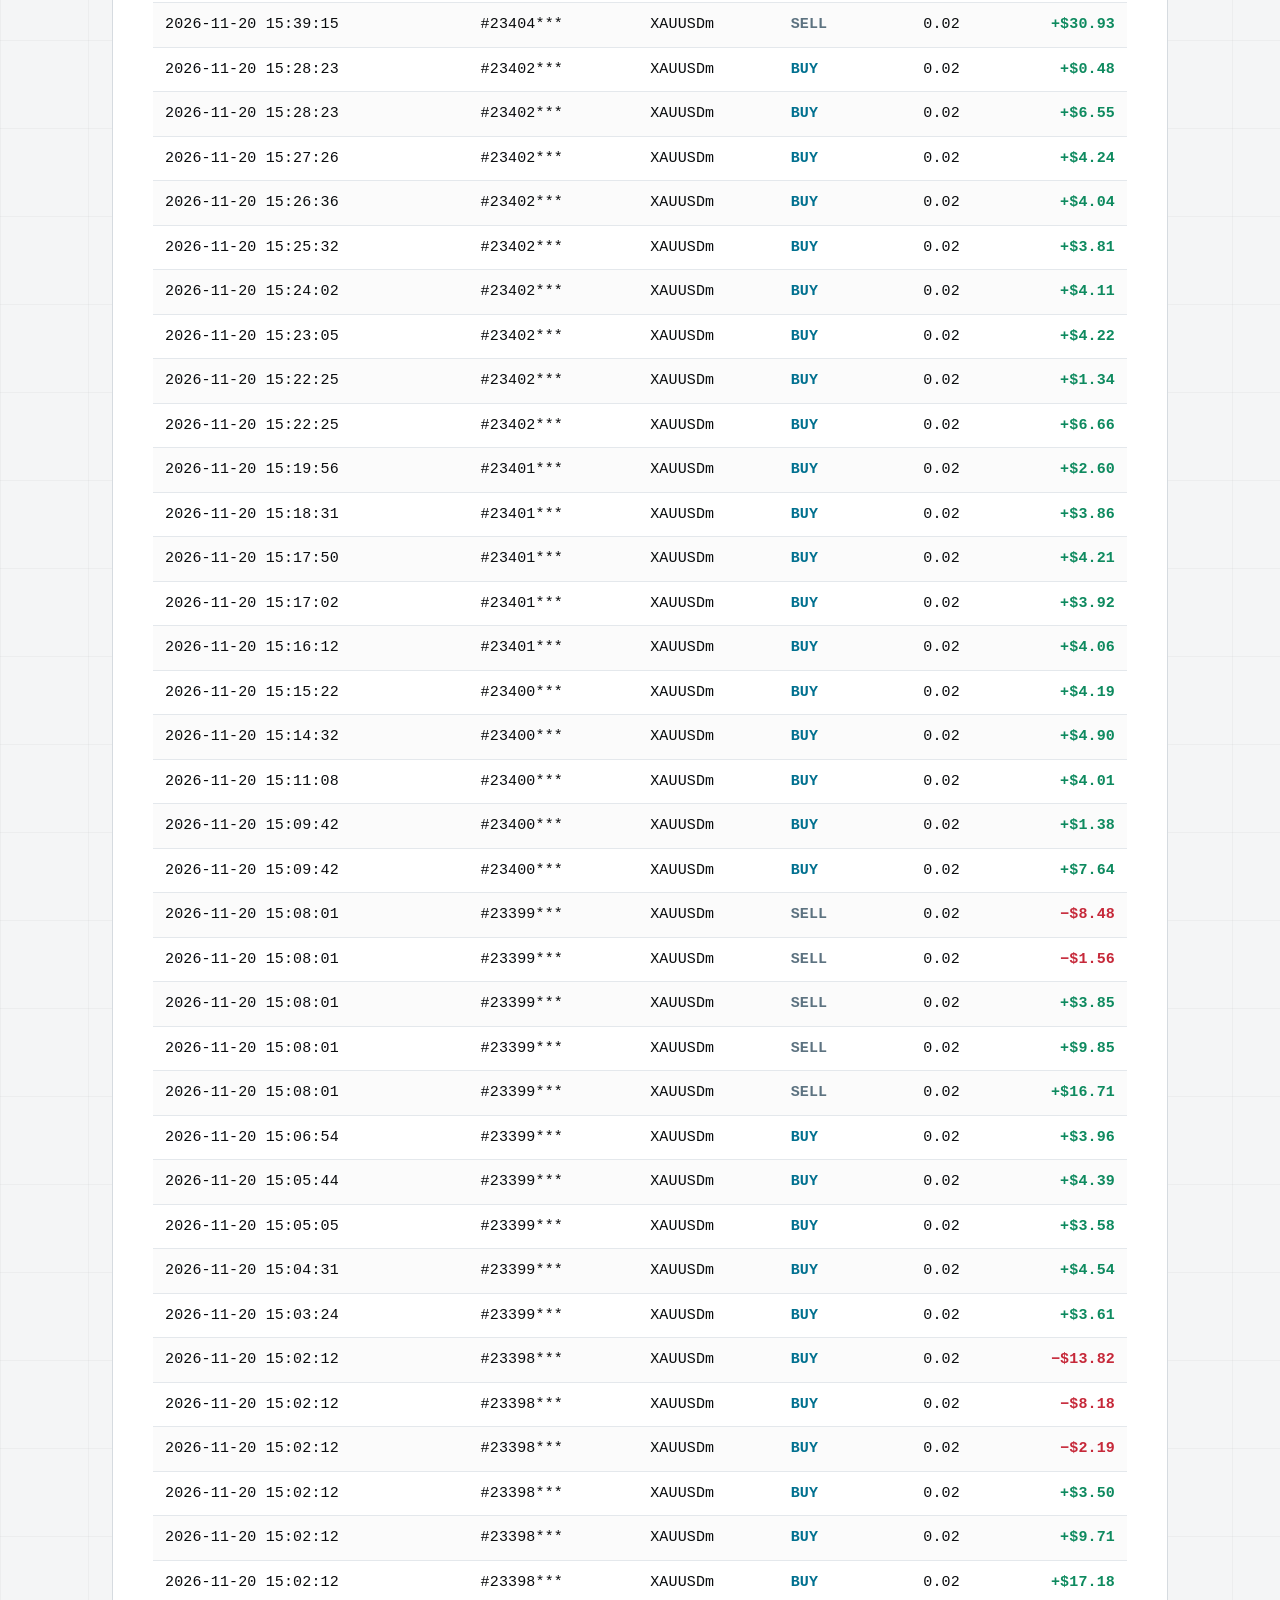
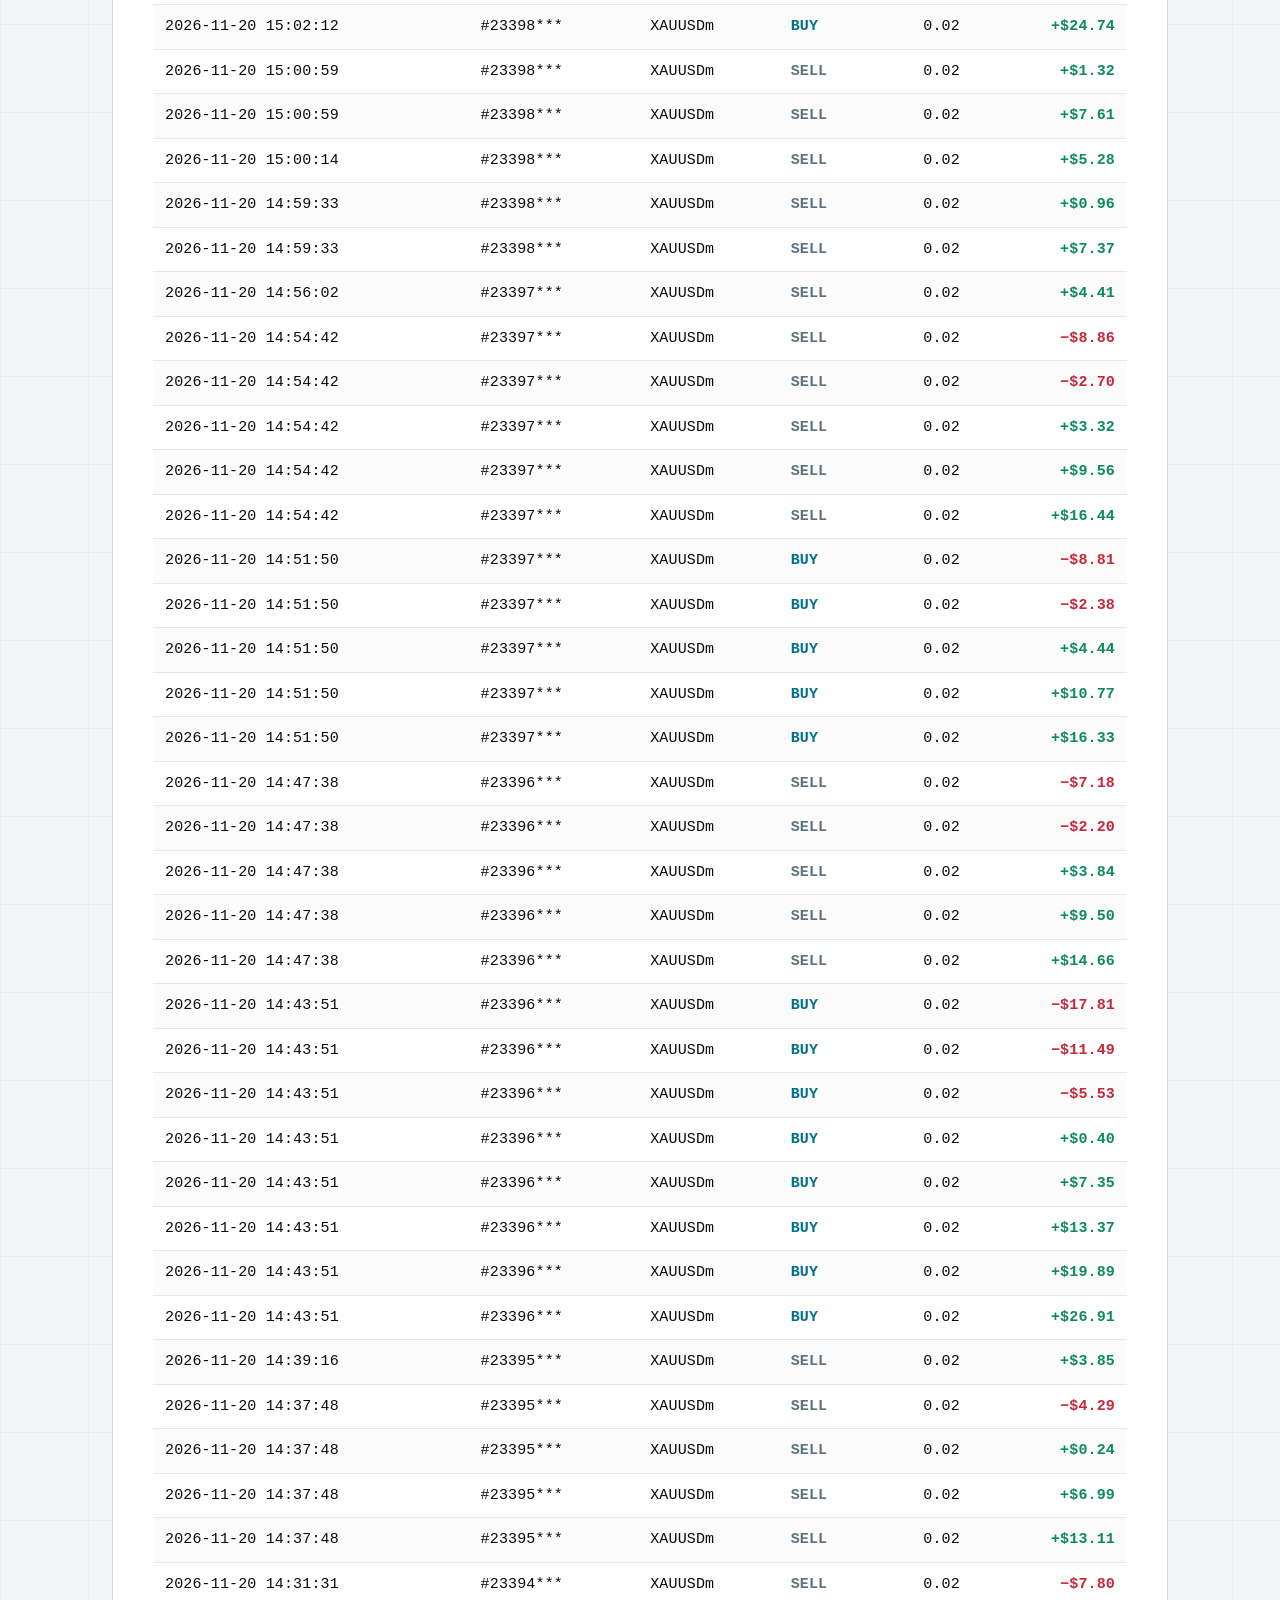
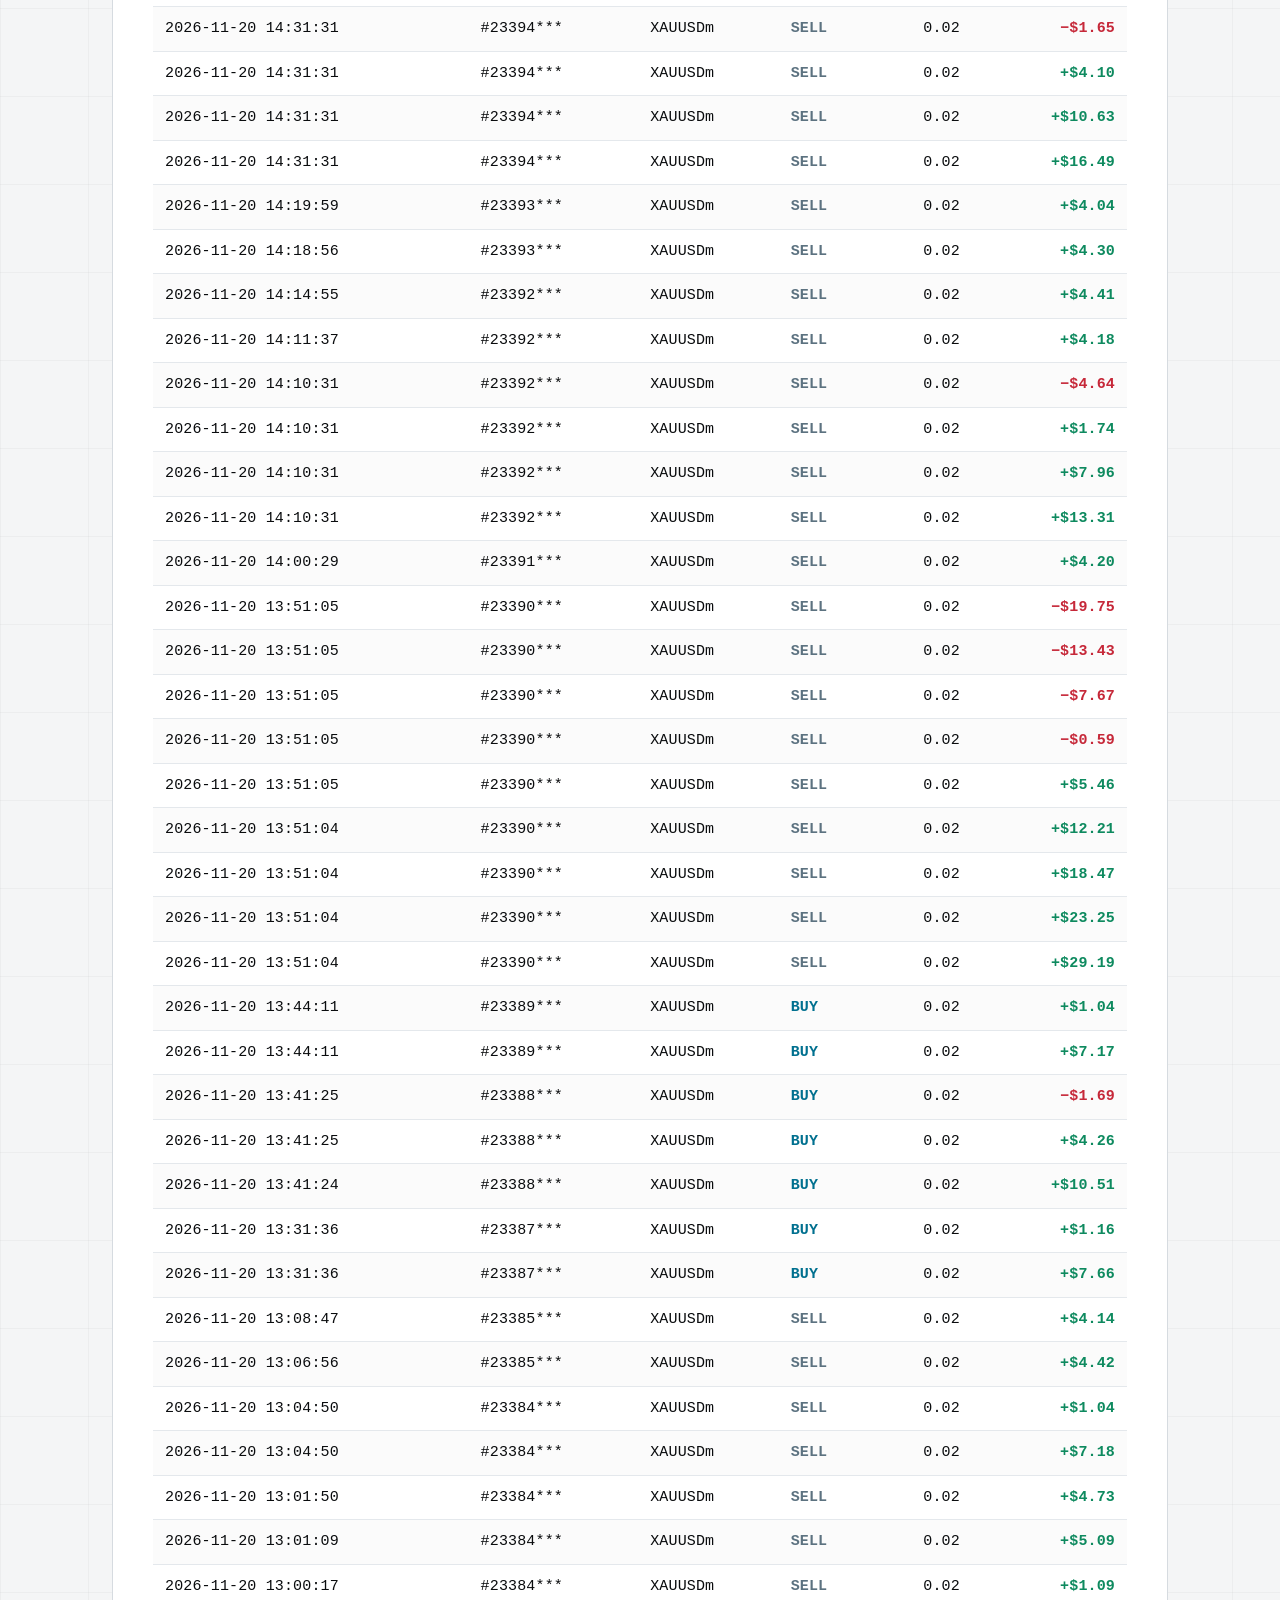
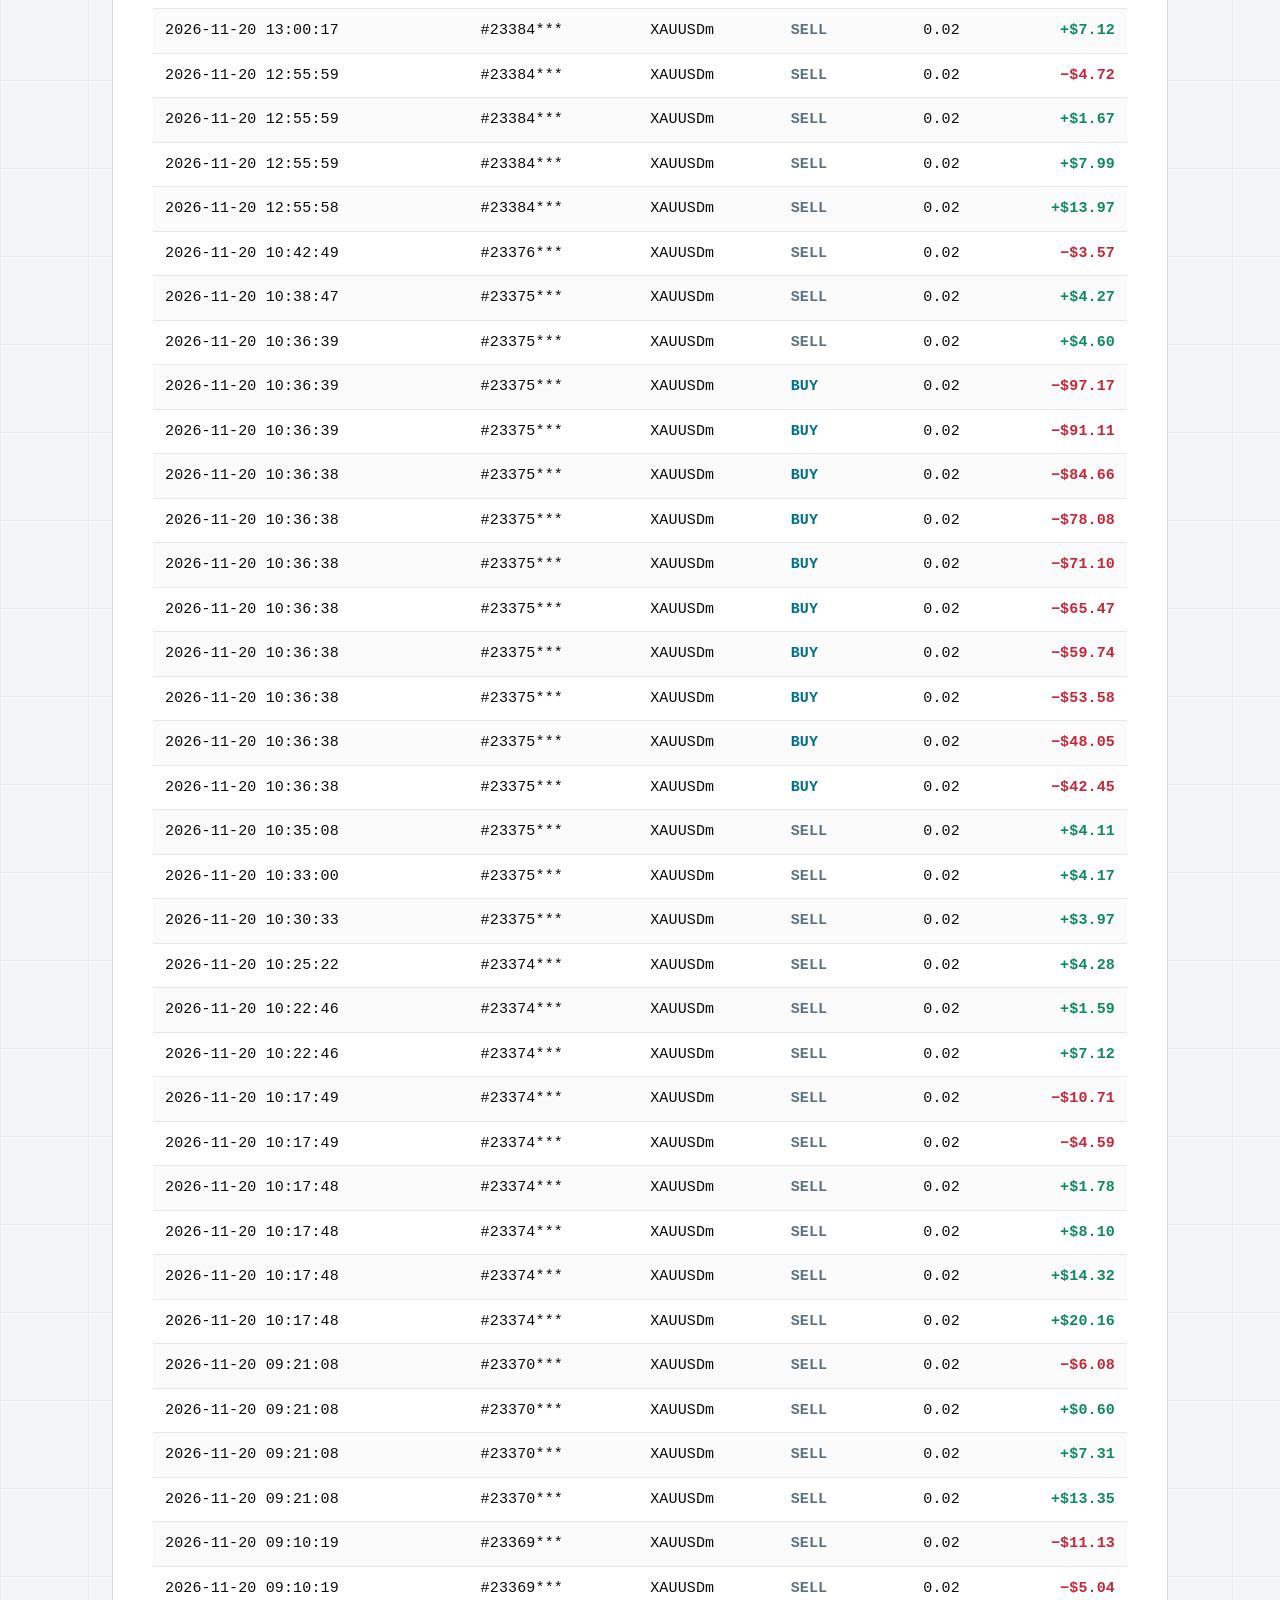
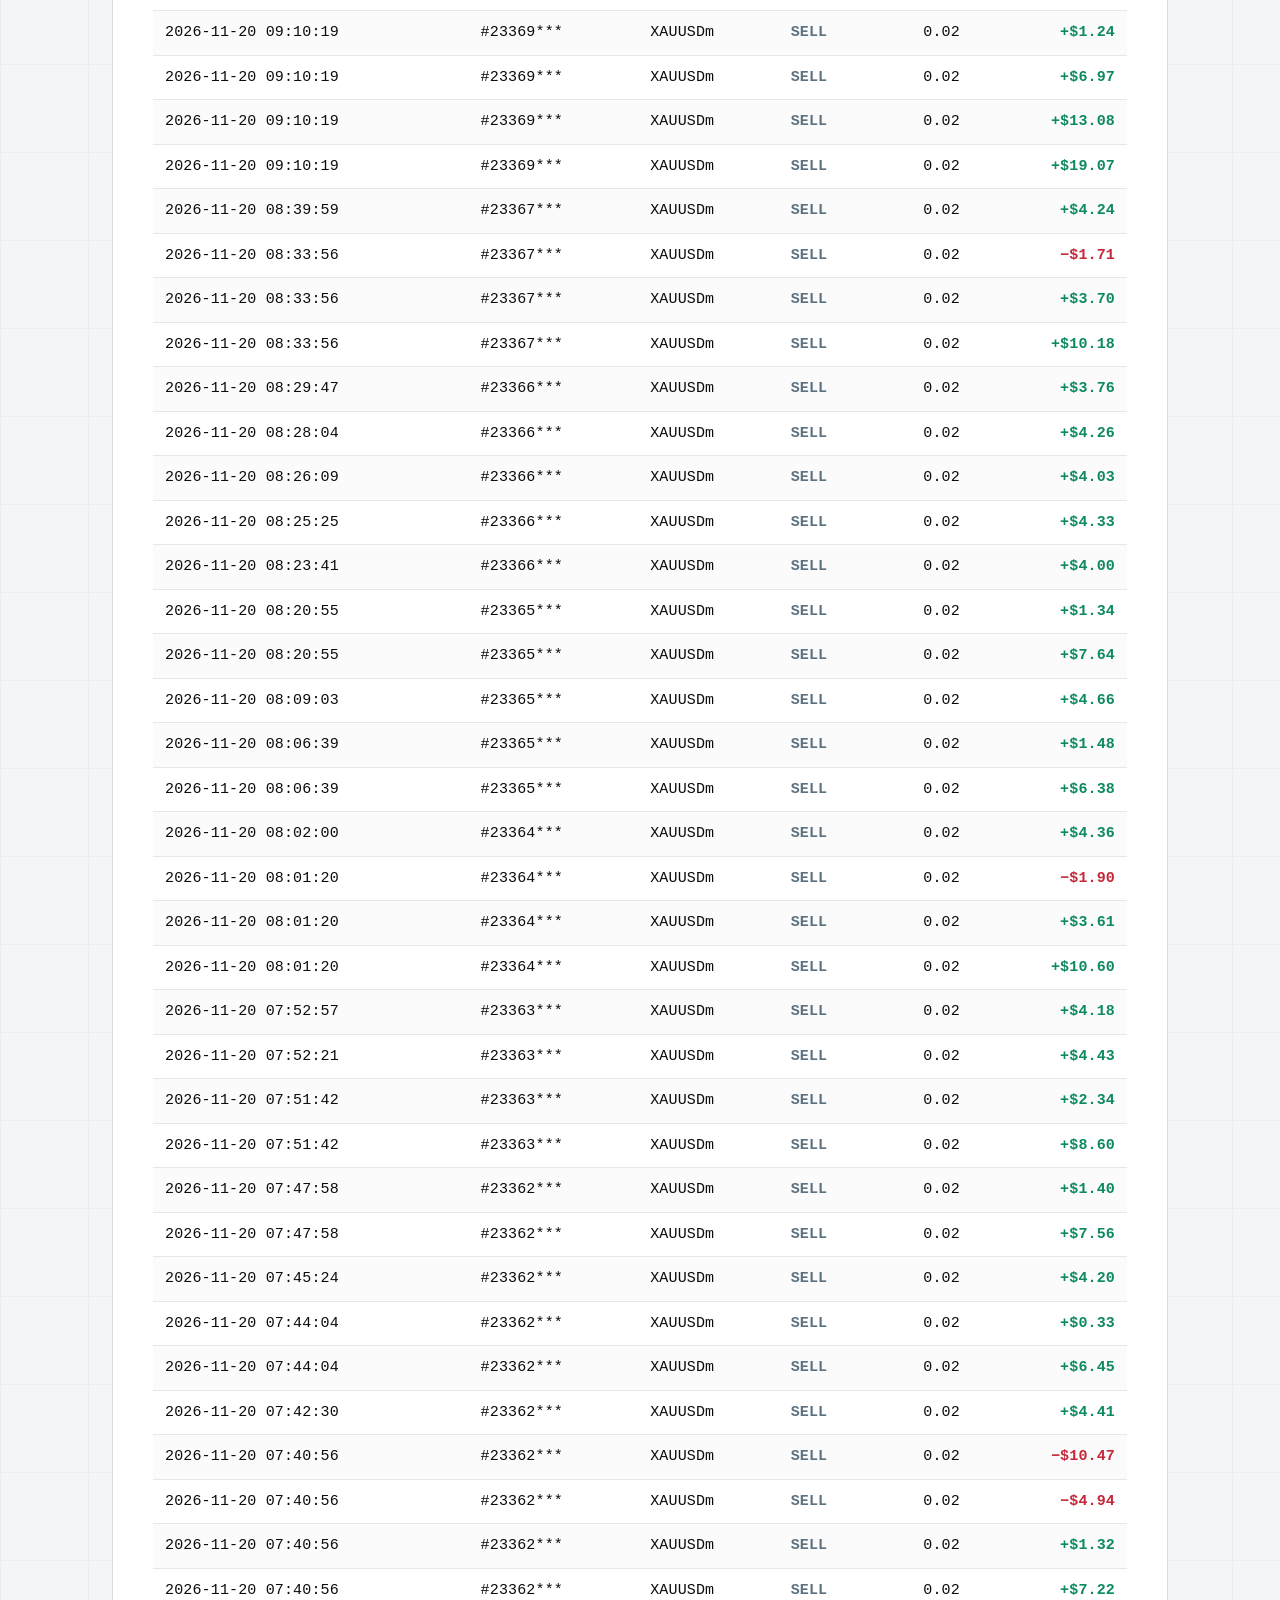
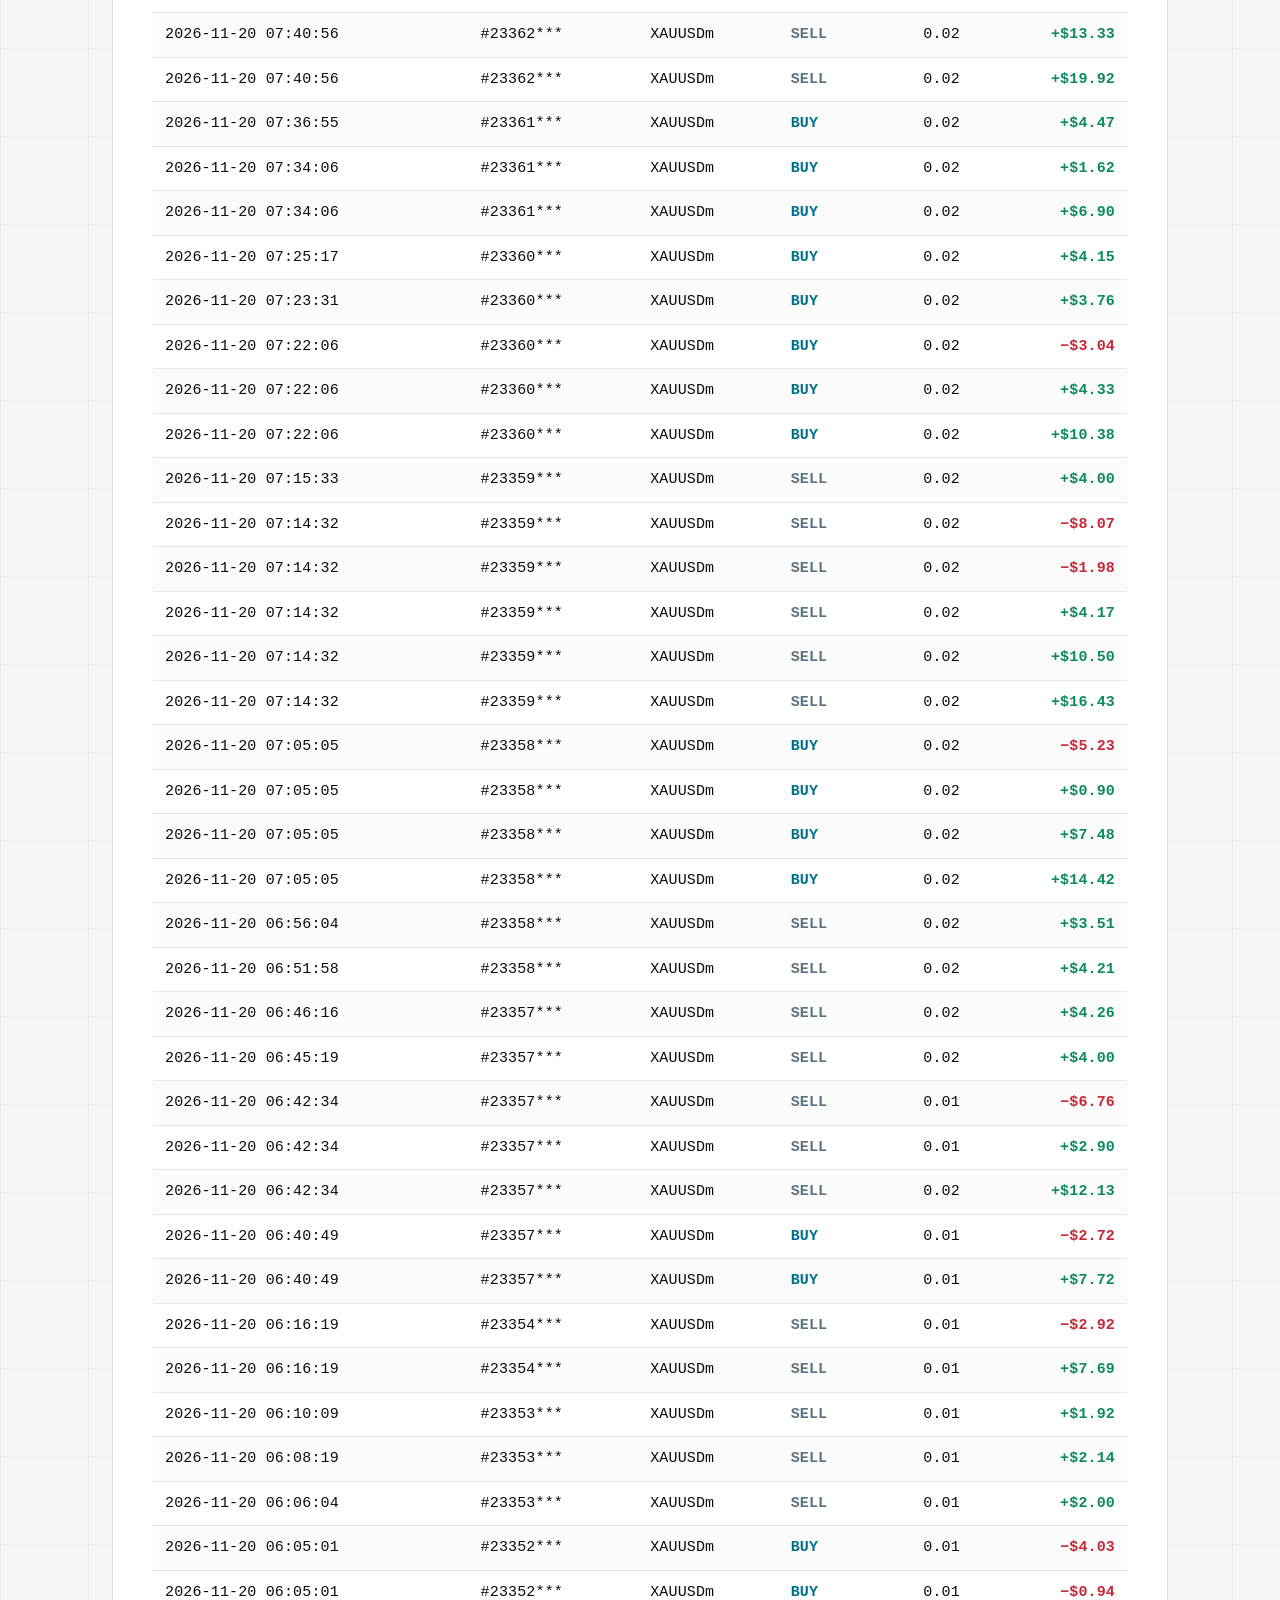
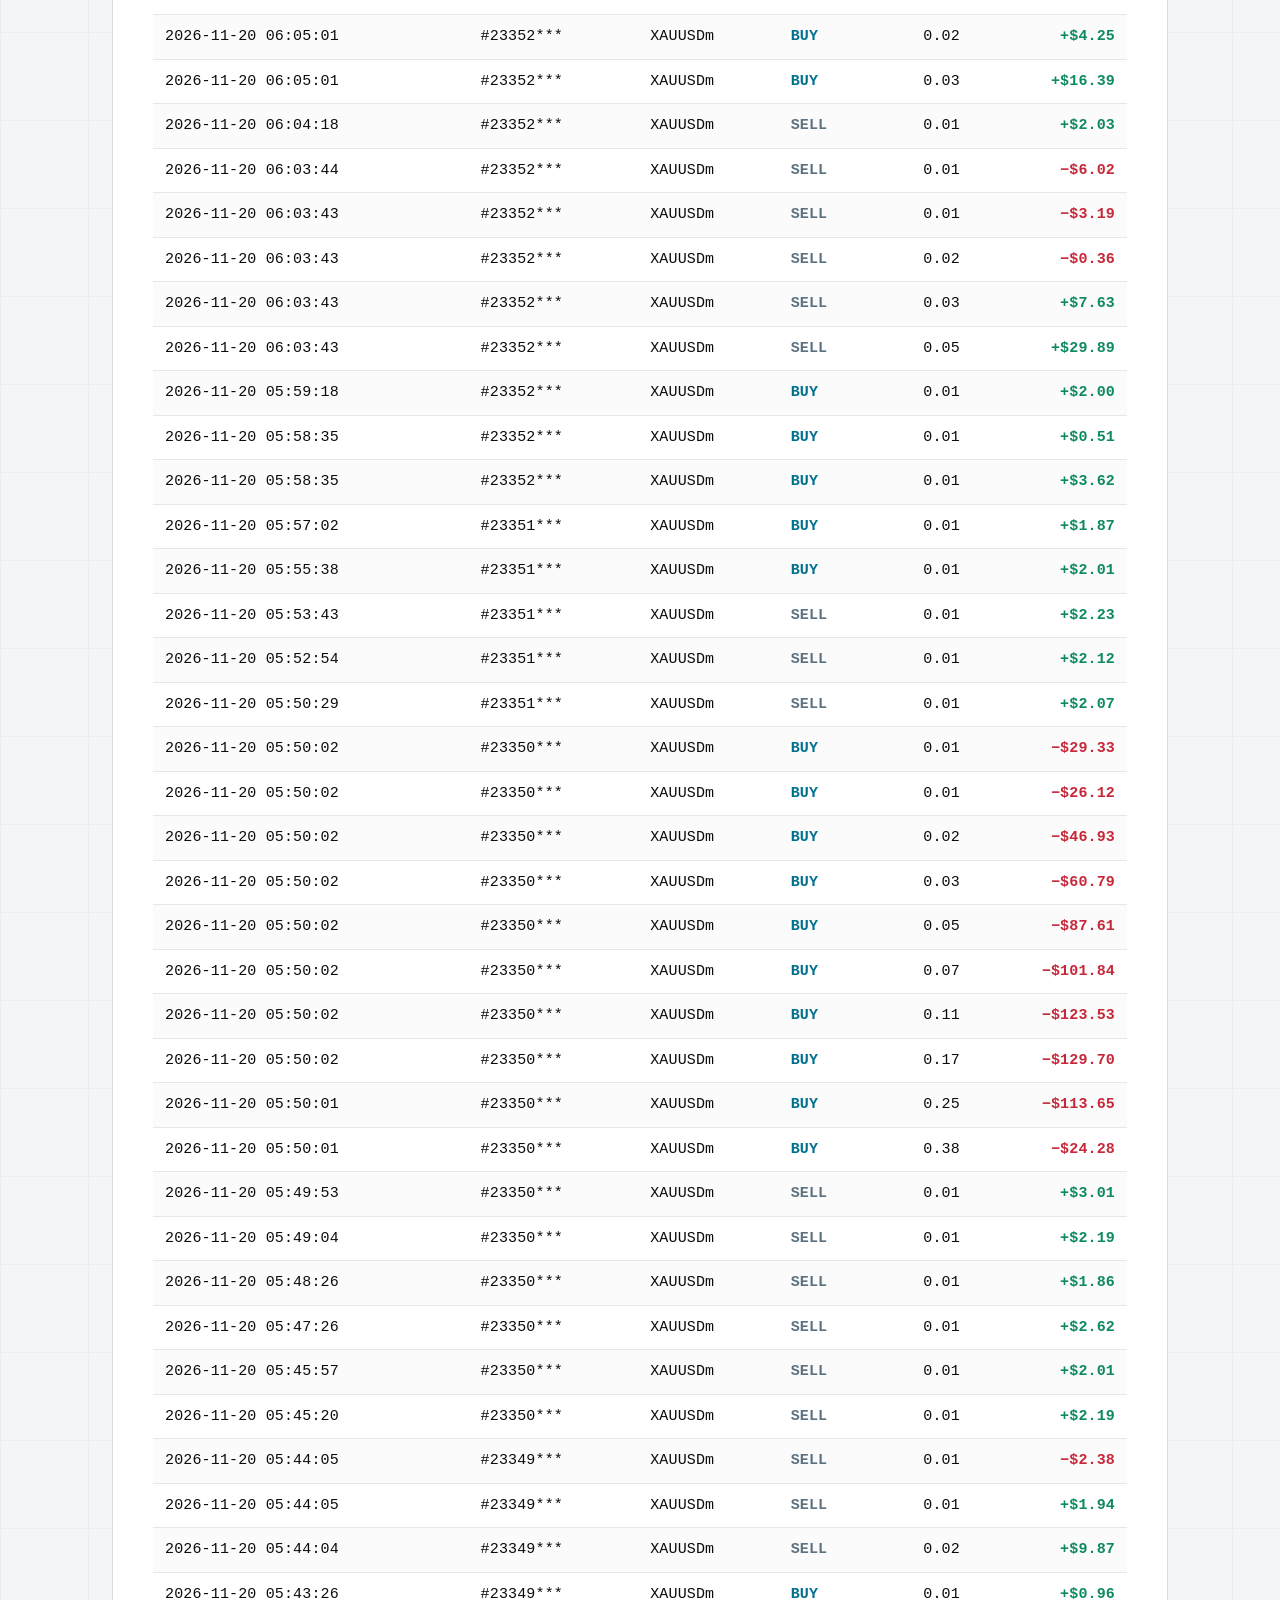
==== commit fc203471: "update snapshot 2026-11-23 00:30:58" ====
--- a/report.html
+++ b/report.html
@@ -26,13 +26,27 @@
 <div class="report-shell">
   <header class="report-bar">
     <div class="rb-brand">
-      <span class="rb-mark" aria-hidden="true">
-        <svg viewBox="0 0 24 24"><path d="M3 20h18M5 20V9l7-5 7 5v11M9 20v-6h6v6"/></svg>
-      </span>
+      <div class="rb-logo" aria-label="XAU GRID 黄金金库图标">
+        <svg viewBox="0 0 1408 1024" role="img" aria-hidden="true">
+          <defs>
+            <linearGradient id="goldFillReport" x1="0" y1="0" x2="0" y2="1">
+              <stop offset="0" stop-color="var(--logo-1)"/><stop offset=".5" stop-color="var(--logo-2)"/><stop offset="1" stop-color="var(--logo-3)"/>
+            </linearGradient>
+          </defs>
+          <path d="M149.83552 896H192.07552a64 64 0 0 1 0 128H64.07552a64 64 0 0 1-61.376-82.176l132.672-448A64 64 0 0 1 196.74752 448h374.656a64 64 0 0 1 61.376 45.824l132.672 448A64 64 0 0 1 704.07552 1024H448.07552a64 64 0 0 1 0-128h170.24L523.59552 576H244.55552l-94.72 320z" fill="url(#goldFillReport)"/>
+          <path d="M789.83552 896h468.48l-94.72-320h-279.04l-94.72 320z m46.912-448h374.656a64 64 0 0 1 61.376 45.824l132.672 448A64 64 0 0 1 1344.07552 1024H704.07552a64 64 0 0 1-61.376-82.176l132.672-448A64 64 0 0 1 836.74752 448z" fill="url(#goldFillReport)"/>
+          <path d="M564.55552 128L469.83552 448h468.48l-94.72-320H564.55552z m-47.808-128h374.656a64 64 0 0 1 61.376 45.824l132.672 448A64 64 0 0 1 1024.07552 576H384.07552a64 64 0 0 1-61.376-82.176l132.672-448A64 64 0 0 1 516.74752 0z" fill="url(#goldFillReport)"/>
+        </svg>
+      </div>
       <div class="rb-title">
-        <b>XAU Grid 交易日报 · 文字版</b>
-        <small>DAILY REPORT / MISSION CONTROL</small>
+        <b>XAU GRID</b>
+        <small>DAILY REPORT / XAUUSD GRID SYSTEM</small>
       </div>
+    </div>
+
+    <div class="rb-meta">
+      <span class="rb-status"><i class="dot"></i>REPORT · 文字版日报</span>
+      <span>ARCHIVE / 当日复盘</span>
     </div>
 
     <div class="rb-actions">
--- a/assets/css/tokens.css
+++ b/assets/css/tokens.css
@@ -64,6 +64,13 @@
   --gold-1:#C9F7FF;
   --gold-2:#3DDCFF;
   --gold-3:#0A5A70;
+  /* LOGO 专用黄金色，与冷青强调色解耦 */
+  --logo-1:#FFE9A8;
+  --logo-2:#E3A72F;
+  --logo-3:#7A4A08;
+  /* 多空手数：冷青 / 琥珀，深色底高对比 */
+  --long:#3DDCFF;
+  --short:#F2B33D;
   --brand-slash:#3DDCFF;
 
   --buy:#3DDCFF;
@@ -189,6 +196,12 @@
   --gold-1:#A9E9F7;
   --gold-2:#00708F;
   --gold-3:#06485C;
+  /* 浅色底改用更深的金与青，保证可读 */
+  --logo-1:#E8B33A;
+  --logo-2:#B87808;
+  --logo-3:#6B3F04;
+  --long:#006C8A;
+  --short:#9A5B00;
   --brand-slash:#00708F;
 
   --buy:#00708F;
--- a/assets/css/base.css
+++ b/assets/css/base.css
@@ -15,7 +15,7 @@
   min-height:100vh;
   color:var(--text);
   font-family:var(--font-sans);
-  font-size:14px;
+  font-size:15px;
   line-height:1.55;
   letter-spacing:.01em;
   background-color:var(--bg);
--- a/assets/css/components.css
+++ b/assets/css/components.css
@@ -17,7 +17,7 @@
 
 /* —— 按钮 —— */
 button,.btn{
-  color:var(--text);font-family:var(--mono);font-size:11px;cursor:pointer;
+  color:var(--text);font-family:var(--mono);font-size:13px;cursor:pointer;
   background:transparent;border:1px solid var(--line);border-radius:0;
   padding:9px 14px;height:34px;letter-spacing:.08em;text-transform:uppercase;
   box-shadow:none;
@@ -35,16 +35,16 @@
   padding:22px 0 18px;border-bottom:1px solid var(--line);margin-bottom:26px;
 }
 .mast-brand{display:flex;align-items:center;gap:16px;min-width:0}
-.logo{width:44px;height:44px;display:grid;place-items:center;flex:none}
-.logo svg{width:42px;height:42px;filter:none}
+.logo{width:56px;height:56px;display:grid;place-items:center;flex:none}
+.logo svg{width:54px;height:54px;filter:none}
 .brand{min-width:0}
 .brand h1{
-  font-size:clamp(20px,2vw,30px);font-weight:800;line-height:1;letter-spacing:.03em;
+  font-size:clamp(16px,1.45vw,22px);font-weight:800;line-height:1;letter-spacing:.04em;
   white-space:nowrap;text-transform:uppercase;
 }
 .brand h1 .slash{color:var(--accent);font-weight:400;margin:0 .16em}
 .brand p{
-  font-size:10px;color:var(--muted);margin-top:7px;letter-spacing:.26em;
+  font-size:12px;color:var(--muted);margin-top:7px;letter-spacing:.18em;
   text-transform:uppercase;white-space:nowrap;font-family:var(--mono);
 }
 .mast-side{display:flex;flex-direction:column;align-items:flex-end;gap:12px;min-width:0}
@@ -54,7 +54,7 @@
 /* —— 状态文本（无胶囊底） —— */
 .chip{
   display:inline-flex;align-items:center;gap:8px;padding:0;border:0;border-radius:0;
-  background:transparent;font-family:var(--mono);font-size:11px;letter-spacing:.06em;
+  background:transparent;font-family:var(--mono);font-size:13px;letter-spacing:.05em;
   color:var(--muted);white-space:nowrap;box-shadow:none;
 }
 .chip b{color:var(--text);font-family:var(--mono);font-weight:600;font-variant-numeric:tabular-nums}
@@ -122,16 +122,16 @@
 .panel{overflow:hidden;min-width:0;background:var(--panel);border:1px solid var(--line);border-radius:0;box-shadow:none}
 .panel:hover{border-color:var(--glass-border-hi)}
 .panel-head{display:flex;align-items:center;gap:12px;padding:16px 20px;border-bottom:1px solid var(--line)}
-.panel-head h2{font-size:13px;font-weight:700;letter-spacing:.14em;text-transform:uppercase}
-.panel-head .tag{font-size:10px;color:var(--muted-2);font-family:var(--mono);margin-left:auto;letter-spacing:.08em;white-space:nowrap}
+.panel-head h2{font-size:14px;font-weight:700;letter-spacing:.12em;text-transform:uppercase}
+.panel-head .tag{font-size:13px;color:var(--muted-2);font-family:var(--mono);margin-left:auto;letter-spacing:.06em;white-space:nowrap}
 
 /* —— 表格：加高行、严格垂直居中、等宽右对齐、滚动吸附表头 —— */
 .table-scroll{overflow:auto;max-height:460px;-webkit-overflow-scrolling:touch}
-table{width:100%;border-collapse:separate;border-spacing:0;font-size:12px}
+table{width:100%;border-collapse:separate;border-spacing:0;font-size:15px}
 th{
   position:sticky;top:0;z-index:3;vertical-align:middle;
-  text-align:right;color:var(--muted);font-weight:500;font-size:10px;letter-spacing:.10em;
-  text-transform:uppercase;padding:12px 16px;background:var(--panel);
+  text-align:right;color:var(--muted);font-weight:500;font-size:14px;letter-spacing:.06em;
+  text-transform:uppercase;padding:13px 16px;background:var(--panel);
   border-bottom:1px solid var(--line);white-space:nowrap;
 }
 th[title]{cursor:help;text-decoration:underline dotted var(--help-line);text-underline-offset:3px}
@@ -149,7 +149,7 @@
 
 /* 方向徽章：BUY 国际橙 / SELL 钢灰，与盈亏色分离 */
 .side{
-  font-weight:700;font-size:10px;padding:4px 8px;border-radius:1px;display:inline-flex;
+  font-weight:700;font-size:12px;padding:4px 8px;border-radius:1px;display:inline-flex;
   align-items:center;justify-content:center;line-height:1;min-width:48px;vertical-align:middle;
   letter-spacing:.08em;box-shadow:none;
 }
@@ -163,13 +163,13 @@
 .deals-scroll{max-height:400px}
 
 /* —— 敞口条 —— */
-.expo{display:flex;justify-content:space-between;font-size:11px;margin-bottom:8px;color:var(--muted);font-family:var(--mono)}
+.expo{display:flex;justify-content:space-between;font-size:13px;margin-bottom:8px;color:var(--muted);font-family:var(--mono)}
 .expo b{font-family:var(--mono);color:var(--text);font-variant-numeric:tabular-nums}
 .bar{height:8px;border-radius:0;background:var(--bar-bg);overflow:hidden;display:flex;box-shadow:none}
 .bar i{display:block;height:100%;transition:width .4s linear}
 .bar .b{background:var(--accent)}
 .bar .s{background:var(--gold)}
-.legend{display:flex;gap:18px;margin-top:10px;font-size:10px;color:var(--muted);font-family:var(--mono);letter-spacing:.06em}
+.legend{display:flex;gap:18px;margin-top:10px;font-size:13px;color:var(--muted);font-family:var(--mono);letter-spacing:.04em}
 .legend span::before{content:"";display:inline-block;width:8px;height:8px;border-radius:0;margin-right:6px}
 .legend .lb::before{background:var(--accent)}
 .legend .ls::before{background:var(--gold)}
@@ -177,7 +177,7 @@
 /* —— 统计行 —— */
 .stat-row{
   display:flex;justify-content:space-between;align-items:baseline;padding:10px 0;
-  border-bottom:1px solid var(--stat-line);font-size:12px;
+  border-bottom:1px solid var(--stat-line);font-size:14px;
 }
 .stat-row:last-child{border-bottom:none}
 .stat-row span{color:var(--muted)}
@@ -193,9 +193,9 @@
   .panel-head{flex-wrap:wrap;row-gap:8px}
   .panel-head h2{white-space:nowrap;flex:none}
   .deal-nav{margin-left:0;width:100%;flex-wrap:wrap;justify-content:flex-start}
-  th{padding:10px 8px;font-size:9px;letter-spacing:.04em}
-  td{padding:13px 8px;font-size:11px}
-  .side{min-width:40px;padding:3px 6px;font-size:9px;letter-spacing:.04em}
+  th{padding:10px 8px;font-size:14px;letter-spacing:.02em}
+  td{padding:13px 8px;font-size:14px}
+  .side{min-width:44px;padding:3px 6px;font-size:12px;letter-spacing:.02em}
   .table-scroll{max-height:58vh}
   .deals-scroll{max-height:54vh}
 }
--- a/assets/css/report.css
+++ b/assets/css/report.css
@@ -13,40 +13,46 @@
 }
 
 body{padding:0;line-height:1.75}
+body::before{content:"";position:fixed;top:0;left:0;right:0;height:2px;background:var(--accent);z-index:80}
 
 .report-shell{max-width:1120px;margin:0 auto;padding:0 32px 46px}
 
-/* —— 顶部工具条：与看板同款任务栏 —— */
+/* —— 顶部任务栏：与看板同款结构（品牌 / 状态 / 工具） —— */
 .report-bar{
   position:relative;z-index:20;
-  display:flex;align-items:flex-end;justify-content:space-between;gap:20px;flex-wrap:wrap;
-  padding:24px 0 16px;border-bottom:1px solid var(--line);margin-bottom:20px;
+  display:grid;grid-template-columns:auto minmax(0,1fr) auto;align-items:center;
+  gap:16px 24px;padding:22px 0 16px;border-bottom:1px solid var(--line);margin-bottom:20px;
 }
 .rb-brand{display:flex;align-items:center;gap:14px;min-width:0}
-.rb-mark{
-  width:38px;height:38px;flex:none;display:grid;place-items:center;
-  border:1px solid var(--accent-border);color:var(--accent);background:transparent;
-}
-.rb-mark svg{width:20px;height:20px;fill:none;stroke:currentColor;stroke-width:1.5;
-  stroke-linecap:square;stroke-linejoin:miter}
+.rb-logo{width:56px;height:56px;flex:none;display:grid;place-items:center}
+.rb-logo svg{width:52px;height:52px;display:block}
 .rb-title{min-width:0}
 .rb-title b{
-  display:block;font-size:clamp(16px,1.7vw,21px);font-weight:800;line-height:1.15;
-  letter-spacing:.02em;white-space:nowrap;
+  display:block;font-size:20px;font-weight:800;line-height:1;
+  letter-spacing:.08em;white-space:nowrap;
 }
 .rb-title small{
-  display:block;margin-top:6px;font-family:var(--mono);font-size:9px;
-  color:var(--muted-2);letter-spacing:.20em;white-space:nowrap;
-}
-.rb-actions{display:flex;align-items:center;gap:8px;flex-wrap:wrap;justify-content:flex-end;margin-left:auto}
-.report-bar a.btn{display:inline-flex;align-items:center;justify-content:center;text-decoration:none;line-height:1.2}
+  display:block;margin-top:7px;font-family:var(--mono);font-size:12px;
+  color:var(--muted-2);letter-spacing:.12em;white-space:nowrap;
+}
+.rb-meta{
+  display:flex;align-items:center;justify-content:center;flex-wrap:wrap;
+  gap:8px 20px;font-family:var(--mono);font-size:13px;color:var(--muted);min-width:0;
+}
+.rb-status{display:inline-flex;align-items:center;gap:8px;color:var(--text);
+  letter-spacing:.04em;white-space:nowrap}
+.rb-status .dot{width:6px;height:6px;background:var(--accent);display:inline-block;flex:none}
+.rb-actions{display:flex;align-items:center;gap:8px;flex-wrap:wrap;justify-content:flex-end}
+.report-bar a.btn{display:inline-flex;align-items:center;justify-content:center;
+  text-decoration:none;line-height:1.2;height:34px}
+.rb-actions button{height:34px}
 
 /* —— 自定义交易日选择器 —— */
 .datepick{position:relative}
-.dp-trigger{display:flex;align-items:center;gap:7px;min-width:158px;justify-content:flex-start;
-  font-family:var(--mono);font-size:12px;padding:7px 11px}
+.dp-trigger{display:flex;align-items:center;gap:7px;min-width:170px;justify-content:flex-start;
+  font-family:var(--mono);font-size:14px;padding:7px 11px}
 .dp-trigger svg{width:14px;height:14px;flex:none;stroke:var(--accent);fill:none;stroke-width:1.7}
-.dp-trigger .caret{margin-left:auto;color:var(--muted);font-size:10px}
+.dp-trigger .caret{margin-left:auto;color:var(--muted);font-size:13px}
 .dp-panel{
   position:absolute;right:0;top:calc(100% + 7px);z-index:40;width:296px;
   background:var(--panel);border:1px solid var(--line);border-radius:0;padding:13px;
@@ -54,13 +60,13 @@
 }
 .dp-panel[hidden]{display:none}
 .dp-head{display:flex;align-items:center;justify-content:space-between;margin-bottom:10px}
-.dp-head strong{font-size:13px;letter-spacing:.4px;font-family:var(--mono)}
-.dp-nav{width:30px;height:28px;padding:0;font-size:17px;line-height:1;text-align:center}
+.dp-head strong{font-size:15px;letter-spacing:.3px;font-family:var(--mono)}
+.dp-nav{width:32px;height:30px;padding:0;font-size:18px;line-height:1;text-align:center}
 .dp-week,.dp-grid{display:grid;grid-template-columns:repeat(7,minmax(0,1fr));gap:3px}
-.dp-week span{text-align:center;font-size:10px;color:var(--muted);padding:3px 0;letter-spacing:.08em}
+.dp-week span{text-align:center;font-size:13px;color:var(--muted);padding:3px 0;letter-spacing:.04em}
 .dp-grid{margin-top:3px}
-.dp-day{height:34px;min-width:0;padding:0;border:1px solid transparent;border-radius:0;
-  background:transparent;color:var(--text);font-family:var(--mono);font-size:12px;position:relative;
+.dp-day{height:36px;min-width:0;padding:0;border:1px solid transparent;border-radius:0;
+  background:transparent;color:var(--text);font-family:var(--mono);font-size:14px;position:relative;
   box-shadow:none}
 .dp-day.has{border-color:var(--line);background:var(--bg-2)}
 .dp-day.has:hover{border-color:var(--accent-border);background:var(--hover-bg);color:var(--accent)}
@@ -74,19 +80,19 @@
 .dp-empty{height:34px}
 .dp-foot{display:flex;align-items:center;justify-content:space-between;gap:8px;
   margin-top:10px;padding-top:9px;border-top:1px solid var(--line)}
-.dp-foot small{color:var(--subtle);font-size:10px}
-.dp-latest{padding:4px 9px;font-size:11px}
+.dp-foot small{color:var(--subtle);font-size:13px}
+.dp-latest{padding:4px 9px;font-size:13px}
 
 /* —— 日报标题带 —— */
 .report-head{display:flex;align-items:center;gap:12px;margin-bottom:10px}
 .report-head .sec-index{
-  font-family:var(--mono);font-size:10px;font-weight:700;color:var(--accent);
-  letter-spacing:.08em;line-height:1;
-}
-.report-head h2{font-family:var(--mono);font-size:11px;font-weight:700;
-  letter-spacing:.16em;color:var(--muted)}
-.report-tag{margin-left:auto;font-family:var(--mono);font-size:9px;
-  color:var(--muted-2);letter-spacing:.14em;white-space:nowrap}
+  font-family:var(--mono);font-size:13px;font-weight:700;color:var(--accent);
+  letter-spacing:.06em;line-height:1;
+}
+.report-head h2{font-family:var(--mono);font-size:14px;font-weight:700;
+  letter-spacing:.12em;color:var(--muted)}
+.report-tag{margin-left:auto;font-family:var(--mono);font-size:13px;
+  color:var(--muted-2);letter-spacing:.08em;white-space:nowrap}
 
 /* —— 日报正文：平面文档 —— */
 article{
@@ -99,16 +105,17 @@
   margin-bottom:14px;padding-bottom:16px;border-bottom:1px solid var(--line);
 }
 article h2{
-  display:flex;align-items:center;gap:10px;
-  font-size:12px;font-weight:700;letter-spacing:.16em;text-transform:uppercase;
-  margin:30px 0 12px;padding-top:16px;border-top:1px solid var(--line-soft);
-}
-article h2::before{content:"";width:3px;height:14px;background:var(--accent);flex:none}
-article p{font-size:13px;color:var(--para);margin:7px 0;line-height:1.85}
+  position:relative;padding-left:14px;
+  font-size:16px;font-weight:700;letter-spacing:.08em;text-transform:uppercase;
+  margin:32px 0 12px;padding-top:16px;border-top:1px solid var(--line-soft);
+}
+article h2::before{content:"";position:absolute;left:0;top:18px;
+  width:3px;height:1em;background:var(--accent)}
+article p{font-size:15px;color:var(--para);margin:8px 0;line-height:1.8}
 article blockquote{
-  font-family:var(--mono);font-size:11px;color:var(--para);letter-spacing:.02em;
+  font-family:var(--mono);font-size:14px;color:var(--para);letter-spacing:.01em;
   background:var(--quote-bg);border-left:2px solid var(--quote-border);border-radius:0;
-  padding:9px 14px;margin:0 0 1px;
+  padding:10px 15px;margin:0 0 1px;
 }
 article blockquote:first-of-type{margin-top:14px}
 article .bullet,article .num{padding-left:18px;position:relative}
@@ -127,28 +134,40 @@
 article .pct{color:var(--pct);font-weight:700}
 
 /* —— 日报表格 —— */
-article table{width:100%;border-collapse:separate;border-spacing:0;font-size:12px;margin:12px 0 6px}
+article table{width:100%;border-collapse:separate;border-spacing:0;font-size:15px;margin:14px 0 6px}
 article th{
   text-align:left;color:var(--muted);font-weight:500;background:transparent;
-  font-family:var(--mono);font-size:9px;letter-spacing:.12em;text-transform:uppercase;
-  padding:10px 12px;border-bottom:1px solid var(--line);white-space:nowrap;
+  font-family:var(--mono);font-size:14px;letter-spacing:.06em;text-transform:uppercase;
+  padding:11px 12px;border-bottom:1px solid var(--line);white-space:nowrap;
+  vertical-align:middle;
 }
 article td{
-  padding:11px 12px;border-bottom:1px solid var(--td-border);font-family:var(--mono);
+  padding:12px 12px;border-bottom:1px solid var(--td-border);font-family:var(--mono);
   font-variant-numeric:tabular-nums;color:var(--para);white-space:nowrap;vertical-align:middle;
+  text-align:left;
 }
 article tbody tr:nth-child(even) td{background:var(--zebra)}
 article tr:hover td{background:var(--row-hover)}
 article tr:last-child td{border-bottom:none}
-article th:last-child,article td:last-child{text-align:right}
 article .ta-r{text-align:right}
 article .ta-c{text-align:center}
-#tip{text-align:center;color:var(--muted);font-size:12px;padding:34px}
+#tip{text-align:center;color:var(--muted);font-size:14px;padding:34px}
 
 .report-foot{
   display:flex;justify-content:space-between;gap:14px;flex-wrap:wrap;
   margin-top:18px;padding-top:12px;border-top:1px solid var(--line);
-  font-family:var(--mono);font-size:9px;color:var(--muted-2);letter-spacing:.12em;
+  font-family:var(--mono);font-size:13px;color:var(--muted-2);letter-spacing:.06em;
+}
+
+@media(max-width:1200px){
+  .report-bar{
+    grid-template-columns:minmax(0,1fr) auto;
+    grid-template-areas:"brand actions" "meta meta";
+    row-gap:14px;
+  }
+  .rb-brand{grid-area:brand}
+  .rb-meta{grid-area:meta;justify-content:flex-start}
+  .rb-actions{grid-area:actions}
 }
 
 @media(max-width:900px){
@@ -158,29 +177,35 @@
 
 @media(max-width:700px){
   .report-shell{padding:0 14px 30px}
-  .report-bar{padding:18px 0 14px;gap:12px}
+  .report-bar{
+    grid-template-columns:minmax(0,1fr);
+    grid-template-areas:"brand" "meta" "actions";
+    padding:18px 0 14px;gap:12px;
+  }
   .rb-brand{gap:10px}
-  .rb-mark{width:32px;height:32px}
-  .rb-mark svg{width:17px;height:17px}
-  .rb-title b{font-size:15px}
-  .rb-title small{font-size:8px;letter-spacing:.14em}
-  .rb-actions{flex:1 1 100%;margin-left:0;justify-content:flex-start;gap:6px}
+  .rb-logo{width:42px;height:42px}
+  .rb-logo svg{width:40px;height:40px}
+  .rb-title b{font-size:16px;letter-spacing:.06em}
+  .rb-title small{font-size:11px;letter-spacing:.08em}
+  .rb-meta{justify-content:flex-start;gap:6px 14px}
+  .rb-actions{width:100%;justify-content:flex-start;gap:6px}
   .report-head{gap:8px}
-  .report-head h2{font-size:10px;letter-spacing:.10em}
-  .report-tag{font-size:8px;letter-spacing:.08em}
+  .report-head h2{font-size:13px;letter-spacing:.06em}
+  .report-tag{font-size:13px;letter-spacing:.04em}
   article{padding:18px 15px 26px;min-height:320px}
-  article h1{font-size:20px;padding-bottom:12px}
-  article h2{font-size:11px;margin-top:22px;padding-top:12px}
-  article p{font-size:12px;line-height:1.8}
-  article blockquote{font-size:10px;padding:8px 10px}
-  article table{font-size:10px;display:block;overflow-x:auto;white-space:nowrap;margin:10px 0 4px}
+  article h1{font-size:22px;padding-bottom:12px}
+  article h2{font-size:15px;margin-top:24px;padding-top:12px}
+  article h2::before{top:13px}
+  article p{font-size:15px;line-height:1.75}
+  article blockquote{font-size:13px;padding:8px 10px}
+  article table{font-size:15px;display:block;overflow-x:auto;white-space:nowrap;margin:10px 0 4px}
   article th,article td{padding:8px 8px}
   /* 窄屏隐藏次要列：平仓明细去掉订单/品种，持仓去掉订单/开仓价 */
   article table.al-llllrr th:nth-child(2),article table.al-llllrr td:nth-child(2),
   article table.al-llllrr th:nth-child(3),article table.al-llllrr td:nth-child(3),
   article table.al-llrrrr th:nth-child(1),article table.al-llrrrr td:nth-child(1),
   article table.al-llrrrr th:nth-child(4),article table.al-llrrrr td:nth-child(4){display:none}
-  .report-foot{font-size:8px;letter-spacing:.06em}
+  .report-foot{font-size:13px;letter-spacing:.03em}
   /* .report-bar 有 backdrop-filter 时是 fixed 的包含块；此处保持相对定位弹层 */
   .datepick{position:static}
   .dp-panel{position:absolute;left:50%;right:auto;top:calc(100% + 10px);bottom:auto;
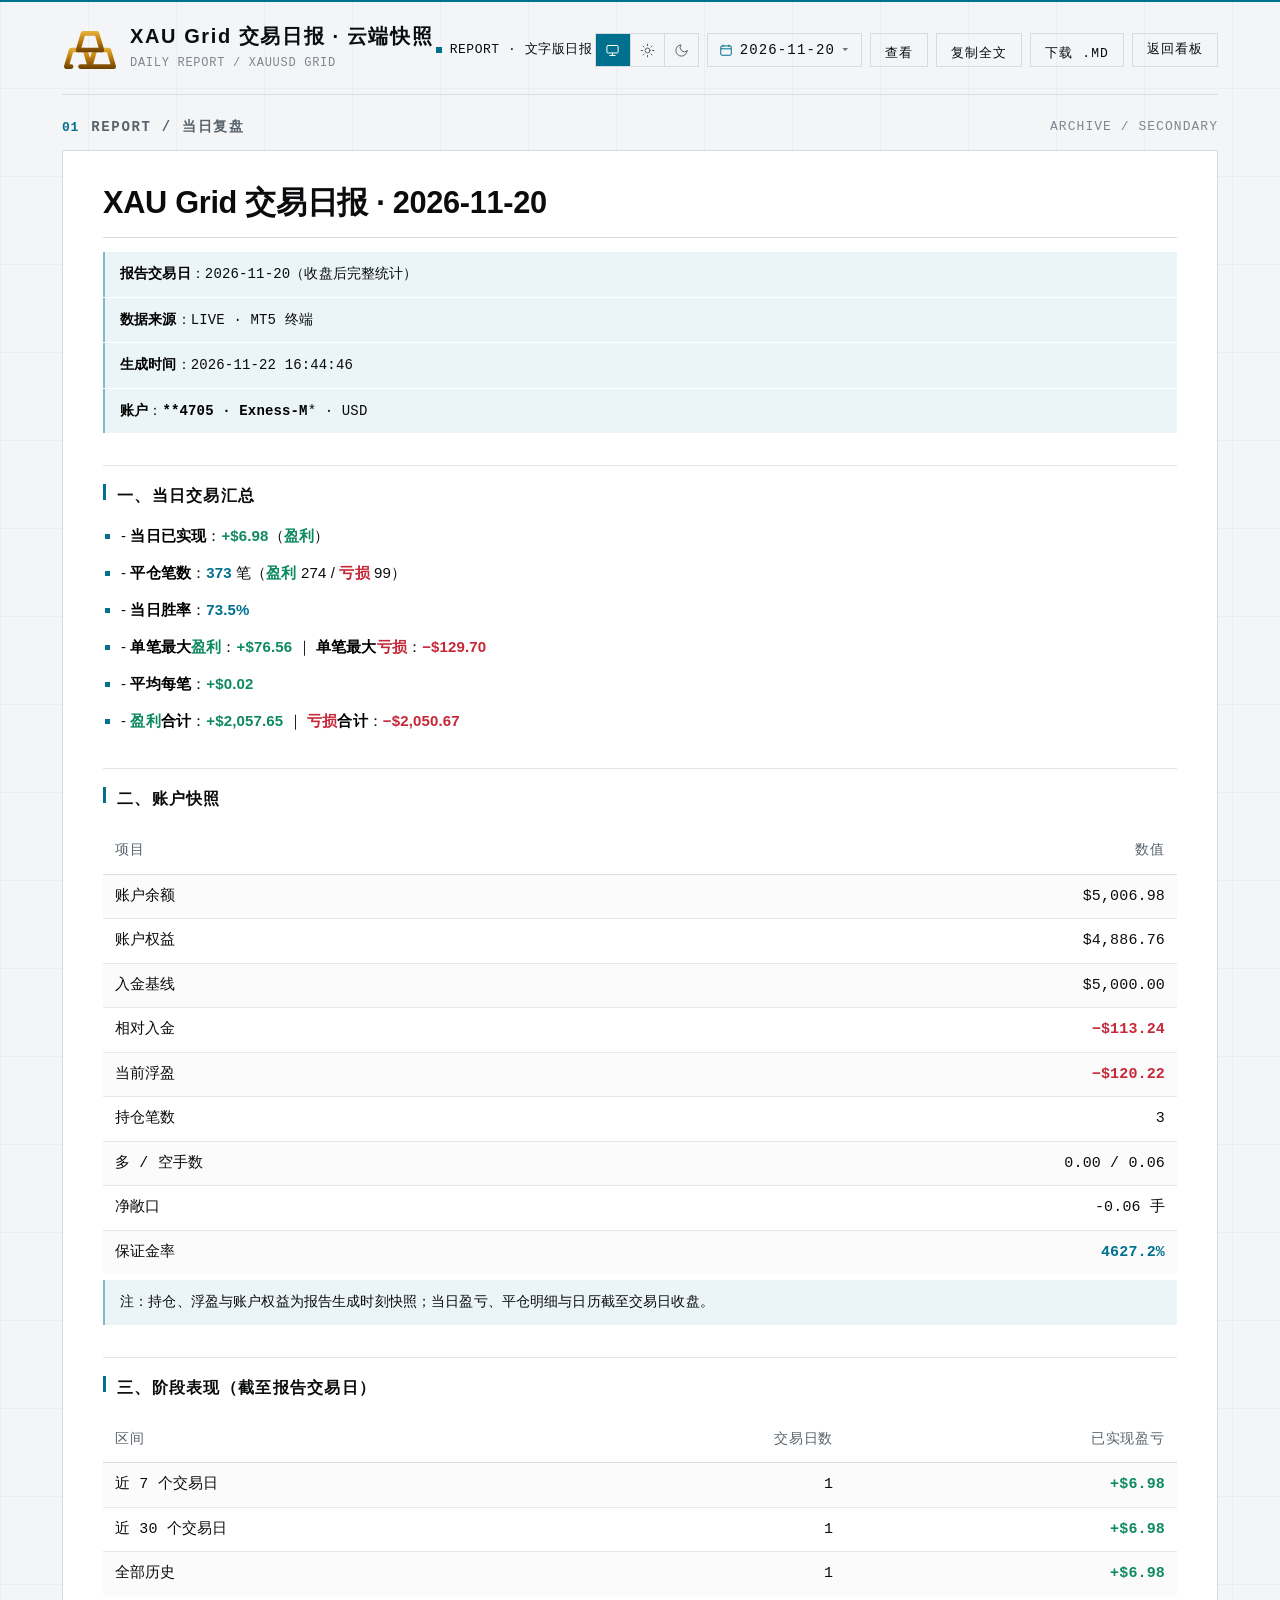
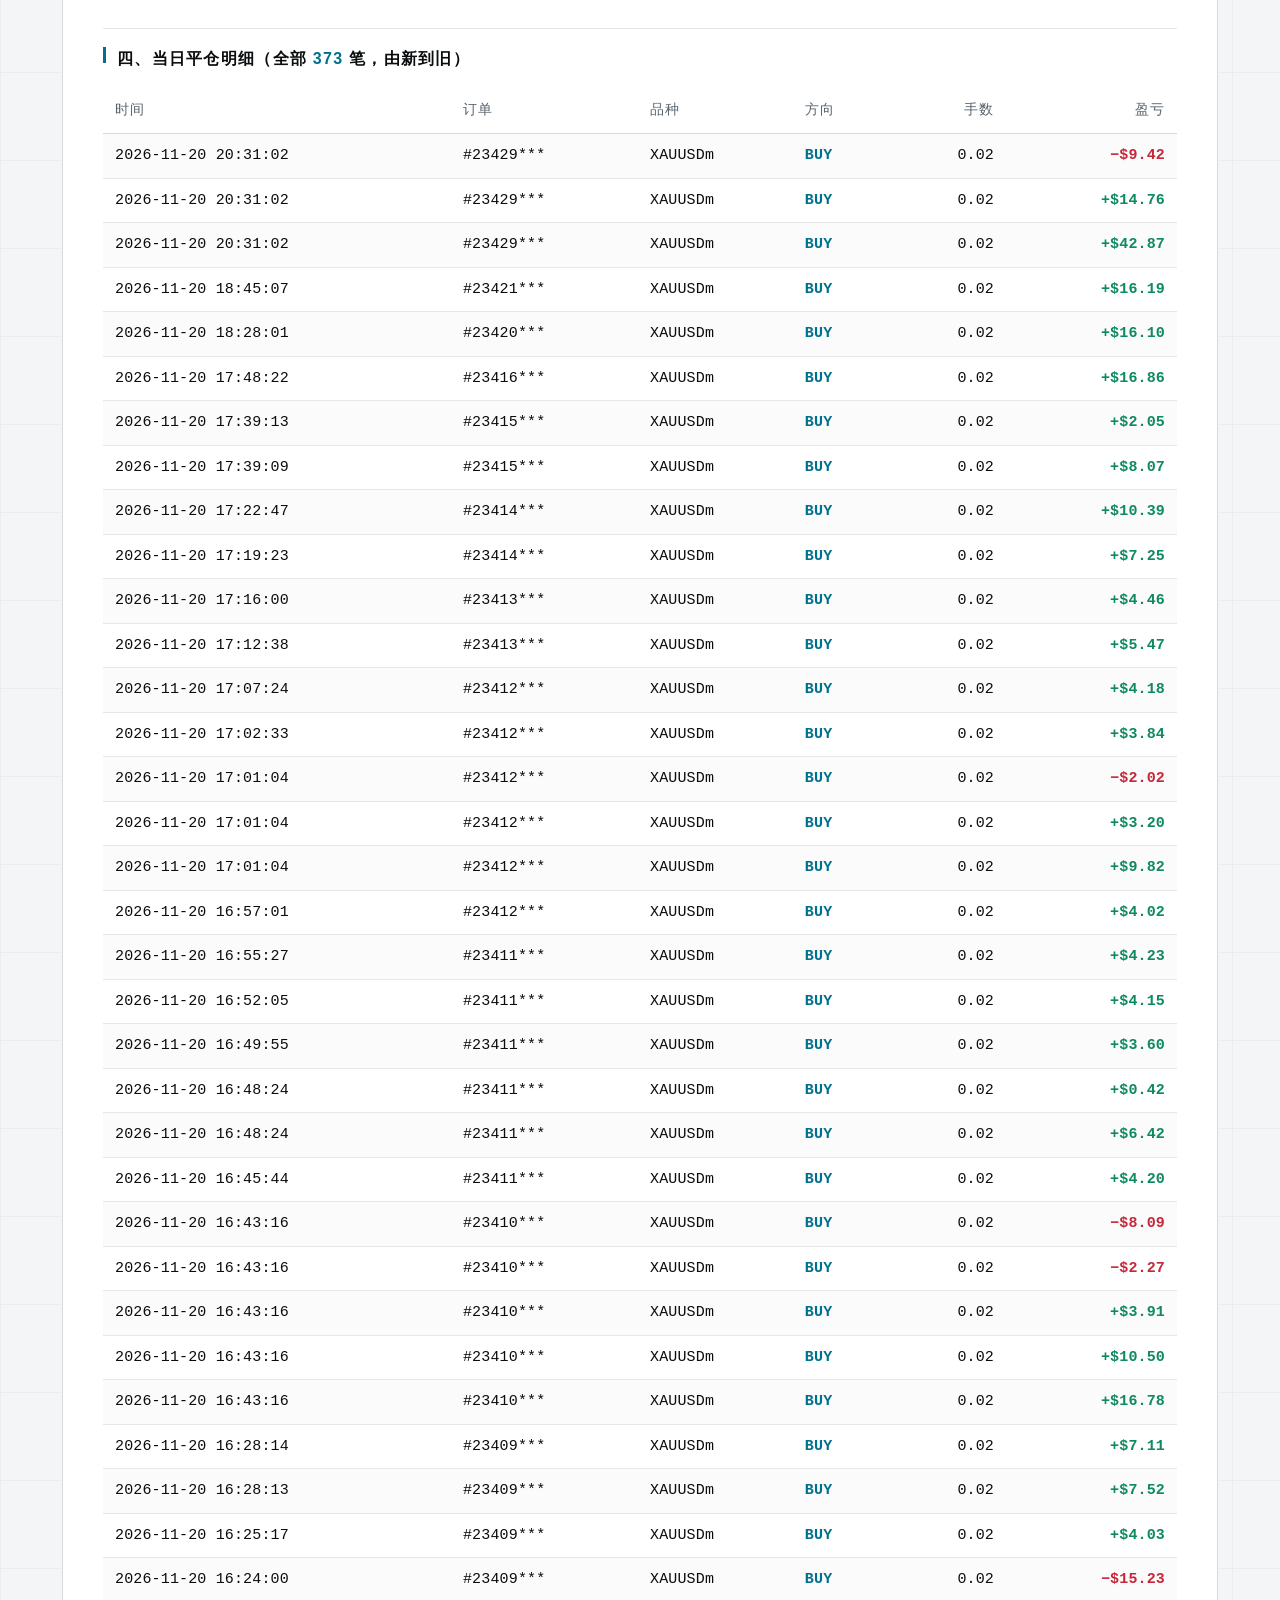
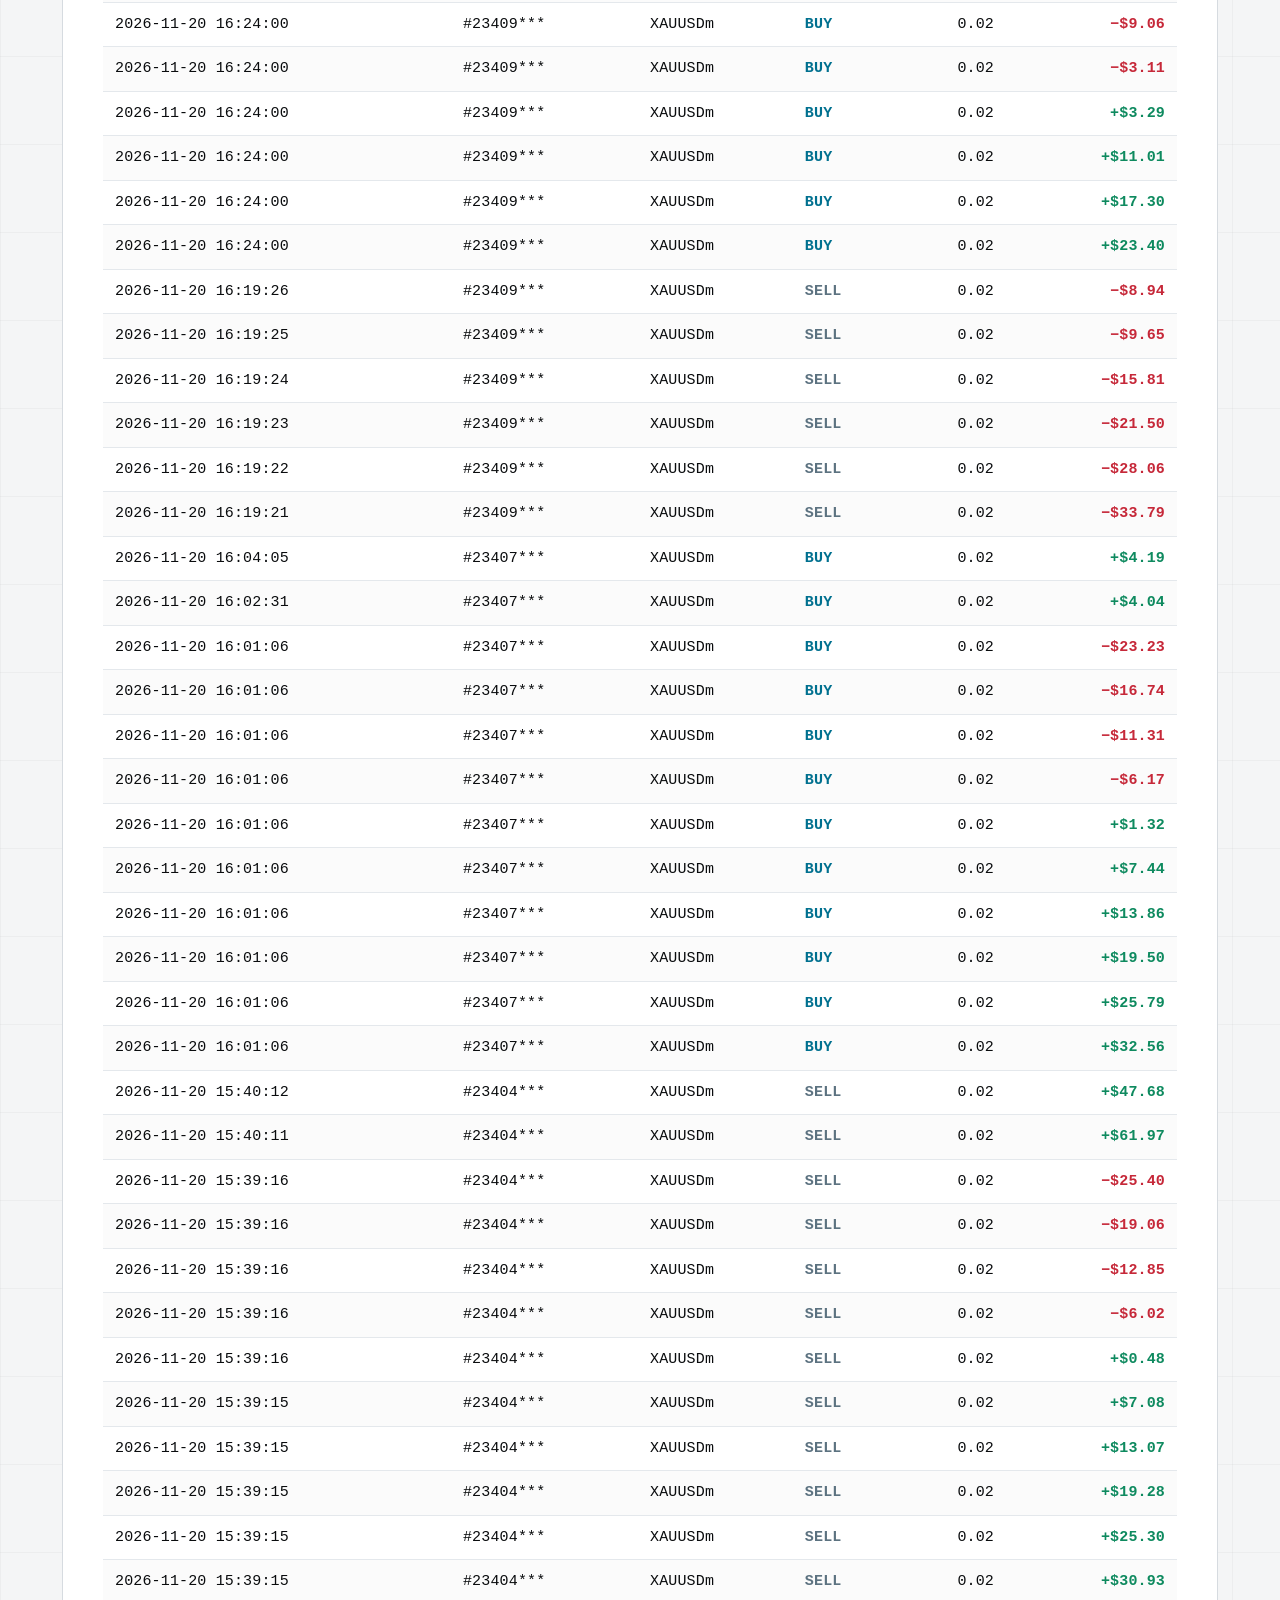
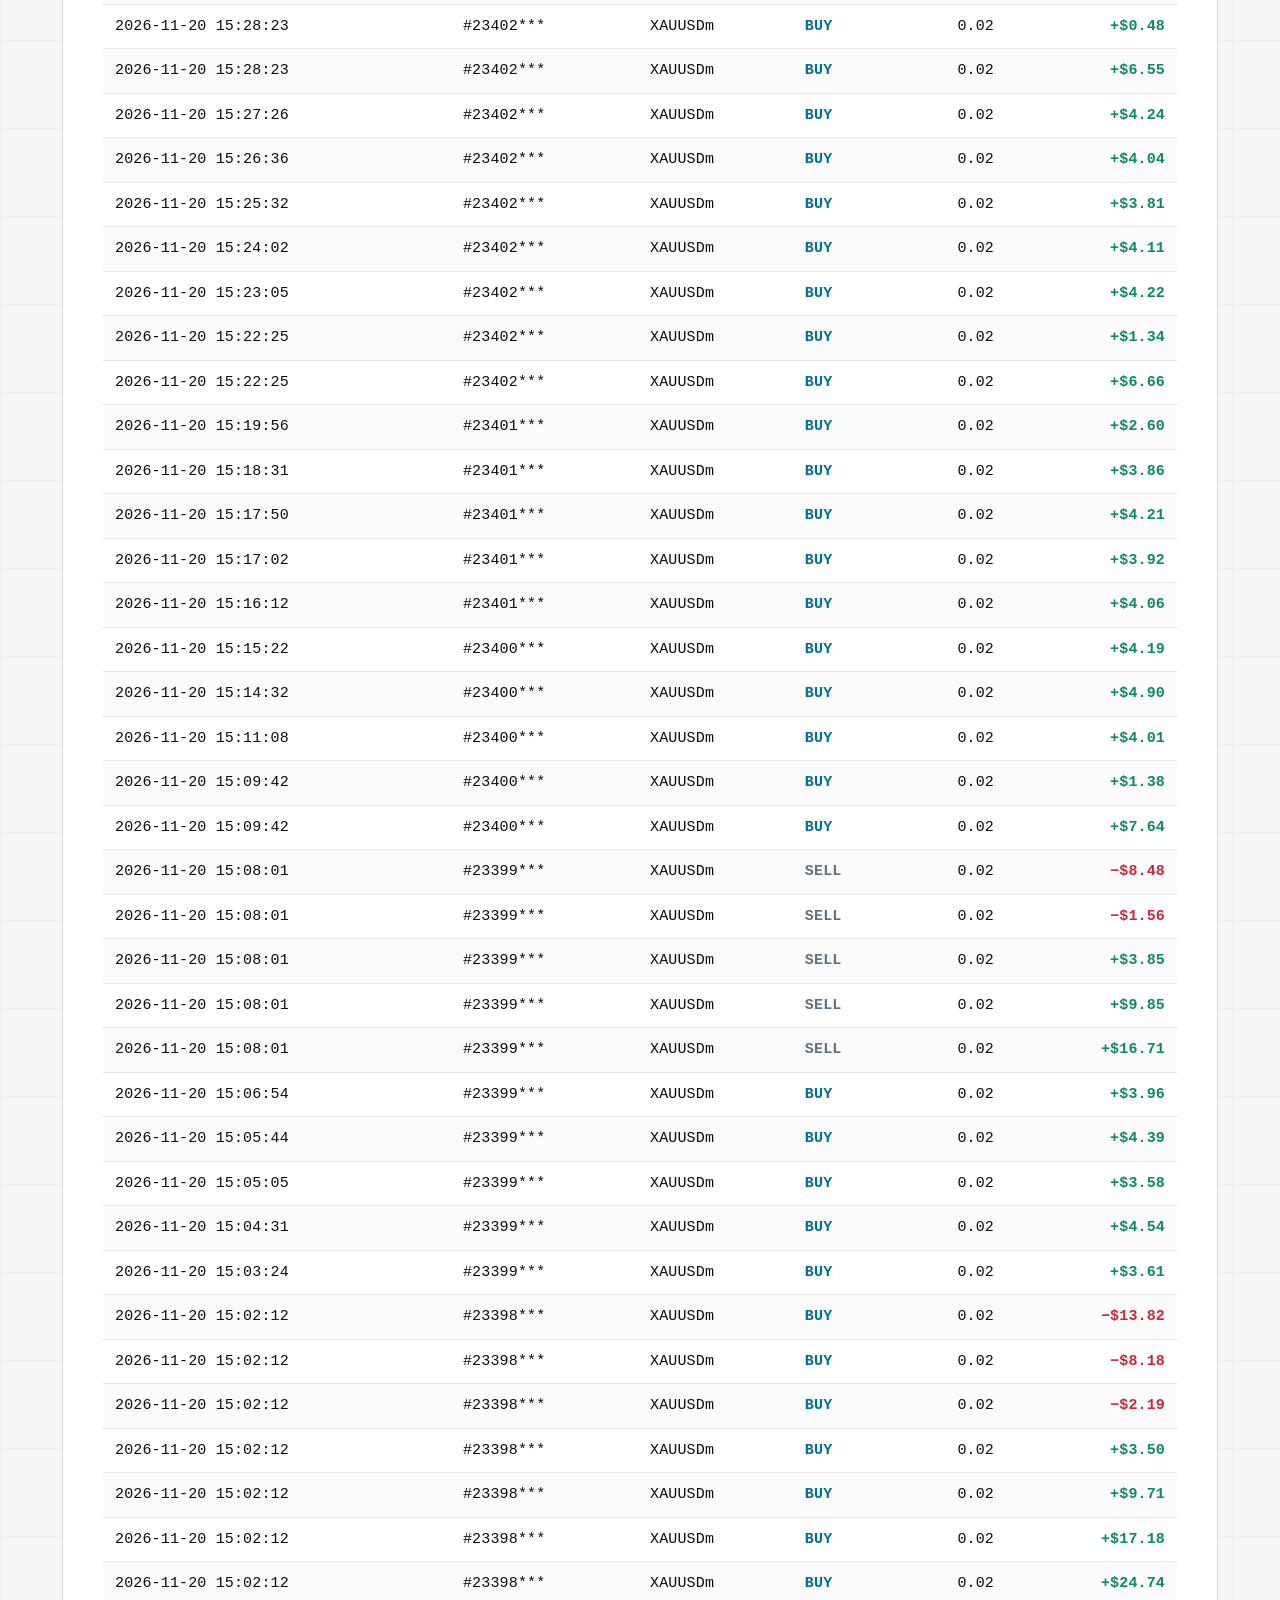
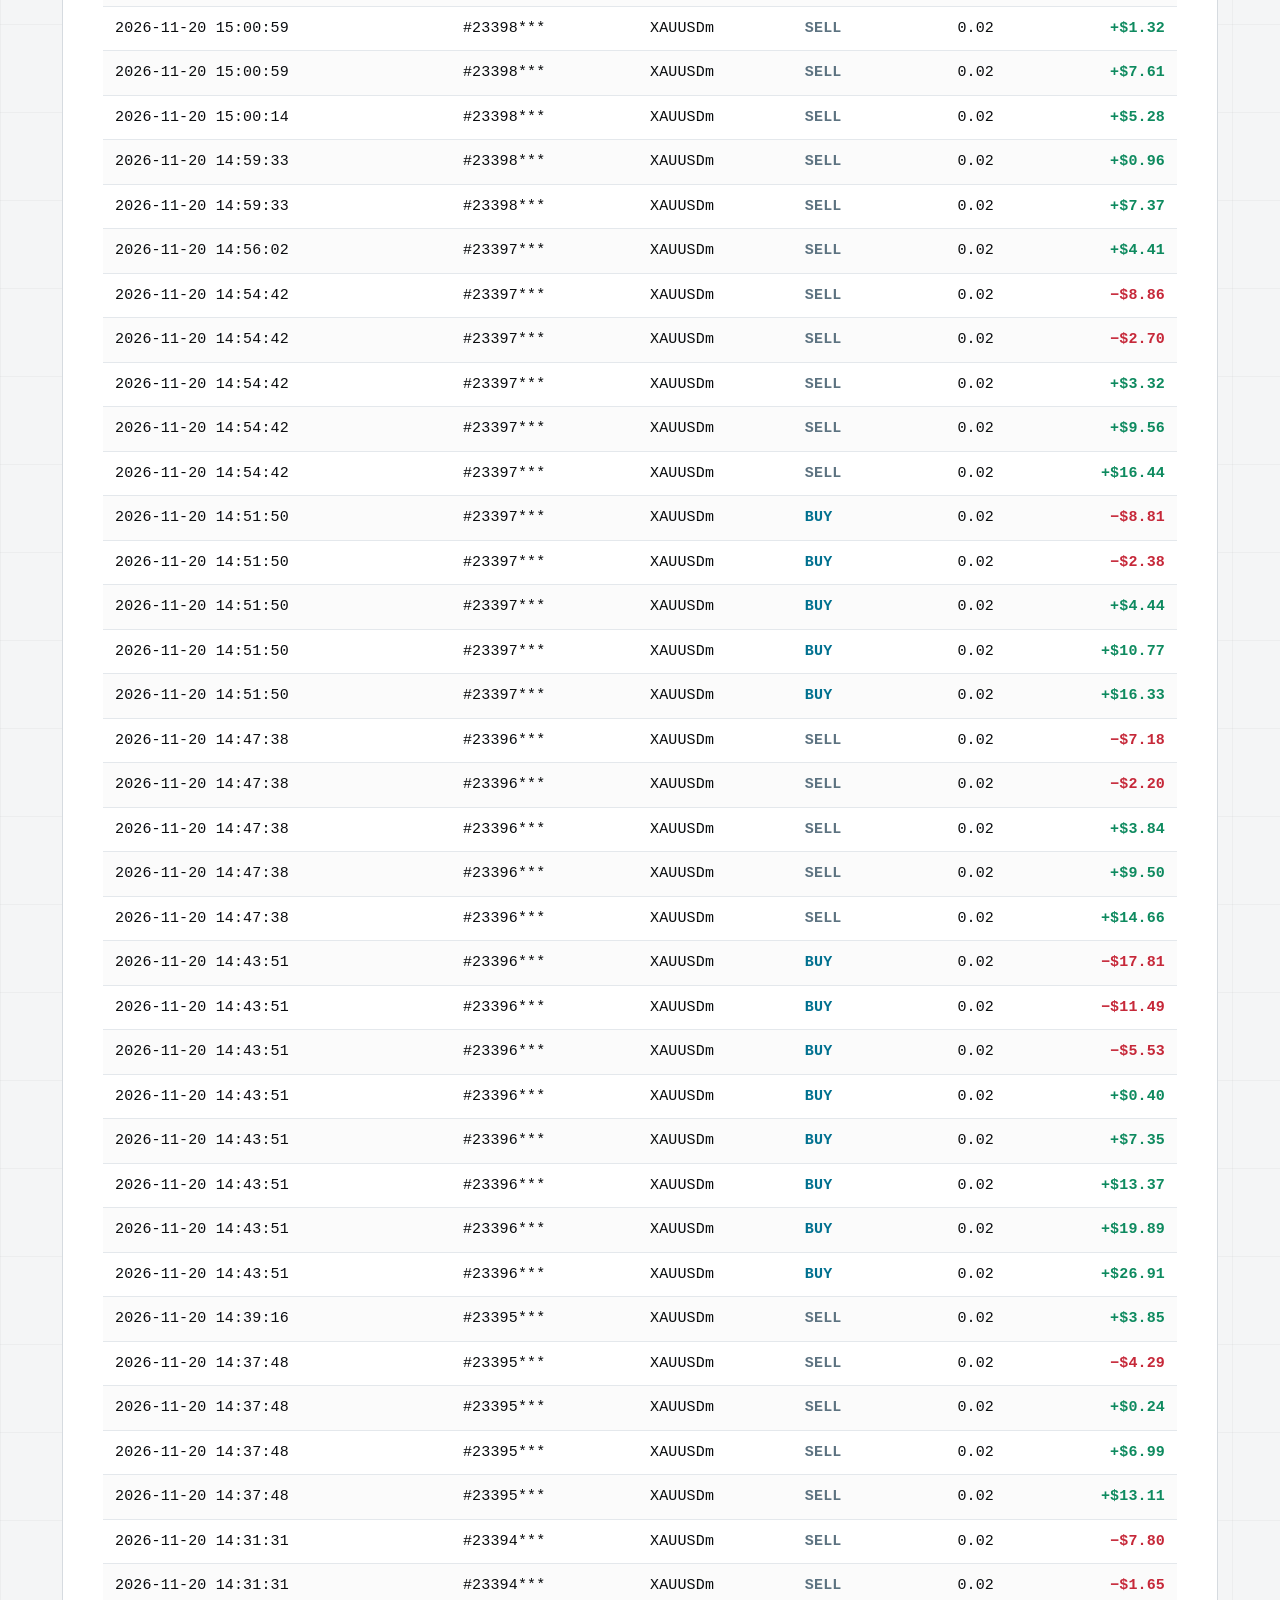
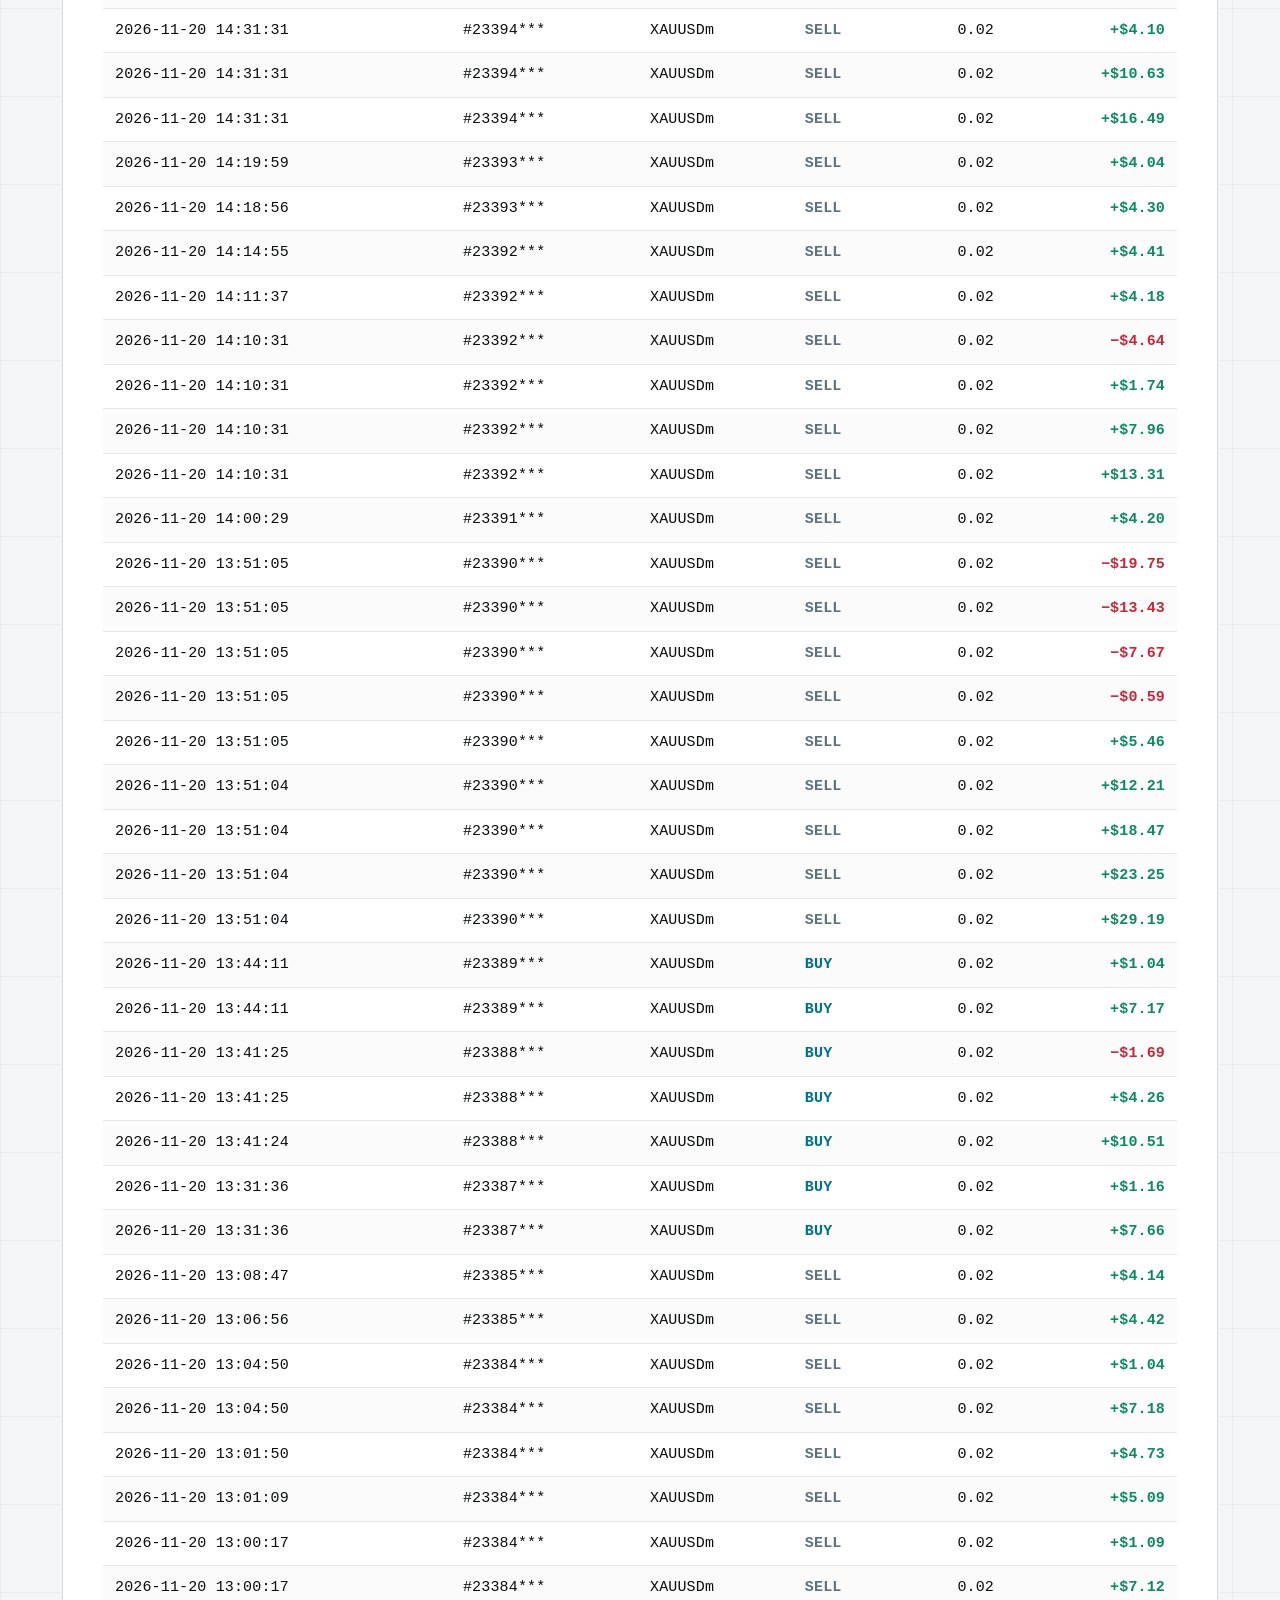
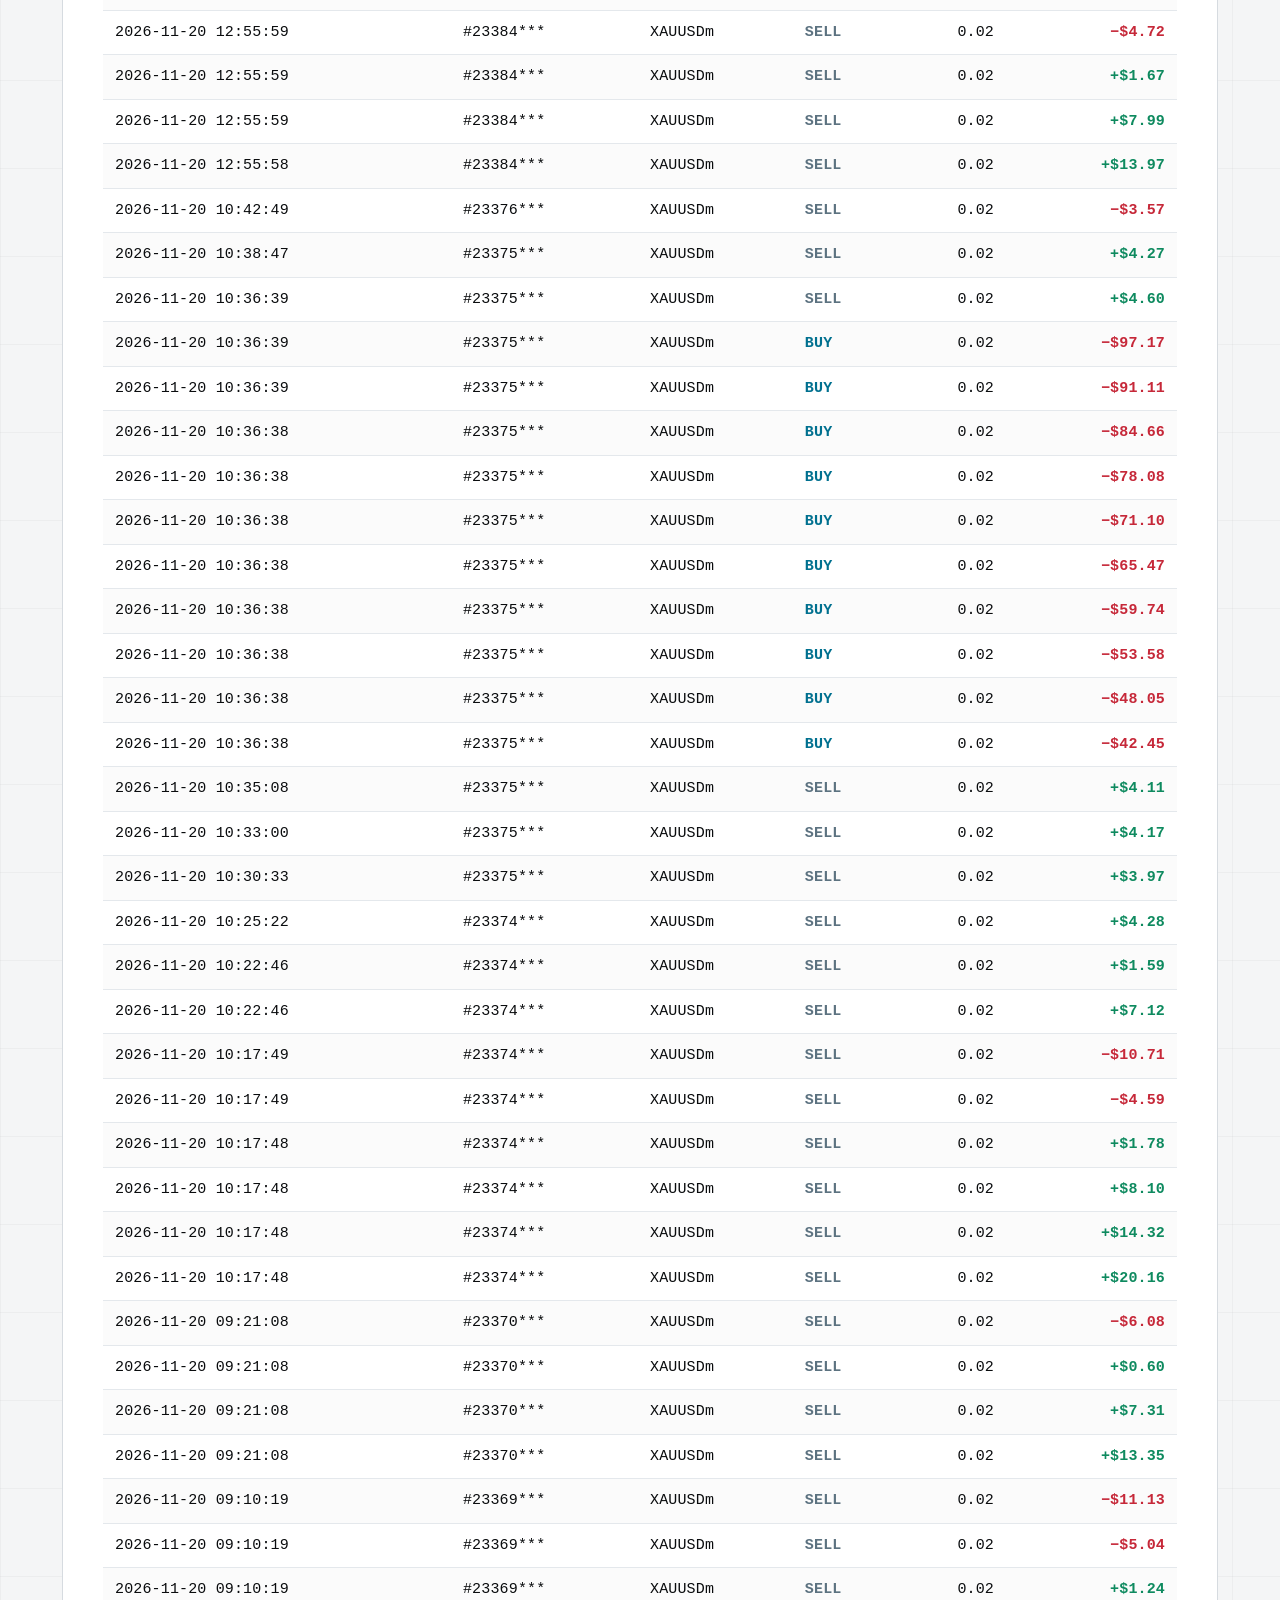
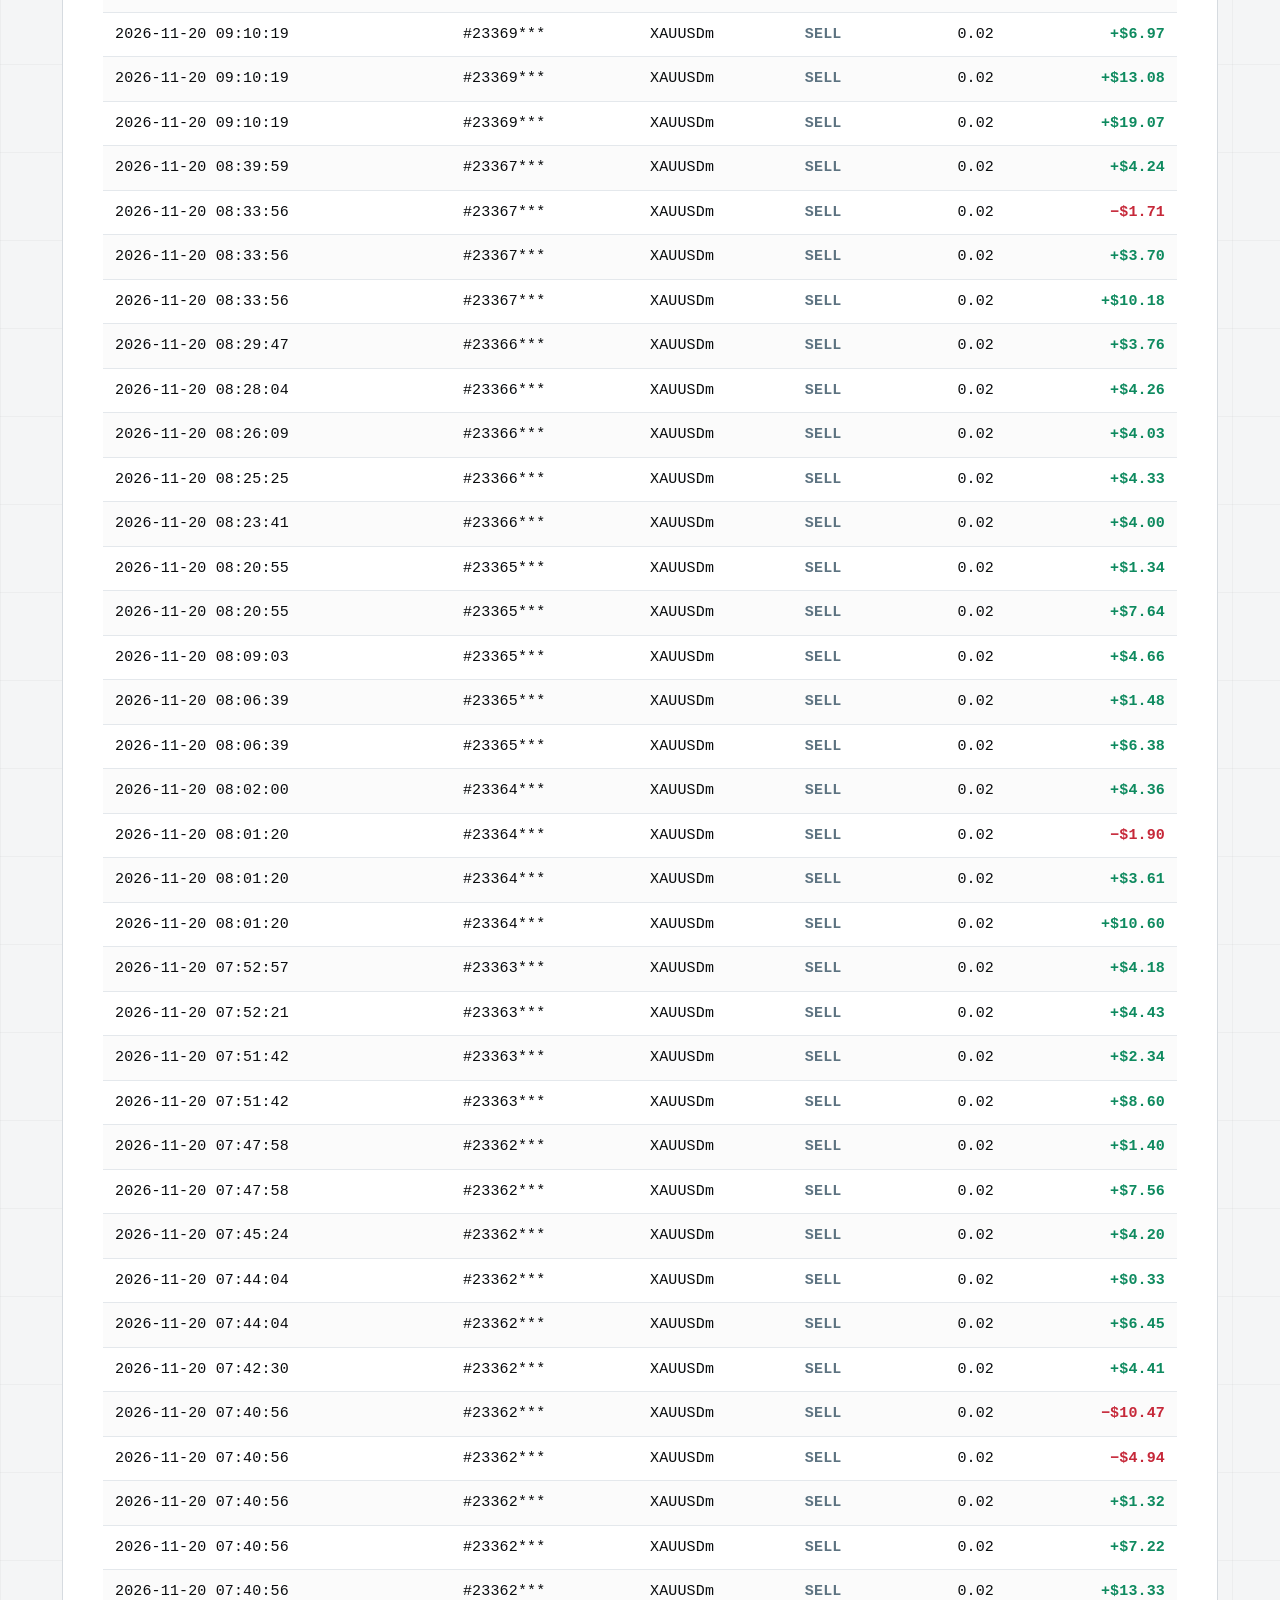
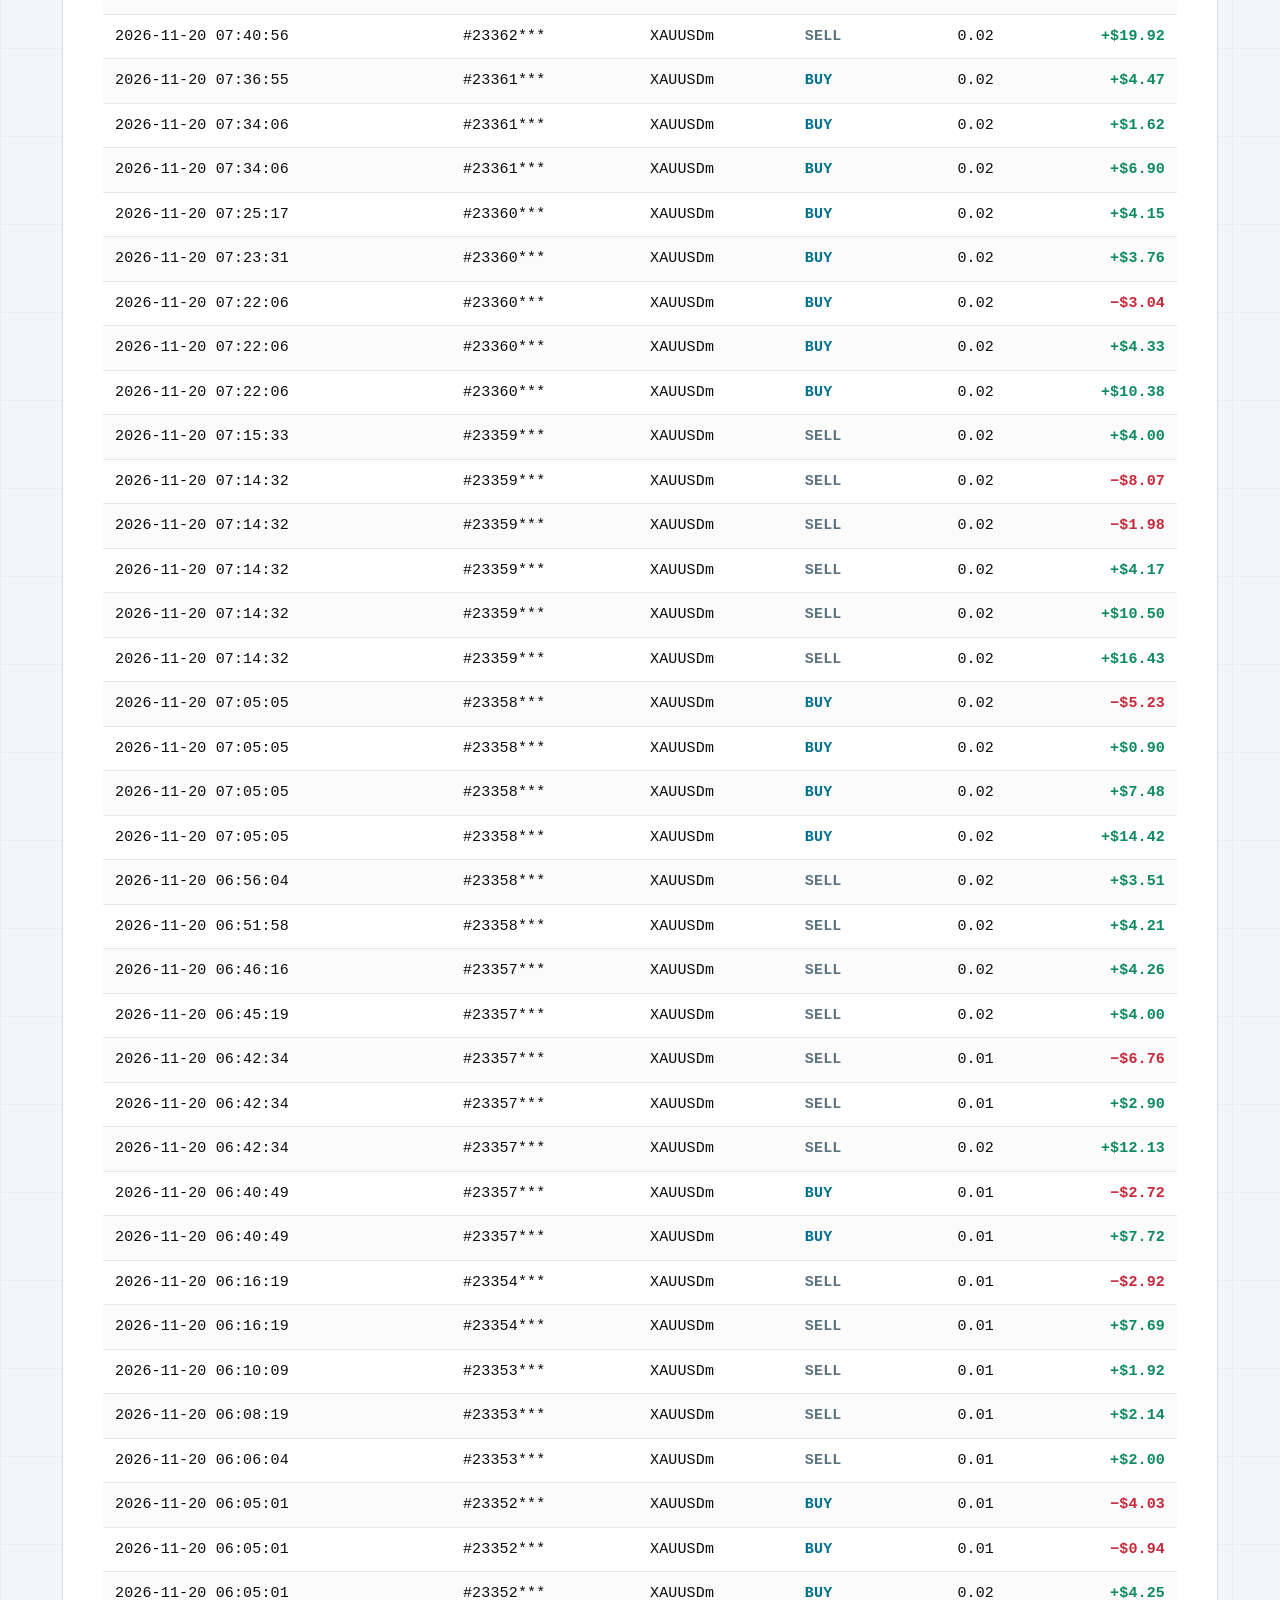
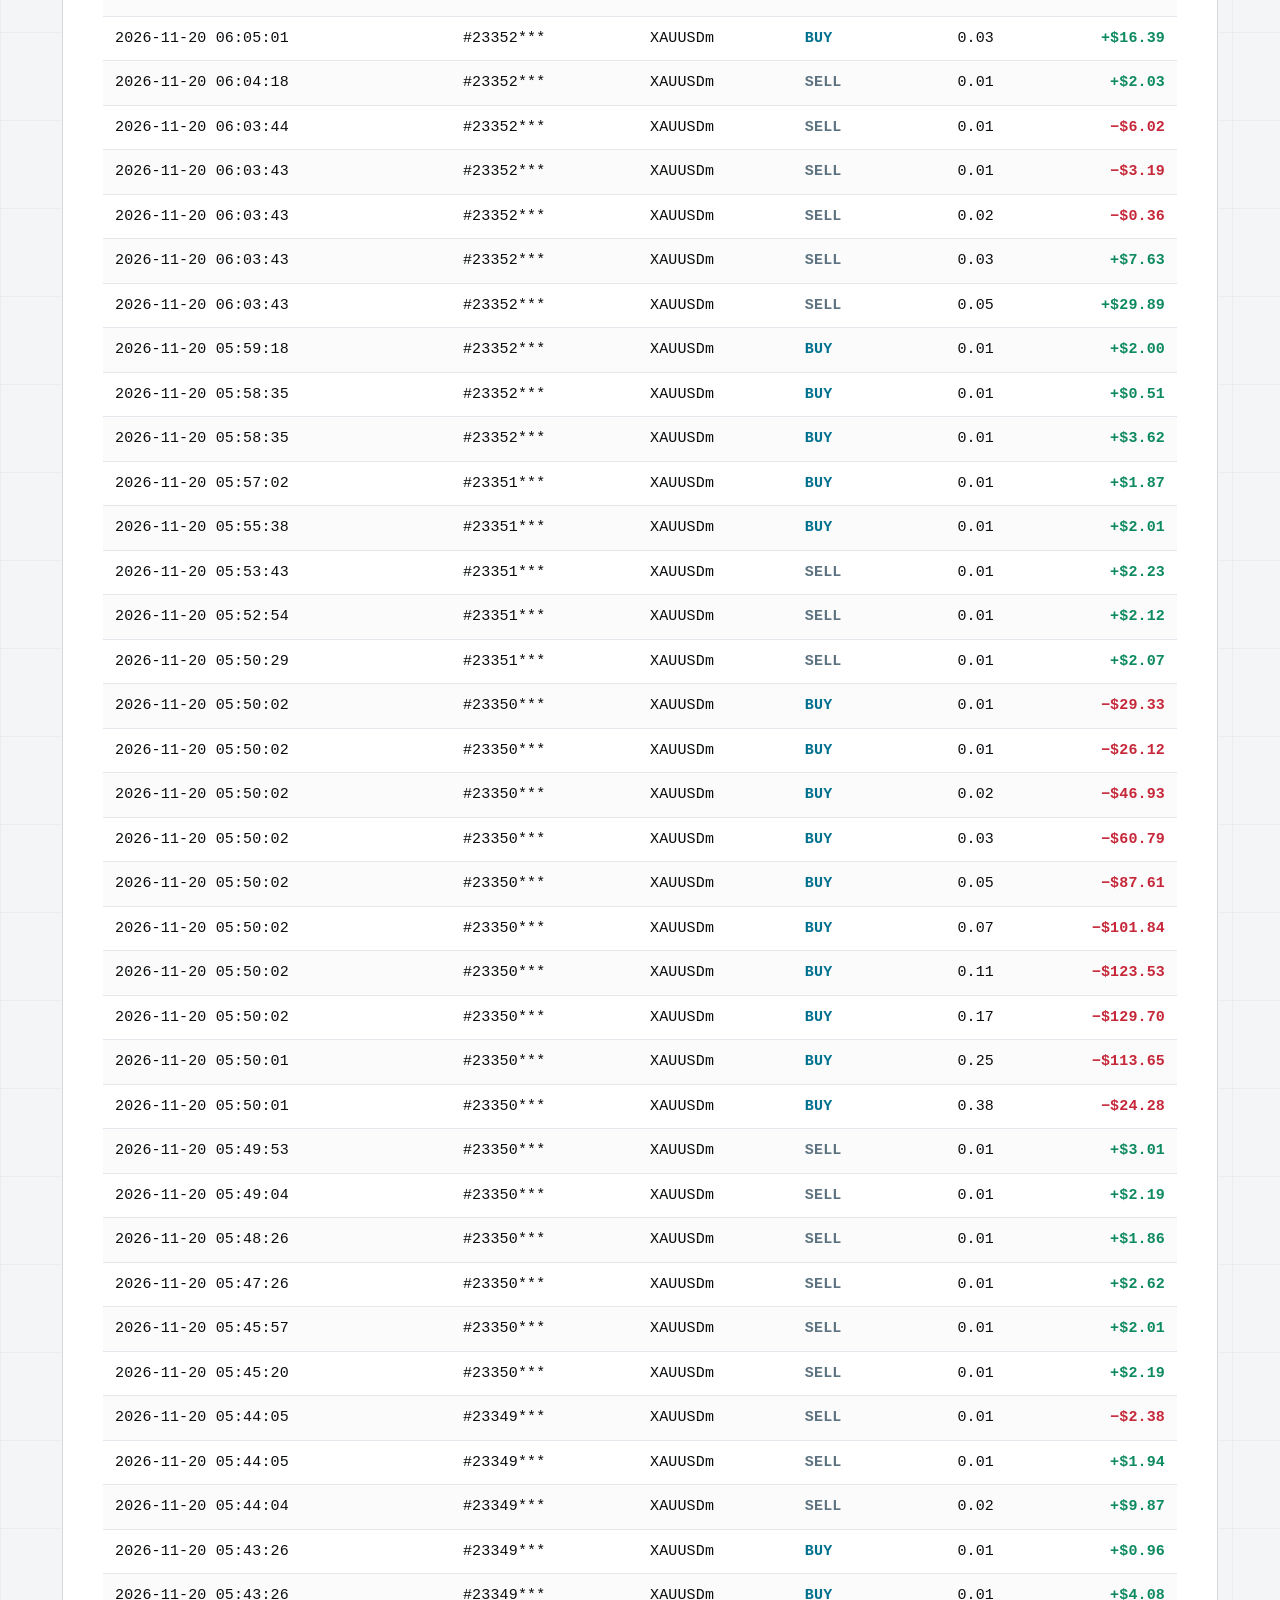
==== commit 450ef25d: "update snapshot 2026-11-23 00:44:46" ====
--- a/report.html
+++ b/report.html
@@ -40,13 +40,12 @@
       </div>
       <div class="rb-title">
         <b>XAU GRID</b>
-        <small>DAILY REPORT / XAUUSD GRID SYSTEM</small>
+        <small>DAILY REPORT / XAUUSD GRID</small>
       </div>
     </div>
 
     <div class="rb-meta">
       <span class="rb-status"><i class="dot"></i>REPORT · 文字版日报</span>
-      <span>ARCHIVE / 当日复盘</span>
     </div>
 
     <div class="rb-actions">
--- a/assets/css/report.css
+++ b/assets/css/report.css
@@ -15,15 +15,15 @@
 body{padding:0;line-height:1.75}
 body::before{content:"";position:fixed;top:0;left:0;right:0;height:2px;background:var(--accent);z-index:80}
 
-.report-shell{max-width:1120px;margin:0 auto;padding:0 32px 46px}
-
-/* —— 顶部任务栏：与看板同款结构（品牌 / 状态 / 工具） —— */
+.report-shell{max-width:1220px;margin:0 auto;padding:0 32px 46px}
+
+/* —— 顶部任务栏：与看板同款结构（品牌 / 状态 / 工具），桌面端单行 —— */
 .report-bar{
   position:relative;z-index:20;
   display:grid;grid-template-columns:auto minmax(0,1fr) auto;align-items:center;
-  gap:16px 24px;padding:22px 0 16px;border-bottom:1px solid var(--line);margin-bottom:20px;
-}
-.rb-brand{display:flex;align-items:center;gap:14px;min-width:0}
+  gap:16px 20px;padding:22px 0 16px;border-bottom:1px solid var(--line);margin-bottom:20px;
+}
+.rb-brand{display:flex;align-items:center;gap:12px;min-width:0}
 .rb-logo{width:56px;height:56px;flex:none;display:grid;place-items:center}
 .rb-logo svg{width:52px;height:52px;display:block}
 .rb-title{min-width:0}
@@ -33,23 +33,24 @@
 }
 .rb-title small{
   display:block;margin-top:7px;font-family:var(--mono);font-size:12px;
-  color:var(--muted-2);letter-spacing:.12em;white-space:nowrap;
+  color:var(--muted-2);letter-spacing:.06em;white-space:nowrap;
 }
 .rb-meta{
-  display:flex;align-items:center;justify-content:center;flex-wrap:wrap;
-  gap:8px 20px;font-family:var(--mono);font-size:13px;color:var(--muted);min-width:0;
+  display:flex;align-items:center;justify-content:center;
+  gap:0 16px;font-family:var(--mono);font-size:13px;color:var(--muted);
+  min-width:0;white-space:nowrap;
 }
 .rb-status{display:inline-flex;align-items:center;gap:8px;color:var(--text);
   letter-spacing:.04em;white-space:nowrap}
 .rb-status .dot{width:6px;height:6px;background:var(--accent);display:inline-block;flex:none}
-.rb-actions{display:flex;align-items:center;gap:8px;flex-wrap:wrap;justify-content:flex-end}
+.rb-actions{display:flex;align-items:center;gap:8px;flex-wrap:nowrap;justify-content:flex-end}
 .report-bar a.btn{display:inline-flex;align-items:center;justify-content:center;
   text-decoration:none;line-height:1.2;height:34px}
 .rb-actions button{height:34px}
 
 /* —— 自定义交易日选择器 —— */
 .datepick{position:relative}
-.dp-trigger{display:flex;align-items:center;gap:7px;min-width:170px;justify-content:flex-start;
+.dp-trigger{display:flex;align-items:center;gap:7px;min-width:150px;justify-content:flex-start;
   font-family:var(--mono);font-size:14px;padding:7px 11px}
 .dp-trigger svg{width:14px;height:14px;flex:none;stroke:var(--accent);fill:none;stroke-width:1.7}
 .dp-trigger .caret{margin-left:auto;color:var(--muted);font-size:13px}
@@ -159,15 +160,9 @@
   font-family:var(--mono);font-size:13px;color:var(--muted-2);letter-spacing:.06em;
 }
 
+/* 窄一点的桌面宽度：隐藏副标题，保证状态信息与全部按钮保持单行不换行 */
 @media(max-width:1200px){
-  .report-bar{
-    grid-template-columns:minmax(0,1fr) auto;
-    grid-template-areas:"brand actions" "meta meta";
-    row-gap:14px;
-  }
-  .rb-brand{grid-area:brand}
-  .rb-meta{grid-area:meta;justify-content:flex-start}
-  .rb-actions{grid-area:actions}
+  .rb-title small{display:none}
 }
 
 @media(max-width:900px){
@@ -179,7 +174,6 @@
   .report-shell{padding:0 14px 30px}
   .report-bar{
     grid-template-columns:minmax(0,1fr);
-    grid-template-areas:"brand" "meta" "actions";
     padding:18px 0 14px;gap:12px;
   }
   .rb-brand{gap:10px}
@@ -188,7 +182,7 @@
   .rb-title b{font-size:16px;letter-spacing:.06em}
   .rb-title small{font-size:11px;letter-spacing:.08em}
   .rb-meta{justify-content:flex-start;gap:6px 14px}
-  .rb-actions{width:100%;justify-content:flex-start;gap:6px}
+  .rb-actions{width:100%;justify-content:flex-start;gap:6px;flex-wrap:wrap}
   .report-head{gap:8px}
   .report-head h2{font-size:13px;letter-spacing:.06em}
   .report-tag{font-size:13px;letter-spacing:.04em}
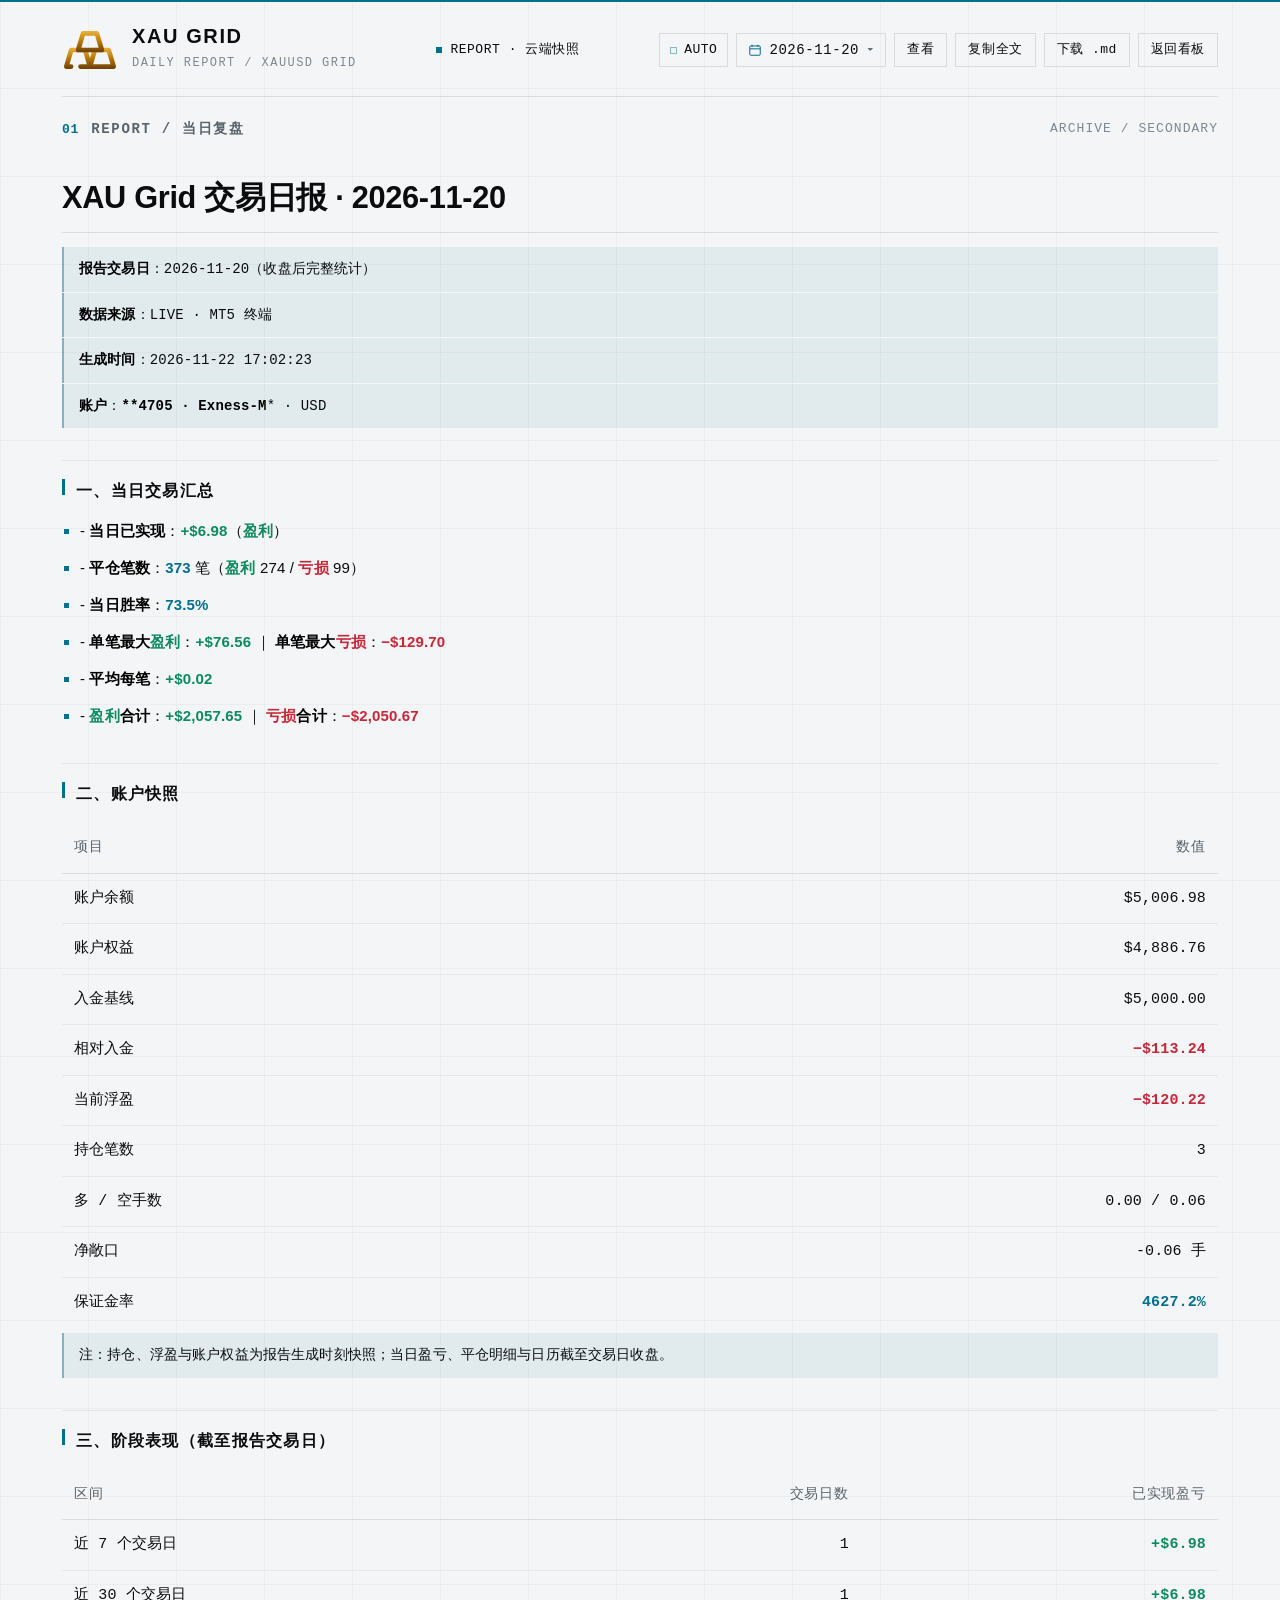
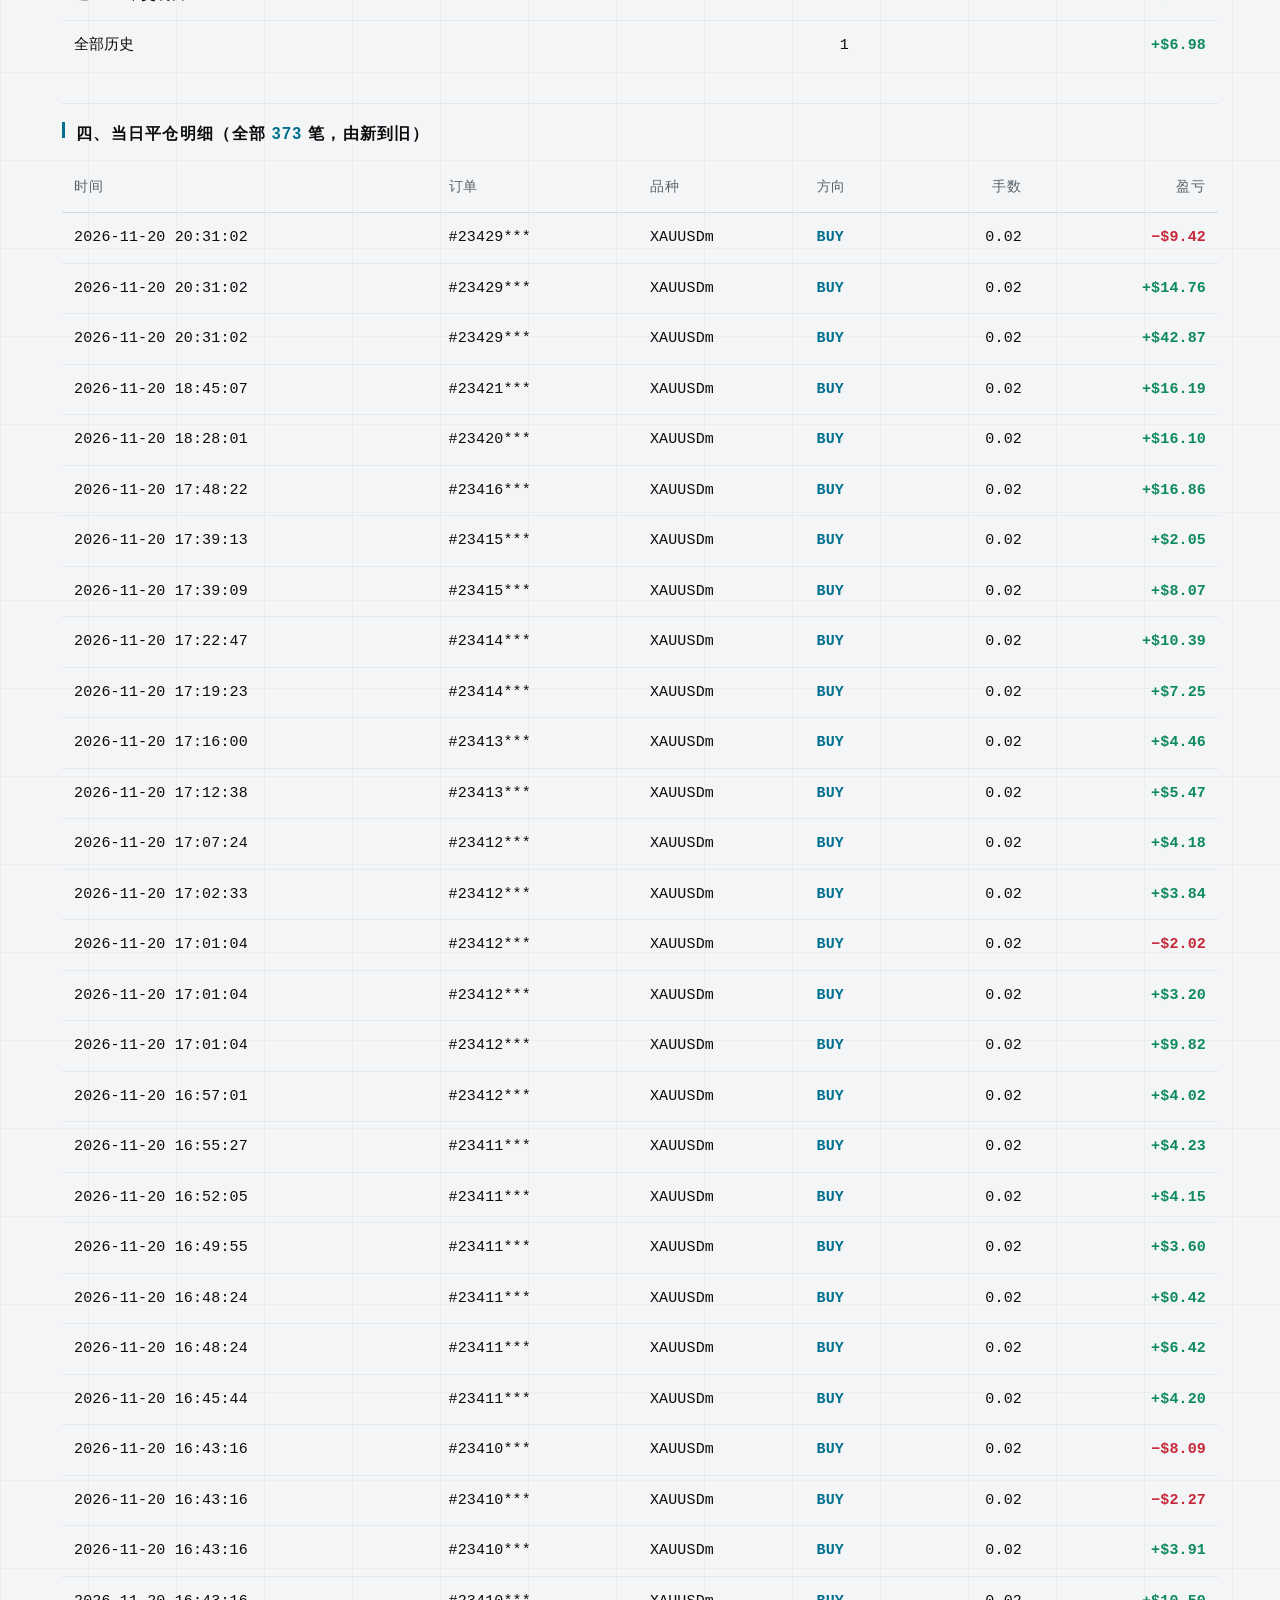
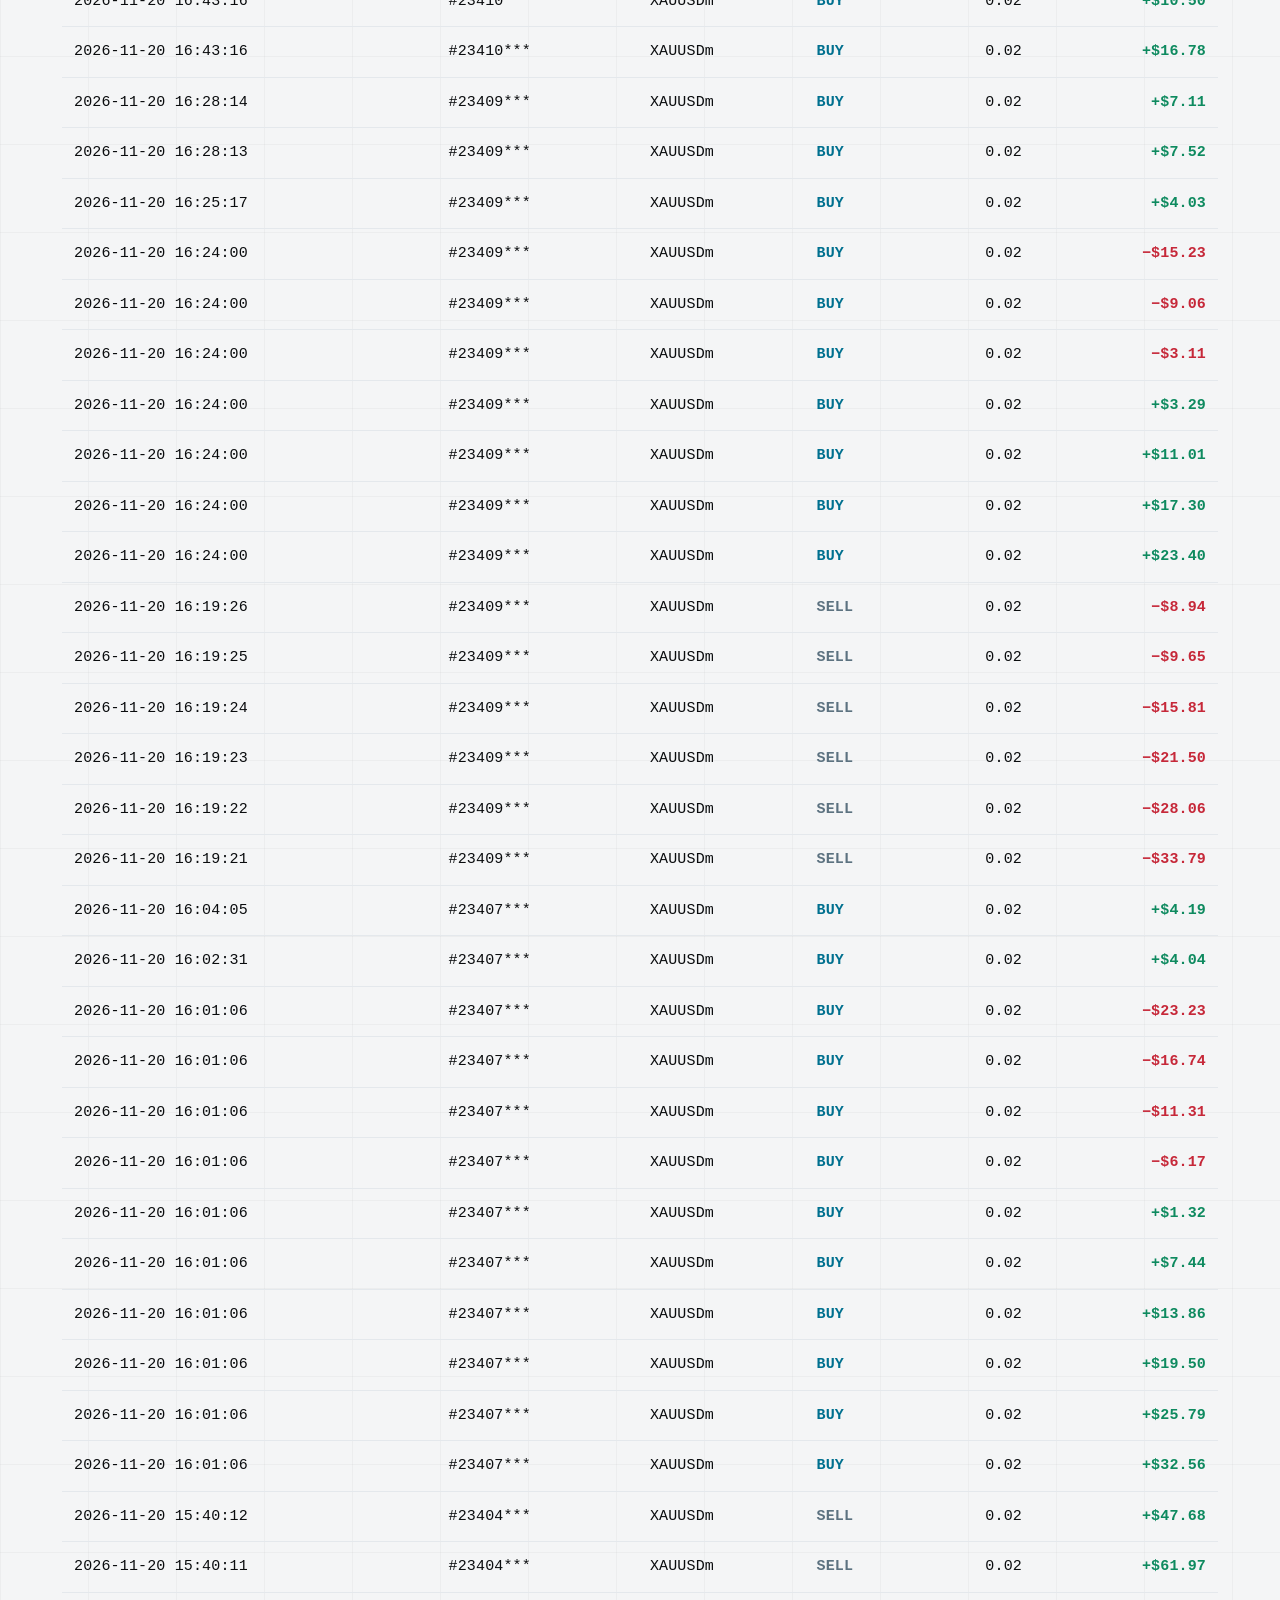
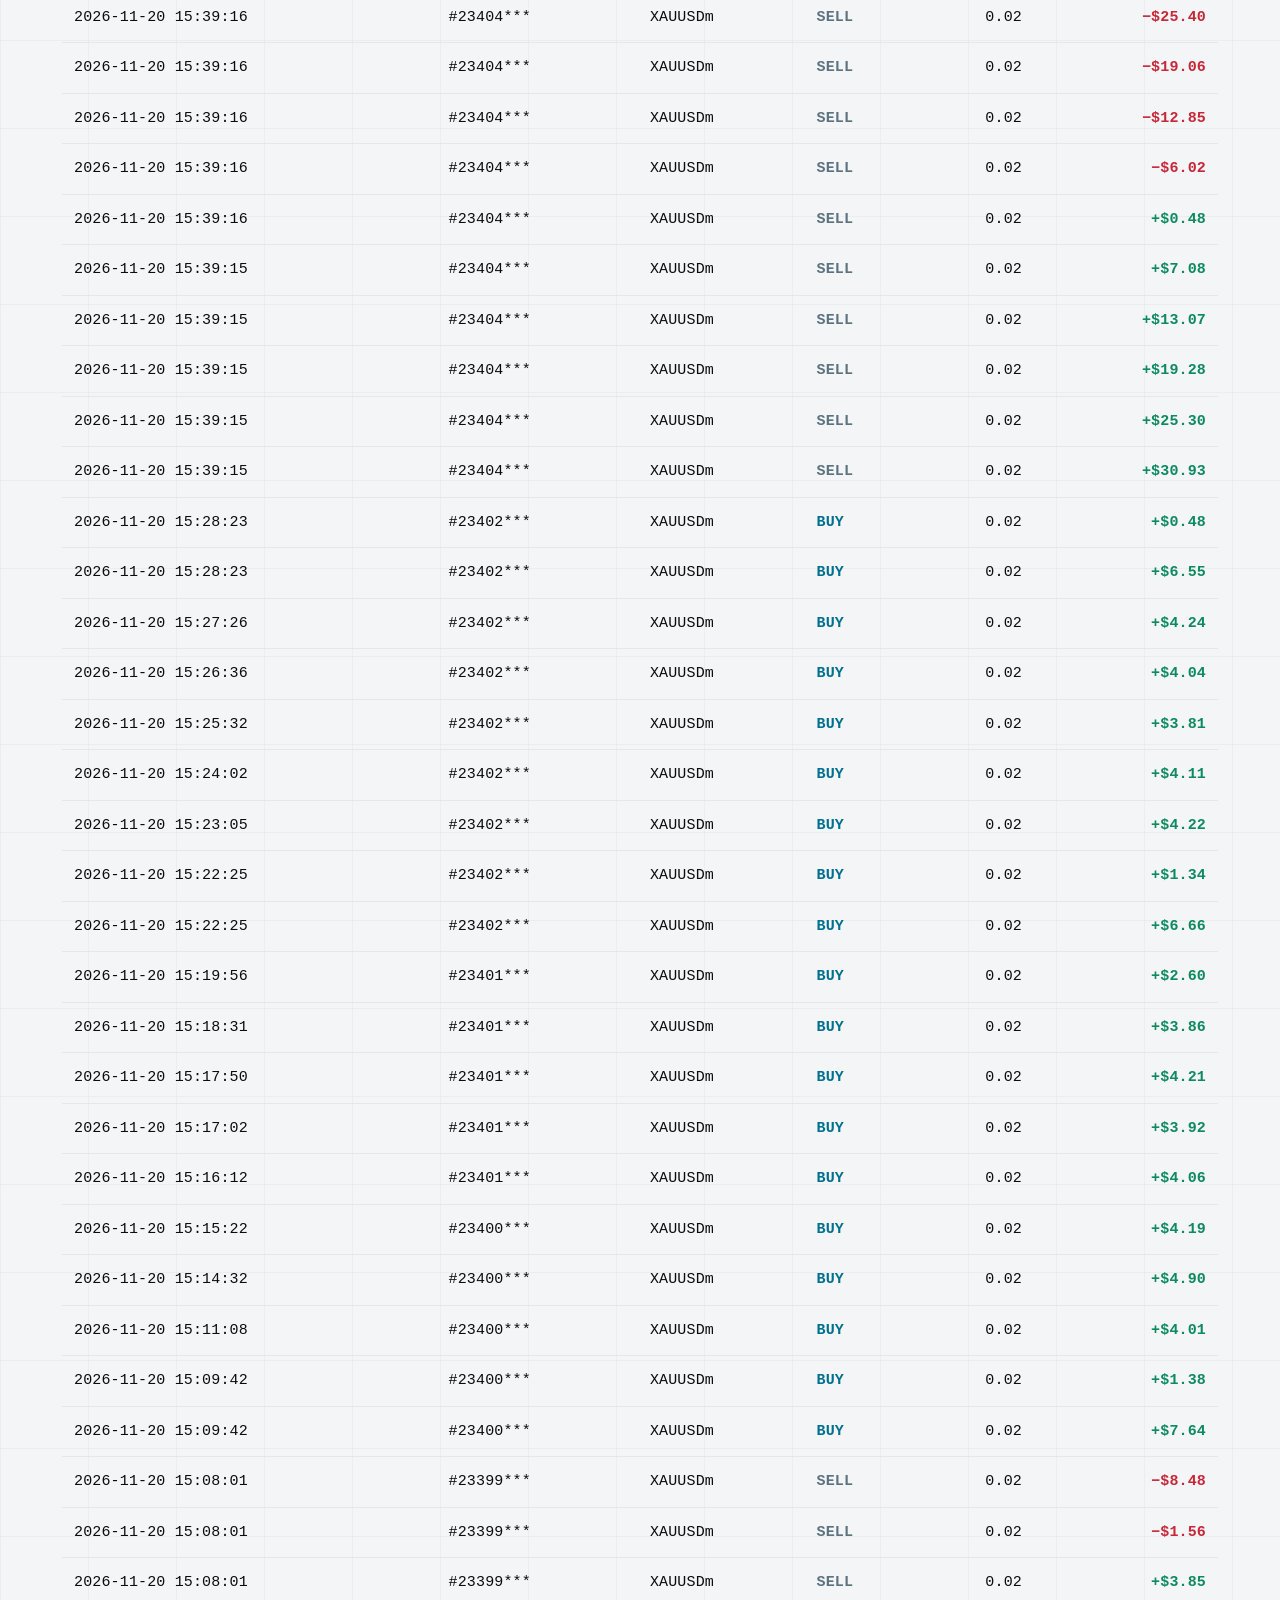
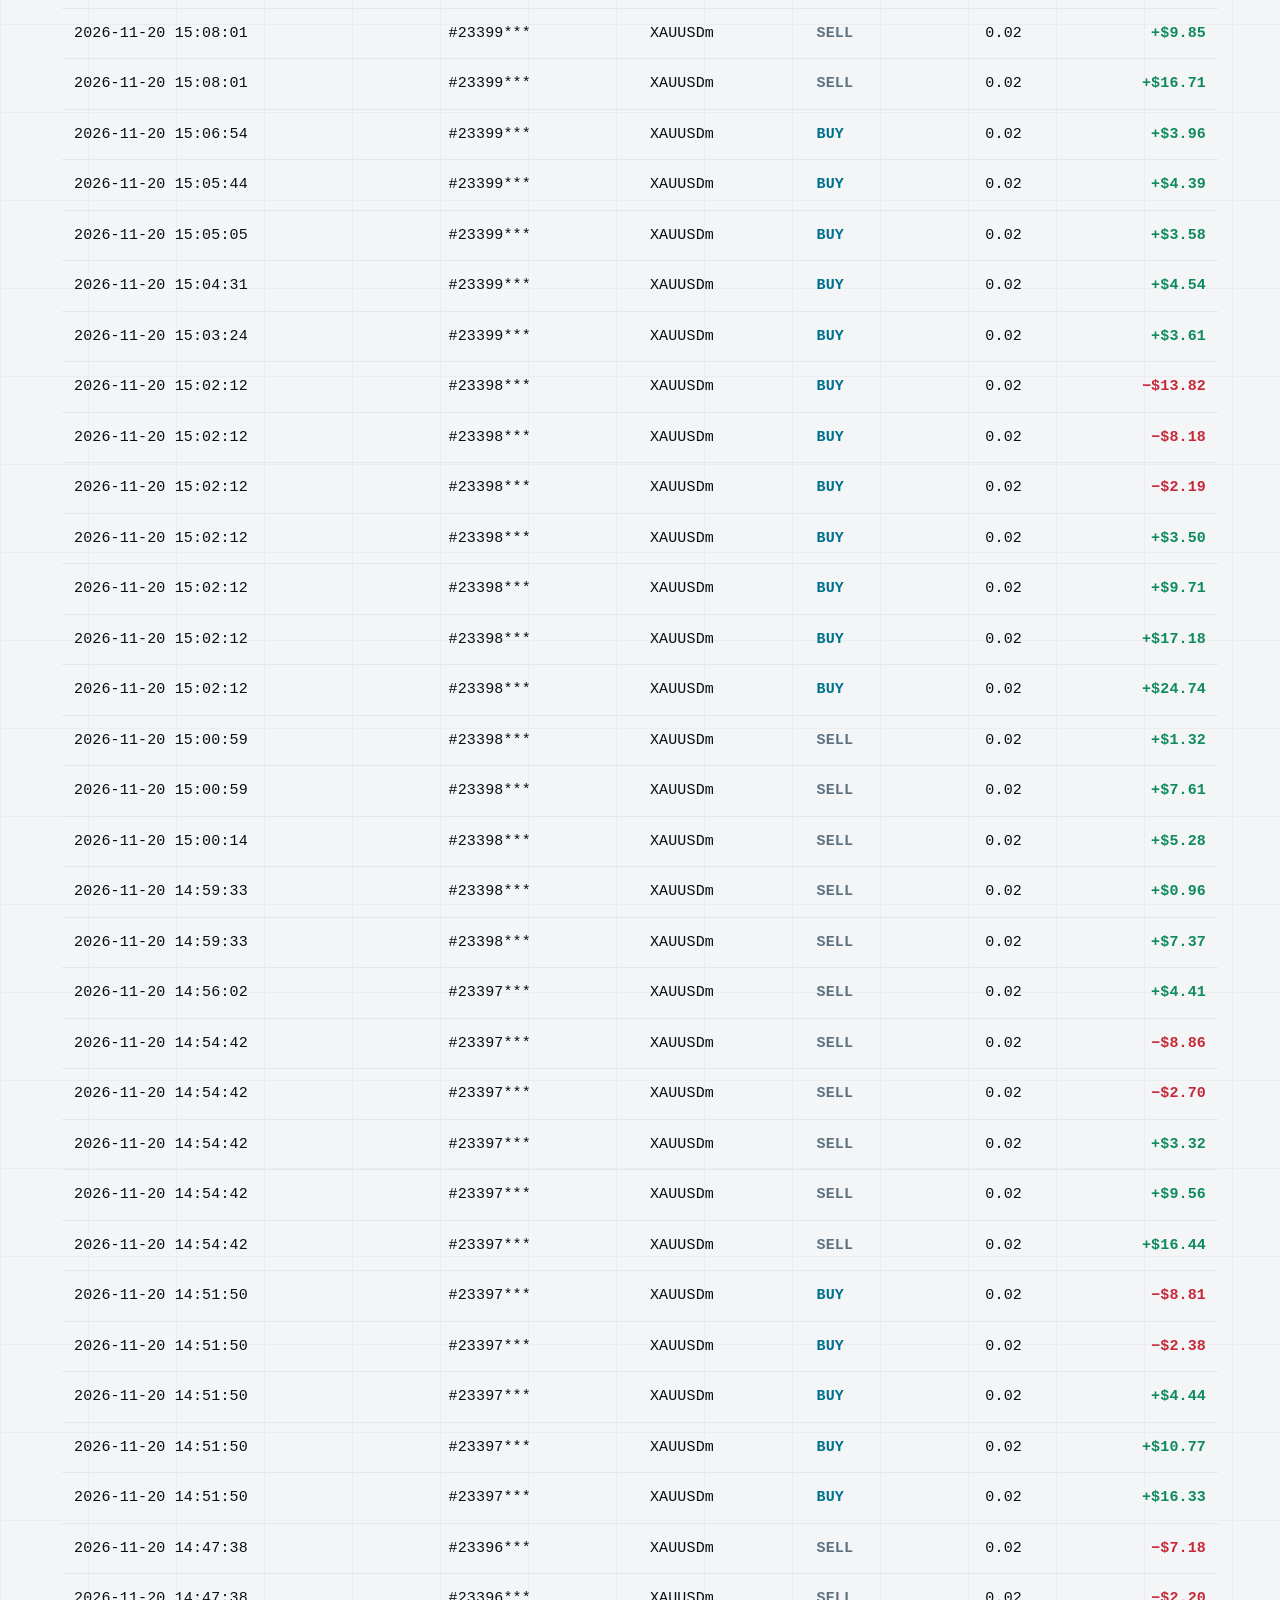
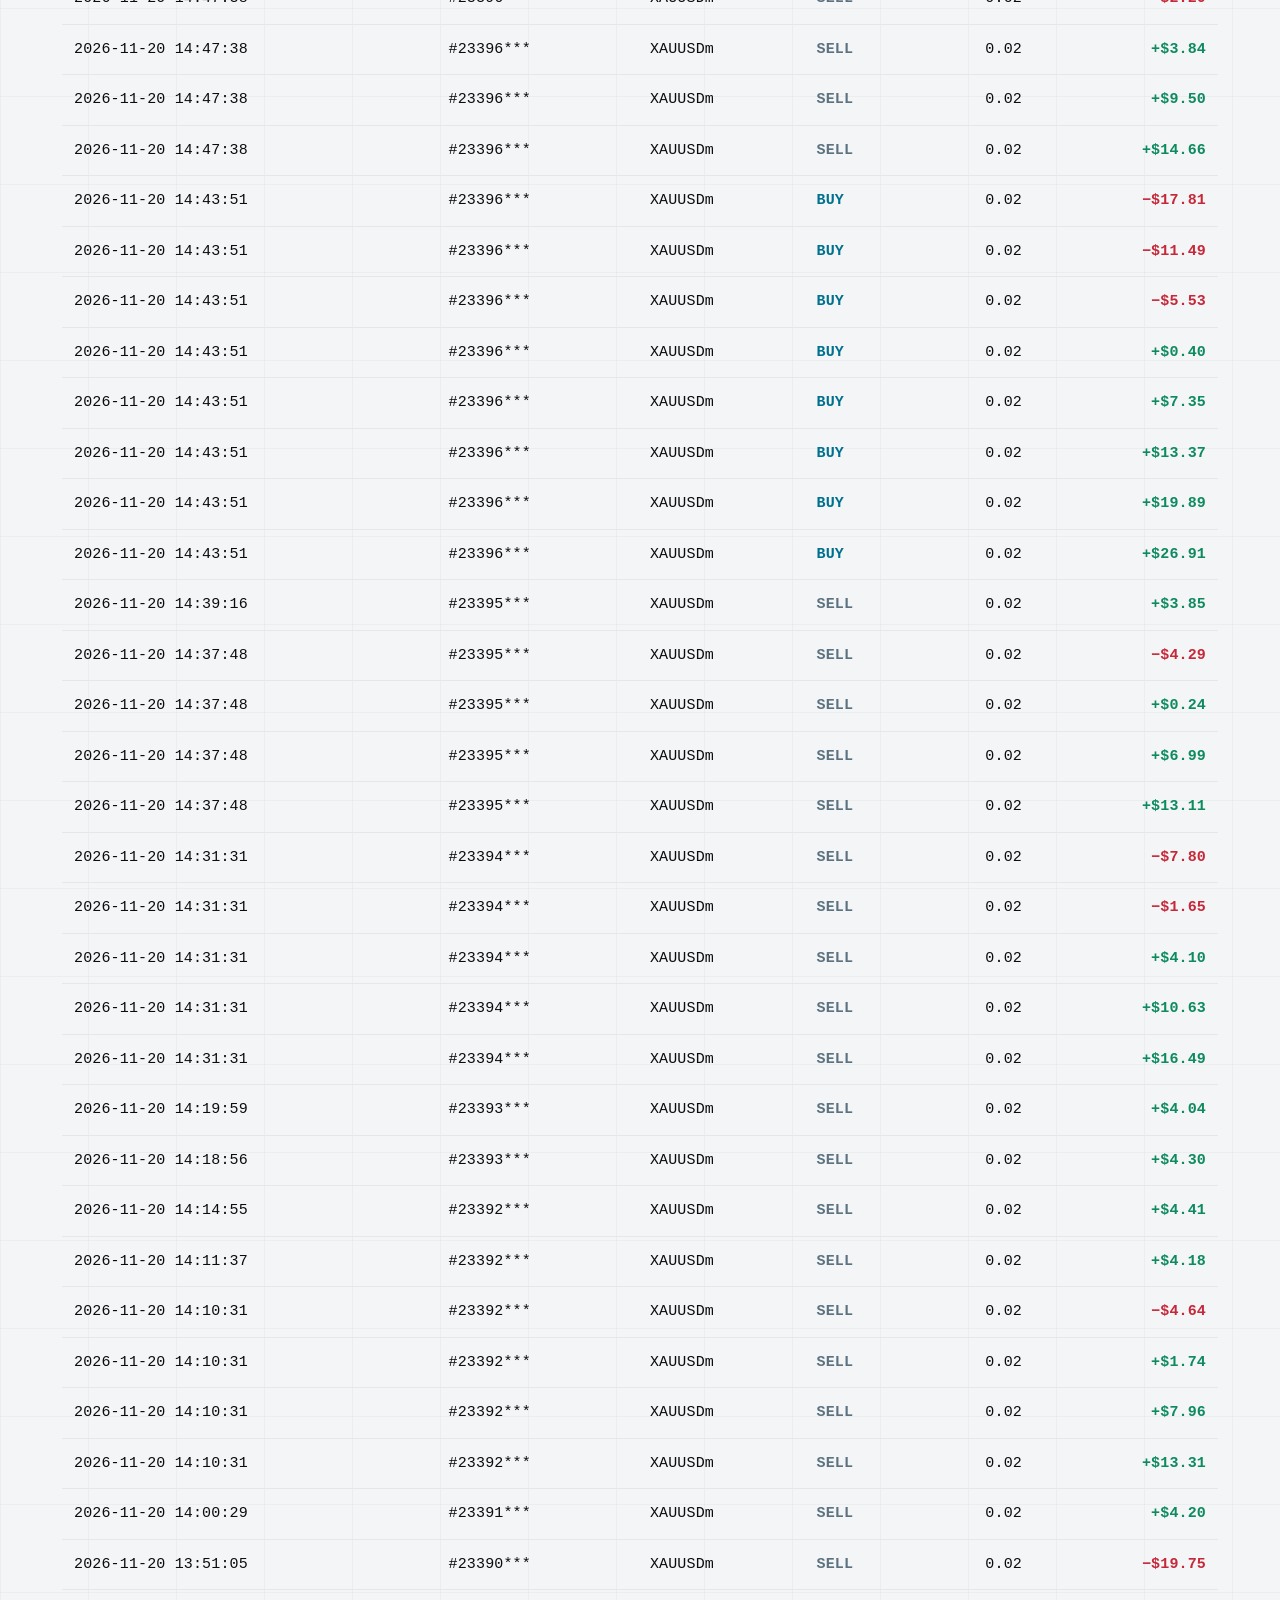
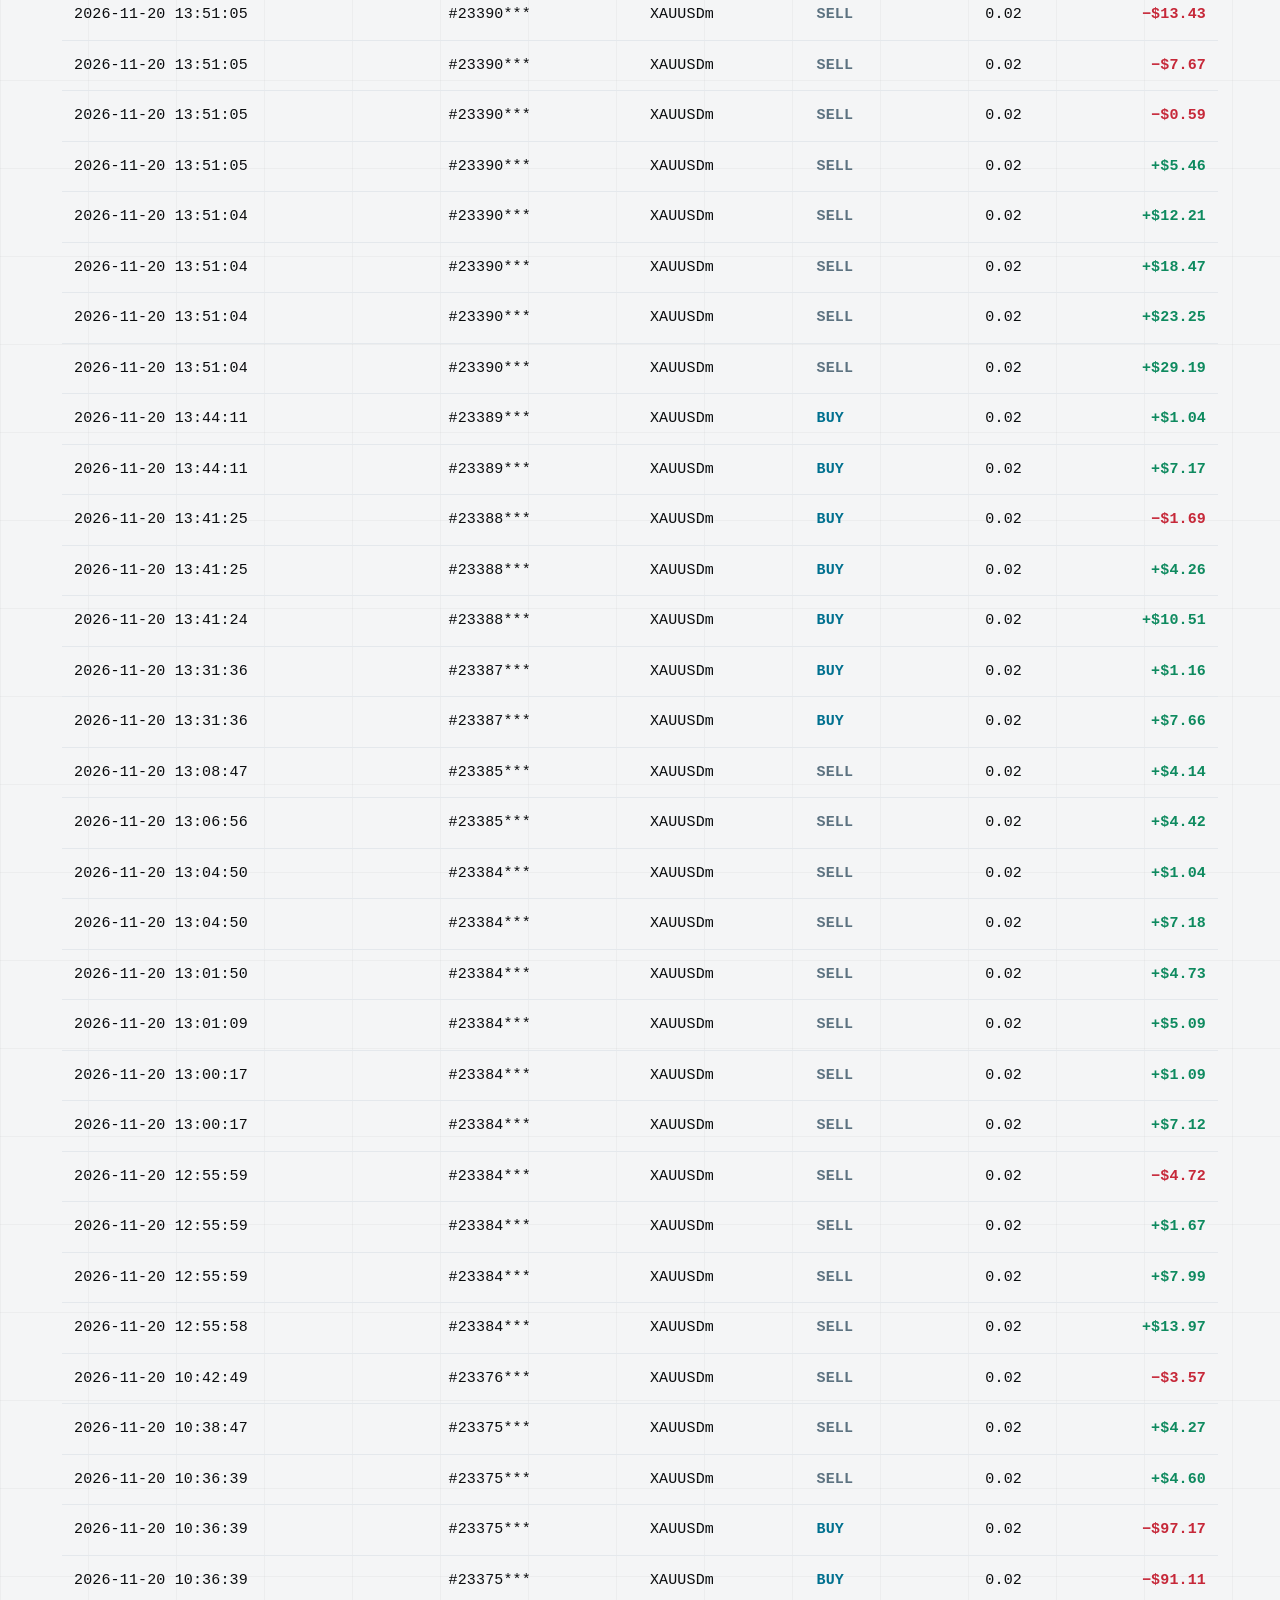
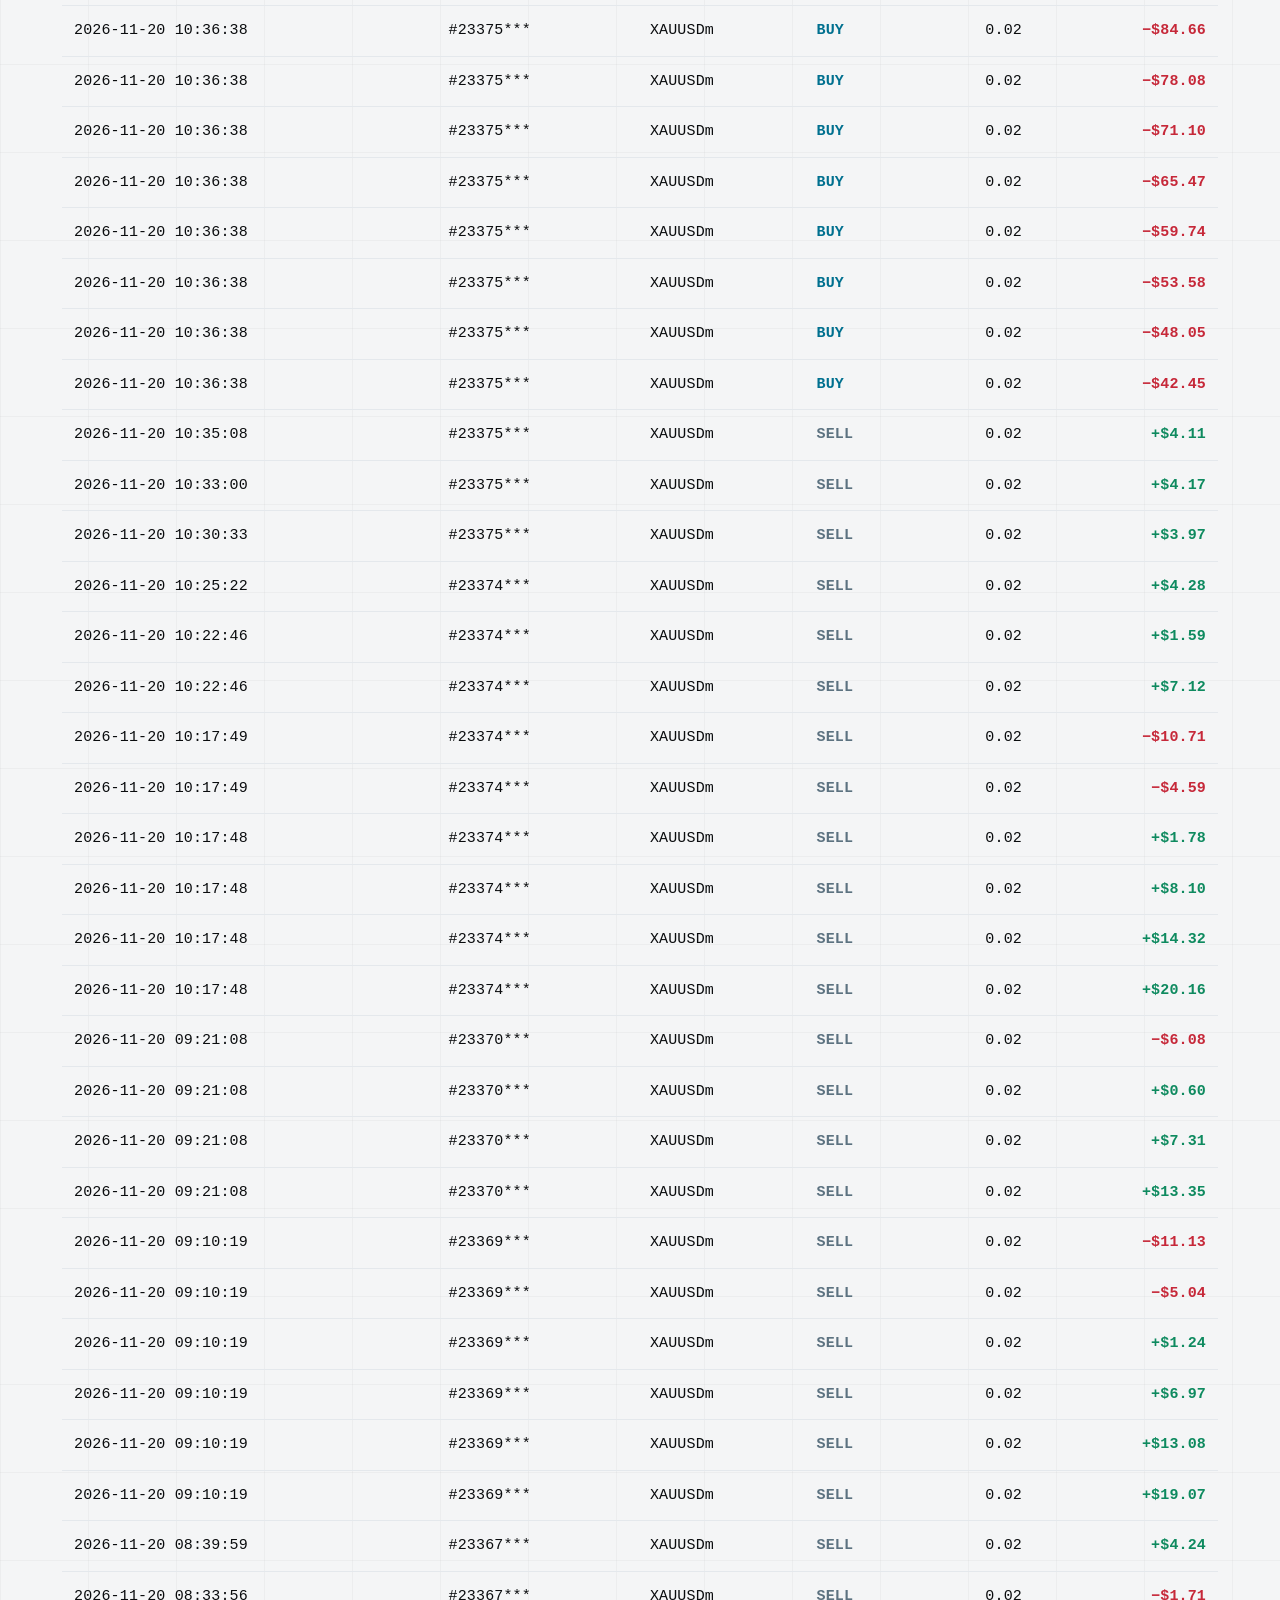
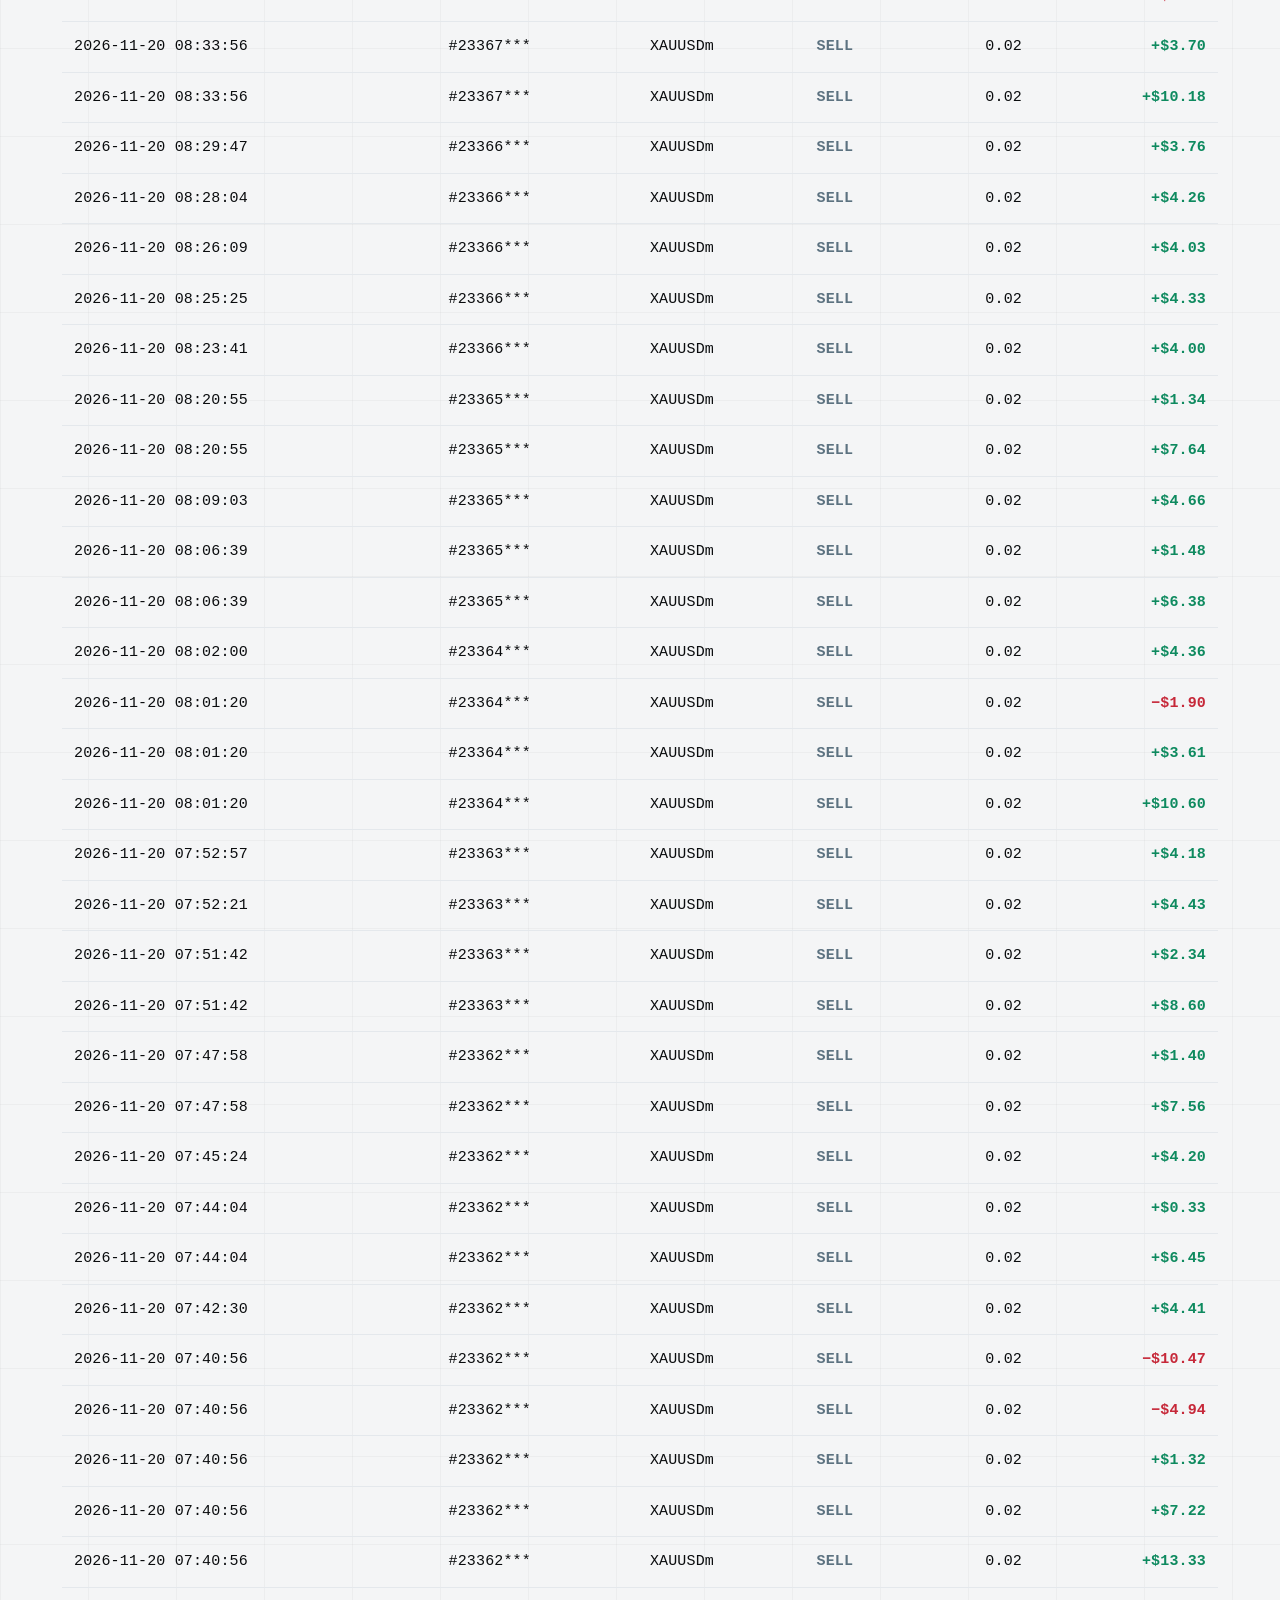
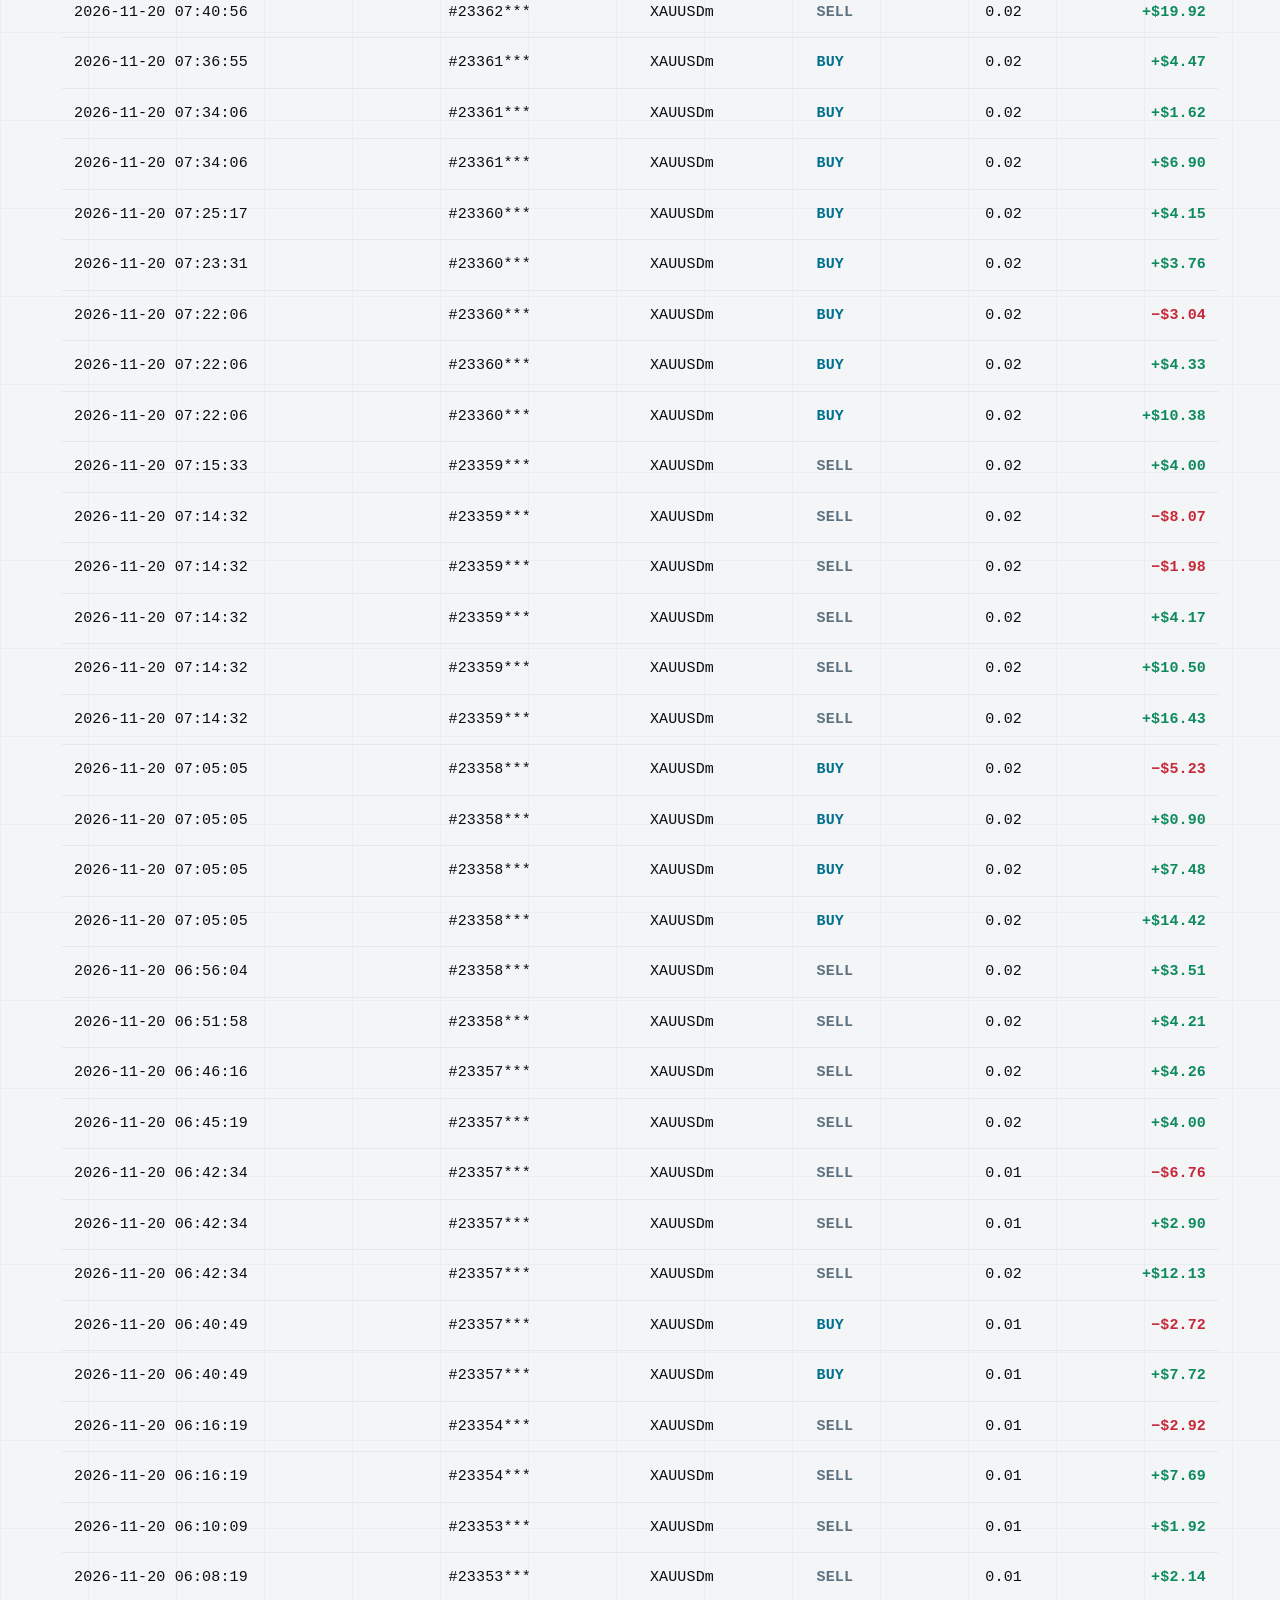
==== commit b6e4a25e: "update snapshot 2026-11-23 01:02:23" ====
--- a/report.html
+++ b/report.html
@@ -19,6 +19,7 @@
 <link rel="stylesheet" href="assets/css/base.css">
 <link rel="stylesheet" href="assets/css/components.css">
 <link rel="stylesheet" href="assets/css/report.css">
+<link rel="stylesheet" href="assets/css/theme-control.css">
 <!-- 静态托管标记：publish.py 会把下一行替换为 window.__XAU_STATIC__ = true; -->
 <script>window.__XAU_STATIC__ = true;  // publish.py: 静态托管强制静态模式</script>
 </head>
@@ -49,20 +50,10 @@
     </div>
 
     <div class="rb-actions">
-      <!-- 主题切换：跟随系统 / 浅色 / 深色 -->
-      <div class="theme-toggle" id="themeToggle" data-mode="auto" role="button" tabindex="0"
-           title="主题：跟随系统（点击切换）" aria-label="主题切换">
-        <span class="tt-knob"></span>
-        <span class="tt-ico tt-auto" title="跟随系统">
-          <svg viewBox="0 0 24 24"><rect x="3" y="4" width="18" height="12" rx="2"/><path d="M8 20h8M12 16v4"/></svg>
-        </span>
-        <span class="tt-ico tt-sun" title="浅色">
-          <svg viewBox="0 0 24 24"><circle cx="12" cy="12" r="4"/><path d="M12 2v2M12 20v2M4.9 4.9l1.4 1.4M17.7 17.7l1.4 1.4M2 12h2M20 12h2M4.9 19.1l1.4-1.4M17.7 6.3l1.4-1.4"/></svg>
-        </span>
-        <span class="tt-ico tt-moon" title="深色">
-          <svg viewBox="0 0 24 24"><path d="M21 12.8A9 9 0 1 1 11.2 3a7 7 0 0 0 9.8 9.8z"/></svg>
-        </span>
-      </div>
+      <!-- 主题切换：与看板完全相同的控件与逻辑（auto / light / dark） -->
+      <button class="theme" id="themeToggle" data-mode="auto" title="主题：跟随系统（点击切换）" aria-label="主题切换">
+        <i class="theme-lamp"></i><span class="theme-word"></span>
+      </button>
 
       <div class="datepick" id="datePick">
         <button type="button" class="dp-trigger" id="dateBtn" title="选择有数据的交易日"
@@ -104,6 +95,7 @@
 </div>
 
 <script src="assets/js/report-core.js"></script>
+<script src="assets/js/theme.js"></script>
 <script src="assets/js/report-app.js"></script>
 </body>
 </html>
--- a/assets/css/tokens.css
+++ b/assets/css/tokens.css
@@ -68,6 +68,10 @@
   --logo-1:#FFE9A8;
   --logo-2:#E3A72F;
   --logo-3:#7A4A08;
+  /* 黄金强调文字（邀请链接/邀请码）：沿用 --logo 金色，保证主题对比度 */
+  --gold-ink:var(--logo-1);
+  --gold-edge:rgba(227,167,47,.58);
+  --gold-fill:rgba(227,167,47,.10);
   /* 多空手数：冷青 / 琥珀，深色底高对比 */
   --long:#3DDCFF;
   --short:#F2B33D;
@@ -200,6 +204,10 @@
   --logo-1:#E8B33A;
   --logo-2:#B87808;
   --logo-3:#6B3F04;
+  /* 浅色主题：用更深的一段金色，保证白底上的可读性 */
+  --gold-ink:var(--logo-3);
+  --gold-edge:rgba(184,120,8,.55);
+  --gold-fill:rgba(184,120,8,.08);
   --long:#006C8A;
   --short:#9A5B00;
   --brand-slash:#00708F;
--- a/assets/css/components.css
+++ b/assets/css/components.css
@@ -15,17 +15,17 @@
 }
 .glass::before{content:none}
 
-/* —— 按钮 —— */
+/* —— 按钮：与看板 desk.css 完全一致的平面按钮规格 —— */
 button,.btn{
   color:var(--text);font-family:var(--mono);font-size:13px;cursor:pointer;
   background:transparent;border:1px solid var(--line);border-radius:0;
-  padding:9px 14px;height:34px;letter-spacing:.08em;text-transform:uppercase;
+  padding:0 12px;height:34px;letter-spacing:.04em;
   box-shadow:none;
   transition:color .15s linear,border-color .15s linear,background .15s linear;
   -webkit-tap-highlight-color:transparent;
 }
-button:hover,.btn:hover{border-color:var(--accent);color:var(--accent);background:transparent}
-button:active,.btn:active{border-color:var(--accent);background:var(--accent);color:var(--accent-ink)}
+button:hover,.btn:hover{border-color:var(--accent-border);color:var(--accent);background:transparent}
+button:active,.btn:active{border-color:var(--accent-border);background:var(--hover-bg);color:var(--text)}
 button:disabled{opacity:.35;cursor:not-allowed}
 button:focus-visible,.btn:focus-visible{outline:1px solid var(--accent);outline-offset:2px}
 
@@ -63,30 +63,6 @@
   box-shadow:none;animation:none;flex:none;
 }
 .dot.demo{background:var(--accent)}
-
-/* —— 主题切换：三段方角，当前项整块强调色 —— */
-.theme-toggle{
-  position:relative;display:inline-flex;align-items:center;gap:0;
-  height:34px;padding:0;border:1px solid var(--line);border-radius:0;
-  background:transparent;box-shadow:none;cursor:pointer;
-}
-.theme-toggle .tt-ico{
-  position:relative;z-index:1;width:34px;height:32px;display:grid;place-items:center;
-  color:var(--muted);transition:color .15s linear,background .15s linear;
-}
-.theme-toggle .tt-ico+.tt-ico{border-left:1px solid var(--line)}
-.theme-toggle .tt-ico svg{
-  width:15px;height:15px;fill:none;stroke:currentColor;stroke-width:1.6;
-  stroke-linecap:square;stroke-linejoin:miter;
-}
-.theme-toggle .tt-knob{display:none}
-.theme-toggle[data-mode="auto"] .tt-auto,
-.theme-toggle[data-mode="light"] .tt-sun,
-.theme-toggle[data-mode="dark"] .tt-moon{
-  color:var(--accent-ink);background:var(--accent);
-}
-.theme-toggle:hover{border-color:var(--glass-border-hi)}
-.theme-toggle:active{background:transparent}
 
 /* —— Exness 邀请 —— */
 .invite{
--- a/assets/css/report.css
+++ b/assets/css/report.css
@@ -21,9 +21,9 @@
 .report-bar{
   position:relative;z-index:20;
   display:grid;grid-template-columns:auto minmax(0,1fr) auto;align-items:center;
-  gap:16px 20px;padding:22px 0 16px;border-bottom:1px solid var(--line);margin-bottom:20px;
-}
-.rb-brand{display:flex;align-items:center;gap:12px;min-width:0}
+  gap:16px 20px;padding:22px 0 18px;border-bottom:1px solid var(--line);margin-bottom:20px;
+}
+.rb-brand{display:flex;align-items:center;gap:14px;min-width:0}
 .rb-logo{width:56px;height:56px;flex:none;display:grid;place-items:center}
 .rb-logo svg{width:52px;height:52px;display:block}
 .rb-title{min-width:0}
@@ -33,7 +33,7 @@
 }
 .rb-title small{
   display:block;margin-top:7px;font-family:var(--mono);font-size:12px;
-  color:var(--muted-2);letter-spacing:.06em;white-space:nowrap;
+  color:var(--muted-2);letter-spacing:.12em;white-space:nowrap;
 }
 .rb-meta{
   display:flex;align-items:center;justify-content:center;
@@ -95,11 +95,11 @@
 .report-tag{margin-left:auto;font-family:var(--mono);font-size:13px;
   color:var(--muted-2);letter-spacing:.08em;white-space:nowrap}
 
-/* —— 日报正文：平面文档 —— */
+/* —— 日报正文：与看板一致的平面文档（无卡片底、无侧边内缩） —— */
 article{
   max-width:100%;margin:0;
-  background:var(--panel);border:1px solid var(--line);border-radius:0;
-  padding:34px 40px 40px;min-height:420px;box-shadow:none;
+  background:transparent;border:0;border-radius:0;
+  padding:28px 0 34px;min-height:420px;box-shadow:none;
 }
 article h1{
   font-size:clamp(23px,2.4vw,32px);font-weight:800;line-height:1.2;letter-spacing:-.01em;
@@ -139,15 +139,15 @@
 article th{
   text-align:left;color:var(--muted);font-weight:500;background:transparent;
   font-family:var(--mono);font-size:14px;letter-spacing:.06em;text-transform:uppercase;
-  padding:11px 12px;border-bottom:1px solid var(--line);white-space:nowrap;
+  padding:13px 12px;border-bottom:1px solid var(--line);white-space:nowrap;
   vertical-align:middle;
 }
 article td{
-  padding:12px 12px;border-bottom:1px solid var(--td-border);font-family:var(--mono);
+  padding:15px 12px;border-bottom:1px solid var(--td-border);font-family:var(--mono);
   font-variant-numeric:tabular-nums;color:var(--para);white-space:nowrap;vertical-align:middle;
   text-align:left;
 }
-article tbody tr:nth-child(even) td{background:var(--zebra)}
+/* 平铺表格：与看板一致，不用斑马纹，只保留行分隔线 */
 article tr:hover td{background:var(--row-hover)}
 article tr:last-child td{border-bottom:none}
 article .ta-r{text-align:right}
@@ -167,7 +167,7 @@
 
 @media(max-width:900px){
   .report-shell{padding:0 22px 38px}
-  article{padding:26px 24px 30px}
+  article{padding:24px 0 28px}
 }
 
 @media(max-width:700px){
@@ -186,7 +186,7 @@
   .report-head{gap:8px}
   .report-head h2{font-size:13px;letter-spacing:.06em}
   .report-tag{font-size:13px;letter-spacing:.04em}
-  article{padding:18px 15px 26px;min-height:320px}
+  article{padding:18px 0 26px;min-height:320px}
   article h1{font-size:22px;padding-bottom:12px}
   article h2{font-size:15px;margin-top:24px;padding-top:12px}
   article h2::before{top:13px}
--- a/assets/css/theme-control.css
+++ b/assets/css/theme-control.css
@@ -0,0 +1,15 @@
+/* ============================================================
+ * theme-control.css — 主题切换控件（看板 / 日报共用同一套样式）
+ * 依赖 tokens.css 的 --accent / --text 令牌。
+ * ============================================================ */
+
+.theme{display:inline-flex;align-items:center;gap:7px;padding:0 10px}
+.theme-lamp{
+  width:7px;height:7px;display:inline-block;flex:none;
+  border:1px solid var(--accent-border);background:transparent;
+}
+.theme-word::after{content:"AUTO"}
+.theme[data-mode="light"] .theme-word::after{content:"LIGHT"}
+.theme[data-mode="dark"] .theme-word::after{content:"DARK"}
+.theme[data-mode="light"] .theme-lamp{background:var(--accent);border-color:var(--accent)}
+.theme[data-mode="dark"] .theme-lamp{background:var(--text);border-color:var(--text)}
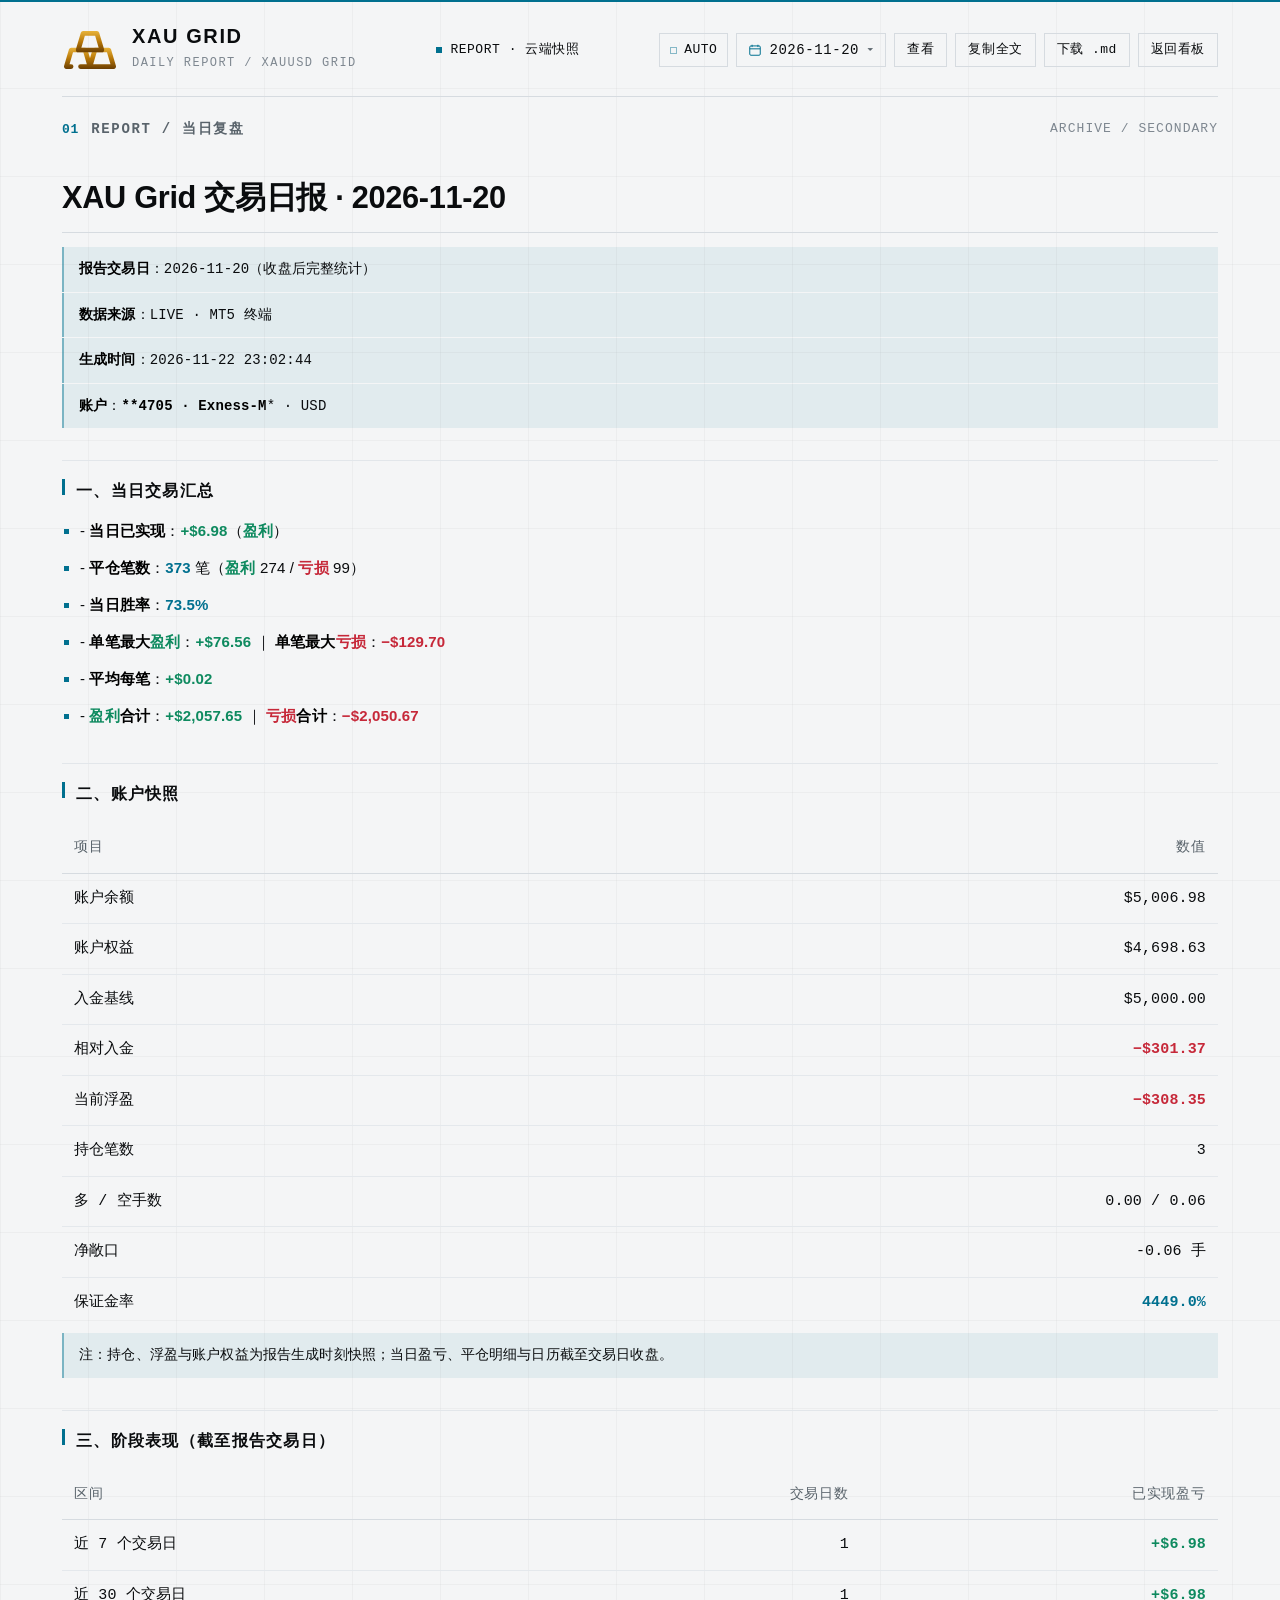
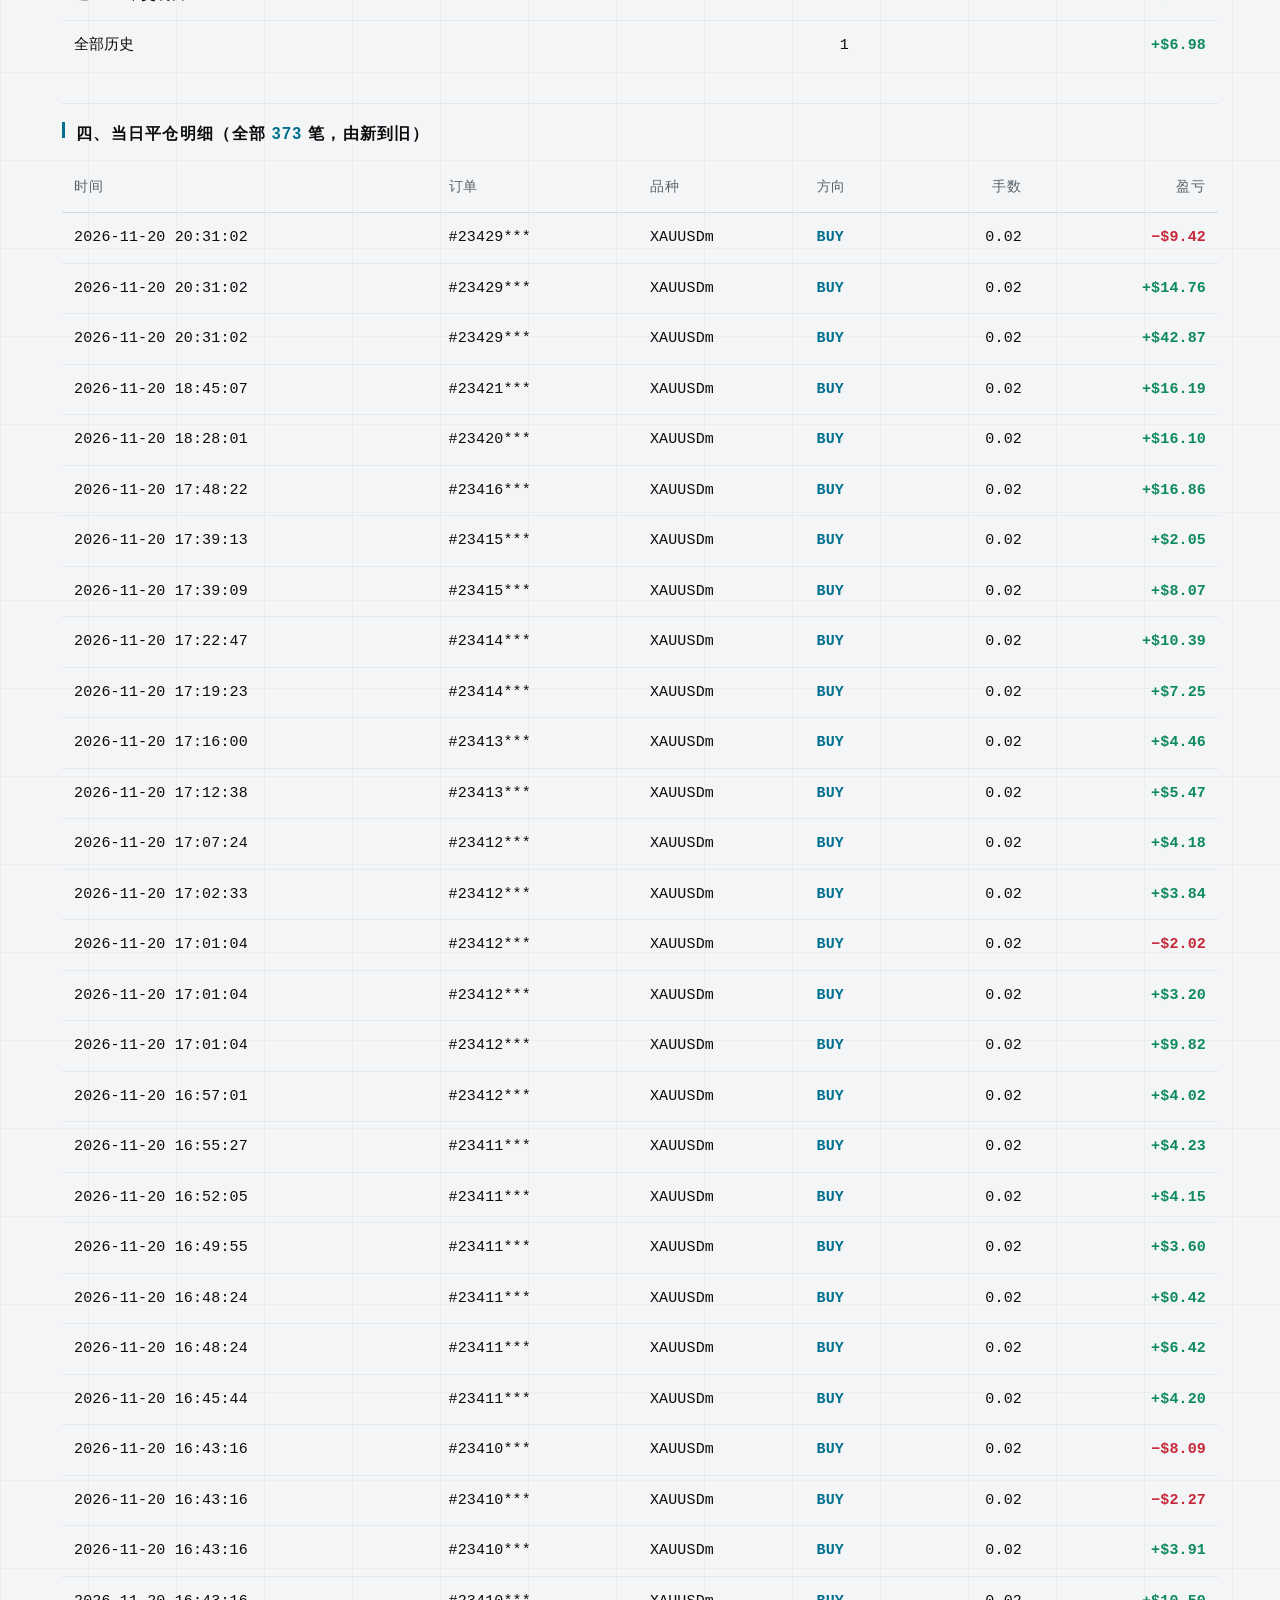
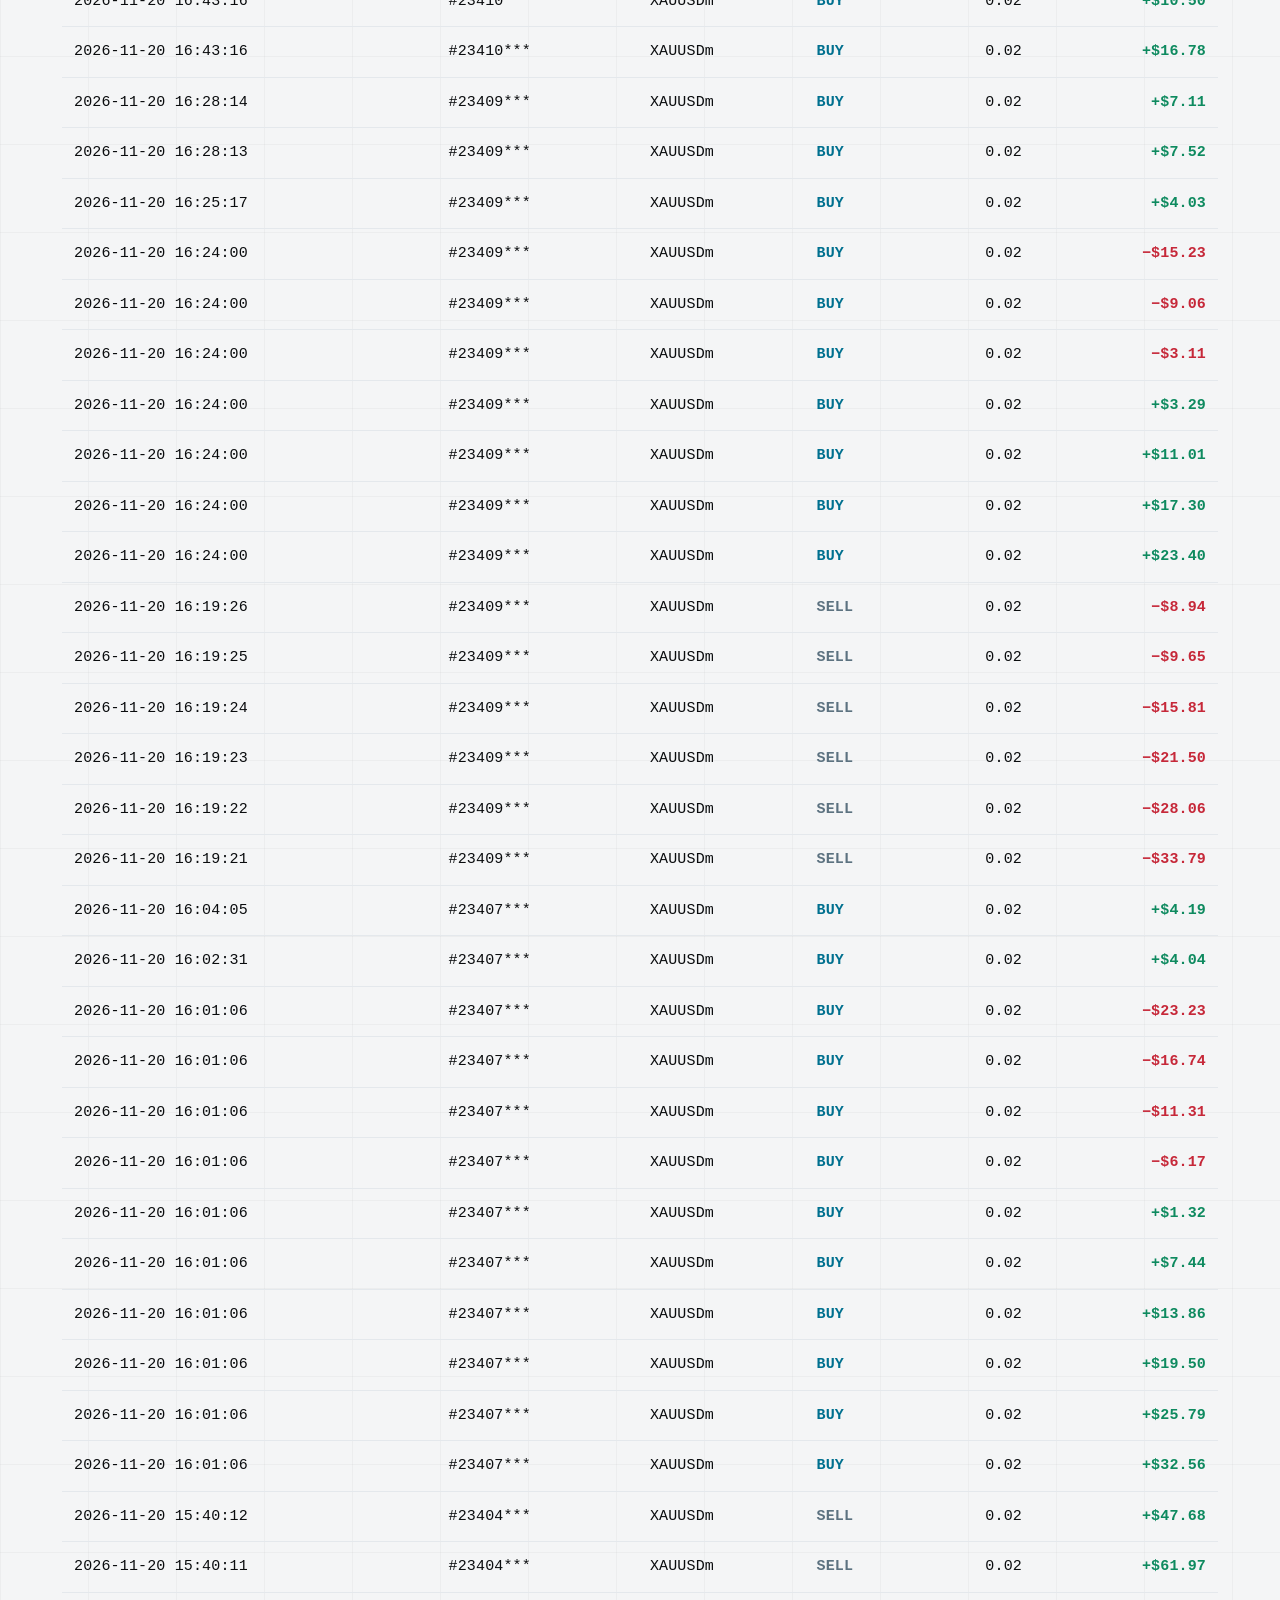
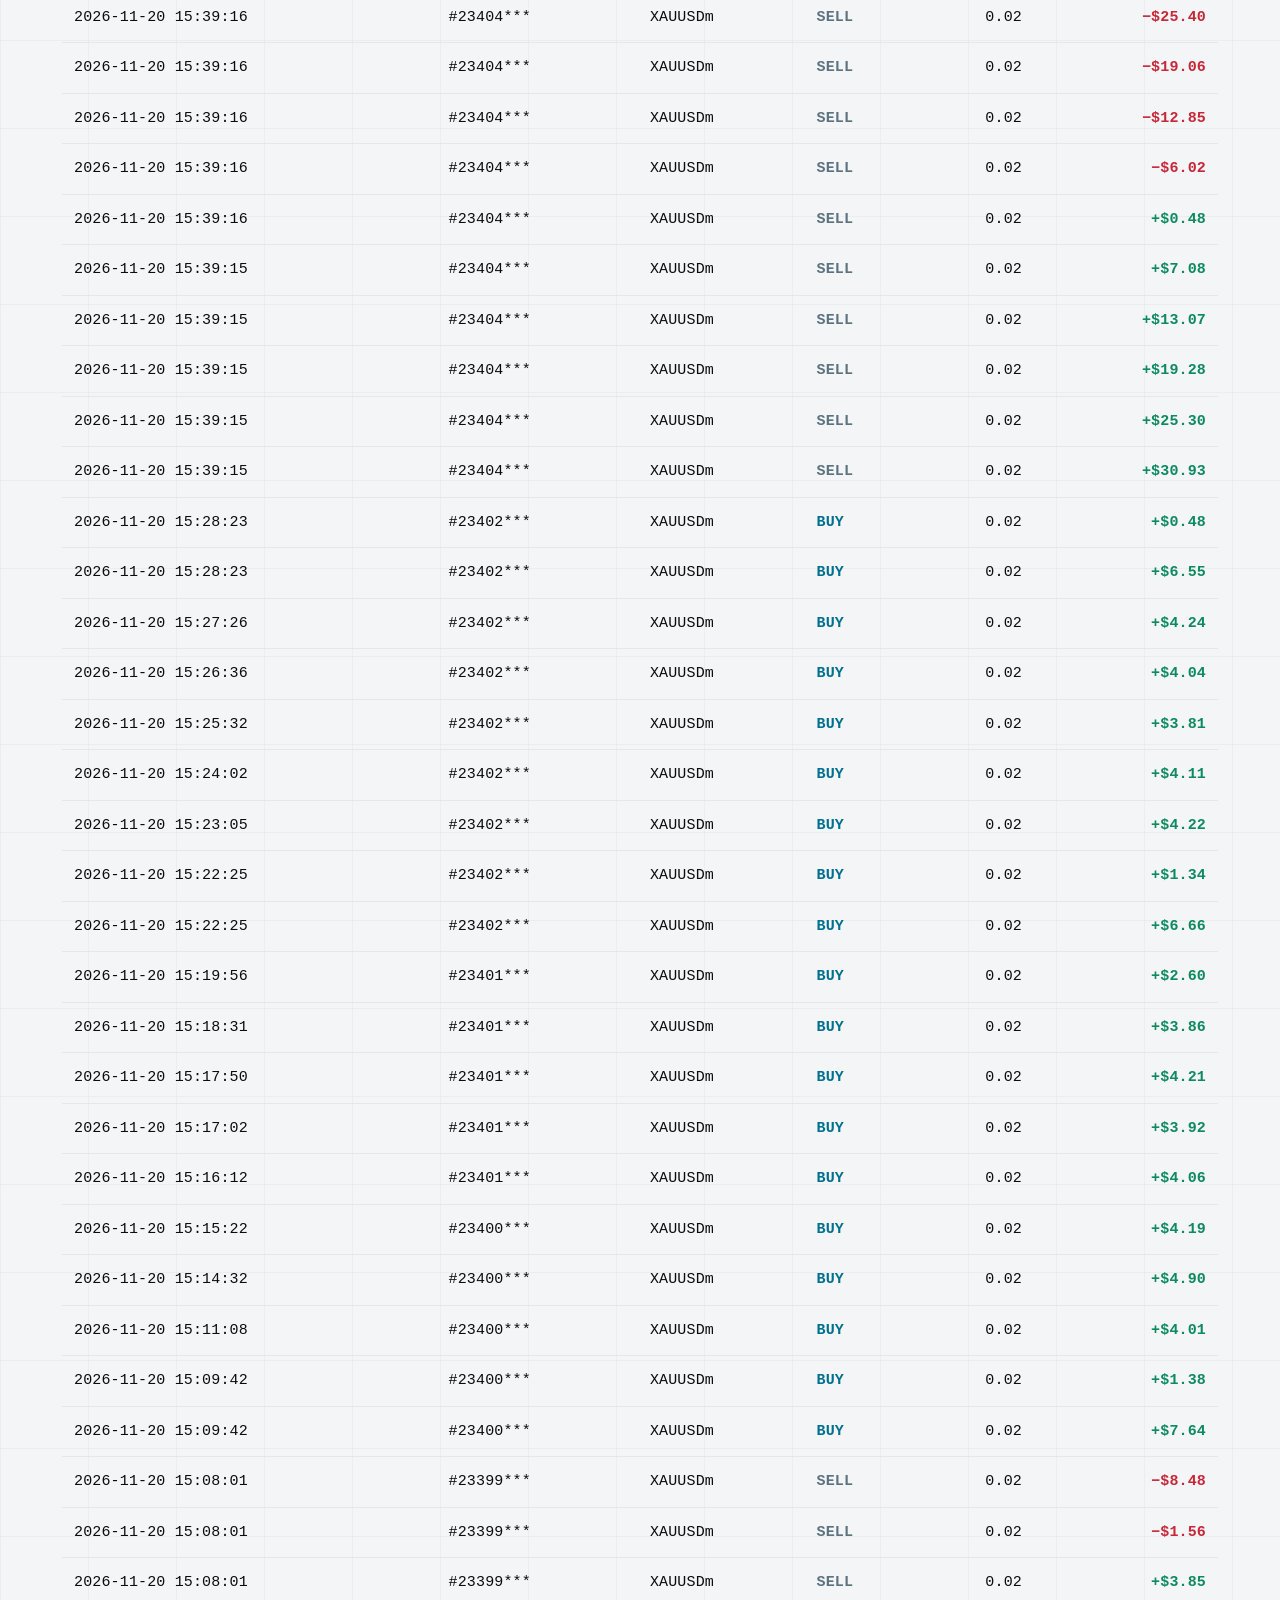
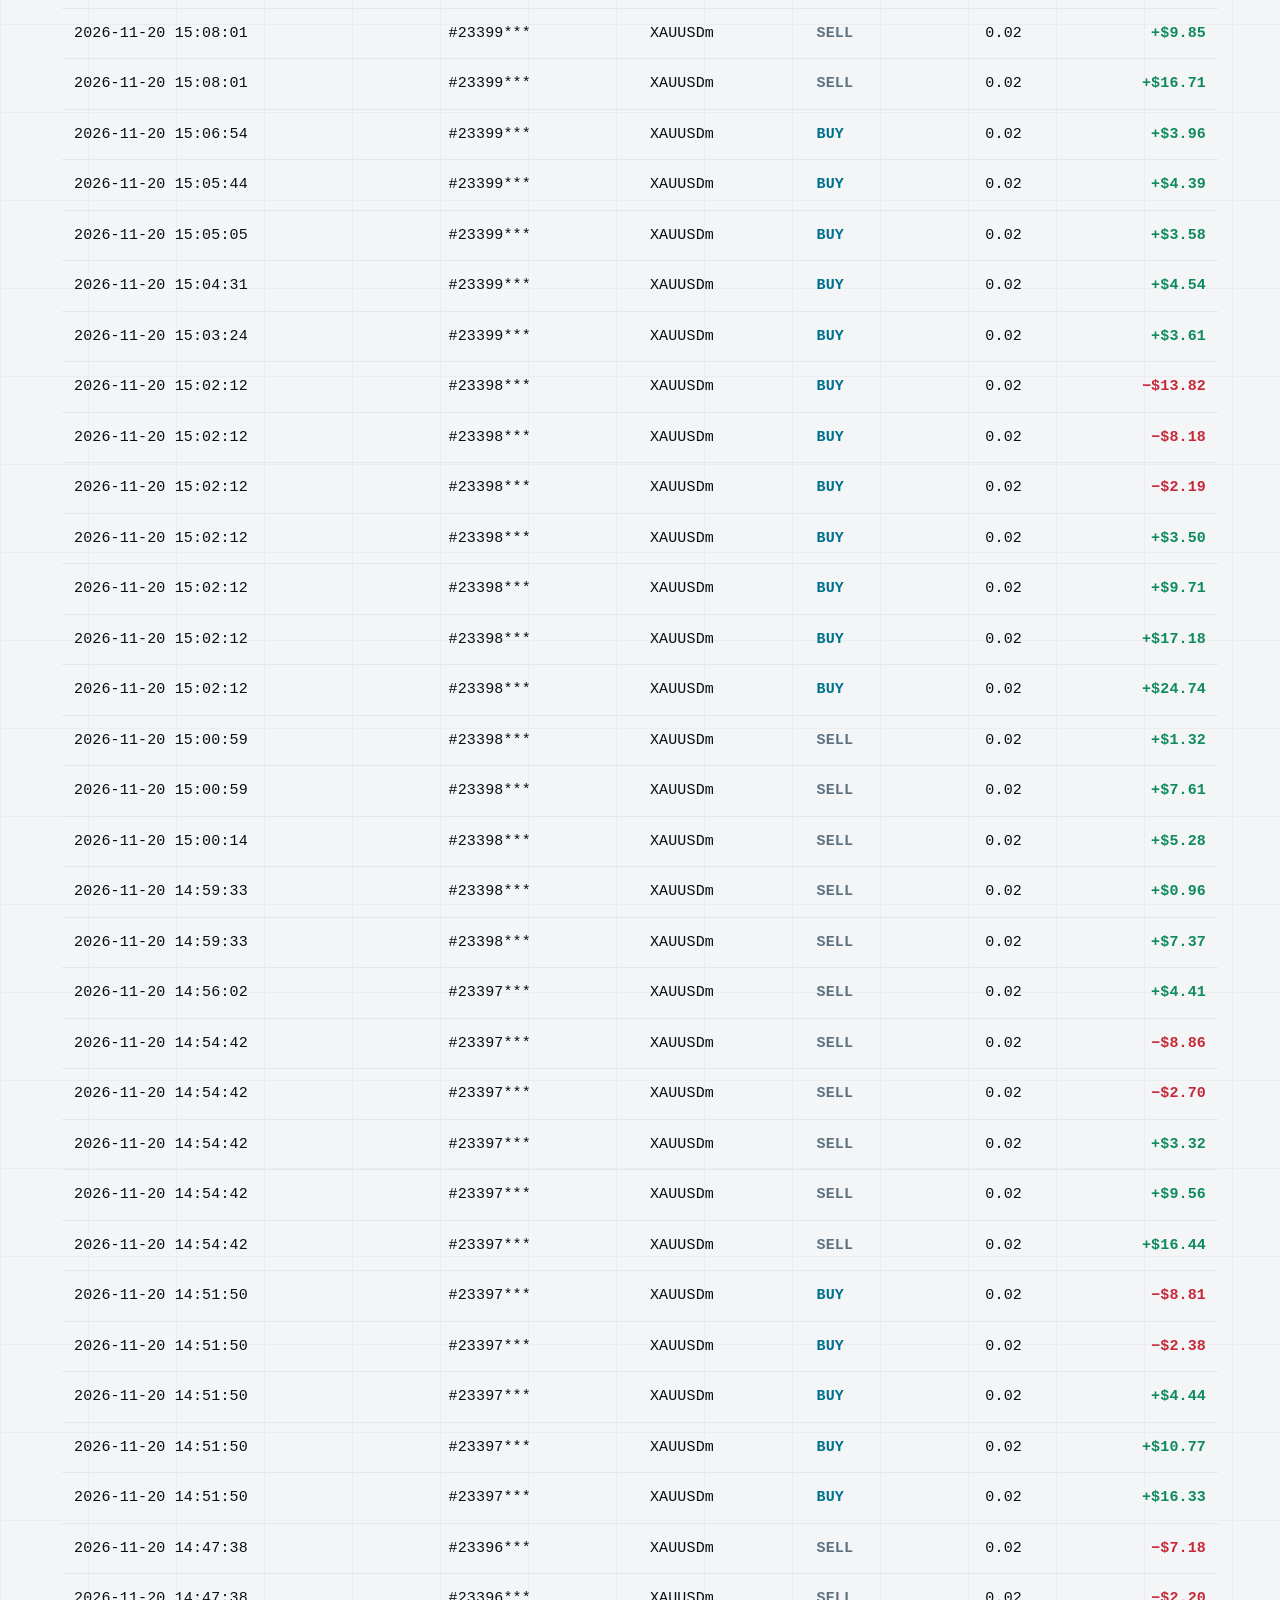
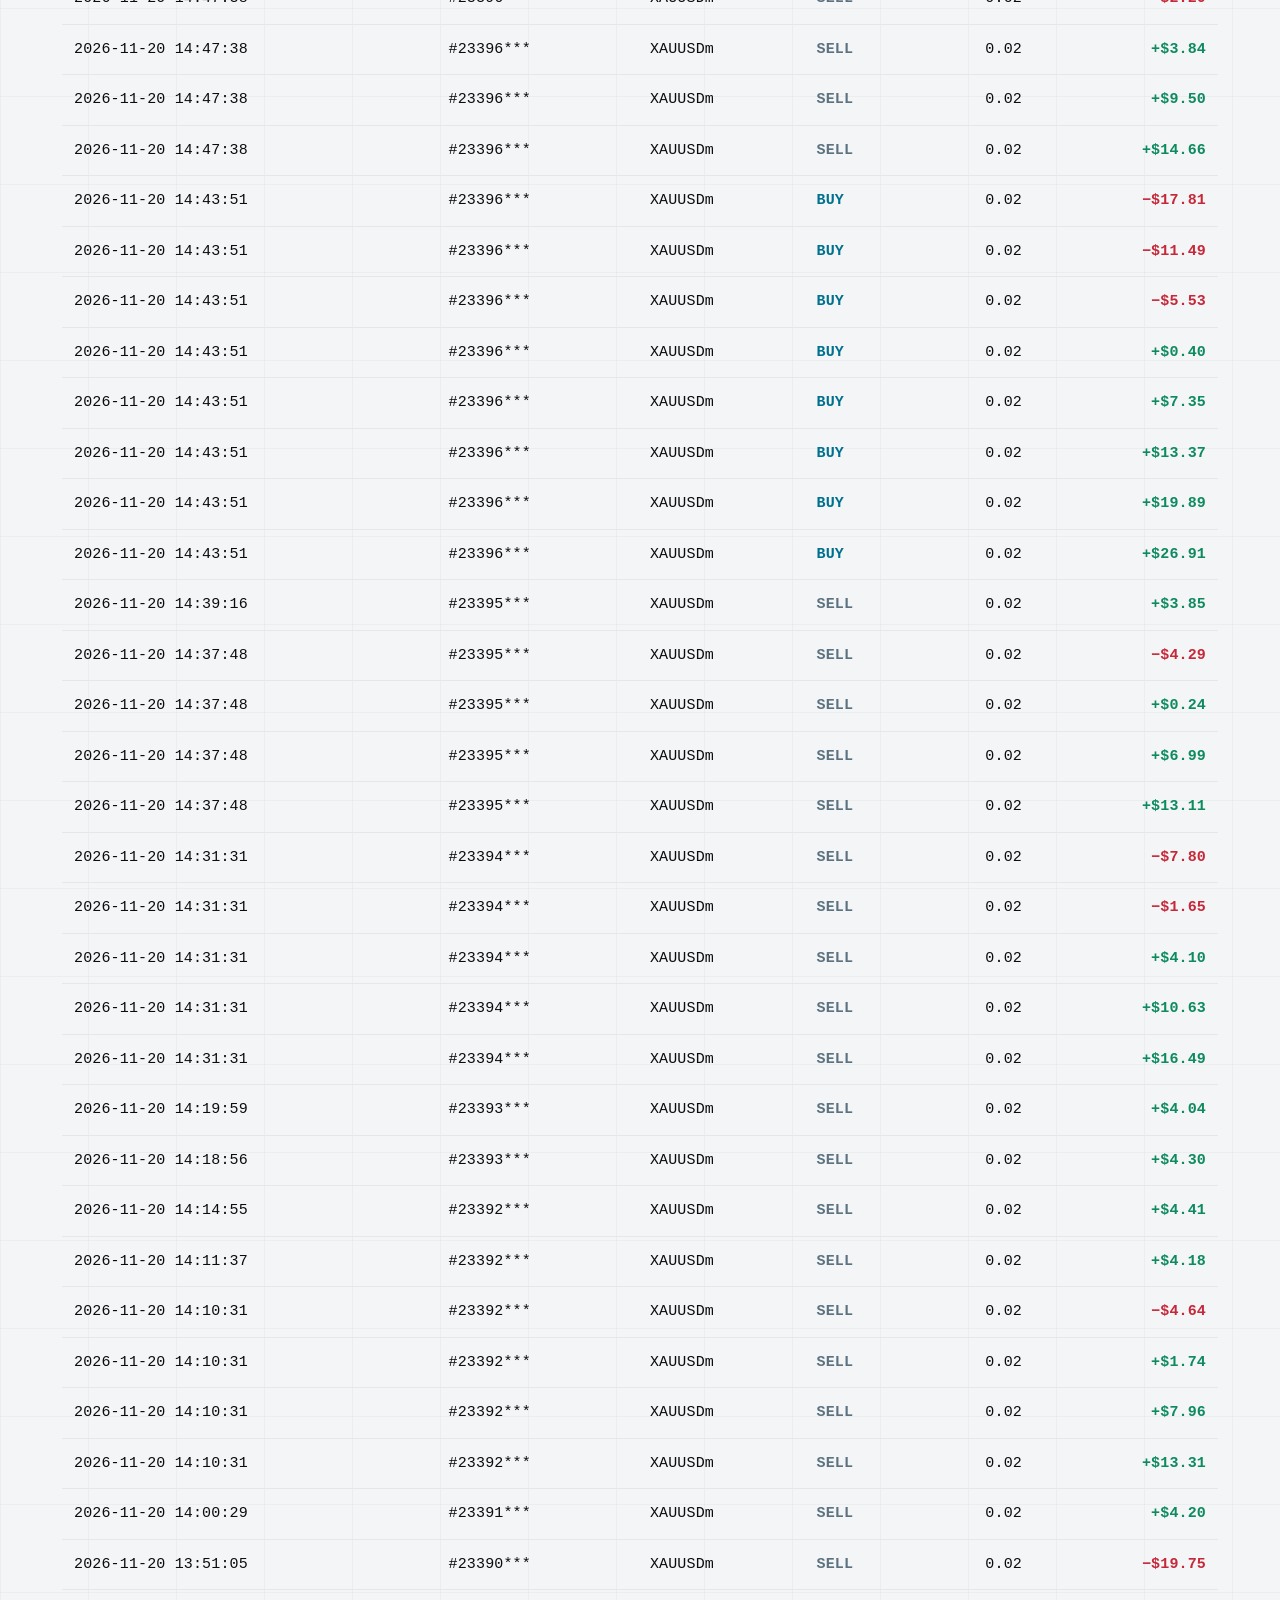
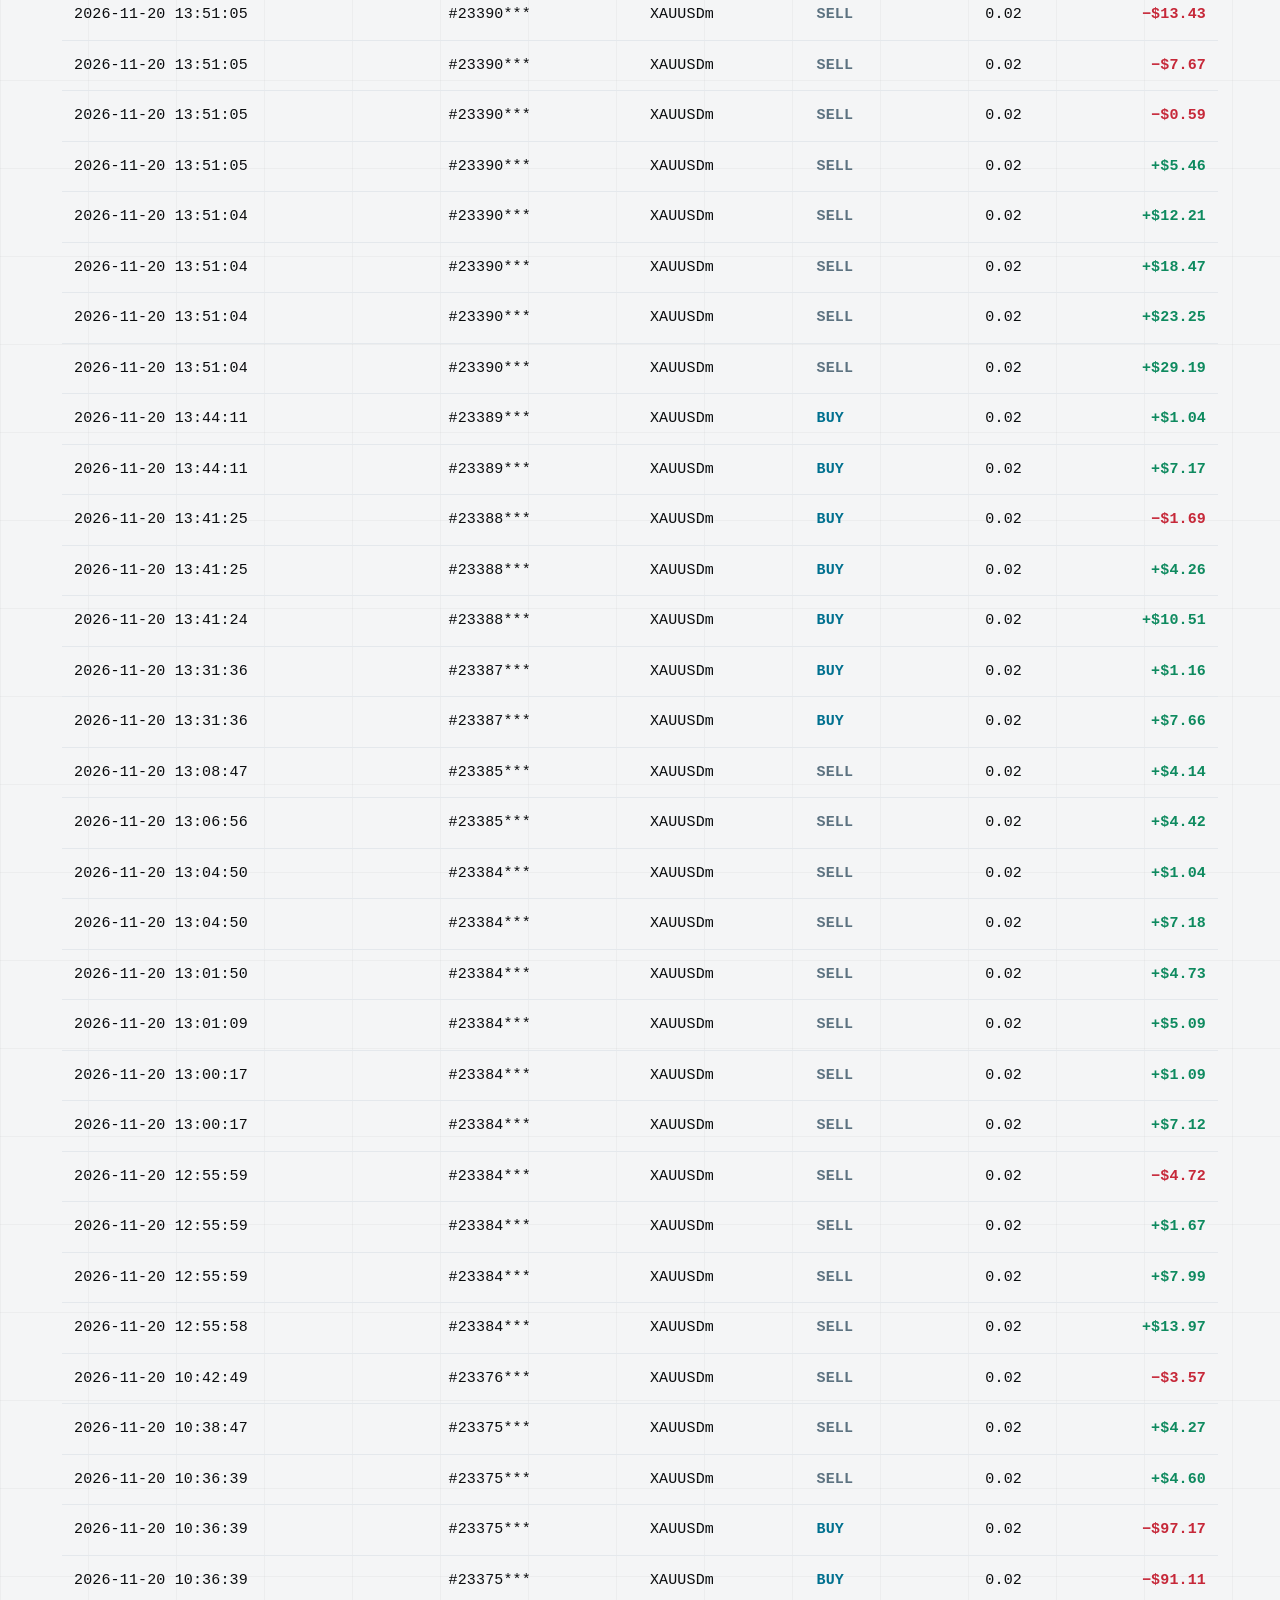
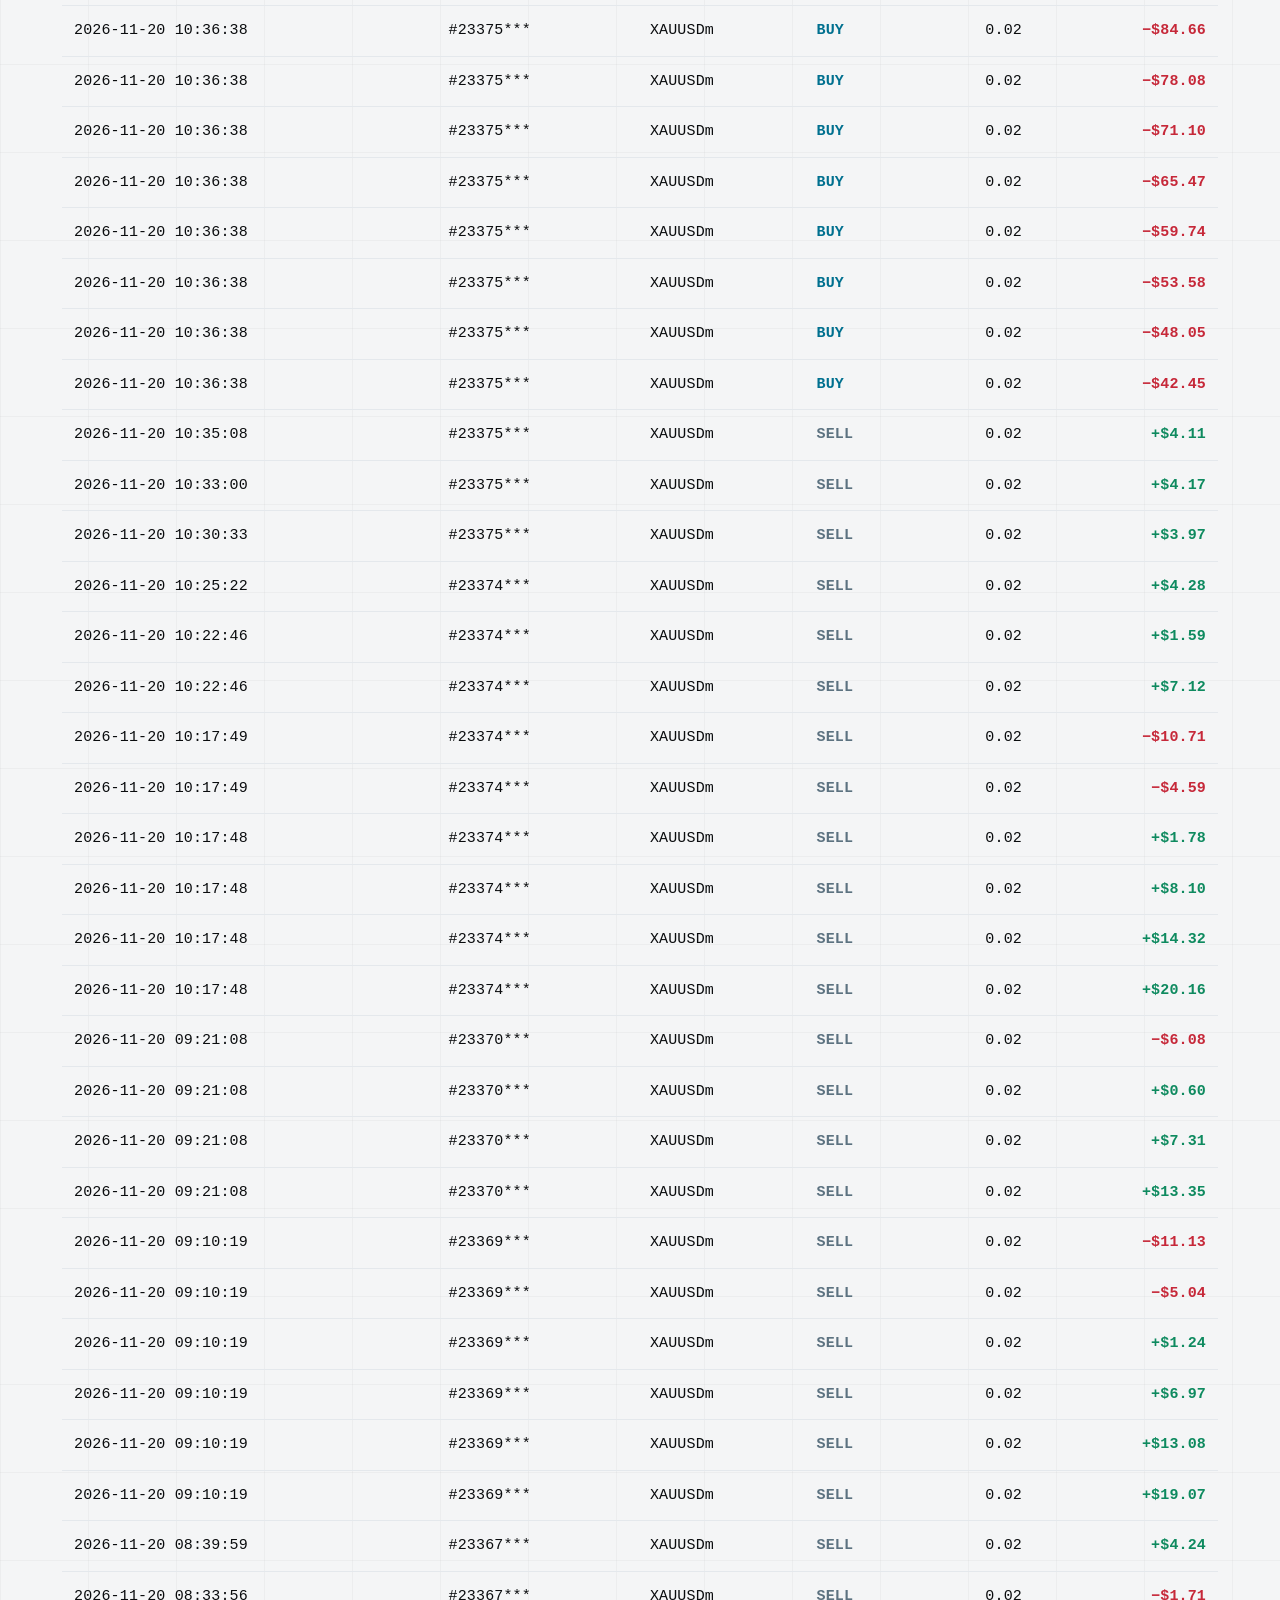
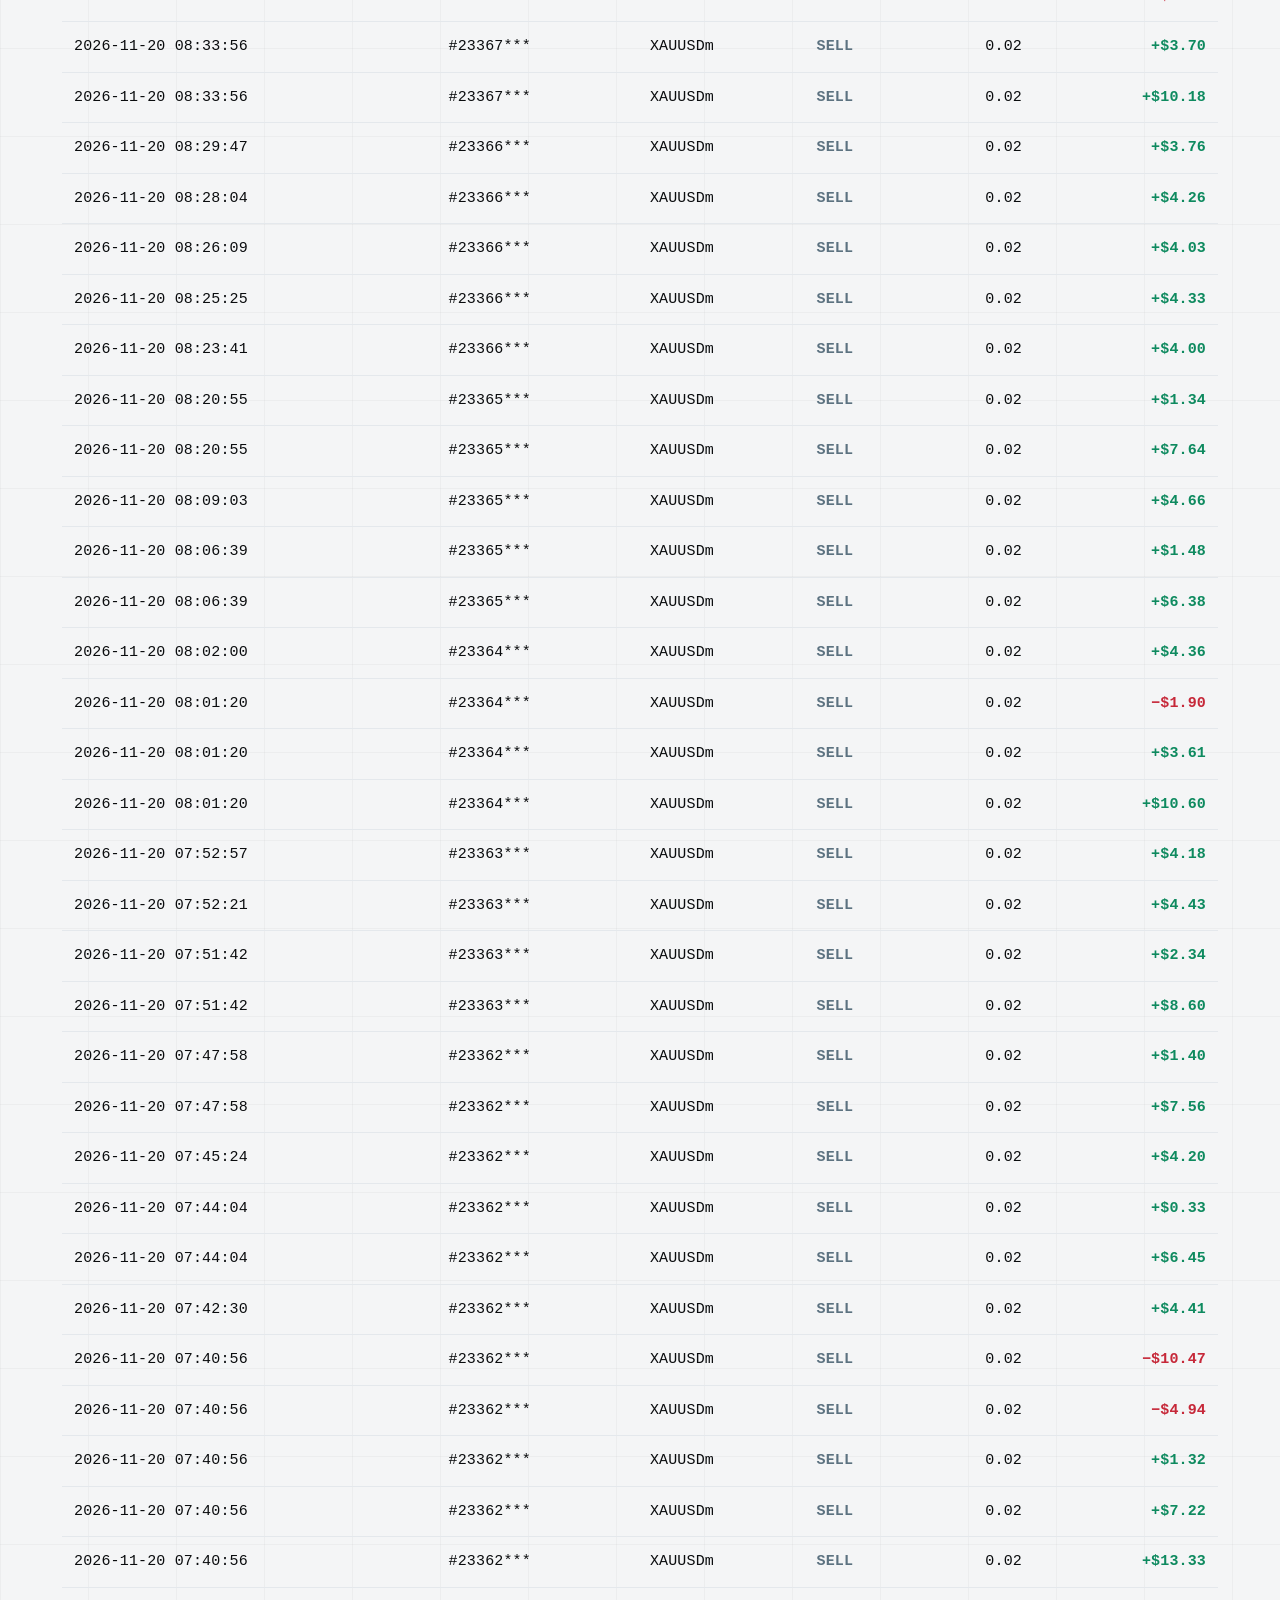
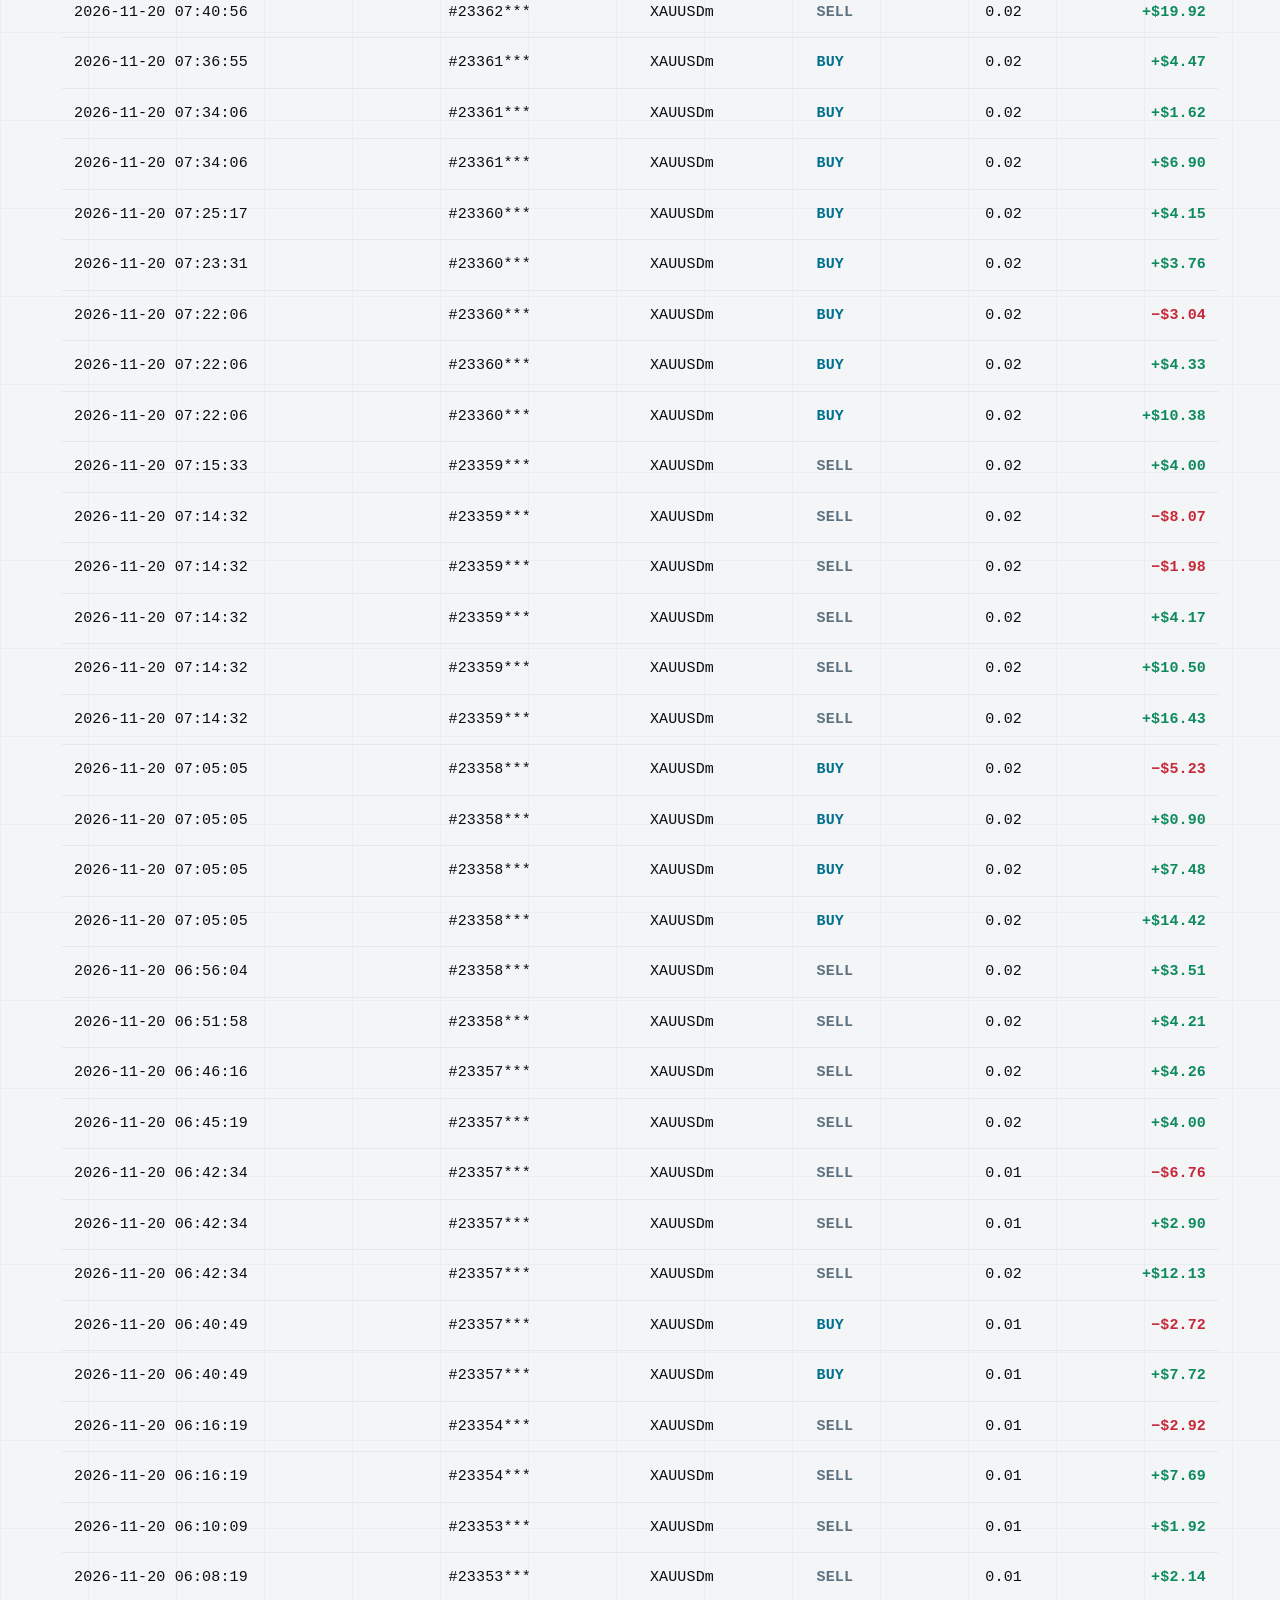
==== commit 0cf09647: "update snapshot 2026-11-23 07:02:45" ====
--- a/report.html
+++ b/report.html
@@ -15,11 +15,11 @@
   }catch(e){}
 })();
 </script>
-<link rel="stylesheet" href="assets/css/tokens.css">
-<link rel="stylesheet" href="assets/css/base.css">
-<link rel="stylesheet" href="assets/css/components.css">
-<link rel="stylesheet" href="assets/css/report.css">
-<link rel="stylesheet" href="assets/css/theme-control.css">
+<link rel="stylesheet" href="assets/css/tokens.css?v=d27153c9">
+<link rel="stylesheet" href="assets/css/base.css?v=dd1755c8">
+<link rel="stylesheet" href="assets/css/components.css?v=27717230">
+<link rel="stylesheet" href="assets/css/report.css?v=a7cd01a1">
+<link rel="stylesheet" href="assets/css/theme-control.css?v=ec0df777">
 <!-- 静态托管标记：publish.py 会把下一行替换为 window.__XAU_STATIC__ = true; -->
 <script>window.__XAU_STATIC__ = true;  // publish.py: 静态托管强制静态模式</script>
 </head>
@@ -94,8 +94,8 @@
   </main>
 </div>
 
-<script src="assets/js/report-core.js"></script>
-<script src="assets/js/theme.js"></script>
-<script src="assets/js/report-app.js"></script>
+<script src="assets/js/report-core.js?v=e465f524"></script>
+<script src="assets/js/theme.js?v=ab43a0a9"></script>
+<script src="assets/js/report-app.js?v=79adb44b"></script>
 </body>
 </html>
